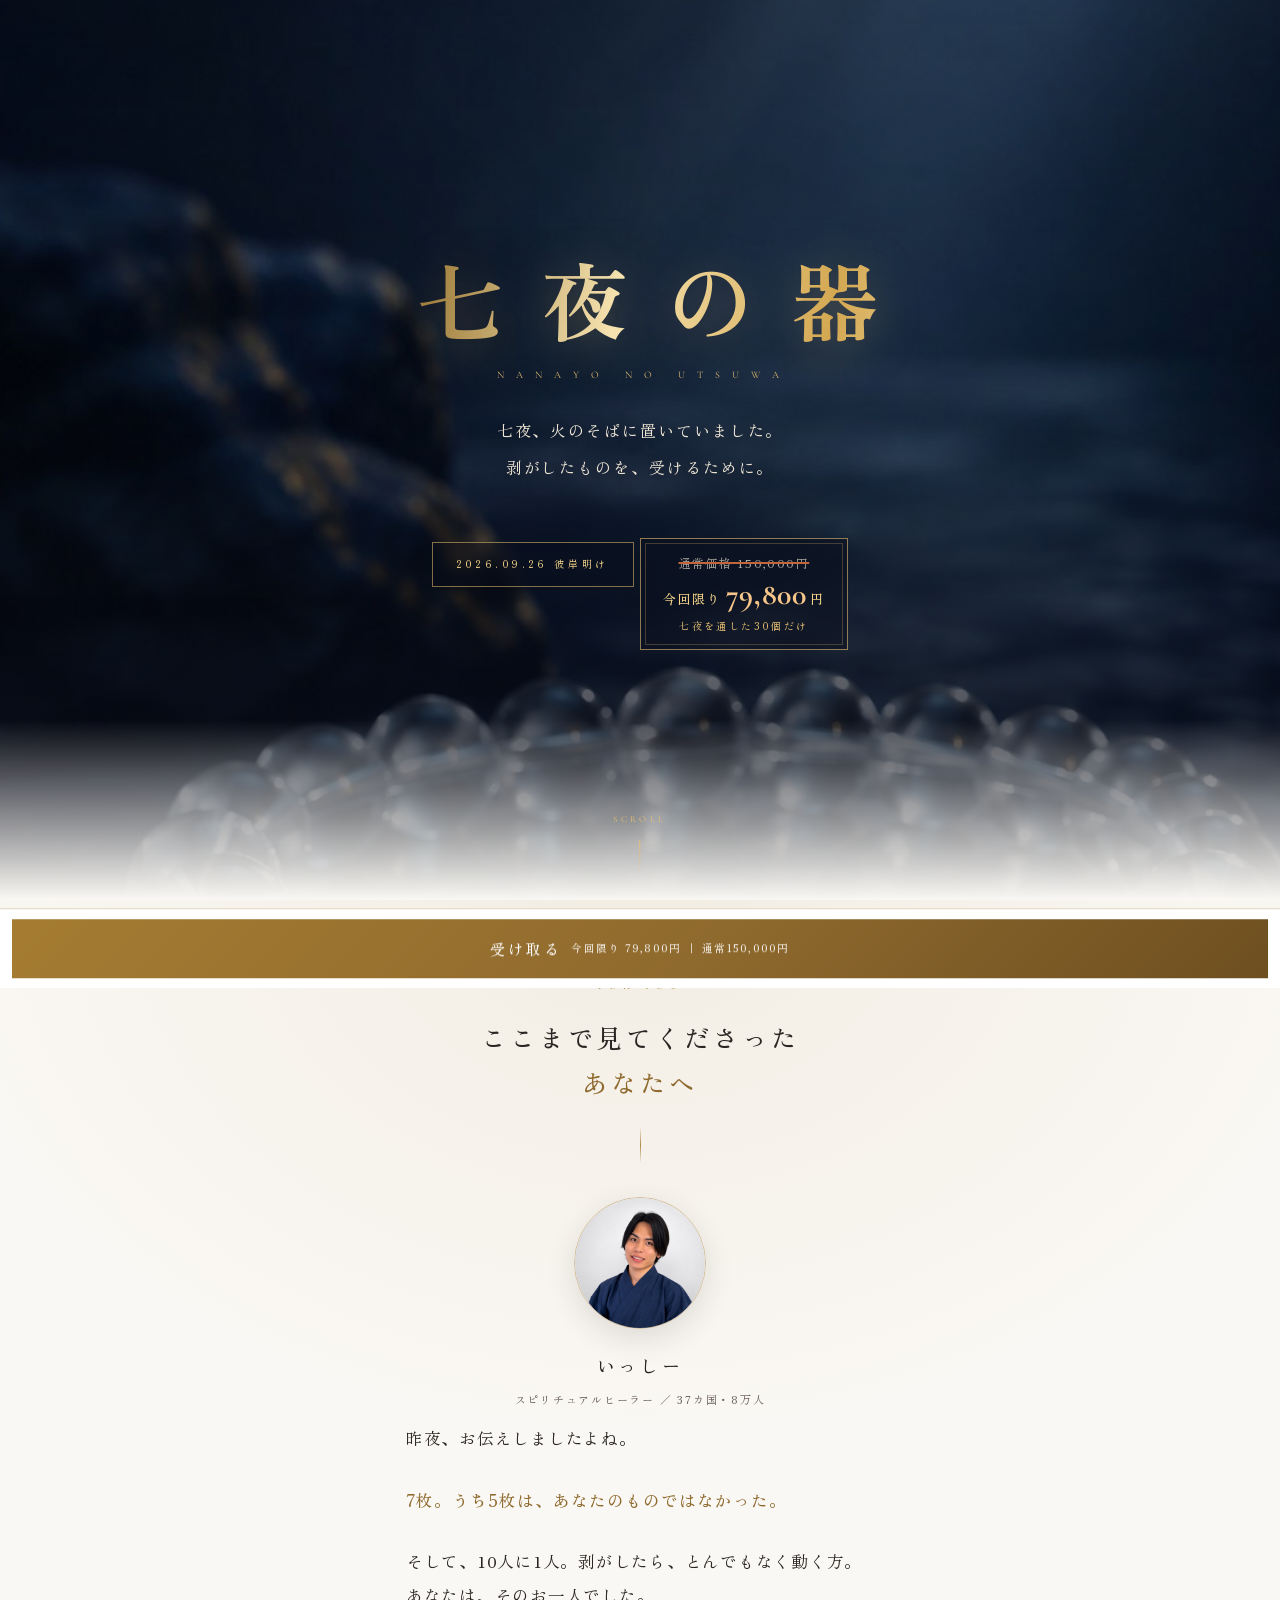
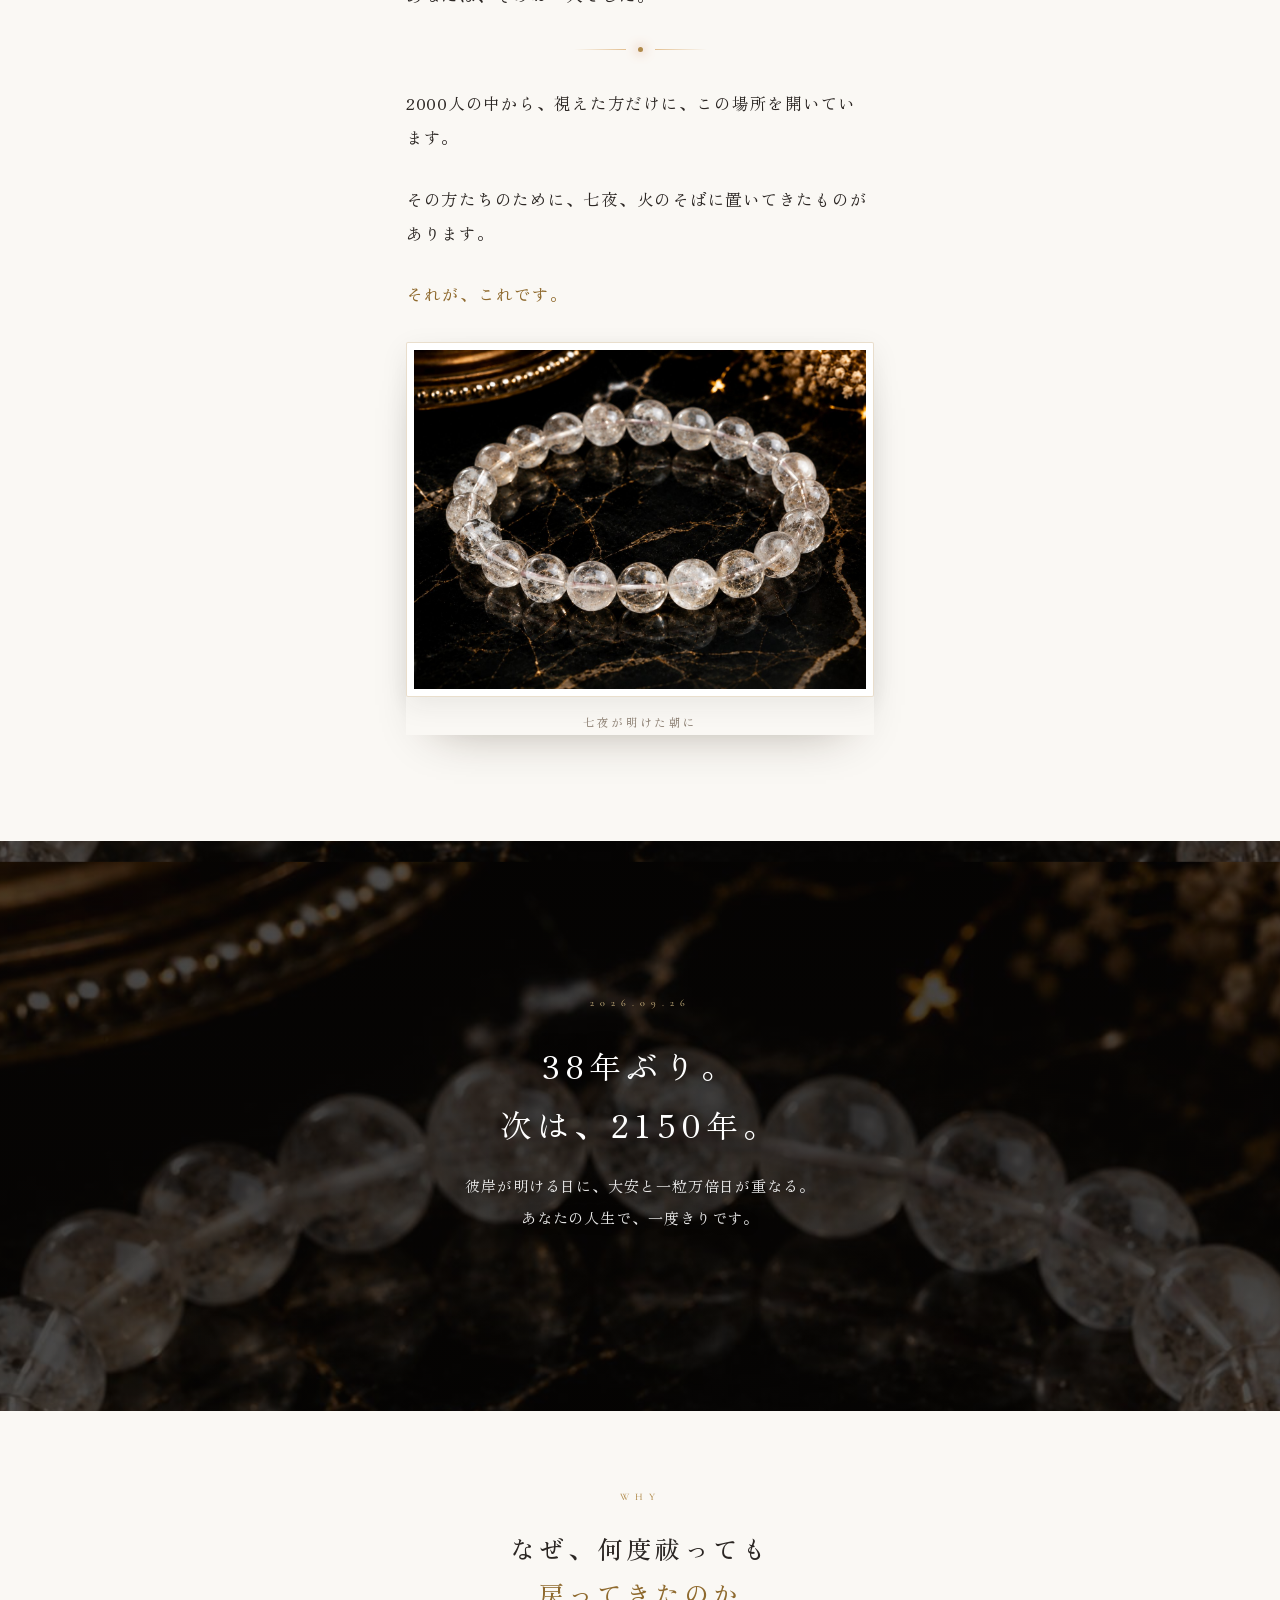
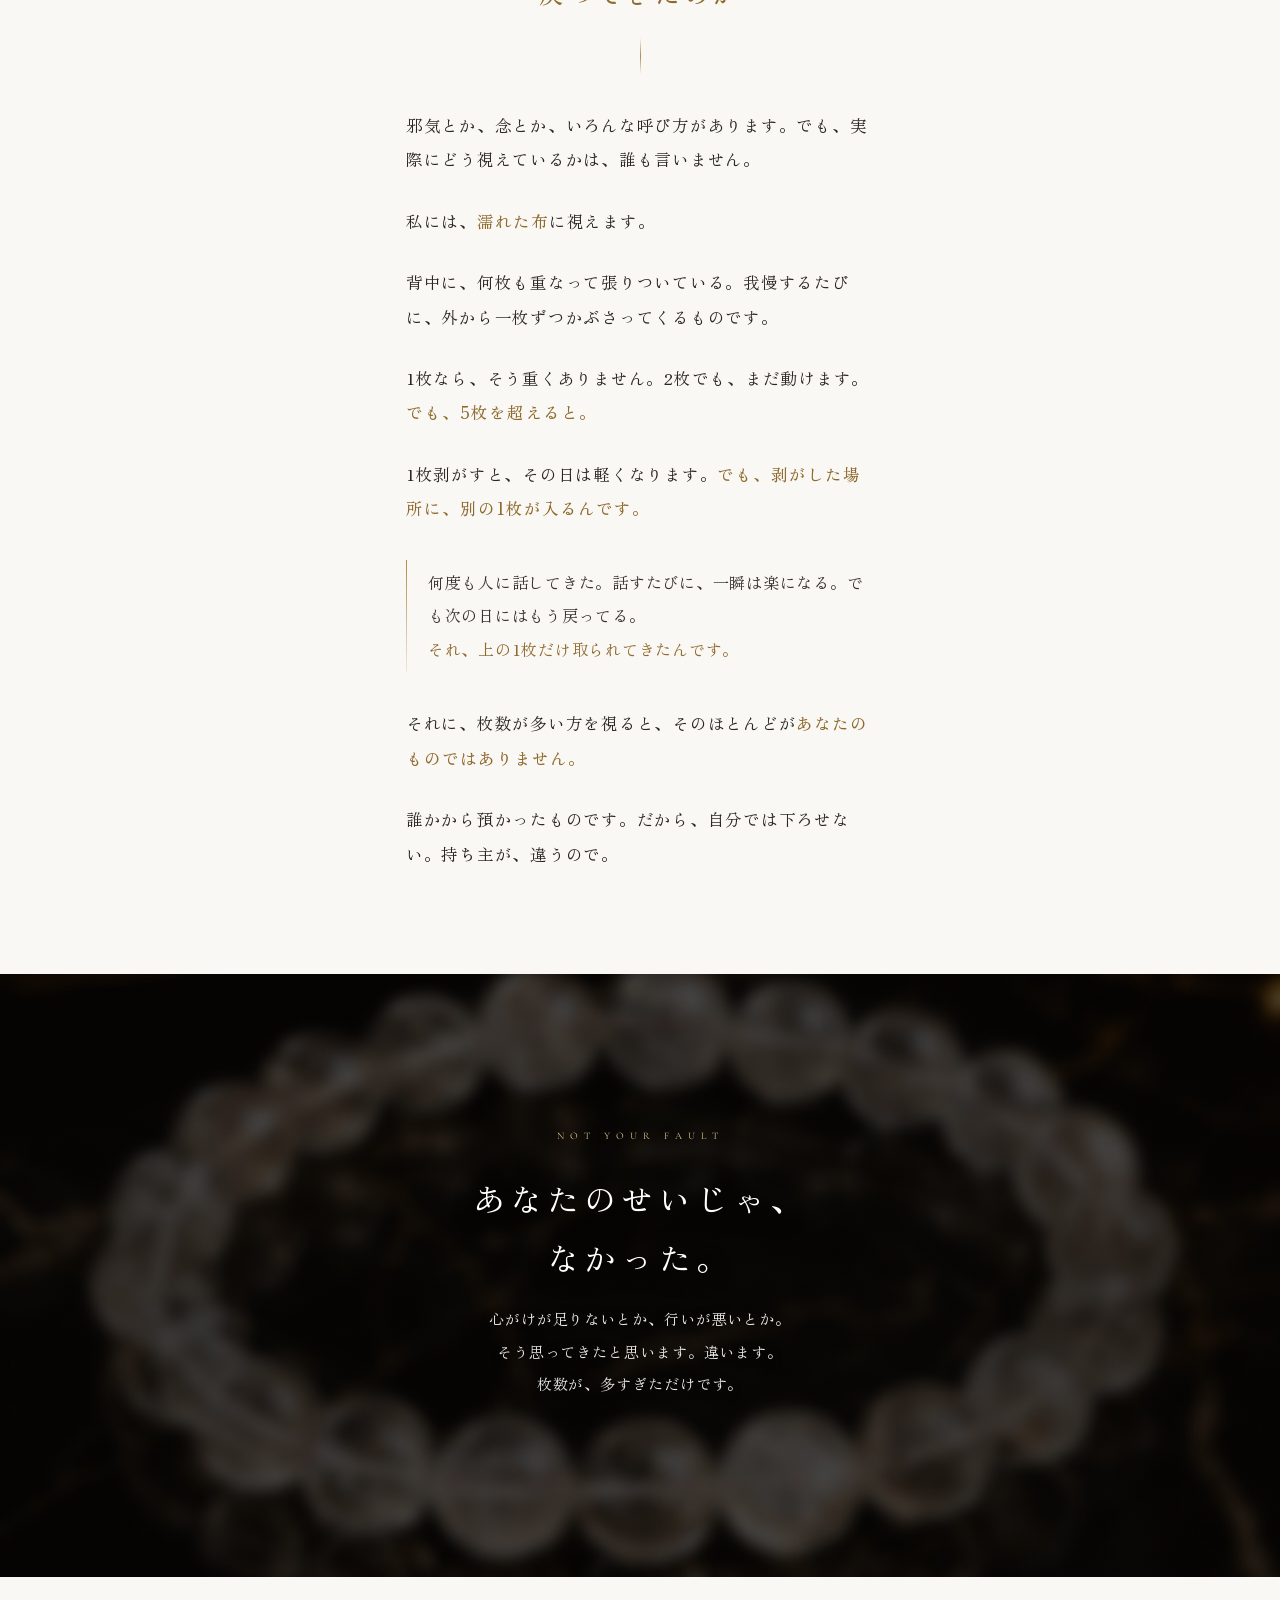
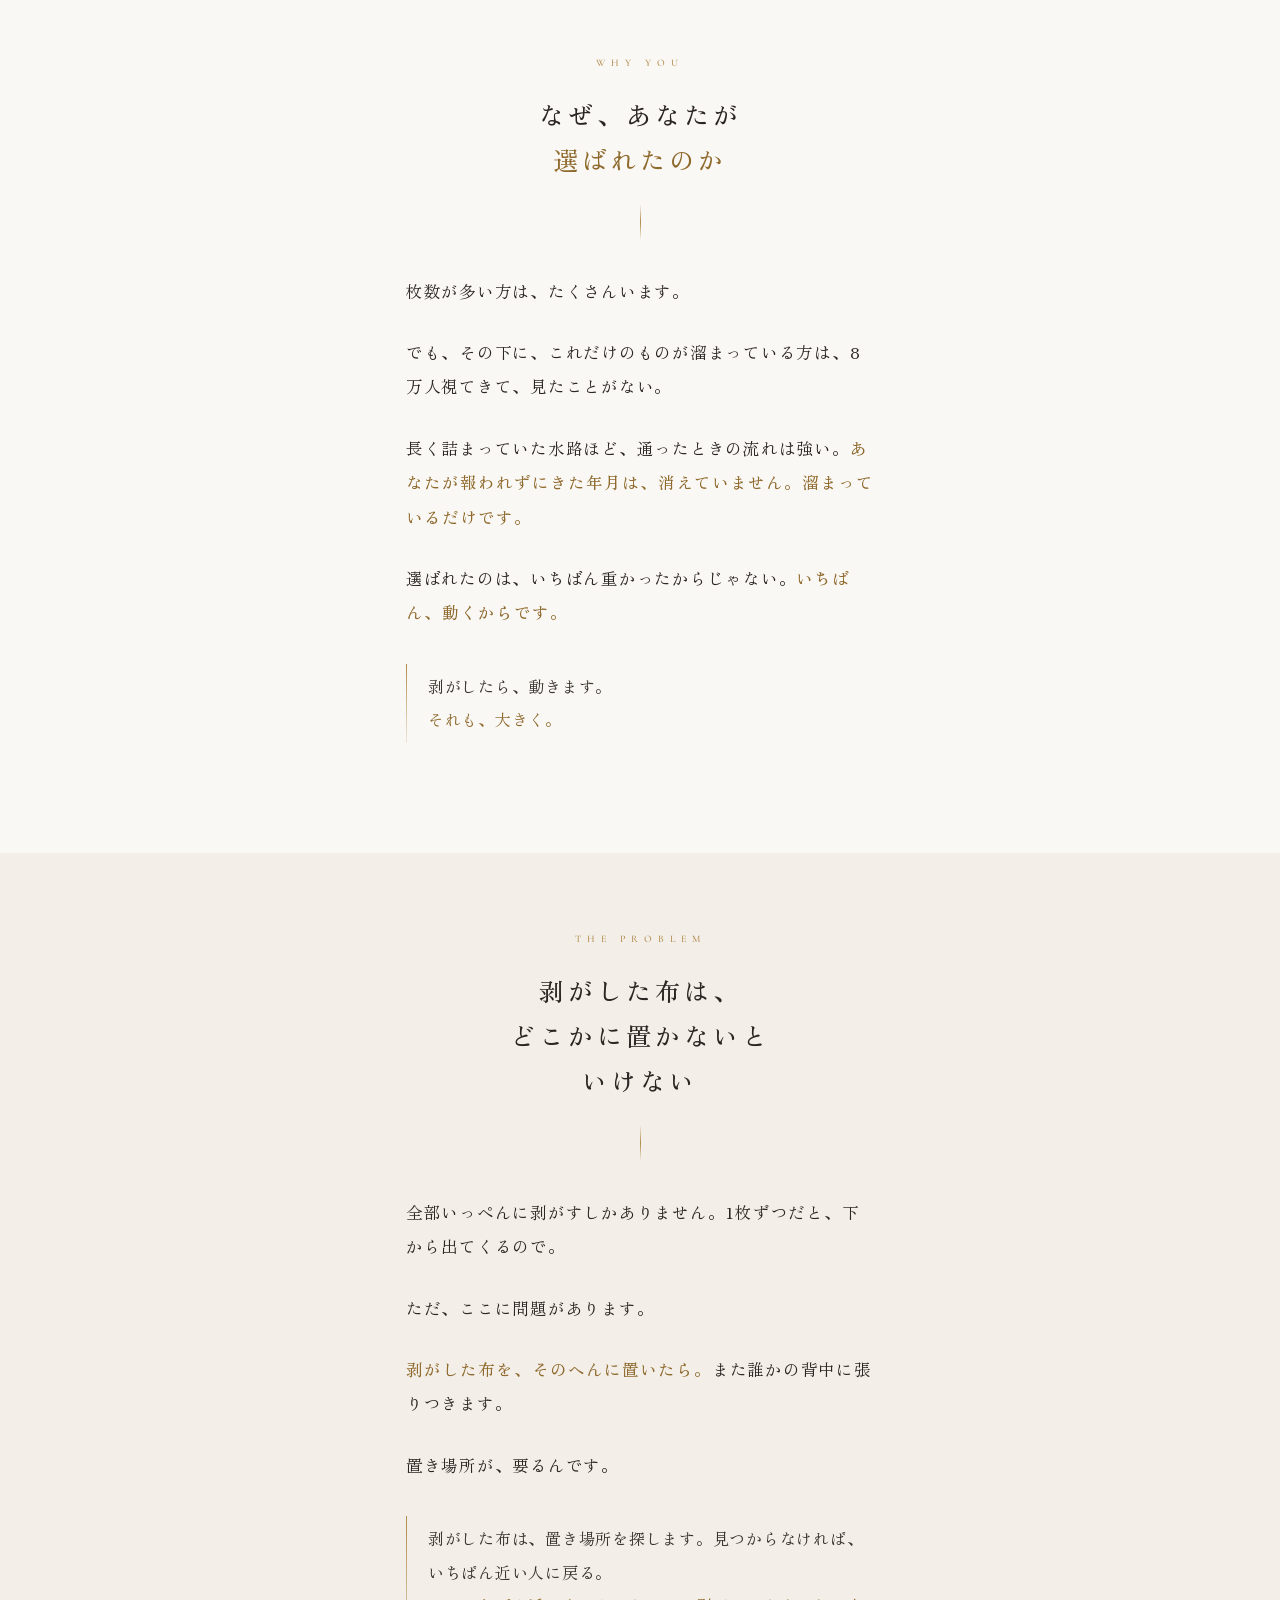
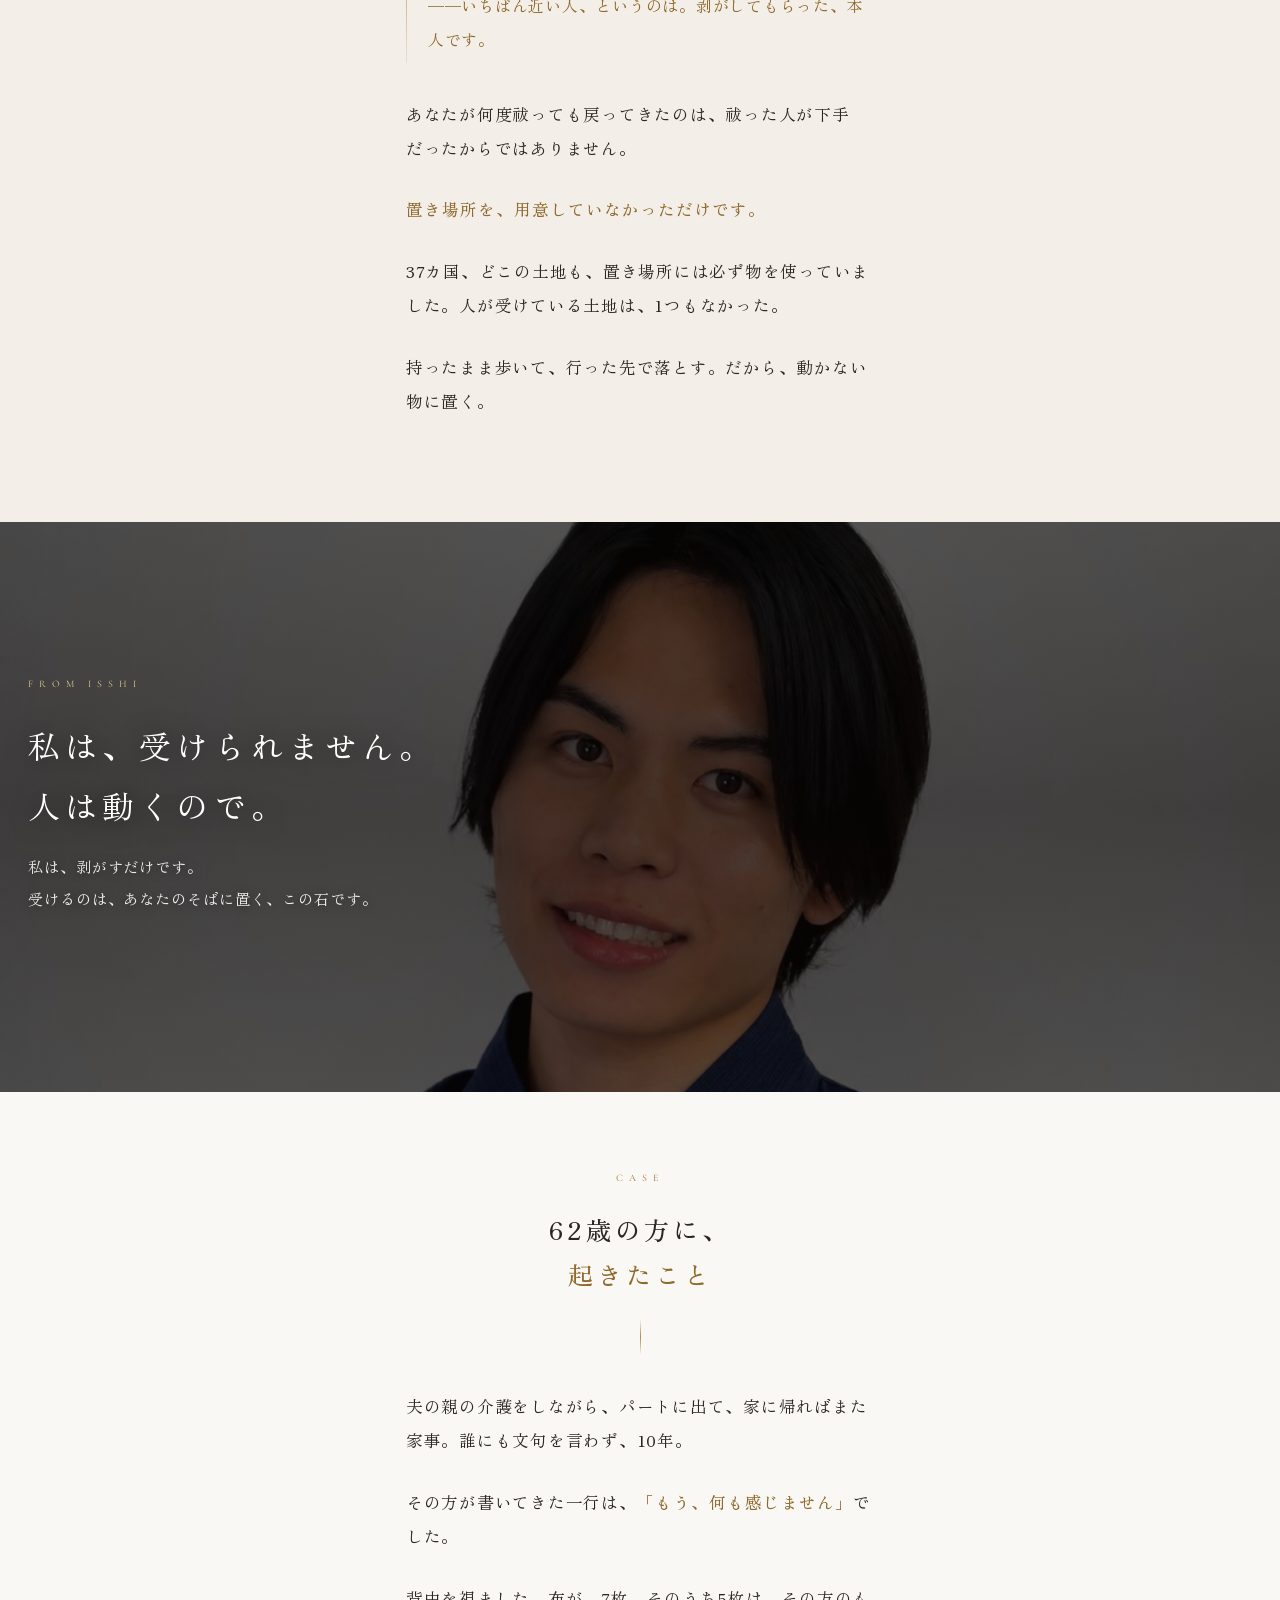
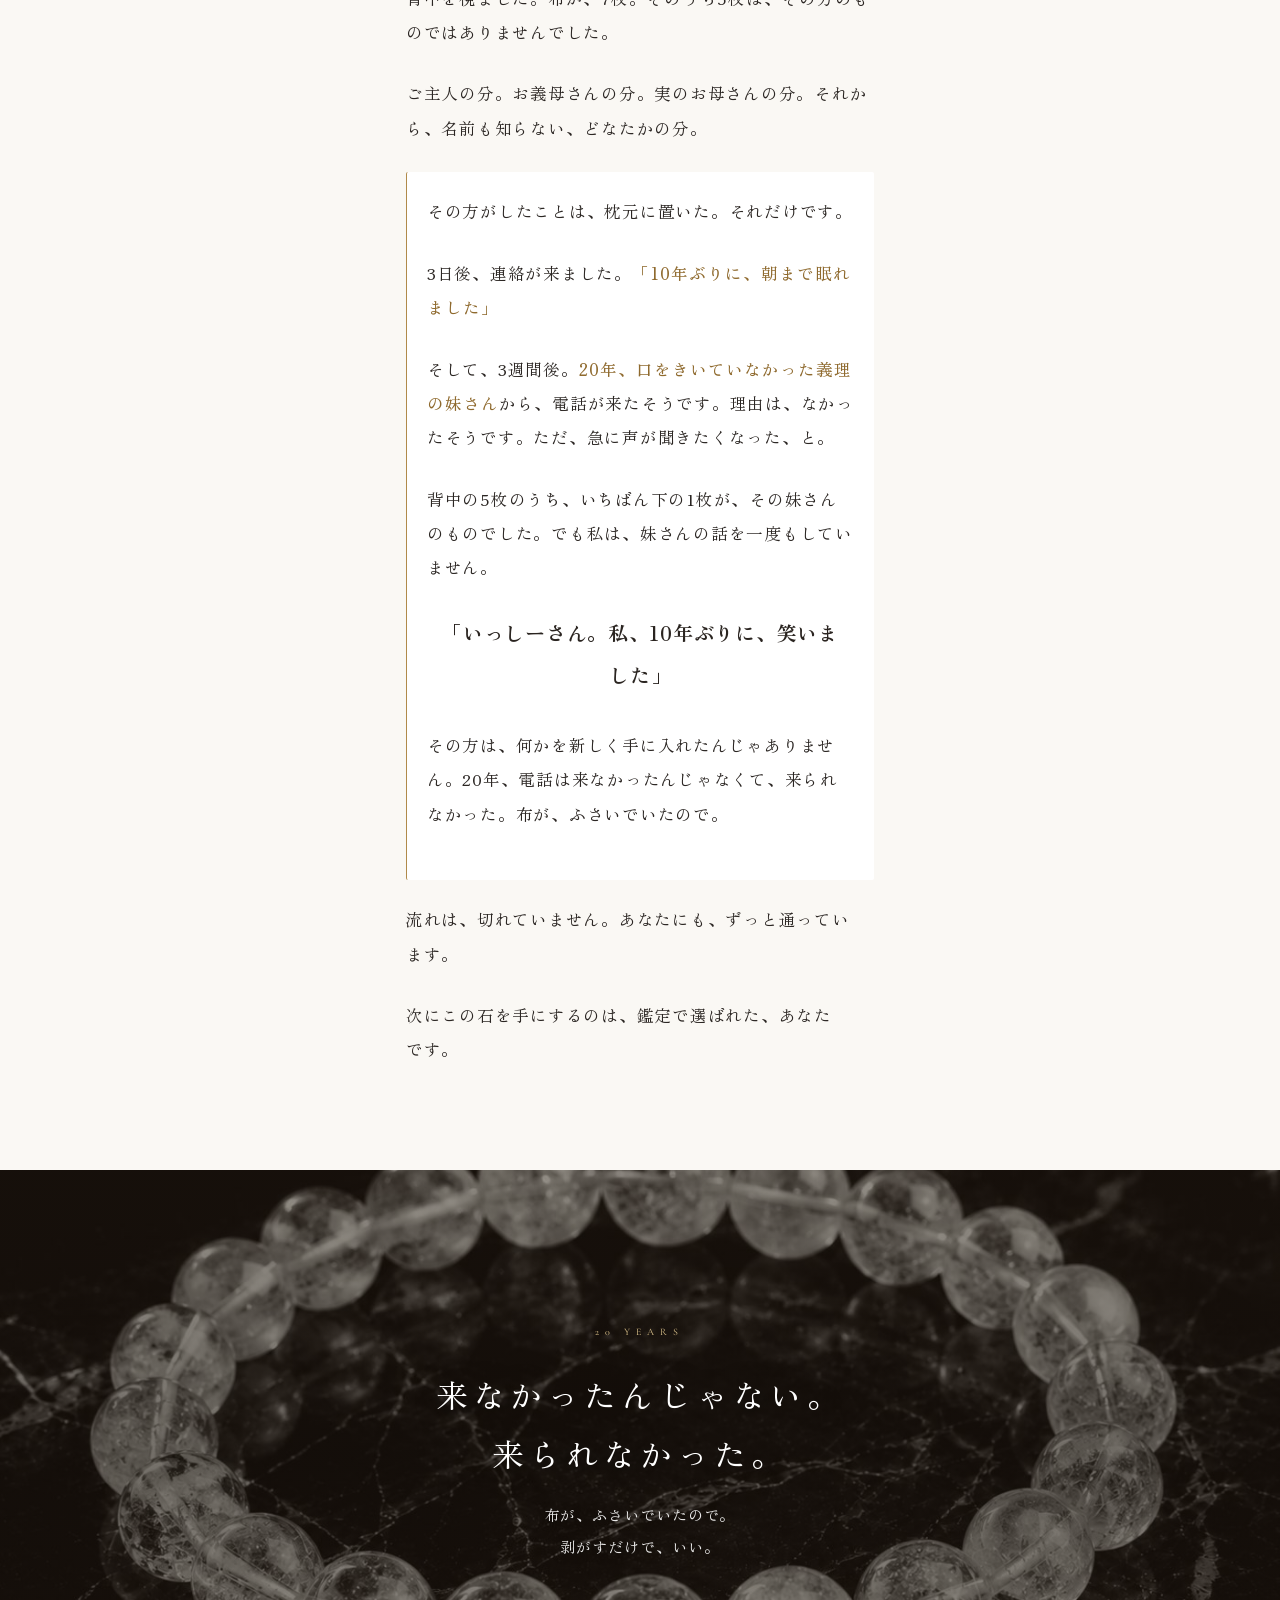
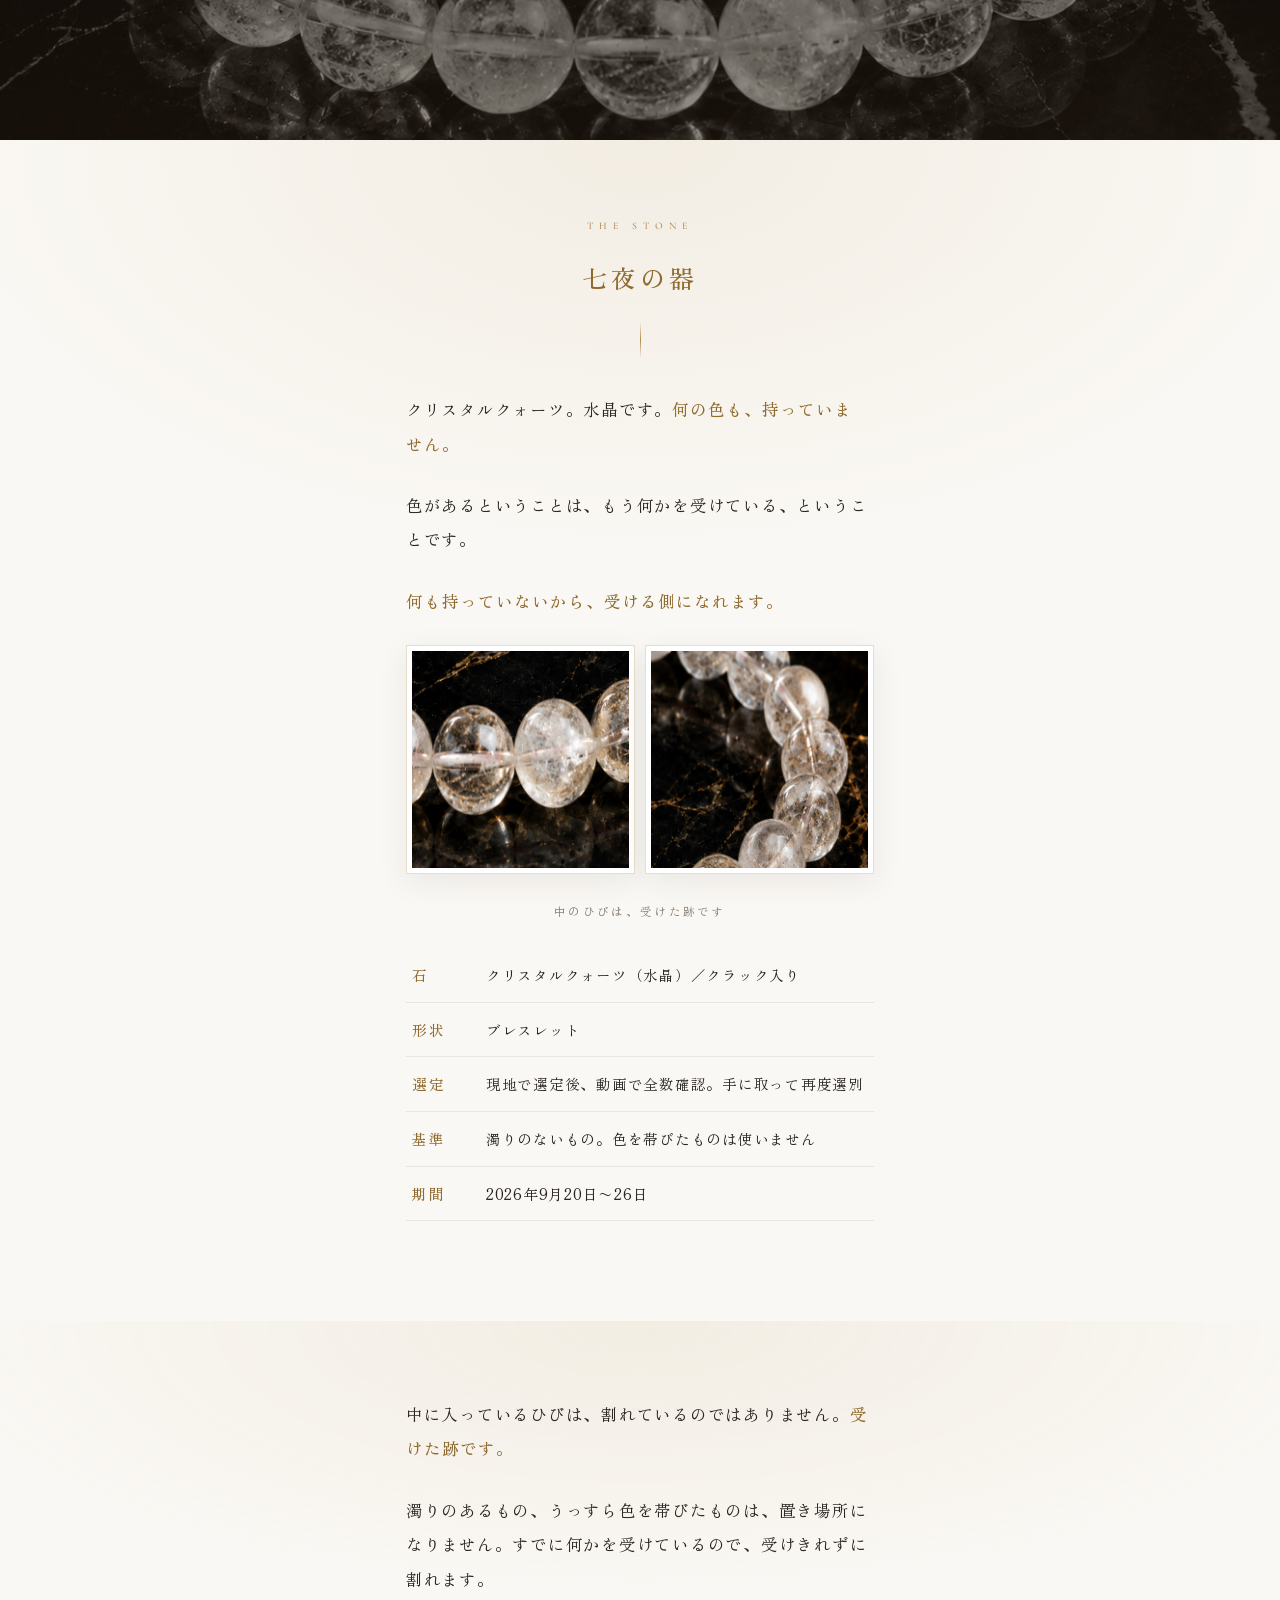
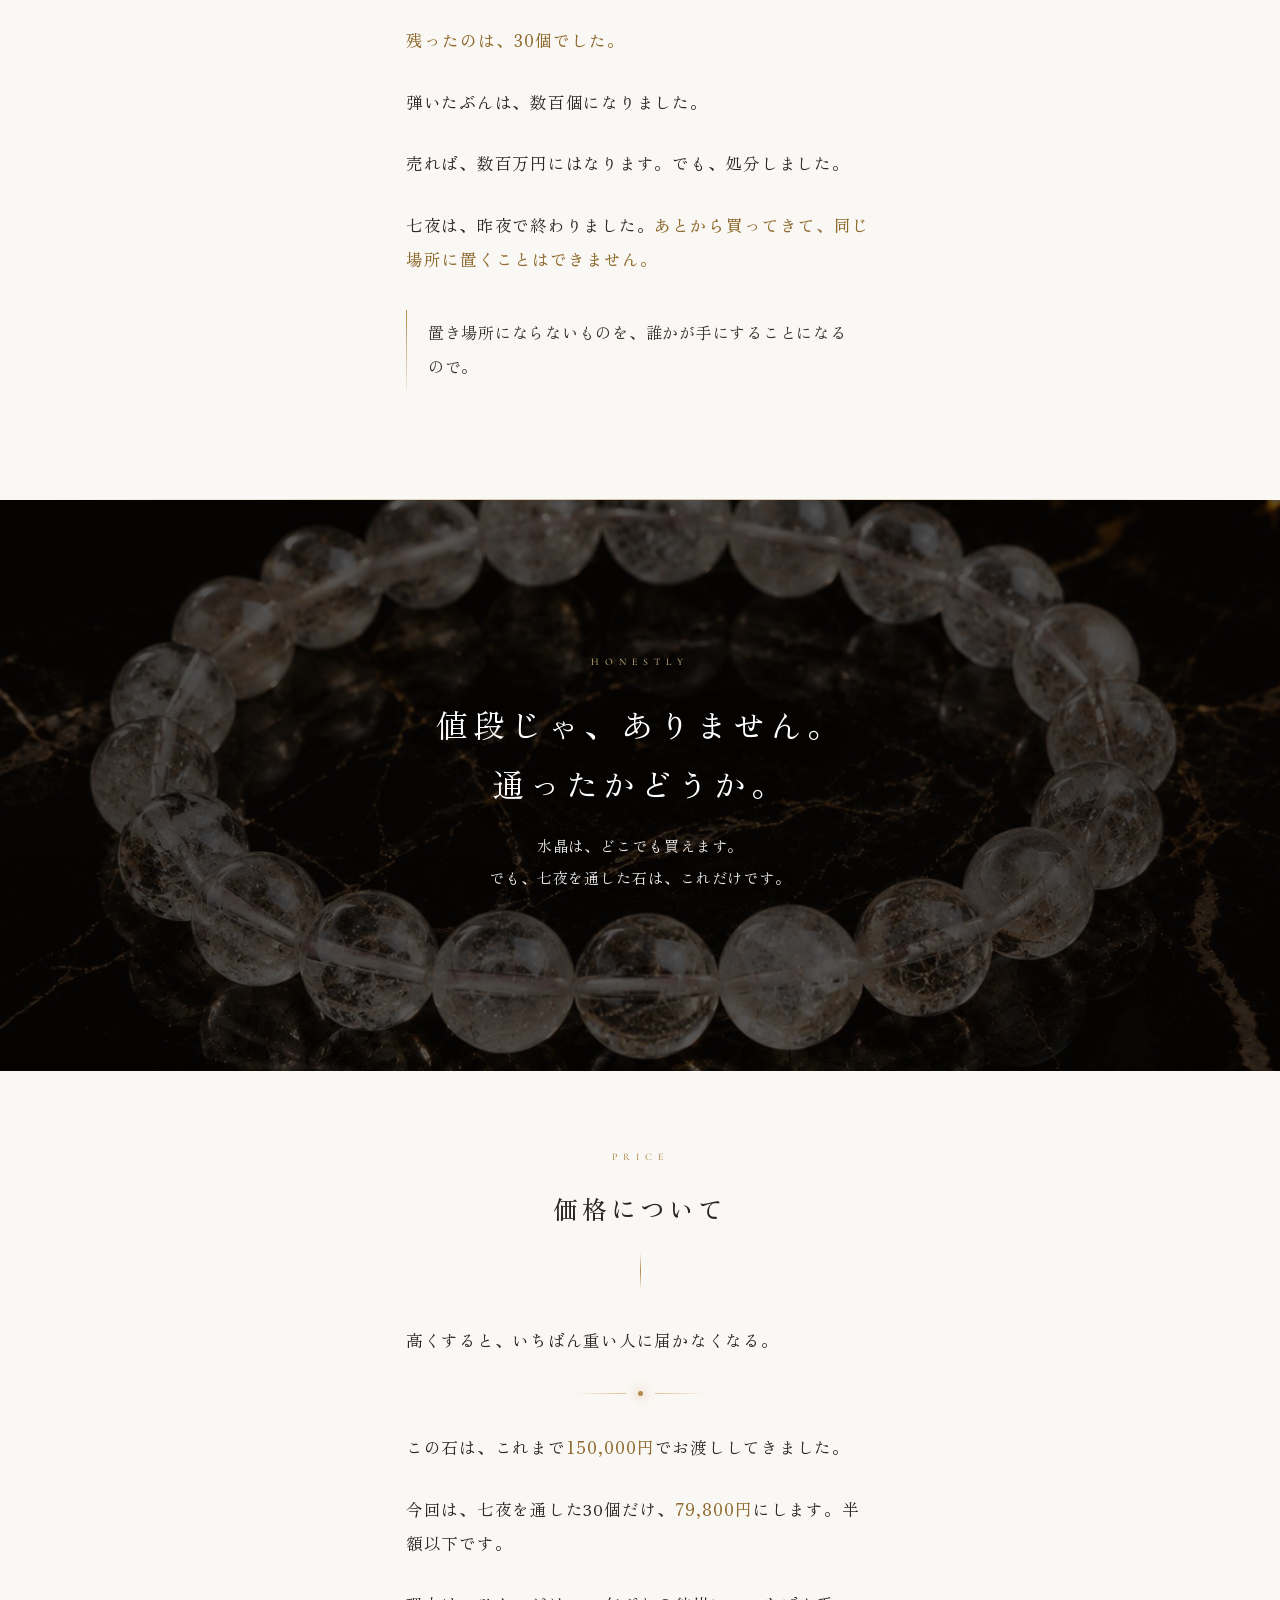
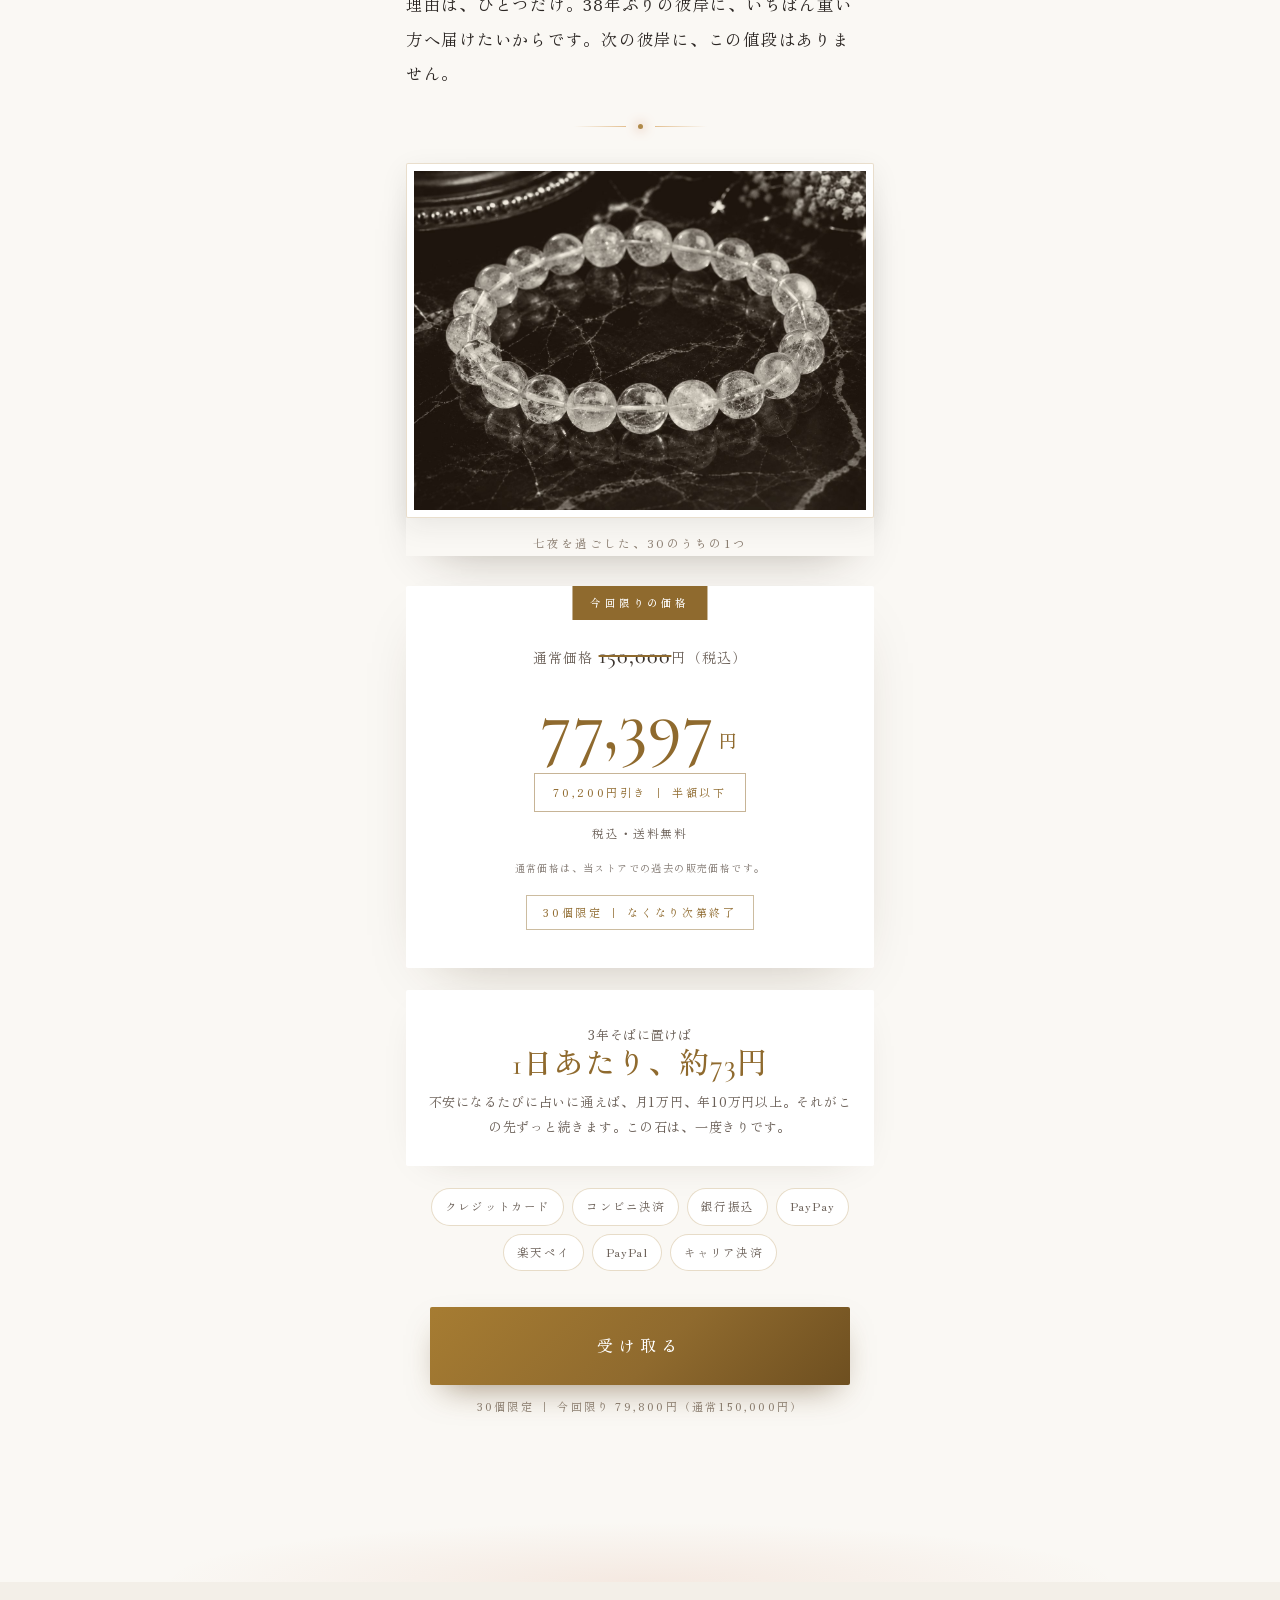
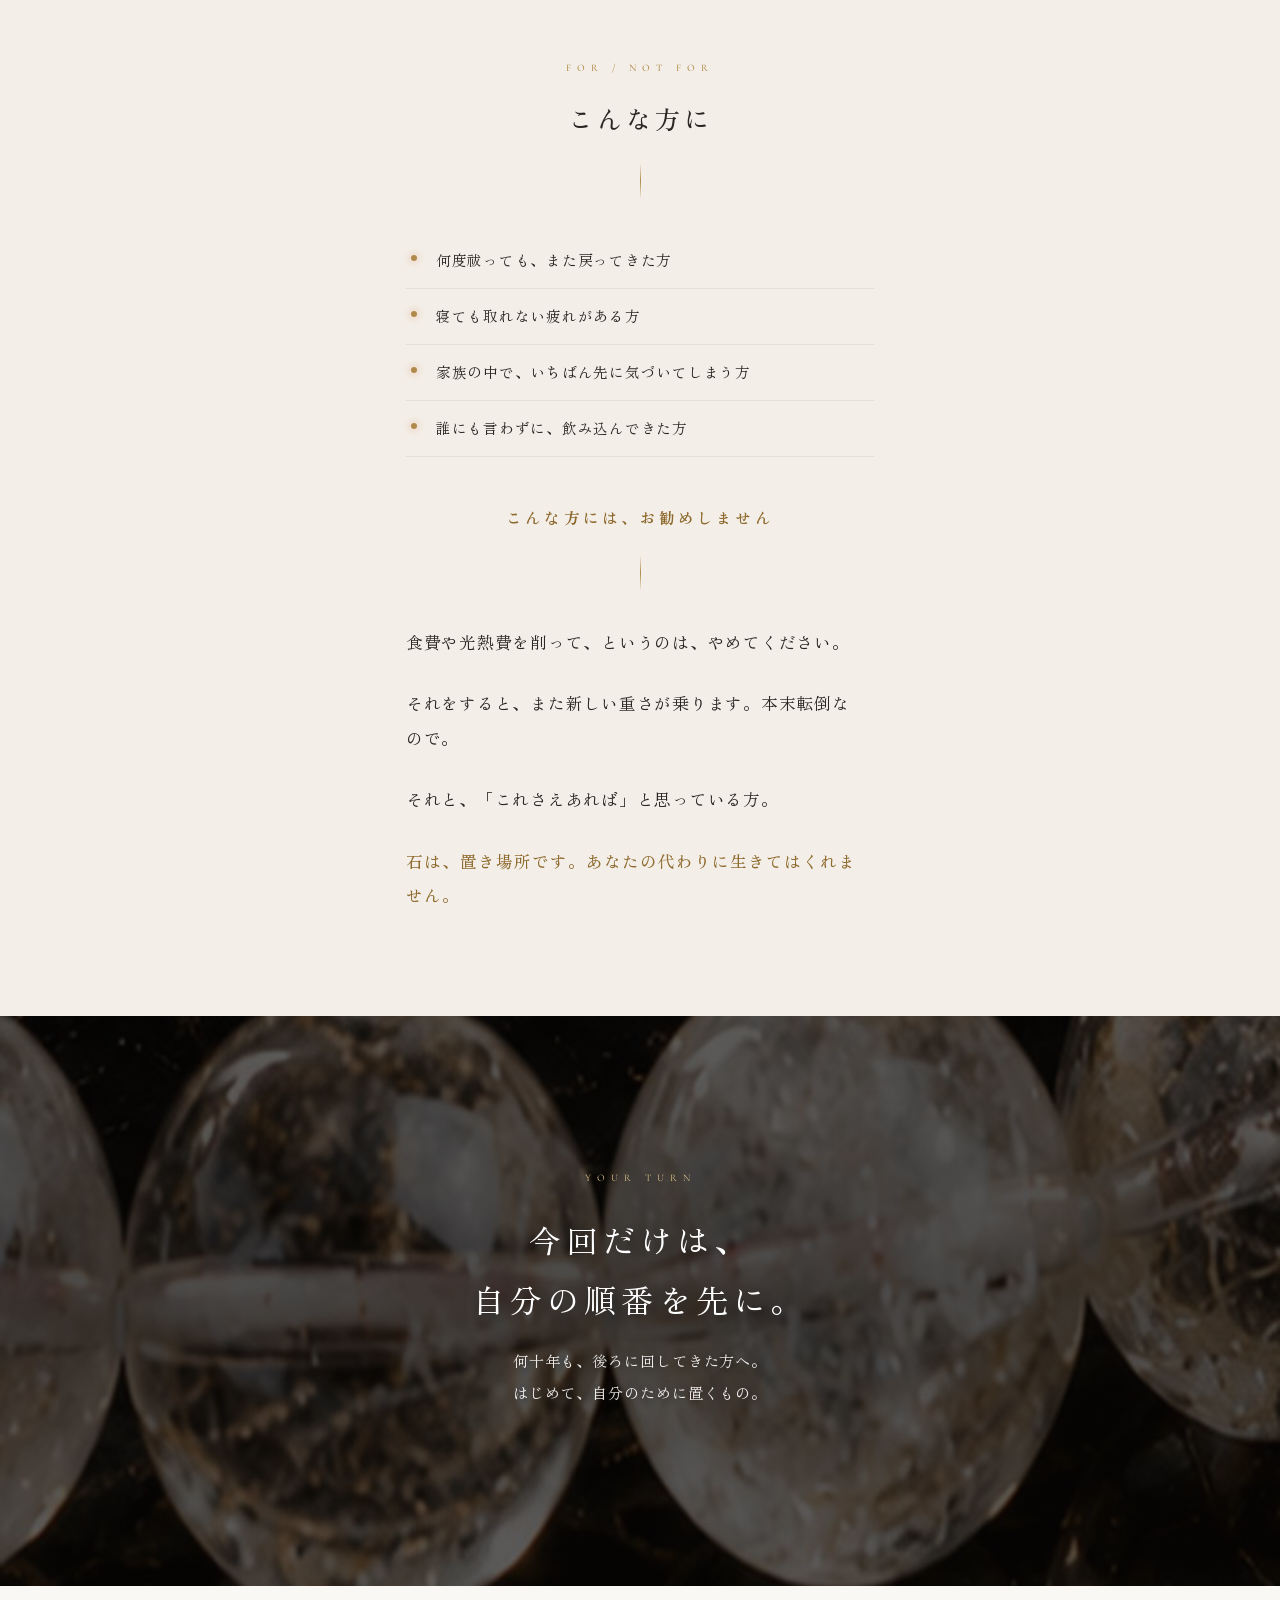
==== index.html @ 4472eac6 "Fix footer links to STORES legal and privacy pages" ====
<!doctype html>
<html lang="ja"><head>
<meta charset="utf-8">
<meta name="viewport" content="width=device-width,initial-scale=1,viewport-fit=cover">
<meta name="theme-color" content="#faf8f4">
<meta name="robots" content="noindex">
<title>七夜の器｜置き場所を、渡します</title>
<link rel="preconnect" href="https://fonts.googleapis.com"><link rel="preconnect" href="https://fonts.gstatic.com" crossorigin>
<link href="https://fonts.googleapis.com/css2?family=Zen+Old+Mincho:wght@400;500;600;700&family=Noto+Sans+JP:wght@400;500;600&family=Cormorant+Garamond:wght@400;500;600&display=swap" rel="stylesheet">
<style>

:root{
  --bk:#faf8f4;--bk2:#f3efe8;--bk3:#ebe5db;
  --tx:#2a2420;--tx2:#6b6058;
  --am:#b08a4a;--am-hi:#8f6a2e;--em:#c4643a;--deep:#5e2011;
  --pad:22px;
}
*{margin:0;padding:0;box-sizing:border-box;-webkit-tap-highlight-color:transparent}
html{scroll-behavior:smooth;-webkit-text-size-adjust:100%}
body{background:var(--bk);color:var(--tx);font-family:"Zen Old Mincho",serif;font-size:15.5px;line-height:1.95;letter-spacing:.03em;font-feature-settings:"palt" 1;-webkit-font-smoothing:antialiased;padding-bottom:88px;overflow-x:hidden}
img{max-width:100%;display:block}
p{margin-bottom:1.5em}p:last-child{margin-bottom:0}
strong{color:var(--am-hi);font-weight:600}
em{font-style:normal;color:var(--em)}
.w{max-width:560px;margin:0 auto;padding:0 var(--pad)}
.lat{font-family:"Cormorant Garamond",serif;letter-spacing:.18em}

/* 進捗バー */
.prog{position:fixed;top:0;left:0;height:2px;background:linear-gradient(90deg,var(--am),var(--em));z-index:100;width:0;transition:width .1s linear}

/* 炎グラデ */
.fire{background:linear-gradient(100deg,#f9dcae,#e0a24e 30%,#d0913f 48%,#f7ce85 62%,#e0562a 82%,#f9dcae);background-size:250% 100%;-webkit-background-clip:text;background-clip:text;color:transparent;animation:bn 8s ease-in-out infinite}
@keyframes bn{0%,100%{background-position:0 0}50%{background-position:100% 0}}

/* 出現（軽量・transformのみ） */
.r{opacity:0;transform:translate3d(0,22px,0);transition:opacity .75s cubic-bezier(.2,.9,.3,1),transform .75s cubic-bezier(.2,.9,.3,1);will-change:opacity,transform}
.r.on{opacity:1;transform:none}
.r.d1{transition-delay:.08s}.r.d2{transition-delay:.16s}.r.d3{transition-delay:.24s}
.rx{opacity:0;transform:translate3d(-22px,0,0);transition:opacity .7s cubic-bezier(.2,.9,.3,1),transform .7s cubic-bezier(.2,.9,.3,1)}
.rx.on{opacity:1;transform:none}
.up span{display:inline-block;opacity:0;transform:translate3d(0,18px,0);transition:opacity .6s cubic-bezier(.2,.9,.3,1),transform .6s cubic-bezier(.2,.9,.3,1)}
.up.on span{opacity:1;transform:none}
@media(prefers-reduced-motion:reduce){.r,.rx,.up span{opacity:1;transform:none;transition:none}*{animation:none!important}}

section{padding:64px 0;position:relative}
@media(min-width:600px){section{padding:84px 0}}
.sa{background:var(--bk)}
.sb{background:var(--bk2)}
.sc{background:radial-gradient(ellipse 80% 50% at 50% 0%,rgba(208,145,63,.10),transparent 70%),var(--bk)}

.eb{text-align:center;font-size:10px;letter-spacing:.5em;color:var(--am);margin-bottom:12px;font-family:"Cormorant Garamond",serif}
h2{font-size:22px;font-weight:700;text-align:center;letter-spacing:.1em;line-height:1.75;margin-bottom:8px}
@media(min-width:600px){h2{font-size:25px}}
.rl{width:1px;height:40px;background:linear-gradient(180deg,transparent,var(--am),transparent);margin:20px auto}
.orn{display:flex;align-items:center;gap:12px;justify-content:center;margin:28px auto}
.orn::before,.orn::after{content:"";width:52px;height:1px;background:linear-gradient(90deg,transparent,rgba(208,145,63,.55))}
.orn::after{background:linear-gradient(90deg,rgba(208,145,63,.55),transparent)}
.orn i{width:5px;height:5px;background:var(--am);border-radius:50%;box-shadow:0 0 12px var(--em)}

/* 火の粉：軽量化（8個・GPU） */
.spk{position:fixed;inset:0;pointer-events:none;z-index:1;overflow:hidden;opacity:.75}
.spk i{position:absolute;bottom:-10px;width:2.5px;height:2.5px;border-radius:50%;background:var(--am-hi);box-shadow:0 0 6px 1.5px rgba(224,86,42,.5);opacity:0;animation:up linear infinite;will-change:transform,opacity}
@keyframes up{0%{opacity:0;transform:translate3d(0,0,0) scale(.6)}15%{opacity:.9}75%{opacity:.4}100%{opacity:0;transform:translate3d(var(--dx),-102vh,0) scale(.2)}}

/* HERO */
.hero{min-height:100svh;min-height:100dvh;display:flex;flex-direction:column;justify-content:center;align-items:center;position:relative;overflow:hidden;background:radial-gradient(ellipse 110% 55% at 50% 106%,#3f1c0d,#1c1008 42%,var(--bk) 78%)}
.hero .gl{position:absolute;left:50%;bottom:-20vh;transform:translateX(-50%);width:140vw;height:52vh;background:radial-gradient(ellipse at center,rgba(224,86,42,.3),rgba(208,145,63,.09) 40%,transparent 66%);filter:blur(24px);animation:br 6s ease-in-out infinite}
@keyframes br{0%,100%{opacity:.6;transform:translateX(-50%) scale(1)}50%{opacity:1;transform:translateX(-50%) scale(1.08)}}
.hero .st{position:relative;z-index:3;text-align:center;padding:0 var(--pad)}
.hero .kj{font-size:clamp(54px,16vw,92px);font-weight:700;letter-spacing:.2em;text-indent:.2em;line-height:1.1;margin-bottom:18px}
.hero .ym{font-size:10px;letter-spacing:.55em;color:var(--am);margin-bottom:26px;font-family:"Cormorant Garamond",serif}
.hero .ld{font-size:14.5px;color:var(--tx2);letter-spacing:.1em;line-height:2.2}
.hero .bg{display:inline-block;margin-top:30px;font-size:10.5px;letter-spacing:.32em;color:var(--am-hi);border:1px solid rgba(208,145,63,.42);padding:10px 22px;background:rgba(208,145,63,.05)}
.hero .sc{position:absolute;bottom:24px;left:50%;transform:translateX(-50%);z-index:3;font-size:9px;letter-spacing:.38em;color:var(--tx2);font-family:"Cormorant Garamond",serif}
.hero .sc::after{content:"";display:block;width:1px;height:36px;background:linear-gradient(180deg,var(--am),transparent);margin:10px auto 0;animation:dr 2.2s ease-in-out infinite}
@keyframes dr{0%{transform:scaleY(0);transform-origin:top}55%{transform:scaleY(1);transform-origin:top}56%{transform-origin:bottom}100%{transform:scaleY(0);transform-origin:bottom}}

.bd{height:1px;background:linear-gradient(90deg,transparent,rgba(208,145,63,.45),transparent)}
.bw{height:88px;background:radial-gradient(ellipse 55% 100% at 50% 100%,rgba(224,86,42,.13),transparent 68%)}

/* 年表 */
.tl{position:relative;padding-left:22px;margin-top:16px}
.tl::before{content:"";position:absolute;left:5px;top:6px;bottom:6px;width:1px;background:linear-gradient(180deg,var(--am),rgba(208,145,63,.1));transform-origin:top;transform:scaleY(0);transition:transform 1.4s cubic-bezier(.2,.9,.3,1) .15s}
.tl.on::before{transform:scaleY(1)}
.tl .ti{position:relative;padding:0 0 24px 16px}
.tl .ti::before{content:"";position:absolute;left:-21px;top:11px;width:8px;height:8px;border-radius:50%;background:var(--bk);border:1.5px solid var(--am)}
.tl .ti.now::before{background:var(--em);border-color:var(--em);box-shadow:0 0 14px var(--em);animation:ps 2.2s ease-in-out infinite}
@keyframes ps{0%,100%{box-shadow:0 0 8px var(--em)}50%{box-shadow:0 0 20px var(--em)}}
.tl .dd{font-size:11.5px;color:var(--am-hi);letter-spacing:.2em;margin-bottom:2px;font-weight:600}
.tl p{font-size:13.5px;color:var(--tx2);margin-bottom:0;line-height:1.85}

blockquote{position:relative;padding:16px 0 16px 20px;margin:26px 0;font-size:15px;color:var(--tx2);line-height:2.1}
blockquote::before{content:"";position:absolute;left:0;top:0;bottom:0;width:2px;background:linear-gradient(180deg,var(--em),var(--am),transparent)}
blockquote em{color:var(--am-hi)}

.fig{margin:30px auto;max-width:290px}
.fig svg{width:100%;height:auto;overflow:visible}
.rt{stroke-dasharray:280;stroke-dashoffset:280;transition:stroke-dashoffset 1.8s ease .25s}
.on .rt{stroke-dashoffset:0}

.ph{margin:30px auto}
.phb{position:relative;background:var(--bk2);padding:7px;border:1px solid rgba(208,145,63,.25)}
.ph img{width:100%}
.ph .cap{font-size:11px;color:var(--tx2);text-align:center;letter-spacing:.14em;padding:11px 4px 0}

.sp{width:100%;border-collapse:collapse;margin:24px 0;font-size:13.5px}
.sp th{width:74px;text-align:left;color:var(--am-hi);font-weight:500;padding:13px 6px;border-bottom:1px solid rgba(236,230,220,.07);vertical-align:top;letter-spacing:.1em;font-size:12px}
.sp td{padding:13px 6px;border-bottom:1px solid rgba(236,230,220,.07);color:var(--tx2);line-height:1.8}

.pr{position:relative;border:1px solid rgba(208,145,63,.38);padding:44px 20px 36px;text-align:center;background:radial-gradient(ellipse 100% 70% at 50% 0%,rgba(224,86,42,.11),transparent 58%),var(--bk2);overflow:hidden}
.pr::before{content:"";position:absolute;top:0;left:-100%;width:100%;height:100%;background:linear-gradient(90deg,transparent,rgba(247,206,133,.09),transparent);animation:sw 5s ease-in-out infinite}
@keyframes sw{0%,74%{left:-100%}100%{left:100%}}
.pr .tg{position:absolute;top:0;left:50%;transform:translateX(-50%);background:var(--em);color:#fff;font-size:10px;letter-spacing:.26em;padding:6px 18px;white-space:nowrap}
.pr .ws{font-size:14px;color:var(--tx2);text-decoration:line-through;opacity:.7}
.pr .nw{font-size:clamp(44px,13vw,58px);font-weight:700;line-height:1.2;font-family:"Cormorant Garamond","Zen Old Mincho",serif}
.pr .nw small{font-size:18px}
.pr .mt{font-size:11.5px;color:var(--tx2);letter-spacing:.14em;margin-top:4px}
.pr .lm{display:inline-block;margin-top:16px;border:1px solid var(--em);font-size:11px;letter-spacing:.22em;padding:5px 16px;color:#f3a882}

.ul li{list-style:none;padding:14px 4px 14px 30px;position:relative;border-bottom:1px solid rgba(236,230,220,.06);font-size:14.5px;line-height:1.85}
.ul li::before{content:"";position:absolute;left:5px;top:22px;width:6px;height:6px;background:var(--am);border-radius:50%;box-shadow:0 0 8px rgba(224,86,42,.5)}

.st2{display:flex;gap:16px;margin-bottom:24px;align-items:flex-start}
.st2 .n{flex:none;width:36px;height:36px;border:1px solid var(--am);border-radius:50%;display:flex;align-items:center;justify-content:center;color:var(--am-hi);font-size:14px;background:rgba(208,145,63,.05);margin-top:2px;font-family:"Cormorant Garamond",serif}
.st2 h3{font-size:15.5px;font-weight:600;margin-bottom:3px;letter-spacing:.06em}
.st2 p{font-size:13px;color:var(--tx2);margin-bottom:0;line-height:1.85}

.py{border:1px solid rgba(208,145,63,.22);background:var(--bk2);padding:20px;font-size:12.5px;color:var(--tx2);line-height:1.95;margin-top:24px}
.py b{color:var(--am-hi);font-weight:600;display:block;letter-spacing:.2em;font-size:11px;margin-bottom:6px}

.cd{border:1px solid rgba(208,145,63,.32);background:linear-gradient(180deg,rgba(208,145,63,.06),transparent);padding:30px 20px}
.cd h3{color:var(--am-hi);font-size:15px;letter-spacing:.2em;margin-bottom:14px;text-align:center}
.cd ol{margin:0 0 16px;padding:0;counter-reset:s}
.cd ol li{list-style:none;counter-increment:s;position:relative;padding:12px 0 12px 38px;font-size:14.5px;border-bottom:1px solid rgba(236,230,220,.07)}
.cd ol li::before{content:counter(s);position:absolute;left:0;top:50%;transform:translateY(-50%);width:26px;height:26px;border:1px solid var(--am);border-radius:50%;display:flex;align-items:center;justify-content:center;color:var(--am-hi);font-size:12px;font-family:"Cormorant Garamond",serif}
.wn{font-size:12.5px;color:#e6b5a0;border-left:2px solid var(--em);padding-left:14px;margin-top:18px;line-height:1.95}

details{border-bottom:1px solid rgba(236,230,220,.07)}
summary{cursor:pointer;list-style:none;padding:19px 34px 19px 2px;font-size:14.5px;font-weight:600;position:relative;letter-spacing:.04em;line-height:1.7}
summary::-webkit-details-marker{display:none}
summary::after{content:"";position:absolute;right:8px;top:26px;width:8px;height:8px;border-right:1.5px solid var(--am);border-bottom:1.5px solid var(--am);transform:rotate(45deg);transition:transform .35s cubic-bezier(.2,.9,.3,1)}
details[open] summary::after{transform:rotate(225deg)}
.an{padding:0 2px 22px;font-size:13.5px;color:var(--tx2);line-height:2}
.an b{color:var(--am-hi);font-weight:600}

.lastc{text-align:center}
.seal{margin:28px auto 0;width:46px;height:74px;background:linear-gradient(150deg,var(--deep),#7d2b16);color:#f3e6d6;font-size:13px;display:flex;align-items:center;justify-content:center;writing-mode:vertical-rl;letter-spacing:.12em;border-radius:4px;transform:rotate(-2deg);box-shadow:inset 0 0 0 1.4px rgba(243,230,214,.8),0 3px 10px rgba(0,0,0,.55);font-weight:600}

.cta{display:block;text-align:center;background:linear-gradient(150deg,#f4c982,#d0913f 55%,#ad6a2c);color:#1c1008;font-weight:700;font-size:16px;letter-spacing:.18em;padding:20px 12px;text-decoration:none;box-shadow:0 8px 32px rgba(224,86,42,.28);margin:32px auto 10px;max-width:400px;position:relative;overflow:hidden;transition:transform .25s ease}
.cta::after{content:"";position:absolute;top:0;left:-120%;width:55%;height:100%;background:linear-gradient(90deg,transparent,rgba(255,255,255,.38),transparent);animation:sh 3.2s ease-in-out infinite}
@keyframes sh{0%,68%{left:-120%}100%{left:130%}}
.cta:active{transform:scale(.985)}
.cs{text-align:center;font-size:11px;color:var(--tx2);letter-spacing:.1em}

.bar{position:fixed;left:0;right:0;bottom:0;z-index:60;background:rgba(11,8,6,.95);backdrop-filter:blur(10px);border-top:1px solid rgba(208,145,63,.3);padding:10px 12px calc(10px + env(safe-area-inset-bottom));transform:translateY(110%);transition:transform .45s cubic-bezier(.2,.9,.3,1)}
.bar.on{transform:none}
.bar a{display:flex;align-items:center;justify-content:center;gap:9px;background:linear-gradient(150deg,#f4c982,#d0913f 55%,#ad6a2c);color:#1c1008;text-decoration:none;font-weight:700;font-size:14px;letter-spacing:.08em;padding:14px 10px}
.bar .s{font-size:10px;font-weight:500;opacity:.82}

footer{padding:42px 0 58px;text-align:center;font-size:10.5px;color:rgba(157,145,132,.5);letter-spacing:.08em;line-height:2.3}
footer a{color:rgba(157,145,132,.72)}
.lg{font-size:10.5px;color:rgba(157,145,132,.5);line-height:2;margin-top:26px;text-align:center}

.cal .mo{font-size:13px;letter-spacing:.3em;color:var(--am-hi);text-align:center;margin:36px 0 4px;position:relative}
.cal .mo::before,.cal .mo::after{content:"";position:absolute;top:50%;width:44px;height:1px;background:linear-gradient(90deg,transparent,rgba(208,145,63,.45))}
.cal .mo::before{left:0}.cal .mo::after{right:0;background:linear-gradient(90deg,rgba(208,145,63,.45),transparent)}
.cal .rw{display:flex;gap:13px;padding:16px 4px;border-bottom:1px solid rgba(236,230,220,.055);align-items:flex-start}
.cal .dt{flex:none;width:64px;font-size:14px;color:var(--am-hi);font-weight:600;letter-spacing:.02em}
.cal .bd2{flex:1}
.cal .tg2{font-size:10px;letter-spacing:.16em;color:var(--am);margin-bottom:5px}
.cal .ds{font-size:13px;color:var(--tx2);line-height:1.9}
.cal .rw.top{background:linear-gradient(90deg,rgba(224,86,42,.09),transparent 72%);border-left:2px solid var(--em);padding-left:12px}

.stn{width:100%;aspect-ratio:16/10;overflow:hidden}
.stn svg{width:100%;height:100%;display:block}
.hero-ph{background-size:cover;background-position:center 40%}
.hero-ph::before{content:"";position:absolute;inset:0;background:linear-gradient(180deg,rgba(11,8,6,.55),rgba(11,8,6,.35) 45%,rgba(11,8,6,.92))}
.ph2{display:grid;grid-template-columns:1fr 1fr;gap:10px;margin:26px auto}
.ph2 .phb{padding:5px}
.phw{margin:26px -20px}.phw img{width:100%;display:block}

body{font-size:17px;line-height:2.05}
@media(min-width:600px){body{font-size:18px}}
h2{font-size:25px}
@media(min-width:600px){h2{font-size:29px}}
.hero .kj{color:var(--tx)}
.hero .ld{font-size:16px;color:var(--tx2)}
.hero .bg{color:var(--am-hi);border-color:rgba(176,138,74,.5);background:rgba(255,255,255,.55)}
.hero-ph::before{background:linear-gradient(180deg,rgba(250,248,244,.72),rgba(250,248,244,.55) 45%,rgba(250,248,244,.96))}
.fire{background:linear-gradient(100deg,#8f6a2e,#b08a4a 40%,#c4643a 70%,#8f6a2e);-webkit-background-clip:text;background-clip:text;color:transparent}
strong{color:var(--am-hi)}
em{color:var(--em)}
blockquote{color:var(--tx)}
blockquote::before{background:linear-gradient(180deg,var(--em),var(--am),transparent)}
.phb{background:#fff;border:1px solid rgba(176,138,74,.28);box-shadow:0 8px 28px rgba(42,36,32,.08)}
.ph .cap,.cap{color:var(--tx2)}
.sp th{color:var(--am-hi)}.sp td{color:var(--tx)}.sp th,.sp td{border-bottom-color:rgba(42,36,32,.08)}
.pr{background:#fff;border-color:rgba(176,138,74,.45)}
.pr .nw{color:var(--tx)}.pr .mt{color:var(--tx2)}
.cd{background:#fff;border-color:rgba(176,138,74,.35)}
.cd ol li{border-bottom-color:rgba(42,36,32,.08)}
.ul li{border-bottom-color:rgba(42,36,32,.08)}
.st2 h3{color:var(--tx)}.st2 p{color:var(--tx2)}
.tl .ti p{color:var(--tx2)}.tl .ti::before{background:var(--bk)}
.py{background:#fff;border-color:rgba(176,138,74,.3);color:var(--tx2)}
.wn{color:#8a4a2c;border-left-color:var(--em)}
details{border-bottom-color:rgba(42,36,32,.08)}
summary{color:var(--tx)}
.an{color:var(--tx2)}
.bd{background:linear-gradient(90deg,transparent,rgba(176,138,74,.5),transparent)}
.bw{background:radial-gradient(ellipse 55% 100% at 50% 100%,rgba(196,100,58,.10),transparent 68%)}
.sc{background:radial-gradient(ellipse 80% 50% at 50% 0%,rgba(176,138,74,.10),transparent 70%),var(--bk)}
.hero{background:var(--bk2)}
.hero .gl{background:radial-gradient(ellipse at center,rgba(196,100,58,.16),rgba(176,138,74,.06) 40%,transparent 66%)}
.spk i{background:var(--am);box-shadow:0 0 6px 1.5px rgba(196,100,58,.35)}
.seal{background:linear-gradient(150deg,#7d2b16,#a8412a);color:#fff}
.cal .mo{color:var(--am-hi)}.cal .dt{color:var(--am-hi)}.cal .tg2{color:var(--am)}.cal .ds{color:var(--tx)}
.cal .rw{border-bottom-color:rgba(42,36,32,.07)}
.cal .rw.top{background:linear-gradient(90deg,rgba(196,100,58,.08),transparent 72%)}
.bar{background:#fff;border-top:1px solid rgba(176,138,74,.35)}
.bar a{color:var(--tx)}
.cta{background:linear-gradient(135deg,#8f6a2e,#c4643a);color:#fff;box-shadow:0 8px 24px rgba(196,100,58,.28)}
footer{color:var(--tx2)}
.lg{color:var(--tx2)}

.hero .sc{background:none!important;color:var(--tx2)}
.hero .ym{color:var(--am-hi);opacity:.85;font-size:11px;letter-spacing:.5em}
.hero .kj{text-shadow:0 2px 24px rgba(250,248,244,.9)}

/* フルブリード：写真の上にコピー */
.fb{position:relative;margin:0;padding:0;min-height:62vh;display:flex;align-items:center;justify-content:center;background-size:cover;background-position:center;overflow:hidden}
.fb::before{content:"";position:absolute;inset:0;background:linear-gradient(180deg,rgba(11,8,6,.25),rgba(11,8,6,.45) 50%,rgba(11,8,6,.25))}
.fb .in{position:relative;z-index:2;text-align:center;padding:64px 28px;max-width:560px}
.fb .k{font-size:11px;letter-spacing:.5em;color:#e8cf9a;margin-bottom:18px;font-family:"Cormorant Garamond",serif}
.fb h3{font-size:clamp(24px,6.4vw,34px);font-weight:700;line-height:1.7;letter-spacing:.08em;color:#fff;text-shadow:0 2px 20px rgba(0,0,0,.5);margin:0 0 16px}
.fb p{font-size:15px;line-height:2;color:rgba(255,255,255,.88);margin:0;text-shadow:0 1px 10px rgba(0,0,0,.5)}
.fb.sq{min-height:auto}
.fb.sq .in{padding:88px 28px}
@media(min-width:600px){.fb{min-height:70vh}.fb h3{font-size:36px}}
.after-box{background:#fff;border:1.5px solid var(--am);padding:28px 22px;margin:26px 0;border-radius:4px}
.after-box h3{text-align:center;color:var(--am-hi);font-size:14px;letter-spacing:.2em;margin:0 0 18px}
.after-box ol{counter-reset:a;margin:0 0 18px;padding:0}
.after-box ol li{list-style:none;counter-increment:a;position:relative;padding:12px 0 12px 44px;font-size:16px;border-bottom:1px solid rgba(42,36,32,.08)}
.after-box ol li::before{content:counter(a);position:absolute;left:0;top:50%;transform:translateY(-50%);width:30px;height:30px;border-radius:50%;background:var(--am-hi);color:#fff;display:flex;align-items:center;justify-content:center;font-size:14px;font-weight:600}
.after-box .warn{color:#8a4a2c;font-size:14px;border-left:3px solid var(--em);padding-left:12px;margin-top:14px;line-height:1.9}
.pay{display:flex;flex-wrap:wrap;gap:8px;justify-content:center;margin:16px 0}
.pay span{font-size:12px;padding:6px 12px;border:1px solid rgba(176,138,74,.4);border-radius:20px;color:var(--tx2);background:#fff}
.perday{text-align:center;margin:22px 0;padding:18px;background:#fff;border:1px solid rgba(176,138,74,.3)}
.perday b{display:block;font-size:30px;color:var(--am-hi);font-family:"Cormorant Garamond",serif;line-height:1.2}
.perday small{font-size:12px;color:var(--tx2)}
.case{background:#fff;border-left:3px solid var(--em);padding:22px 20px;margin:22px 0}
.case p{margin-bottom:1em}
.case .q{font-size:20px;font-weight:700;color:var(--tx);text-align:center;margin:18px 0}
.illust{margin:34px -22px;border:none;padding:0;background:transparent}
.illust svg{border-top:1px solid rgba(176,138,74,.3);border-bottom:1px solid rgba(176,138,74,.3)}
.illust svg{width:100%;height:auto;display:block}
.illcap{font-size:12px;color:var(--tx2);text-align:center;letter-spacing:.14em;padding:12px 6px 4px}
.flame{transform-origin:292px 262px;animation:fl 1.8s ease-in-out infinite}
@keyframes fl{0%,100%{transform:scaleY(1)}50%{transform:scaleY(1.08) translateY(-2px)}}
.cloth-move{animation:cm 4s ease-in-out infinite}
@keyframes cm{0%,100%{transform:translate(0,0)}50%{transform:translate(220px,40px) rotate(6deg);opacity:.6}}
/* みづき品質の細部 */
.after-box{border:1.5px solid var(--am);background:linear-gradient(180deg,rgba(176,138,74,.08),rgba(176,138,74,.02));padding:34px 26px;border-radius:0}
.after-box h3{font-size:16px;letter-spacing:.2em}
.after-box ol li::before{background:transparent;border:1px solid var(--am);color:var(--am-hi);width:28px;height:28px;font-size:13px;font-weight:400}
.st2 .n{width:40px;height:40px;font-size:15px;border-color:var(--am);color:var(--am-hi);background:rgba(176,138,74,.06)}
.st2 h3{font-size:16.5px;font-weight:600}
.cta{font-size:17px;letter-spacing:.2em;padding:21px 12px;border-radius:3px;max-width:420px;margin:36px auto 10px;font-weight:800}
.eb{letter-spacing:.55em;font-size:11px}
.rl{width:54px}

/* ===== 高級感・タイポ・スマホ最適化 ===== */
body{font-size:16.5px;line-height:2.15;letter-spacing:.04em;word-break:keep-all;overflow-wrap:anywhere}
@media(min-width:600px){body{font-size:17.5px}}
p{margin-bottom:1.7em}
.w{max-width:540px;padding:0 24px}
h2{font-size:24px;line-height:1.85;letter-spacing:.12em;font-weight:600}
@media(min-width:600px){h2{font-size:28px}}
.eb{font-size:10px;letter-spacing:.6em;margin-bottom:16px}
.rl{height:44px;margin:22px auto}
strong{font-weight:600;background:linear-gradient(transparent 62%,rgba(176,138,74,.22) 62%)}
blockquote{padding:20px 0 20px 22px;margin:30px 0;font-size:16px;line-height:2.1}
blockquote::before{width:1.5px}
section{padding:72px 0}
@media(min-width:600px){section{padding:96px 0}}
.hero .kj{font-size:clamp(50px,15vw,88px);letter-spacing:.22em;font-weight:600}
.hero .ld{font-size:15px;line-height:2.3;letter-spacing:.12em}
.hero .bg{font-size:10px;letter-spacing:.36em;padding:11px 24px}
.fb .in{padding:76px 28px}
.fb h3{font-size:clamp(25px,6.6vw,36px);line-height:1.75;letter-spacing:.1em;font-weight:600}
.fb p{font-size:14.5px;line-height:2.1;letter-spacing:.06em}
.fb .k{font-size:10px;letter-spacing:.6em}
/* いっしー：プロフィール */
.prof{display:flex;flex-direction:column;align-items:center;gap:18px;margin:34px auto 10px}
.prof .av{width:132px;height:132px;border-radius:50%;overflow:hidden;border:1.5px solid rgba(176,138,74,.5);box-shadow:0 10px 30px rgba(42,36,32,.12)}
.prof .av img{width:100%;height:100%;object-fit:cover;object-position:center 30%}
.prof .nm{text-align:center}
.prof .nm b{display:block;font-size:19px;letter-spacing:.2em;font-weight:600;color:var(--tx)}
.prof .nm small{display:block;font-size:11px;letter-spacing:.2em;color:var(--tx2);margin-top:4px}
/* いっしー：横長・テキスト載せ */
.fb.person{min-height:auto}
.fb.person::before{background:linear-gradient(90deg,rgba(11,8,6,.72),rgba(11,8,6,.35) 60%,rgba(11,8,6,.15))}
.fb.person .in{text-align:left;padding:76px 28px;max-width:600px;margin-right:auto}
.fb.person h3{font-size:clamp(22px,5.8vw,30px)}
/* 署名ブロック */
.sig{display:flex;align-items:center;gap:16px;justify-content:center;margin:30px auto 8px}
.sig .av{width:64px;height:64px;border-radius:50%;overflow:hidden;border:1px solid rgba(176,138,74,.5)}
.sig .av img{width:100%;height:100%;object-fit:cover;object-position:center 30%}
.sig .t{font-size:13px;letter-spacing:.14em;color:var(--tx2);line-height:1.8}
.sig .t b{display:block;font-size:16px;color:var(--tx);letter-spacing:.2em;font-weight:600}
.seal{display:none}
.cta{font-size:16.5px;letter-spacing:.24em;padding:22px 12px;font-weight:600;border-radius:2px}
.bar a{font-size:15px;letter-spacing:.18em}
.cd,.after-box,.pr,.perday,.py,.case{border-radius:2px}
.sp th{letter-spacing:.14em;font-size:11.5px}
.sp td{font-size:15px}
details summary{font-size:15.5px;padding:20px 34px 20px 2px;letter-spacing:.05em;font-weight:600}
.an{font-size:14.5px;line-height:2}

/* ===== スマホ可読性 ===== */
body{font-family:"Noto Sans JP","Hiragino Sans","Hiragino Kaku Gothic ProN",sans-serif;font-size:16px;line-height:2.0;letter-spacing:.03em;word-break:normal;overflow-wrap:break-word;font-weight:400}
h2,.hero .kj,.fb h3,.case .q,.pr .nw,.perday b{font-family:"Zen Old Mincho","Hiragino Mincho ProN",serif}
p{margin-bottom:1.5em}
.w{max-width:520px;padding:0 22px}
strong{font-weight:600;background:none;color:var(--am-hi)}
blockquote{font-family:"Zen Old Mincho",serif;font-size:15.5px}
.an,.st2 p,.tl .ti p,.sp td,.cd ol li,.after-box ol li,.ul li,.cal .ds{font-family:"Noto Sans JP","Hiragino Sans",sans-serif}
.rl{width:1px!important;height:40px!important;background:linear-gradient(180deg,transparent,var(--am),transparent)!important;margin:20px auto!important}
.illust{margin-bottom:12px}
section:has(> .w > .illust:last-child){padding-bottom:40px}

/* ===== 二重価格（実売150,000円→今回79,800円） ===== */
.hero .pb{display:inline-flex;flex-direction:column;align-items:center;gap:4px;margin-top:16px;padding:12px 22px;border:1px solid rgba(196,100,58,.5);background:rgba(255,255,255,.72);backdrop-filter:blur(6px);position:relative}
.hero .pb::before{content:"";position:absolute;inset:4px;border:1px solid rgba(176,138,74,.3);pointer-events:none}
.hero .pb s{font-size:12px;color:var(--tx2);letter-spacing:.12em;text-decoration:line-through;text-decoration-color:var(--em);text-decoration-thickness:1.5px}
.hero .pb b{font-size:13px;letter-spacing:.14em;color:var(--deep);font-weight:600;display:flex;align-items:baseline;gap:4px}
.hero .pb b em{font-style:normal;font-size:30px;line-height:1;font-family:"Cormorant Garamond","Zen Old Mincho",serif;font-weight:700;color:var(--em);letter-spacing:.02em}
.hero .pb b small{font-size:13px}
.hero .pb span{font-size:10px;letter-spacing:.24em;color:var(--am-hi)}
.pr .ws{font-size:15px;color:var(--tx2);opacity:1;text-decoration:none;letter-spacing:.08em;margin-bottom:6px}
.pr .ws b{font-weight:500;text-decoration:line-through;text-decoration-color:var(--em);text-decoration-thickness:2px;font-size:20px;color:var(--tx);font-family:"Cormorant Garamond","Zen Old Mincho",serif}
.pr .nw{color:var(--em)!important}
.pr .off{display:inline-block;margin:8px 0 6px;background:var(--em);color:#fff;font-size:11px;letter-spacing:.2em;padding:5px 14px}
.pr .nt{font-size:10px;color:var(--tx2);letter-spacing:.06em;margin-top:12px;opacity:.8}

/* ===== motion+ 2026-09-05（追加のみ・レイアウト非依存） ===== */
.r{transition:opacity .9s cubic-bezier(.2,.9,.3,1),transform .9s cubic-bezier(.2,.9,.3,1),filter .9s cubic-bezier(.2,.9,.3,1);filter:blur(4px);will-change:auto}
.r.on{filter:blur(0)}
.ph .phb img,.ph2 .phb img,.phw img{transform:scale(1.07);transition:transform 1.8s cubic-bezier(.2,.9,.3,1)}
.ph.on .phb img,.ph2.on .phb img,.phw.on img{transform:scale(1)}
.fb{background-position:center calc(50% + var(--py,0px))}
.fb .k,.fb h3,.fb p{opacity:0;transform:translateY(18px);transition:opacity 1s cubic-bezier(.2,.9,.3,1),transform 1s cubic-bezier(.2,.9,.3,1)}
.fb.on .k{opacity:1;transform:none}.fb.on h3{opacity:1;transform:none;transition-delay:.15s}.fb.on p{opacity:1;transform:none;transition-delay:.3s}
.kv{margin:0;padding:0;position:relative;overflow:hidden;background:#0b0f1c}
.kv img{display:block;width:100%;height:auto;transform:scale(1.08);clip-path:inset(10% 0 10% 0);opacity:.55;transition:transform 2s cubic-bezier(.2,.9,.3,1),clip-path 1.4s cubic-bezier(.2,.9,.3,1),opacity 1.2s}
.kv.on img{transform:none;clip-path:inset(0);opacity:1}
/* ヒーロー：月明かりの実写＋金箔タイトル */
.hero.hero-ph{background-image:none!important;background:#0b0f1c!important}
.hero .hbg{position:absolute;inset:-6%;background:url(moon_hero.jpg) center 42%/cover no-repeat;z-index:0;animation:kb 22s cubic-bezier(.2,.6,.2,1) both;transform-origin:center}
@keyframes kb{from{transform:scale(1.16)}to{transform:scale(1)}}
.hero-ph::before{background:linear-gradient(180deg,rgba(8,12,24,.28),rgba(8,12,24,.12) 42%,rgba(8,12,24,.72) 80%,var(--bk) 100%)!important;z-index:1}
.hero .gl{display:none}
.hero .hsp{position:absolute;inset:0;z-index:2;pointer-events:none;overflow:hidden}
.hero .hsp i{position:absolute;bottom:-10px;width:3px;height:3px;border-radius:50%;background:#f4dc9a;box-shadow:0 0 8px 2px rgba(244,220,154,.7);opacity:0;animation:hup linear infinite}
@keyframes hup{0%{opacity:0;transform:translate3d(0,0,0) scale(.6)}15%{opacity:.9}75%{opacity:.4}100%{opacity:0;transform:translate3d(var(--dx),-100vh,0) scale(.2)}}
.hero .kj{color:transparent!important;background:linear-gradient(100deg,#8a6420 0%,#f6e3b0 18%,#d4a852 34%,#fff4cf 50%,#c99a3f 64%,#f9e7b8 80%,#8a6420 100%)!important;background-size:260% 100%!important;-webkit-background-clip:text!important;background-clip:text!important;animation:foil 7s ease-in-out infinite;text-shadow:none!important;filter:drop-shadow(0 6px 24px rgba(232,192,114,.32));font-weight:700}
@keyframes foil{0%,100%{background-position:0 0}50%{background-position:100% 0}}
.hero .ym{color:#e8c072!important;opacity:.95!important}
.hero .ld{color:#efe7d6!important;text-shadow:0 2px 14px rgba(0,0,0,.55)}
.hero .bg{color:#f3d48a!important;border-color:rgba(232,192,114,.55)!important;background:rgba(10,14,28,.38)!important;backdrop-filter:blur(6px)}
.hero .pb{background:rgba(10,14,28,.5)!important;border-color:rgba(232,192,114,.6)!important;backdrop-filter:blur(8px)}
.hero .pb::before{border-color:rgba(232,192,114,.25)!important}
.hero .pb s{color:rgba(239,231,214,.72)!important}.hero .pb b{color:#f3d48a!important}.hero .pb b em{color:#f6c58a!important}.hero .pb span{color:#e8c072!important}
.hero .sc{color:#e8c072!important}.hero .sc::after{background:linear-gradient(180deg,#e8c072,transparent)!important}

/* 横はみ出し防止（写真ズーム演出のクリップ） */
html,body{overflow-x:hidden}
.ph .phb,.ph2 .phb,.phw,.kv,.hero{overflow:hidden}

/* ===== typography v2 2026-09-05：本文を明朝に統一・強調1色・枠線を減らす ===== */
body,.an,.st2 p,.tl .ti p,.sp td,.cd ol li,.after-box ol li,.ul li,.cal .ds,p,summary,.cs,.ph .cap,.cap,.perday small,.pay span,.wn,.q,.tl p{font-family:"Zen Old Mincho","Hiragino Mincho ProN","Yu Mincho",serif!important}
body{font-size:16.5px!important;line-height:2.08!important;letter-spacing:.055em!important;color:#2b2623!important;font-weight:400;-webkit-font-smoothing:antialiased;text-rendering:optimizeLegibility}
p{margin-bottom:1.65em!important;font-weight:400}
.w{max-width:520px!important;padding:0 26px!important}
section{padding:76px 0!important}
strong{font-weight:500!important;color:#8f6a2e!important;background:none!important;letter-spacing:.06em}
h2{font-family:"Zen Old Mincho",serif!important;font-size:25px!important;font-weight:500!important;letter-spacing:.16em!important;line-height:1.8!important;color:#2b2623!important;margin-bottom:6px!important}
h2 .fire,h2 span.fire{background:none!important;-webkit-text-fill-color:#8f6a2e;color:#8f6a2e!important;animation:none!important}
.eb{font-size:10px!important;letter-spacing:.6em!important;color:#b08a4a!important;margin-bottom:18px!important;font-weight:500}
.rl{width:1px!important;height:36px!important;margin:22px auto 34px!important;background:linear-gradient(180deg,transparent,#b08a4a,transparent)!important}
.orn{margin:34px auto!important}
blockquote{font-size:16px!important;line-height:2.1!important;color:#3a332e!important;padding:6px 0 6px 22px!important;margin:34px 0!important}
blockquote::before{width:1px!important;background:linear-gradient(180deg,#b08a4a,rgba(176,138,74,.15))!important}
blockquote em{color:#8f6a2e!important;font-style:normal}
.wn{font-size:14.5px!important;line-height:2!important;color:#5a4a3c!important;border-left:1px solid #b08a4a!important;padding-left:18px!important;margin-top:26px!important}
.cd{border:none!important;background:#fff!important;box-shadow:0 10px 40px -24px rgba(60,40,10,.25)!important;padding:34px 24px!important}
.cd h3{font-family:"Zen Old Mincho",serif!important;font-weight:500!important;letter-spacing:.18em!important;font-size:15px!important}
.cd ol li,.after-box ol li{font-size:15.5px!important;line-height:1.9!important;border-bottom:1px solid rgba(176,138,74,.18)!important}
.st2 h3{font-family:"Zen Old Mincho",serif!important;font-weight:500!important;font-size:16.5px!important;letter-spacing:.1em!important}
.st2 p{font-size:14.5px!important;line-height:1.95!important}
.st2 .n{font-family:"Cormorant Garamond",serif!important;font-weight:500!important;border-color:rgba(176,138,74,.5)!important;background:none!important}
.tl .dd{font-family:"Cormorant Garamond","Zen Old Mincho",serif!important;font-size:12.5px!important;letter-spacing:.24em!important;font-weight:500!important}
.tl .ti p{font-size:15px!important;line-height:1.95!important}
.ph{border:none!important;box-shadow:0 18px 50px -30px rgba(40,25,5,.45)!important;padding:0!important;background:none!important}
.ph .phb{border-radius:2px;overflow:hidden}
.ph .cap,.cap{font-size:11.5px!important;letter-spacing:.2em!important;color:#8a7d70!important;padding:14px 4px 0!important}
.illust{display:none!important}
.fb{min-height:56vh!important}
.fb::before{background:linear-gradient(180deg,rgba(11,8,6,.42),rgba(11,8,6,.55) 50%,rgba(11,8,6,.42))!important}
.fb .k{font-size:10px!important;letter-spacing:.6em!important;color:#e0c68e!important;margin-bottom:22px!important}
.fb h3{font-family:"Zen Old Mincho",serif!important;font-weight:400!important;font-size:clamp(24px,6.4vw,32px)!important;letter-spacing:.16em!important;line-height:1.85!important;text-shadow:0 2px 24px rgba(0,0,0,.6)!important}
.fb p{font-family:"Zen Old Mincho",serif!important;font-size:15px!important;line-height:2.15!important;letter-spacing:.06em!important;color:rgba(255,255,255,.9)!important}
.pr{border:none!important;background:#fff!important;box-shadow:0 22px 60px -34px rgba(60,40,10,.35)!important;padding:48px 22px 38px!important}
.pr .tg{font-family:"Zen Old Mincho",serif!important;font-weight:500!important;letter-spacing:.3em!important;font-size:10.5px!important;background:#8f6a2e!important}
.pr .ws{font-family:"Zen Old Mincho",serif!important;font-size:14px!important;color:#6b6058!important}
.pr .ws b{font-family:"Cormorant Garamond",serif!important;font-size:22px!important;font-weight:500!important;color:#3a332e!important;text-decoration-color:#8f6a2e!important;text-decoration-thickness:1.5px!important}
.pr .nw{font-family:"Cormorant Garamond",serif!important;font-weight:500!important;color:#8f6a2e!important;letter-spacing:.02em;font-size:clamp(56px,17vw,72px)!important;line-height:1.1!important}
.pr .nw small{font-family:"Zen Old Mincho",serif!important;font-size:18px!important;margin-left:4px}
.pr .off{background:none!important;color:#8f6a2e!important;border:1px solid rgba(143,106,46,.5)!important;font-family:"Zen Old Mincho",serif!important;letter-spacing:.24em!important;font-size:11px!important;padding:7px 18px!important}
.pr .mt,.pr .nt{font-family:"Zen Old Mincho",serif!important;letter-spacing:.14em!important}
.pr .lm{border-color:rgba(143,106,46,.45)!important;color:#8f6a2e!important;font-family:"Zen Old Mincho",serif!important;letter-spacing:.24em!important;font-size:11px!important}
.perday{border:none!important;background:#fff!important;box-shadow:0 10px 40px -26px rgba(60,40,10,.25)!important;padding:26px 20px!important}
.perday b{font-family:"Cormorant Garamond","Zen Old Mincho",serif!important;font-weight:500!important;font-size:30px!important;color:#8f6a2e!important;letter-spacing:.04em}
.perday small{font-size:13px!important;line-height:1.95!important;color:#6b6058!important;display:block;margin-top:6px}
.pay span{font-size:11.5px!important;letter-spacing:.1em!important;border-color:rgba(176,138,74,.3)!important;color:#6b6058!important;padding:6px 13px!important}
.cta{font-family:"Zen Old Mincho",serif!important;font-weight:500!important;letter-spacing:.34em!important;font-size:16px!important;background:linear-gradient(135deg,#a67c32,#8f6a2e 55%,#6e4f20)!important;color:#fff!important;border-radius:2px!important;box-shadow:0 14px 34px -14px rgba(90,60,20,.6)!important;padding:22px 12px!important}
.cs{font-size:11px!important;letter-spacing:.2em!important;color:#8a7d70!important}
.bar a{font-family:"Zen Old Mincho",serif!important;font-weight:500!important;letter-spacing:.2em!important;background:linear-gradient(135deg,#a67c32,#8f6a2e 55%,#6e4f20)!important;color:#fff!important}
.bar .s{font-size:10.5px!important;letter-spacing:.12em!important;opacity:.9!important}
summary{font-family:"Zen Old Mincho",serif!important;font-weight:500!important;font-size:15px!important;letter-spacing:.06em!important;padding:20px 34px 20px 2px!important}
.an{font-size:15px!important;line-height:2.05!important;color:#4a423b!important}
.an b{font-weight:500!important;color:#8f6a2e!important}
details{border-bottom:1px solid rgba(176,138,74,.18)!important}
.prof .nm b,.sig .t b{font-family:"Zen Old Mincho",serif!important;font-weight:500!important;letter-spacing:.2em!important;font-size:18px!important}
.prof .nm small,.sig .t{font-family:"Zen Old Mincho",serif!important;letter-spacing:.16em!important;font-size:11px!important}
.hero .ld{font-family:"Zen Old Mincho",serif!important;font-size:16px!important;letter-spacing:.12em!important;line-height:2.3!important;font-weight:400}
.hero .ym{font-size:10px!important;letter-spacing:.5em!important}
.hero .bg,.hero .pb{font-family:"Zen Old Mincho",serif!important}
.hero .pb b{font-weight:500!important}
.sp th,.sp td{font-size:14.5px!important;line-height:1.9!important}
.sp th{font-family:"Zen Old Mincho",serif!important;font-weight:500!important;color:#8f6a2e!important;letter-spacing:.14em!important}
.lg{font-size:11px!important;line-height:1.9!important;letter-spacing:.06em!important;color:#8a7d70!important}

/* typography v2.1：折り返し・句読点・図の撤去 */
body{letter-spacing:.045em!important;font-feature-settings:"palt" 1!important;line-break:strict;text-wrap:pretty;hanging-punctuation:allow-end}
p,li,blockquote,.an,.wn{text-wrap:pretty;word-break:normal;overflow-wrap:anywhere}
.fig{display:none!important}
.tl .dd{font-family:"Zen Old Mincho",serif!important;letter-spacing:.16em!important;font-size:13px!important}
.case,.cq,.q,.wn,blockquote,[class*="case"]{border-left-color:#b08a4a!important}
.case,[class*="case"]{border-left-width:1px!important}

/* typography v2.2：見出しの折り返し・注意枠の色 */
h2,h3,.fb h3{text-wrap:balance}
.after-box{border:1px solid rgba(176,138,74,.35)!important;box-shadow:0 10px 40px -26px rgba(60,40,10,.25)!important;border-radius:2px!important}
.warn{color:#5a4a3c!important;border-left:1px solid #b08a4a!important;font-size:14.5px!important;line-height:2!important;padding-left:18px!important}
.warn strong{color:#8f6a2e!important}
</style></head><body>
<div class="prog" id="pg"></div>
<div class="spk" id="sk"></div>

<header class="hero hero-ph" style="background-image:url(stone_hero_light.jpg)">
 <div class="hbg"></div><div class="hsp" id="hsp"></div>
 <div class="gl"></div>
 <div class="st">
  <div class="kj fire up">七夜の器</div>
  <div class="ym">N A N A Y O &nbsp; N O &nbsp; U T S U W A</div>
  <p class="ld r d1">七夜、火のそばに置いていました。<br>剥がしたものを、受けるために。</p>
  <div class="bg r d2">2026.09.26 彼岸明け</div>
  <div class="pb r d3"><s>通常価格 150,000円</s><b>今回限り <em>79,800</em><small>円</small></b><span>七夜を通した30個だけ</span></div>
 </div>
 <div class="sc lat">SCROLL</div>
</header>

<section class="sc"><div class="w">
 <div class="eb">FOR YOU</div>
 <h2 class="r">ここまで見てくださった<br><span class="fire">あなたへ</span></h2>
 <div class="rl"></div>
 <div class="prof r"><div class="av"><img src="isshi.jpg" alt="いっしー"></div><div class="nm"><b>いっしー</b><small>スピリチュアルヒーラー ／ 37カ国・8万人</small></div></div>
 <p class="r">昨夜、お伝えしましたよね。</p>
 <p class="r d1"><strong>7枚。うち5枚は、あなたのものではなかった。</strong></p>
 <p class="r d2">そして、10人に1人。剥がしたら、とんでもなく動く方。あなたは、そのお一人でした。</p>
 <div class="orn"><i></i></div>
 <p class="r">2000人の中から、視えた方だけに、この場所を開いています。</p>
 <p class="r d1">その方たちのために、七夜、火のそばに置いてきたものがあります。</p>
 <p class="r d2"><strong>それが、これです。</strong></p>
 <div class="ph r d3"><div class="phb"><img src="stone.jpg" alt="七夜の器"></div><div class="cap">七夜が明けた朝に</div></div>
</div></section>

<section class="fb" style="background-image:url(fb_top.jpg)"><div class="in">
 <div class="k">2026.09.26</div>
 <h3>38年ぶり。<br>次は、2150年。</h3>
 <p>彼岸が明ける日に、大安と一粒万倍日が重なる。<br>あなたの人生で、一度きりです。</p>
</div></section>

<section class="sa"><div class="w">
 <div class="eb">WHY</div>
 <h2 class="r">なぜ、何度祓っても<br><span class="fire">戻ってきたのか</span></h2>
 <div class="rl"></div>
 <p class="r">邪気とか、念とか、いろんな呼び方があります。でも、実際にどう視えているかは、誰も言いません。</p>
 <p class="r d1">私には、<strong>濡れた布</strong>に視えます。</p>
 <p class="r d1">背中に、何枚も重なって張りついている。我慢するたびに、外から一枚ずつかぶさってくるものです。</p>
 <p class="r d2">1枚なら、そう重くありません。2枚でも、まだ動けます。<strong>でも、5枚を超えると。</strong></p>
 <div class="fig" style="max-width:250px">
  <svg viewBox="0 0 260 180" fill="none">
   <path class="rt" d="M70 44 h120 v22 h-120 z" stroke="#9d9184" stroke-width="1.4" opacity=".5"/>
   <path class="rt" d="M64 68 h120 v22 h-120 z" stroke="#d0913f" stroke-width="1.4" opacity=".7"/>
   <path class="rt" d="M70 92 h120 v22 h-120 z" stroke="#e0562a" stroke-width="1.6"/>
   <path class="rt" d="M64 116 h120 v22 h-120 z" stroke="#e0562a" stroke-width="1.6"/>
   <path d="M196 40 L228 26" stroke="#9d9184" stroke-width="1" stroke-dasharray="3 3"/>
   <text x="196" y="22" fill="#9d9184" font-size="10.5">剥がした1枚</text>
   <text x="60" y="160" fill="#f7ce85" font-size="10.5">その下に、また1枚</text>
  </svg>
 </div>
 <p class="r">1枚剥がすと、その日は軽くなります。<strong>でも、剥がした場所に、別の1枚が入るんです。</strong></p>
 <blockquote class="r">何度も人に話してきた。話すたびに、一瞬は楽になる。でも次の日にはもう戻ってる。<br><em>それ、上の1枚だけ取られてきたんです。</em></blockquote>
 <p class="r d3">それに、枚数が多い方を視ると、そのほとんどが<strong>あなたのものではありません。</strong></p>
 <p class="r d3">誰かから預かったものです。だから、自分では下ろせない。持ち主が、違うので。</p>
</div></section>

<section class="fb" style="background-image:url(fb_blur.jpg)"><div class="in">
 <div class="k">NOT YOUR FAULT</div>
 <h3>あなたのせいじゃ、<br>なかった。</h3>
 <p>心がけが足りないとか、行いが悪いとか。<br>そう思ってきたと思います。違います。<br>枚数が、多すぎただけです。</p>
</div></section>

<section class="sa"><div class="w">
 <div class="eb">WHY YOU</div>
 <h2 class="r">なぜ、あなたが<br><span class="fire">選ばれたのか</span></h2>
 <div class="rl"></div>
 <p class="r">枚数が多い方は、たくさんいます。</p>
 <p class="r d1">でも、その下に、これだけのものが溜まっている方は、8万人視てきて、見たことがない。</p>
 <p class="r d2">長く詰まっていた水路ほど、通ったときの流れは強い。<strong>あなたが報われずにきた年月は、消えていません。溜まっているだけです。</strong></p>
 <p class="r d3">選ばれたのは、いちばん重かったからじゃない。<strong>いちばん、動くからです。</strong></p>
 <blockquote class="r">剥がしたら、動きます。<br><em>それも、大きく。</em></blockquote>
</div></section>

<section class="sb"><div class="w">
 <div class="eb">THE PROBLEM</div>
 <h2 class="r">剥がした布は、<br>どこかに置かないと<br>いけない</h2>
 <div class="rl"></div>
 <p class="r">全部いっぺんに剥がすしかありません。1枚ずつだと、下から出てくるので。</p>
 <p class="r d1">ただ、ここに問題があります。</p>
 <p class="r d2"><strong>剥がした布を、そのへんに置いたら。</strong>また誰かの背中に張りつきます。</p>
 <p class="r d3">置き場所が、要るんです。</p>
 <blockquote class="r">剥がした布は、置き場所を探します。見つからなければ、いちばん近い人に戻る。<br><em>——いちばん近い人、というのは。剥がしてもらった、本人です。</em></blockquote>
 <div class="illust r">
<svg viewBox="0 0 584 320" xmlns="http://www.w3.org/2000/svg">
 <defs>
  <linearGradient id="cbg" x1="0" y1="0" x2="0" y2="1"><stop offset="0" stop-color="#f3efe8"/><stop offset="1" stop-color="#e6dfd3"/></linearGradient>
  <radialGradient id="cst" cx="40%" cy="35%" r="60%"><stop offset="0" stop-color="#fff"/><stop offset=".6" stop-color="#e8e2d8"/><stop offset="1" stop-color="#b8ae9f"/></radialGradient>
 </defs>
 <rect width="584" height="320" fill="url(#cbg)"/>
 <path d="M120 300 C120 200 150 150 200 150 C250 150 280 200 280 300Z" fill="#c9bfb2"/>
 <ellipse cx="200" cy="130" rx="34" ry="40" fill="#d6cdc0"/>
 <g opacity=".95">
  <rect x="140" y="170" width="120" height="26" rx="6" fill="#9a9086" transform="rotate(-3 200 183)"/>
  <rect x="146" y="196" width="120" height="26" rx="6" fill="#857b71" transform="rotate(2 206 209)"/>
  <rect x="138" y="222" width="120" height="26" rx="6" fill="#6f665c" transform="rotate(-2 198 235)"/>
 </g>
 <g class="cloth-move">
  <rect x="150" y="146" width="120" height="26" rx="6" fill="#b0a69a" transform="rotate(-8 210 159)"/>
 </g>
 <path class="rt" d="M300 170 C340 150 380 150 420 170" stroke="#b08a4a" stroke-width="1.4" fill="none" stroke-dasharray="4 4"/>
 <path d="M414 164 l8 6 l-9 3" stroke="#b08a4a" stroke-width="1.4" fill="none"/>
 <g transform="translate(470 210)">
  <circle cx="0" cy="0" r="14" fill="url(#cst)" stroke="#c9bfb2" stroke-width="1"/>
  <circle cx="28" cy="6" r="14" fill="url(#cst)" stroke="#c9bfb2" stroke-width="1"/>
  <circle cx="14" cy="28" r="14" fill="url(#cst)" stroke="#c9bfb2" stroke-width="1"/>
  <circle cx="42" cy="32" r="14" fill="url(#cst)" stroke="#c9bfb2" stroke-width="1"/>
 </g>
 <ellipse cx="490" cy="270" rx="60" ry="8" fill="#b8ae9f" opacity=".35"/>
</svg>
<div class="illcap">剥がした布は、動かない物に移す。</div>
</div>
 <p class="r">あなたが何度祓っても戻ってきたのは、祓った人が下手だったからではありません。</p>
 <p class="r d1"><strong>置き場所を、用意していなかっただけです。</strong></p>
 <p class="r d2">37カ国、どこの土地も、置き場所には必ず物を使っていました。人が受けている土地は、1つもなかった。</p>
 
 <p class="r d3">持ったまま歩いて、行った先で落とす。だから、動かない物に置く。</p>
</div></section>

<section class="fb person" style="background-image:url(fb_isshi.jpg)"><div class="in">
 <div class="k">FROM ISSHI</div>
 <h3>私は、受けられません。<br>人は動くので。</h3>
 <p>私は、剥がすだけです。<br>受けるのは、あなたのそばに置く、この石です。</p>
</div></section>

<section class="sa"><div class="w">
 <div class="eb">CASE</div>
 <h2 class="r">62歳の方に、<br><span class="fire">起きたこと</span></h2>
 <div class="rl"></div>
 <p class="r">夫の親の介護をしながら、パートに出て、家に帰ればまた家事。誰にも文句を言わず、10年。</p>
 <p class="r d1">その方が書いてきた一行は、<strong>「もう、何も感じません」</strong>でした。</p>
 <p class="r d2">背中を視ました。布が、7枚。そのうち5枚は、その方のものではありませんでした。</p>
 <p class="r d2">ご主人の分。お義母さんの分。実のお母さんの分。それから、名前も知らない、どなたかの分。</p>
 <div class="case r">
  <p>その方がしたことは、枕元に置いた。それだけです。</p>
  <p>3日後、連絡が来ました。<strong>「10年ぶりに、朝まで眠れました」</strong></p>
  <p>そして、3週間後。<strong>20年、口をきいていなかった義理の妹さん</strong>から、電話が来たそうです。理由は、なかったそうです。ただ、急に声が聞きたくなった、と。</p>
  <p>背中の5枚のうち、いちばん下の1枚が、その妹さんのものでした。でも私は、妹さんの話を一度もしていません。</p>
  <p class="q">「いっしーさん。私、10年ぶりに、笑いました」</p>
  <p>その方は、何かを新しく手に入れたんじゃありません。20年、電話は来なかったんじゃなくて、来られなかった。布が、ふさいでいたので。</p>
 </div>
 <p class="r">流れは、切れていません。あなたにも、ずっと通っています。</p>
 <p class="r d1">次にこの石を手にするのは、鑑定で選ばれた、あなたです。</p>
</div></section>

<section class="fb" style="background-image:url(stone_sepia.jpg)"><div class="in">
 <div class="k">20 YEARS</div>
 <h3>来なかったんじゃない。<br>来られなかった。</h3>
 <p>布が、ふさいでいたので。<br>剥がすだけで、いい。</p>
</div></section>
<section class="sc"><div class="w">
 <div class="eb">THE STONE</div>
 <h2 class="r"><span class="fire">七夜の器</span></h2>
 <div class="rl"></div>
 <p class="r">クリスタルクォーツ。水晶です。<strong>何の色も、持っていません。</strong></p>
 <p class="r d1">色があるということは、もう何かを受けている、ということです。</p>
 <p class="r d2"><strong>何も持っていないから、受ける側になれます。</strong></p>
 <div class="ph2 r"><div class="phb"><img src="stone_close.jpg" alt="クラック"></div><div class="phb"><img src="stone_right.jpg" alt="七夜の器"></div></div><div class="cap" style="text-align:center;font-size:11px;color:var(--tx2);letter-spacing:.14em;margin-top:-14px">中のひびは、受けた跡です</div>
 <table class="sp r">
  <tr><th>石</th><td>クリスタルクォーツ（水晶）／クラック入り</td></tr>
  <tr><th>形状</th><td>ブレスレット</td></tr>
  <tr><th>選定</th><td>現地で選定後、動画で全数確認。手に取って再度選別</td></tr>
  <tr><th>基準</th><td>濁りのないもの。色を帯びたものは使いません</td></tr>
  <tr><th>期間</th><td>2026年9月20日〜26日</td></tr>
 </table>
 <div class="illust r">
<svg viewBox="0 0 584 320" xmlns="http://www.w3.org/2000/svg">
 <defs>
  <linearGradient id="isky" x1="0" y1="0" x2="0" y2="1"><stop offset="0" stop-color="#1a120c"/><stop offset="1" stop-color="#3a2415"/></linearGradient>
  <radialGradient id="ifire" cx="50%" cy="100%" r="55%"><stop offset="0" stop-color="#f7ce85" stop-opacity=".95"/><stop offset=".35" stop-color="#e0562a" stop-opacity=".55"/><stop offset="1" stop-color="#e0562a" stop-opacity="0"/></radialGradient>
  <radialGradient id="istone" cx="40%" cy="35%" r="60%"><stop offset="0" stop-color="#fff" stop-opacity=".95"/><stop offset=".6" stop-color="#e8e2d8" stop-opacity=".5"/><stop offset="1" stop-color="#9d9184" stop-opacity=".2"/></radialGradient>
 </defs>
 <rect width="584" height="320" fill="url(#isky)"/>
 <ellipse cx="292" cy="300" rx="260" ry="60" fill="url(#ifire)"/>
 <g class="flame">
  <path d="M292 262 C270 236 268 214 292 190 C316 214 314 236 292 262Z" fill="#e0562a" opacity=".85"/>
  <path d="M292 254 C280 238 280 224 292 208 C304 224 304 238 292 254Z" fill="#f7ce85" opacity=".9"/>
 </g>
 <g opacity=".85"><rect x="150" y="254" width="72" height="44" rx="2" fill="#f3efe8" transform="rotate(-6 186 276)"/><rect x="164" y="258" width="72" height="44" rx="2" fill="#ebe5db" transform="rotate(3 200 280)"/></g>
 <g transform="translate(372 262)">
  <circle cx="0" cy="0" r="11" fill="url(#istone)" stroke="#ece6dc" stroke-width=".8"/>
  <circle cx="22" cy="4" r="11" fill="url(#istone)" stroke="#ece6dc" stroke-width=".8"/>
  <circle cx="44" cy="0" r="11" fill="url(#istone)" stroke="#ece6dc" stroke-width=".8"/>
  <circle cx="11" cy="20" r="11" fill="url(#istone)" stroke="#ece6dc" stroke-width=".8"/>
  <circle cx="33" cy="22" r="11" fill="url(#istone)" stroke="#ece6dc" stroke-width=".8"/>
 </g>
 <g fill="#f7ce85" opacity=".7"><circle cx="230" cy="120" r="1.2"/><circle cx="350" cy="90" r="1"/><circle cx="410" cy="150" r="1.4"/><circle cx="180" cy="170" r=".9"/><circle cx="300" cy="60" r="1.1"/></g>
</svg>
<div class="illcap">七夜、2000の一行を燃やした火のそばに。</div>
</div>
</div></section>
<section class="sc"><div class="w">
 <p class="r d1">中に入っているひびは、割れているのではありません。<strong>受けた跡です。</strong></p>
 <p class="r d1">濁りのあるもの、うっすら色を帯びたものは、置き場所になりません。すでに何かを受けているので、受けきれずに割れます。</p>
 <p class="r d2"><strong>残ったのは、30個でした。</strong></p>
 <p class="r">弾いたぶんは、数百個になりました。</p>
 <p class="r d1">売れば、数百万円にはなります。でも、処分しました。</p>
 <p class="r d2">七夜は、昨夜で終わりました。<strong>あとから買ってきて、同じ場所に置くことはできません。</strong></p>
 <blockquote class="r">置き場所にならないものを、誰かが手にすることになるので。<br><em></em></blockquote>
</div></section>

<div class="bd"></div>

<section class="fb" style="background-image:url(fb_dark.jpg)"><div class="in">
 <div class="k">HONESTLY</div>
 <h3>値段じゃ、ありません。<br>通ったかどうか。</h3>
 <p>水晶は、どこでも買えます。<br>でも、七夜を通した石は、これだけです。</p>
</div></section>

<section class="sa"><div class="w">
 <div class="eb">PRICE</div>
 <h2 class="r">価格について</h2>
 <div class="rl"></div>
 <p class="r d1">高くすると、いちばん重い人に届かなくなる。</p>
 <div class="orn"><i></i></div>
 <p class="r">この石は、これまで<strong>150,000円</strong>でお渡ししてきました。</p>
 <p class="r d1">今回は、七夜を通した30個だけ、<strong>79,800円</strong>にします。半額以下です。</p>
 <p class="r d2">理由は、ひとつだけ。38年ぶりの彼岸に、いちばん重い方へ届けたいからです。次の彼岸に、この値段はありません。</p>
 <div class="orn"><i></i></div>
 <div class="ph r"><div class="phb"><img src="stone_sepia.jpg" alt="七夜の器"></div><div class="cap">七夜を過ごした、30のうちの1つ</div></div>
 <div class="pr r">
  <div class="tg">今回限りの価格</div>
  <div class="ws">通常価格 <b>150,000</b>円（税込）</div>
  <div class="nw">79,800<small>円</small></div>
  <div class="off">70,200円引き ｜ 半額以下</div>
  <div class="mt">税込・送料無料</div>
  <div class="nt">通常価格は、当ストアでの過去の販売価格です。</div>
  <div class="lm">30個限定 ｜ なくなり次第終了</div>
 </div>
 <div class="perday r"><small>3年そばに置けば</small><b>1日あたり、約73円</b><small>不安になるたびに占いに通えば、月1万円、年10万円以上。それがこの先ずっと続きます。この石は、一度きりです。</small></div>
 <div class="pay r"><span>クレジットカード</span><span>コンビニ決済</span><span>銀行振込</span><span>PayPay</span><span>楽天ペイ</span><span>PayPal</span><span>キャリア決済</span></div>
 <a class="cta" href="https://pmsdqb4c2p0emj0yagvc.stores.jp/items/6a978231ebcaaf1a2f7be50d">受け取る</a>
 <div class="cs">30個限定 ｜ 今回限り 79,800円（通常150,000円）</div>
</div></section>

<div class="bw"></div>

<section class="sb"><div class="w">
 <div class="eb">FOR / NOT FOR</div>
 <h2 class="r">こんな方に</h2>
 <div class="rl"></div>
 <ul class="ul">
  <li class="rx">何度祓っても、また戻ってきた方</li>
  <li class="rx">寝ても取れない疲れがある方</li>
  <li class="rx">家族の中で、いちばん先に気づいてしまう方</li>
  <li class="rx">誰にも言わずに、飲み込んできた方</li>
 </ul>
 <h3 class="r" style="margin-top:44px;font-size:15.5px;color:var(--am-hi);letter-spacing:.2em;text-align:center">こんな方には、お勧めしません</h3>
 <div class="rl"></div>
 <p class="r">食費や光熱費を削って、というのは、やめてください。</p>
 <p class="r d1">それをすると、また新しい重さが乗ります。本末転倒なので。</p>
 <p class="r d2">それと、「これさえあれば」と思っている方。</p>
 <p class="r d3"><strong>石は、置き場所です。あなたの代わりに生きてはくれません。</strong></p>
</div></section>

<section class="fb" style="background-image:url(fb_close.jpg)"><div class="in">
 <div class="k">YOUR TURN</div>
 <h3>今回だけは、<br>自分の順番を先に。</h3>
 <p>何十年も、後ろに回してきた方へ。<br>はじめて、自分のために置くもの。</p>
</div></section>
<section class="sa"><div class="w">
 <div class="eb">FLOW</div>
 <h2 class="r">お迎えの流れ</h2>
 <div class="rl"></div>
 <p class="r" style="text-align:center;font-size:14px;color:var(--tx2)">お迎えは、公式ストア（STORES）にて承ります。手順は4つだけです。</p>
 <div class="st2 rx"><div class="n lat">1</div><div><h3>「カートに入れる」を押す</h3><p>下のボタンから公式ストアへ進み、カートに入れてください。</p></div></div>
 <div class="st2 rx"><div class="n lat">2</div><div><h3>購入方法を選ぶ</h3><p>ゲスト購入でも、会員登録して購入でも、どちらでも大丈夫です。</p></div></div>
 <div class="st2 rx"><div class="n lat">3</div><div><h3>お支払い方法を選ぶ</h3><p>クレジットカード・コンビニ決済・銀行振込など、お選びいただけます。</p></div></div>
 <div class="st2 rx"><div class="n lat">4</div><div><h3>注文完了 → LINEへスクリーンショット</h3><p>ご注文確定後、購入画面のスクリーンショットをLINEへお送りください。確認でき次第、一つずつ仕上げて、1ヶ月ほどでお届けします。</p></div></div>
</div></section>

<section class="sb"><div class="w">
 <div class="eb">AFTER PURCHASE</div>
 <h2 class="r">ご購入後に、必ず<br>お願いしたいこと</h2>
 <div class="rl"></div>
 <div class="after-box r">
  <h3>下記2点を、いっしーのLINEへ</h3>
  <ol>
   <li>お名前（決済されたときのお名前）</li>
   <li>決済後、メールに届く<b>購入画面のスクリーンショット</b></li>
  </ol>
  <p style="font-size:15px;margin-bottom:0">お送りいただいたスクリーンショットで、あなたのご購入を確認し、<strong>あなたの一行を結んで</strong>、仕上げに入ります。</p>
  <p class="warn">スクリーンショットの確認が取れない場合、ご購入の確認ができず、<b>発送のお手続きに進めません</b>。必ずお送りください。</p>
 </div>
</div></section>

<div class="bd"></div>

<section class="sb"><div class="w">
 <div class="eb">AFTER</div>
 <h2 class="r">届いたら、<br>これだけしてください</h2>
 <div class="rl"></div>
 <div class="ph r"><div class="phb"><img src="stone_corner.jpg" alt="置き場所"></div><div class="cap">枕元でも、玄関でも</div></div>
 <div class="cd r">
  <h3>最初の夜に</h3>
  <ol><li>箱から出して、手のひらにのせる</li><li>置く場所を決める（枕元でも、玄関でも）</li><li>そのまま、眠る</li></ol>
  <p style="font-size:13.5px;color:var(--tx2);margin-bottom:0">それだけです。頑張って何かをする必要は、ありません。</p>
  <div class="orn"><i></i></div>
 </div>
</div></section>

<section class="fb" style="background-image:url(fb_bottom.jpg)"><div class="in">
 <div class="k">AFTER</div>
 <h3>置いた人から、<br>動きます。</h3>
 <p>3日後に、眠れるようになった方。<br>3週間後に、20年止まっていたものが動いた方。<br>何が起きるかは、私にも選べません。</p>
</div></section>

<section class="sa"><div class="w">
 <div class="eb">Q &amp; A</div>
 <h2 class="r">よくあるご質問</h2>
 <div class="rl"></div>
 <details><summary>返品・交換はできますか？</summary><div class="an">申し訳ありません。この石は一つずつ、お迎えになる方を視て仕上げている1点ものです。そのため、<b>お客様のご都合による返品・交換はお受けできません</b>。だからこそ、迷いがあるうちは、無理に手にしないでください。万が一、お届けの際の破損など明らかな不備があった場合は、商品到着後7日以内にLINEでご連絡ください。</div></details>
 <details><summary>いつ届きますか？</summary><div class="an">ご注文確定後、<b>1ヶ月ほど</b>でお届けします。一つずつ仕上げるため、まとめて発送ができません。発送が完了しましたら、LINEでお知らせします。</div></details>
 <details><summary>分割払いはできますか？</summary><div class="an">当ストアでは分割払いに対応しておりません。クレジットカードでお支払いいただいた場合、お持ちのカード会社の「あとから分割」サービスをご利用いただけることがあります。詳しくはお使いのカード会社にお問い合わせください。</div></details>
 <details><summary>銀行振込について教えてください</summary><div class="an">対応しております。ご注文後、STORESからお送りするメール内に振込先情報が記載されますので、そちらにお振込みください。振込手数料はお客様ご負担となります。</div></details>
 <details><summary>写真と実物が違うことはありますか？</summary><div class="an">天然石のため、色、模様、クラックの入り方が一点ずつ異なります。<b>中のひびは、割れではなく受けた跡です。</b>掲載している商品画像は参考画像で、ご利用の画面により実物の色と異なって見えることがあります。</div></details>
 <details><summary>必ず運が良くなりますか？</summary><div class="an">正直に、お答えします。効果のあらわれ方には<b>個人差があり、何かを保証するものではありません</b>。急に何かが変わるものでもありません。ただ、ひとつ言えるのは、変わっていった方はみなさん、「そばに置いて、何もしなかった」方たちだった、ということです。</div></details>
 <details><summary>30個売り切れたあと、再販はありますか？</summary><div class="an">ありません。七夜を通した石は、七夜が終わった今、もう作れません。あとから同じ場所に置くこともできません。</div></details>
</div></section>

<div class="bw"></div>

<section class="sb lastc"><div class="w">
 <h2 class="r"><span class="fire">最後に</span></h2>
 <div class="rl"></div>
 <p class="r">あなたは、今まで何も間違っていません。</p>
 <p class="r d1">盛り塩も、神社も、占いも。全部、正しかった。上の1枚は、ちゃんと剥がれていた。</p>
 <p class="r d2">ただ、下に何枚あるかを、誰も見なかった。置き場所を、誰も用意しなかった。それだけです。</p>
 <p class="r d3"><strong>あなたのせいじゃなかった。</strong>私は、それを言いに来ました。</p>
 <div class="orn"><i></i></div>
 <div class="orn"><i></i></div>
 <p class="r">もし今、「こんなに高いものを、私なんかが」と胸がざわついているなら。</p>
 <p class="r d1">それは、いちばん下の1枚が、まだ張りついている音です。5人分を背負ってきた方ほど、自分のためにお金を使うことに、いちばん抵抗があります。</p>
 <p class="r d2">でも、あなたは視えた方です。<strong>剥がしたら、大きく動く方です。</strong></p>
 <p class="r d3"><strong>迷っている、その気持ちごと。</strong>連れて、いきましょう。</p>
 <div class="phw r"><img src="stone_sepia.jpg" alt="七夜の器"></div>
 <div class="sig r"><div class="av"><img src="isshi.jpg" alt="いっしー"></div><div class="t"><b>いっしー</b>スピリチュアルヒーラー</div></div>
 <div class="seal">いっしー</div>
 <a class="cta" href="https://pmsdqb4c2p0emj0yagvc.stores.jp/items/6a978231ebcaaf1a2f7be50d">受け取る</a>
 <div class="cs">30個限定 ｜ なくなり次第終了</div>
 <div class="lg">効果のあらわれ方には個人差があり、何かを保証するものではありません。<br>医療行為ではありません。体調に不安のある方は、専門機関にご相談ください。</div>
</div></section>

<footer><div class="w">スピリチュアルヒーラー いっしー<br>
<a href="https://pmsdqb4c2p0emj0yagvc.stores.jp/tokushoho">特定商取引法に基づく表記</a> ｜ <a href="https://pmsdqb4c2p0emj0yagvc.stores.jp/privacy_policy">プライバシーポリシー</a></div></footer>
<div class="bar"><a href="https://pmsdqb4c2p0emj0yagvc.stores.jp/items/6a978231ebcaaf1a2f7be50d">受け取る<span class="s">今回限り 79,800円 ｜ 通常150,000円</span></a></div>

<script>
(function(){
 var k=document.getElementById('sk');
 if(k&&!matchMedia('(prefers-reduced-motion:reduce)').matches){
  var n=window.innerWidth<600?8:14;
  for(var i=0;i<n;i++){var s=document.createElement('i');
   s.style.left=(Math.random()*100)+'%';
   s.style.setProperty('--dx',(Math.random()*70-35)+'px');
   s.style.animationDuration=(9+Math.random()*8)+'s';
   s.style.animationDelay=(-Math.random()*16)+'s';
   k.appendChild(s)}}
 var pg=document.getElementById('pg'),bar=document.querySelector('.bar'),h=document.querySelector('.hero'),tk=false;
 function tick(){
  var st=window.scrollY,dh=document.body.scrollHeight-innerHeight;
  if(pg)pg.style.width=(dh>0?st/dh*100:0)+'%';
  if(bar&&h)bar.classList.toggle('on',st>h.offsetHeight*.65);
  tk=false}
 addEventListener('scroll',function(){if(!tk){requestAnimationFrame(tick);tk=true}},{passive:true});
 tick();
 var io=new IntersectionObserver(function(es){es.forEach(function(e){if(e.isIntersecting){e.target.classList.add('on');io.unobserve(e.target)}})},{threshold:.1,rootMargin:'0px 0px -8% 0px'});
 document.querySelectorAll('.r,.rx,.tl,.up,.fig').forEach(function(el){io.observe(el)});
 document.querySelectorAll('.up').forEach(function(el){
  var t=el.textContent;el.textContent='';
  [].forEach.call(t,function(c,i){var s=document.createElement('span');s.textContent=c;s.style.transitionDelay=(i*.05)+'s';el.appendChild(s)})});
})();
</script>
<script>
(function(){
 var rm=matchMedia('(prefers-reduced-motion:reduce)').matches;
 var hs=document.getElementById('hsp');
 if(hs&&!rm){for(var i=0;i<12;i++){var s=document.createElement('i');s.style.left=(Math.random()*100)+'%';s.style.setProperty('--dx',(Math.random()*60-30)+'px');s.style.animationDuration=(9+Math.random()*8)+'s';s.style.animationDelay=(-Math.random()*16)+'s';hs.appendChild(s)}}
 var io=new IntersectionObserver(function(es){es.forEach(function(e){if(e.isIntersecting){e.target.classList.add('on');io.unobserve(e.target)}})},{threshold:.12});
 document.querySelectorAll('.fb,.kv').forEach(function(el){io.observe(el)});
 var fbs=[].slice.call(document.querySelectorAll('.fb')),t=false;
 function px(){fbs.forEach(function(el){var r=el.getBoundingClientRect();if(r.bottom<0||r.top>innerHeight)return;var p=(r.top+r.height/2-innerHeight/2)/innerHeight;el.style.setProperty('--py',(p*-44).toFixed(1)+'px')});t=false}
 var rest=[].slice.call(document.querySelectorAll('.r,.rx,.tl,.up,.fig,.fb,.kv'));
 function fs(){var vh=innerHeight*0.96;rest=rest.filter(function(el){if(el.classList.contains('on'))return false;var r=el.getBoundingClientRect();if(r.top<vh&&r.height>0){el.classList.add('on');return false}return true})}
 function onscroll(){if(!t){requestAnimationFrame(function(){px();fs()});t=true}}
 addEventListener('scroll',onscroll,{passive:true});addEventListener('resize',onscroll);px();fs();setTimeout(fs,1200);
 var nw=document.querySelector('.pr .nw');
 if(nw&&!rm&&nw.firstChild&&nw.firstChild.nodeType===3){var io2=new IntersectionObserver(function(es){if(es[0].isIntersecting){io2.disconnect();var st=null;nw.firstChild.nodeValue='0';function step(ts){if(!st)st=ts;var k=Math.min(1,(ts-st)/1500);k=1-Math.pow(1-k,3);nw.firstChild.nodeValue=Math.round(79800*k).toLocaleString();if(k<1)requestAnimationFrame(step)}requestAnimationFrame(step)}},{threshold:.5});io2.observe(nw)}
})();
</script>
</body></html>
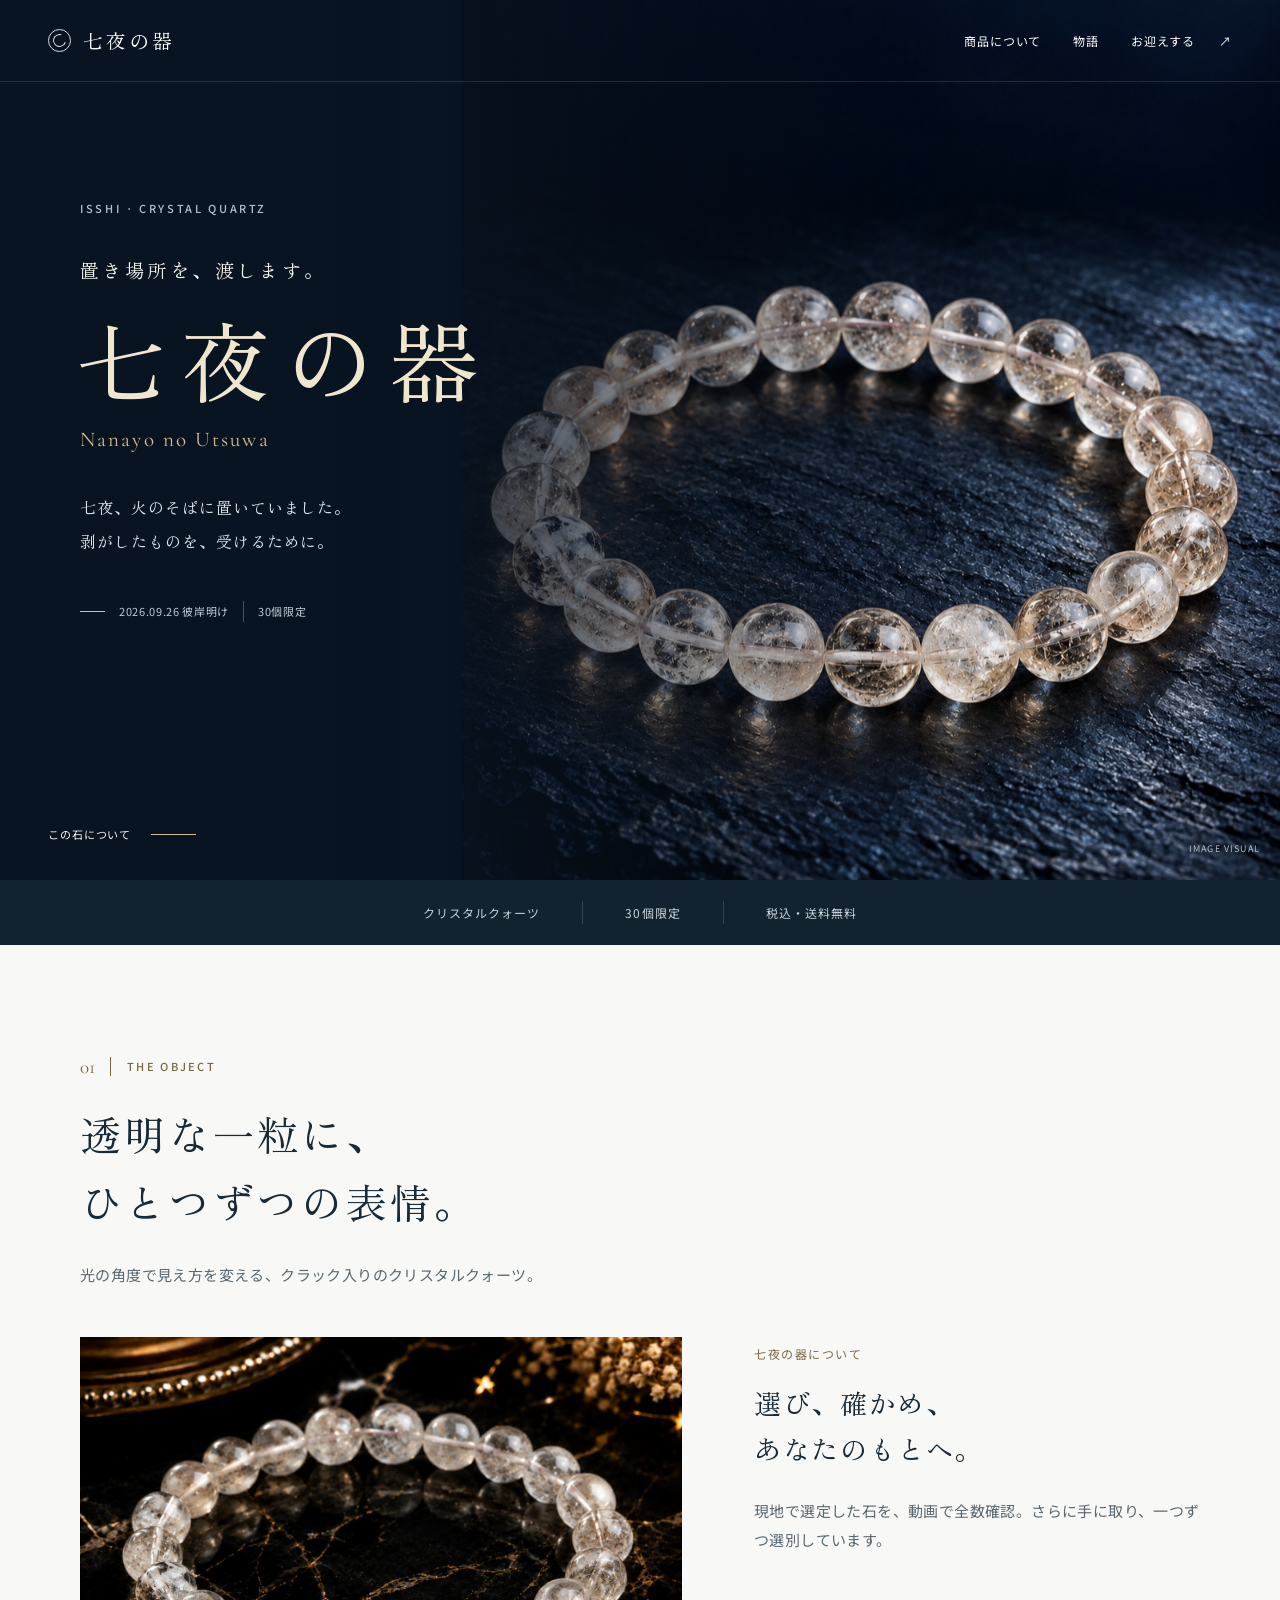
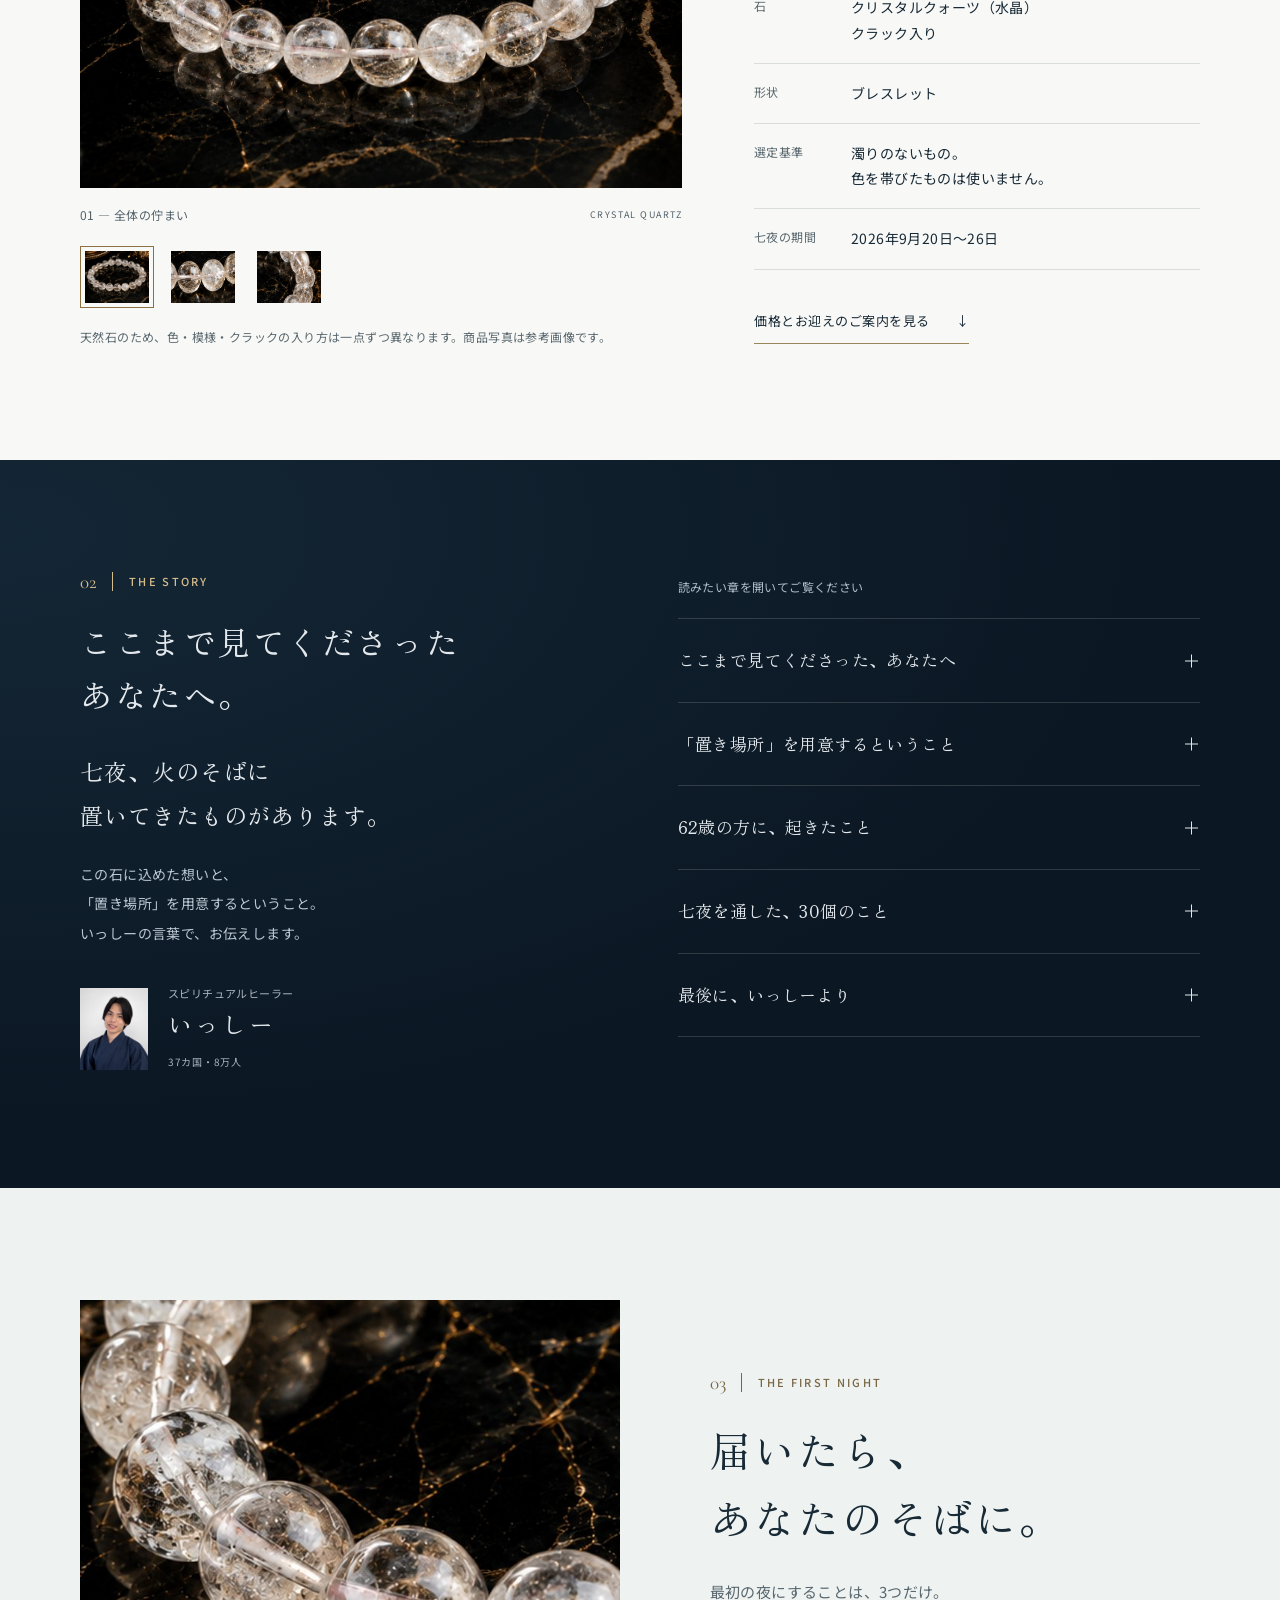
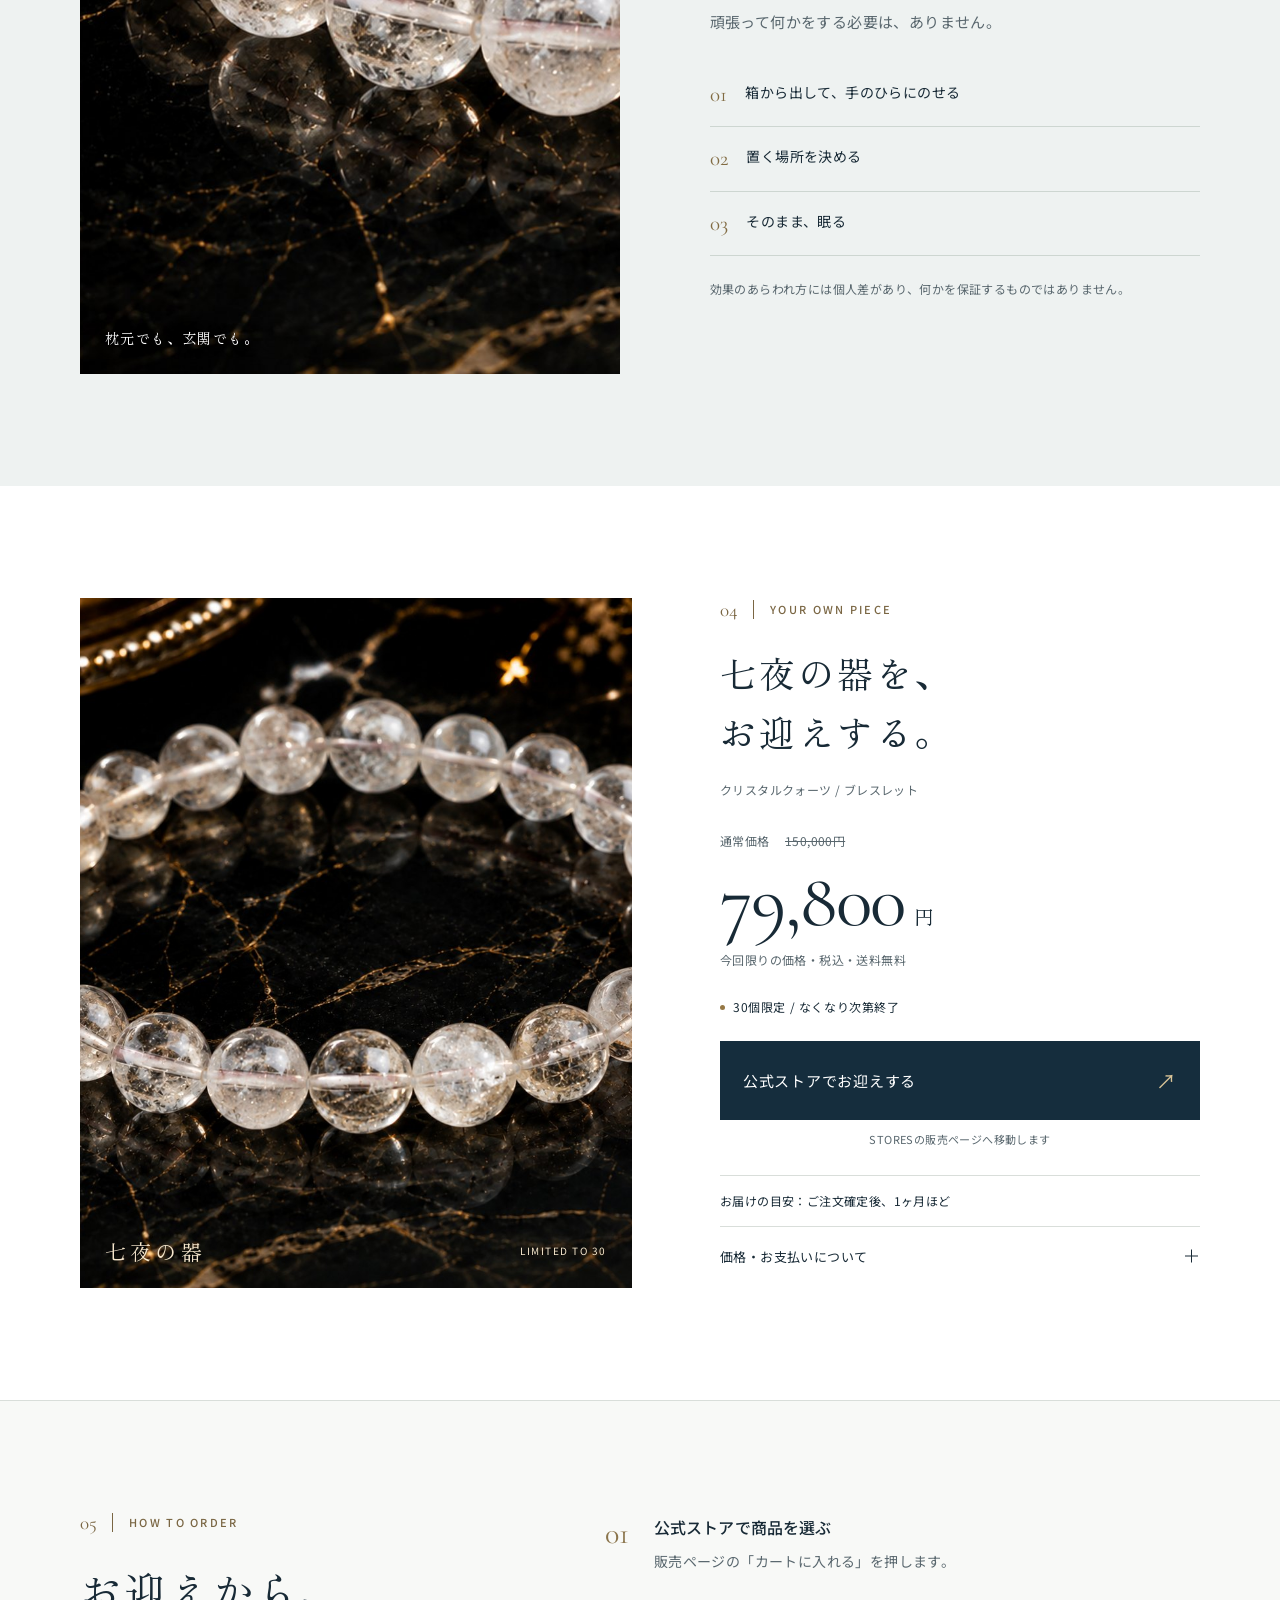
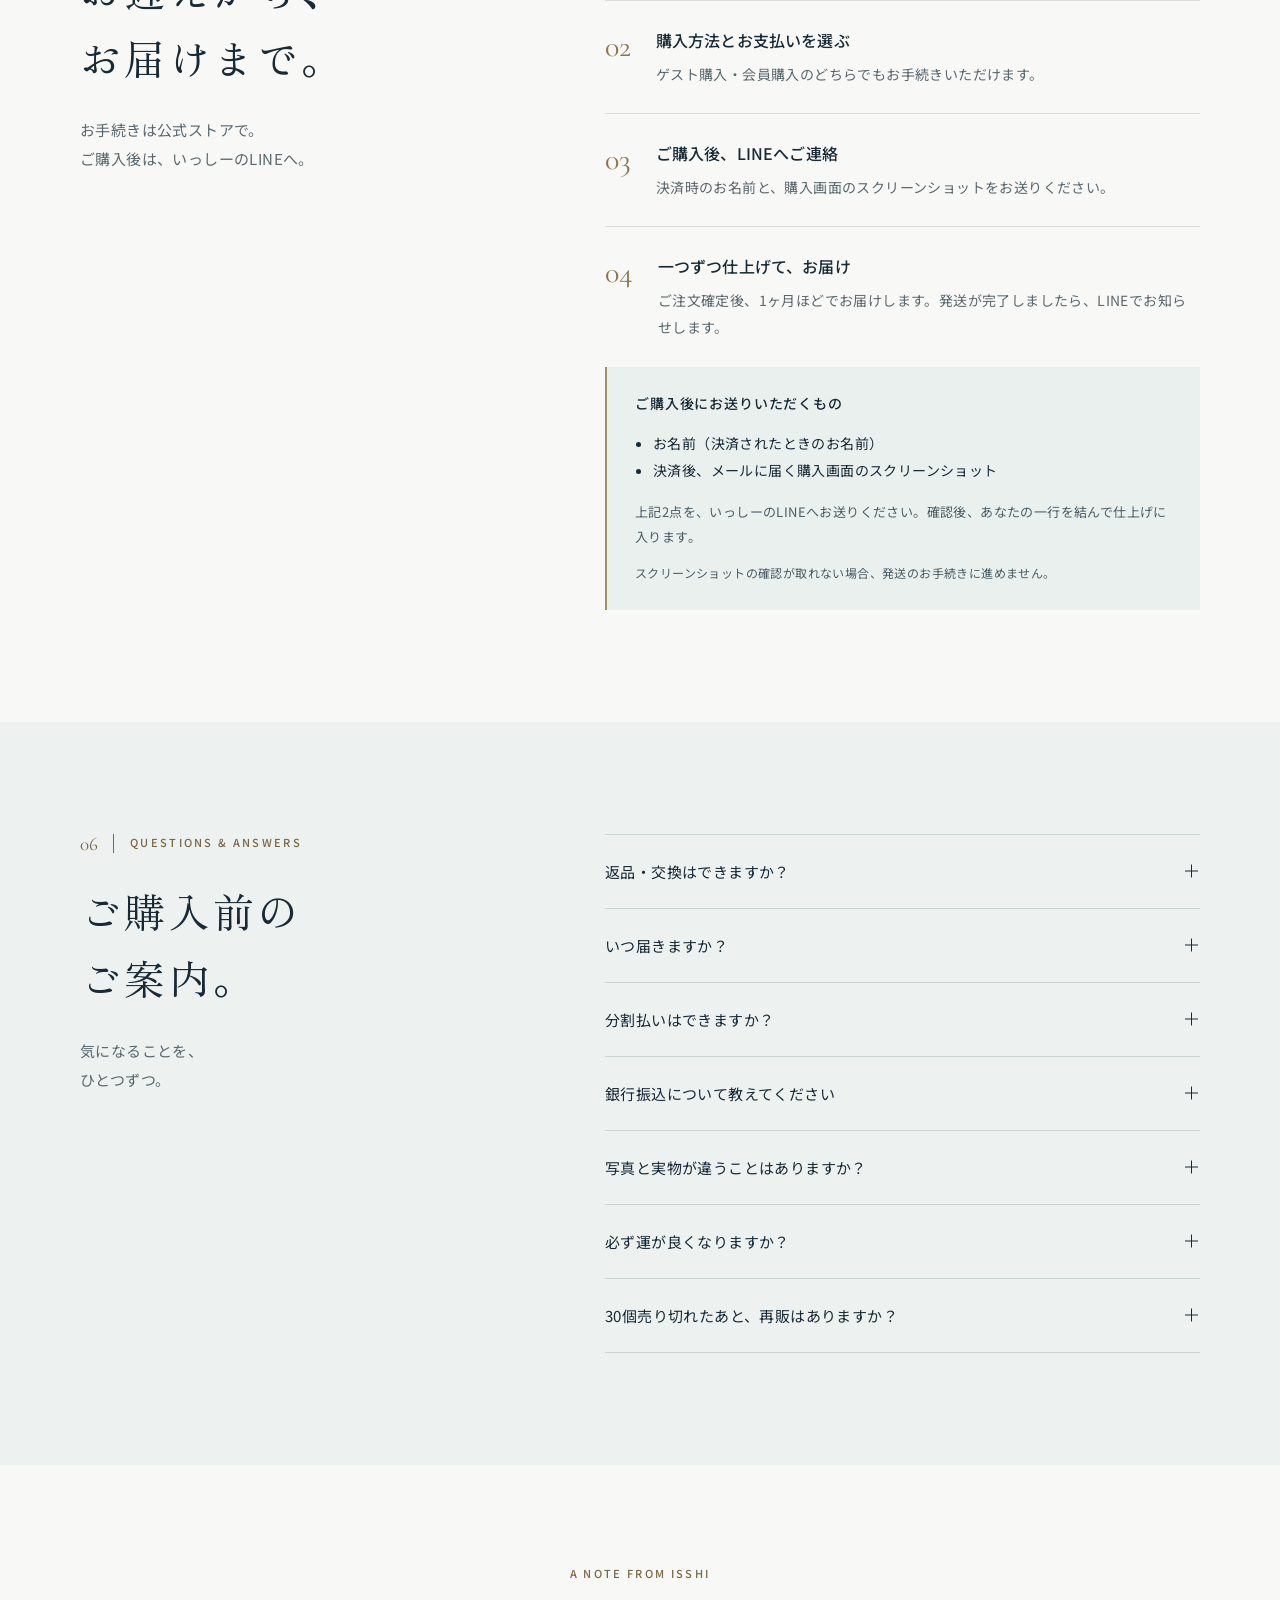
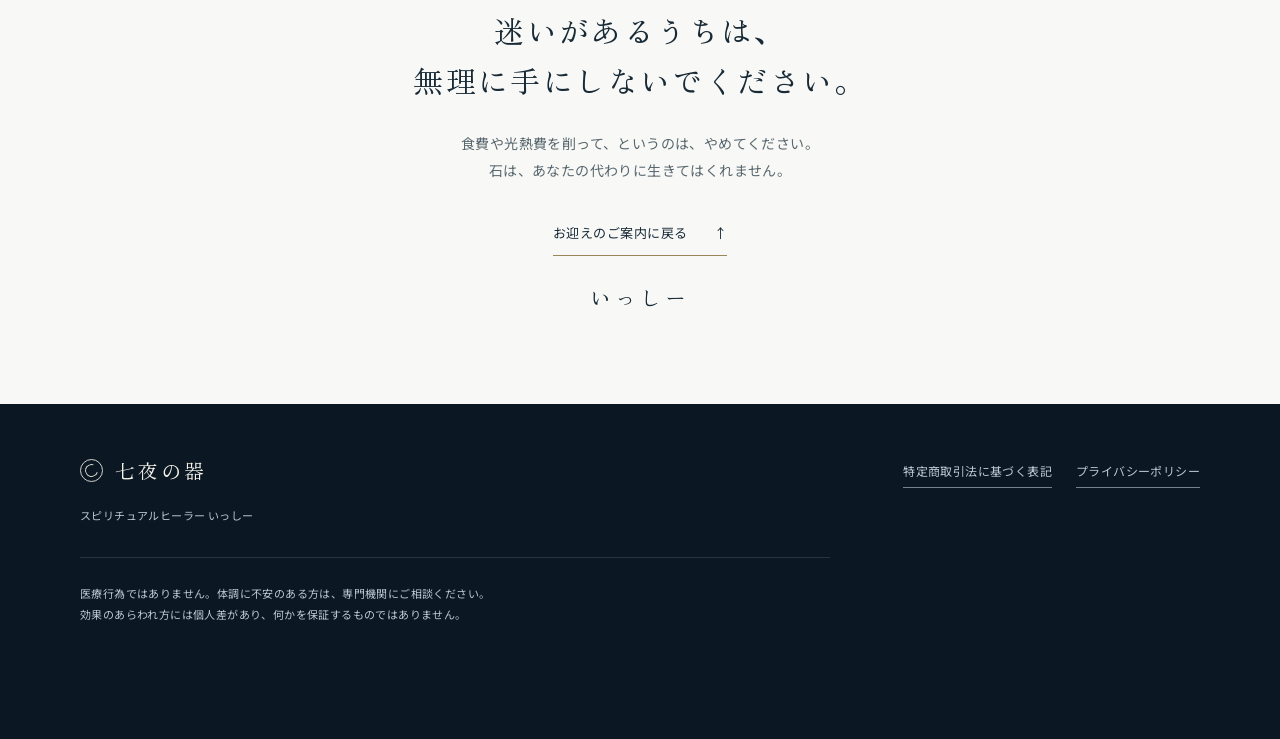
==== commit a150c684: "Redesign crystal LP with mobile editorial layout and restrained motion" ====
--- a/index.html
+++ b/index.html
@@ -1,853 +1,150 @@
 <!doctype html>
-<html lang="ja"><head>
+<html lang="ja">
+<head>
 <meta charset="utf-8">
 <meta name="viewport" content="width=device-width,initial-scale=1,viewport-fit=cover">
-<meta name="theme-color" content="#faf8f4">
+<meta name="theme-color" content="#0b1723">
 <meta name="robots" content="noindex">
+<meta name="description" content="七夜の器。クリスタルクォーツのブレスレットを、いっしーからあなたへ。商品の特徴、お迎えの流れ、ご購入前のご案内をご覧いただけます。">
 <title>七夜の器｜置き場所を、渡します</title>
-<link rel="preconnect" href="https://fonts.googleapis.com"><link rel="preconnect" href="https://fonts.gstatic.com" crossorigin>
-<link href="https://fonts.googleapis.com/css2?family=Zen+Old+Mincho:wght@400;500;600;700&family=Noto+Sans+JP:wght@400;500;600&family=Cormorant+Garamond:wght@400;500;600&display=swap" rel="stylesheet">
-<style>
-
-:root{
-  --bk:#faf8f4;--bk2:#f3efe8;--bk3:#ebe5db;
-  --tx:#2a2420;--tx2:#6b6058;
-  --am:#b08a4a;--am-hi:#8f6a2e;--em:#c4643a;--deep:#5e2011;
-  --pad:22px;
-}
-*{margin:0;padding:0;box-sizing:border-box;-webkit-tap-highlight-color:transparent}
-html{scroll-behavior:smooth;-webkit-text-size-adjust:100%}
-body{background:var(--bk);color:var(--tx);font-family:"Zen Old Mincho",serif;font-size:15.5px;line-height:1.95;letter-spacing:.03em;font-feature-settings:"palt" 1;-webkit-font-smoothing:antialiased;padding-bottom:88px;overflow-x:hidden}
-img{max-width:100%;display:block}
-p{margin-bottom:1.5em}p:last-child{margin-bottom:0}
-strong{color:var(--am-hi);font-weight:600}
-em{font-style:normal;color:var(--em)}
-.w{max-width:560px;margin:0 auto;padding:0 var(--pad)}
-.lat{font-family:"Cormorant Garamond",serif;letter-spacing:.18em}
-
-/* 進捗バー */
-.prog{position:fixed;top:0;left:0;height:2px;background:linear-gradient(90deg,var(--am),var(--em));z-index:100;width:0;transition:width .1s linear}
-
-/* 炎グラデ */
-.fire{background:linear-gradient(100deg,#f9dcae,#e0a24e 30%,#d0913f 48%,#f7ce85 62%,#e0562a 82%,#f9dcae);background-size:250% 100%;-webkit-background-clip:text;background-clip:text;color:transparent;animation:bn 8s ease-in-out infinite}
-@keyframes bn{0%,100%{background-position:0 0}50%{background-position:100% 0}}
-
-/* 出現（軽量・transformのみ） */
-.r{opacity:0;transform:translate3d(0,22px,0);transition:opacity .75s cubic-bezier(.2,.9,.3,1),transform .75s cubic-bezier(.2,.9,.3,1);will-change:opacity,transform}
-.r.on{opacity:1;transform:none}
-.r.d1{transition-delay:.08s}.r.d2{transition-delay:.16s}.r.d3{transition-delay:.24s}
-.rx{opacity:0;transform:translate3d(-22px,0,0);transition:opacity .7s cubic-bezier(.2,.9,.3,1),transform .7s cubic-bezier(.2,.9,.3,1)}
-.rx.on{opacity:1;transform:none}
-.up span{display:inline-block;opacity:0;transform:translate3d(0,18px,0);transition:opacity .6s cubic-bezier(.2,.9,.3,1),transform .6s cubic-bezier(.2,.9,.3,1)}
-.up.on span{opacity:1;transform:none}
-@media(prefers-reduced-motion:reduce){.r,.rx,.up span{opacity:1;transform:none;transition:none}*{animation:none!important}}
-
-section{padding:64px 0;position:relative}
-@media(min-width:600px){section{padding:84px 0}}
-.sa{background:var(--bk)}
-.sb{background:var(--bk2)}
-.sc{background:radial-gradient(ellipse 80% 50% at 50% 0%,rgba(208,145,63,.10),transparent 70%),var(--bk)}
-
-.eb{text-align:center;font-size:10px;letter-spacing:.5em;color:var(--am);margin-bottom:12px;font-family:"Cormorant Garamond",serif}
-h2{font-size:22px;font-weight:700;text-align:center;letter-spacing:.1em;line-height:1.75;margin-bottom:8px}
-@media(min-width:600px){h2{font-size:25px}}
-.rl{width:1px;height:40px;background:linear-gradient(180deg,transparent,var(--am),transparent);margin:20px auto}
-.orn{display:flex;align-items:center;gap:12px;justify-content:center;margin:28px auto}
-.orn::before,.orn::after{content:"";width:52px;height:1px;background:linear-gradient(90deg,transparent,rgba(208,145,63,.55))}
-.orn::after{background:linear-gradient(90deg,rgba(208,145,63,.55),transparent)}
-.orn i{width:5px;height:5px;background:var(--am);border-radius:50%;box-shadow:0 0 12px var(--em)}
-
-/* 火の粉：軽量化（8個・GPU） */
-.spk{position:fixed;inset:0;pointer-events:none;z-index:1;overflow:hidden;opacity:.75}
-.spk i{position:absolute;bottom:-10px;width:2.5px;height:2.5px;border-radius:50%;background:var(--am-hi);box-shadow:0 0 6px 1.5px rgba(224,86,42,.5);opacity:0;animation:up linear infinite;will-change:transform,opacity}
-@keyframes up{0%{opacity:0;transform:translate3d(0,0,0) scale(.6)}15%{opacity:.9}75%{opacity:.4}100%{opacity:0;transform:translate3d(var(--dx),-102vh,0) scale(.2)}}
-
-/* HERO */
-.hero{min-height:100svh;min-height:100dvh;display:flex;flex-direction:column;justify-content:center;align-items:center;position:relative;overflow:hidden;background:radial-gradient(ellipse 110% 55% at 50% 106%,#3f1c0d,#1c1008 42%,var(--bk) 78%)}
-.hero .gl{position:absolute;left:50%;bottom:-20vh;transform:translateX(-50%);width:140vw;height:52vh;background:radial-gradient(ellipse at center,rgba(224,86,42,.3),rgba(208,145,63,.09) 40%,transparent 66%);filter:blur(24px);animation:br 6s ease-in-out infinite}
-@keyframes br{0%,100%{opacity:.6;transform:translateX(-50%) scale(1)}50%{opacity:1;transform:translateX(-50%) scale(1.08)}}
-.hero .st{position:relative;z-index:3;text-align:center;padding:0 var(--pad)}
-.hero .kj{font-size:clamp(54px,16vw,92px);font-weight:700;letter-spacing:.2em;text-indent:.2em;line-height:1.1;margin-bottom:18px}
-.hero .ym{font-size:10px;letter-spacing:.55em;color:var(--am);margin-bottom:26px;font-family:"Cormorant Garamond",serif}
-.hero .ld{font-size:14.5px;color:var(--tx2);letter-spacing:.1em;line-height:2.2}
-.hero .bg{display:inline-block;margin-top:30px;font-size:10.5px;letter-spacing:.32em;color:var(--am-hi);border:1px solid rgba(208,145,63,.42);padding:10px 22px;background:rgba(208,145,63,.05)}
-.hero .sc{position:absolute;bottom:24px;left:50%;transform:translateX(-50%);z-index:3;font-size:9px;letter-spacing:.38em;color:var(--tx2);font-family:"Cormorant Garamond",serif}
-.hero .sc::after{content:"";display:block;width:1px;height:36px;background:linear-gradient(180deg,var(--am),transparent);margin:10px auto 0;animation:dr 2.2s ease-in-out infinite}
-@keyframes dr{0%{transform:scaleY(0);transform-origin:top}55%{transform:scaleY(1);transform-origin:top}56%{transform-origin:bottom}100%{transform:scaleY(0);transform-origin:bottom}}
-
-.bd{height:1px;background:linear-gradient(90deg,transparent,rgba(208,145,63,.45),transparent)}
-.bw{height:88px;background:radial-gradient(ellipse 55% 100% at 50% 100%,rgba(224,86,42,.13),transparent 68%)}
-
-/* 年表 */
-.tl{position:relative;padding-left:22px;margin-top:16px}
-.tl::before{content:"";position:absolute;left:5px;top:6px;bottom:6px;width:1px;background:linear-gradient(180deg,var(--am),rgba(208,145,63,.1));transform-origin:top;transform:scaleY(0);transition:transform 1.4s cubic-bezier(.2,.9,.3,1) .15s}
-.tl.on::before{transform:scaleY(1)}
-.tl .ti{position:relative;padding:0 0 24px 16px}
-.tl .ti::before{content:"";position:absolute;left:-21px;top:11px;width:8px;height:8px;border-radius:50%;background:var(--bk);border:1.5px solid var(--am)}
-.tl .ti.now::before{background:var(--em);border-color:var(--em);box-shadow:0 0 14px var(--em);animation:ps 2.2s ease-in-out infinite}
-@keyframes ps{0%,100%{box-shadow:0 0 8px var(--em)}50%{box-shadow:0 0 20px var(--em)}}
-.tl .dd{font-size:11.5px;color:var(--am-hi);letter-spacing:.2em;margin-bottom:2px;font-weight:600}
-.tl p{font-size:13.5px;color:var(--tx2);margin-bottom:0;line-height:1.85}
-
-blockquote{position:relative;padding:16px 0 16px 20px;margin:26px 0;font-size:15px;color:var(--tx2);line-height:2.1}
-blockquote::before{content:"";position:absolute;left:0;top:0;bottom:0;width:2px;background:linear-gradient(180deg,var(--em),var(--am),transparent)}
-blockquote em{color:var(--am-hi)}
-
-.fig{margin:30px auto;max-width:290px}
-.fig svg{width:100%;height:auto;overflow:visible}
-.rt{stroke-dasharray:280;stroke-dashoffset:280;transition:stroke-dashoffset 1.8s ease .25s}
-.on .rt{stroke-dashoffset:0}
-
-.ph{margin:30px auto}
-.phb{position:relative;background:var(--bk2);padding:7px;border:1px solid rgba(208,145,63,.25)}
-.ph img{width:100%}
-.ph .cap{font-size:11px;color:var(--tx2);text-align:center;letter-spacing:.14em;padding:11px 4px 0}
-
-.sp{width:100%;border-collapse:collapse;margin:24px 0;font-size:13.5px}
-.sp th{width:74px;text-align:left;color:var(--am-hi);font-weight:500;padding:13px 6px;border-bottom:1px solid rgba(236,230,220,.07);vertical-align:top;letter-spacing:.1em;font-size:12px}
-.sp td{padding:13px 6px;border-bottom:1px solid rgba(236,230,220,.07);color:var(--tx2);line-height:1.8}
-
-.pr{position:relative;border:1px solid rgba(208,145,63,.38);padding:44px 20px 36px;text-align:center;background:radial-gradient(ellipse 100% 70% at 50% 0%,rgba(224,86,42,.11),transparent 58%),var(--bk2);overflow:hidden}
-.pr::before{content:"";position:absolute;top:0;left:-100%;width:100%;height:100%;background:linear-gradient(90deg,transparent,rgba(247,206,133,.09),transparent);animation:sw 5s ease-in-out infinite}
-@keyframes sw{0%,74%{left:-100%}100%{left:100%}}
-.pr .tg{position:absolute;top:0;left:50%;transform:translateX(-50%);background:var(--em);color:#fff;font-size:10px;letter-spacing:.26em;padding:6px 18px;white-space:nowrap}
-.pr .ws{font-size:14px;color:var(--tx2);text-decoration:line-through;opacity:.7}
-.pr .nw{font-size:clamp(44px,13vw,58px);font-weight:700;line-height:1.2;font-family:"Cormorant Garamond","Zen Old Mincho",serif}
-.pr .nw small{font-size:18px}
-.pr .mt{font-size:11.5px;color:var(--tx2);letter-spacing:.14em;margin-top:4px}
-.pr .lm{display:inline-block;margin-top:16px;border:1px solid var(--em);font-size:11px;letter-spacing:.22em;padding:5px 16px;color:#f3a882}
-
-.ul li{list-style:none;padding:14px 4px 14px 30px;position:relative;border-bottom:1px solid rgba(236,230,220,.06);font-size:14.5px;line-height:1.85}
-.ul li::before{content:"";position:absolute;left:5px;top:22px;width:6px;height:6px;background:var(--am);border-radius:50%;box-shadow:0 0 8px rgba(224,86,42,.5)}
-
-.st2{display:flex;gap:16px;margin-bottom:24px;align-items:flex-start}
-.st2 .n{flex:none;width:36px;height:36px;border:1px solid var(--am);border-radius:50%;display:flex;align-items:center;justify-content:center;color:var(--am-hi);font-size:14px;background:rgba(208,145,63,.05);margin-top:2px;font-family:"Cormorant Garamond",serif}
-.st2 h3{font-size:15.5px;font-weight:600;margin-bottom:3px;letter-spacing:.06em}
-.st2 p{font-size:13px;color:var(--tx2);margin-bottom:0;line-height:1.85}
-
-.py{border:1px solid rgba(208,145,63,.22);background:var(--bk2);padding:20px;font-size:12.5px;color:var(--tx2);line-height:1.95;margin-top:24px}
-.py b{color:var(--am-hi);font-weight:600;display:block;letter-spacing:.2em;font-size:11px;margin-bottom:6px}
-
-.cd{border:1px solid rgba(208,145,63,.32);background:linear-gradient(180deg,rgba(208,145,63,.06),transparent);padding:30px 20px}
-.cd h3{color:var(--am-hi);font-size:15px;letter-spacing:.2em;margin-bottom:14px;text-align:center}
-.cd ol{margin:0 0 16px;padding:0;counter-reset:s}
-.cd ol li{list-style:none;counter-increment:s;position:relative;padding:12px 0 12px 38px;font-size:14.5px;border-bottom:1px solid rgba(236,230,220,.07)}
-.cd ol li::before{content:counter(s);position:absolute;left:0;top:50%;transform:translateY(-50%);width:26px;height:26px;border:1px solid var(--am);border-radius:50%;display:flex;align-items:center;justify-content:center;color:var(--am-hi);font-size:12px;font-family:"Cormorant Garamond",serif}
-.wn{font-size:12.5px;color:#e6b5a0;border-left:2px solid var(--em);padding-left:14px;margin-top:18px;line-height:1.95}
-
-details{border-bottom:1px solid rgba(236,230,220,.07)}
-summary{cursor:pointer;list-style:none;padding:19px 34px 19px 2px;font-size:14.5px;font-weight:600;position:relative;letter-spacing:.04em;line-height:1.7}
-summary::-webkit-details-marker{display:none}
-summary::after{content:"";position:absolute;right:8px;top:26px;width:8px;height:8px;border-right:1.5px solid var(--am);border-bottom:1.5px solid var(--am);transform:rotate(45deg);transition:transform .35s cubic-bezier(.2,.9,.3,1)}
-details[open] summary::after{transform:rotate(225deg)}
-.an{padding:0 2px 22px;font-size:13.5px;color:var(--tx2);line-height:2}
-.an b{color:var(--am-hi);font-weight:600}
-
-.lastc{text-align:center}
-.seal{margin:28px auto 0;width:46px;height:74px;background:linear-gradient(150deg,var(--deep),#7d2b16);color:#f3e6d6;font-size:13px;display:flex;align-items:center;justify-content:center;writing-mode:vertical-rl;letter-spacing:.12em;border-radius:4px;transform:rotate(-2deg);box-shadow:inset 0 0 0 1.4px rgba(243,230,214,.8),0 3px 10px rgba(0,0,0,.55);font-weight:600}
-
-.cta{display:block;text-align:center;background:linear-gradient(150deg,#f4c982,#d0913f 55%,#ad6a2c);color:#1c1008;font-weight:700;font-size:16px;letter-spacing:.18em;padding:20px 12px;text-decoration:none;box-shadow:0 8px 32px rgba(224,86,42,.28);margin:32px auto 10px;max-width:400px;position:relative;overflow:hidden;transition:transform .25s ease}
-.cta::after{content:"";position:absolute;top:0;left:-120%;width:55%;height:100%;background:linear-gradient(90deg,transparent,rgba(255,255,255,.38),transparent);animation:sh 3.2s ease-in-out infinite}
-@keyframes sh{0%,68%{left:-120%}100%{left:130%}}
-.cta:active{transform:scale(.985)}
-.cs{text-align:center;font-size:11px;color:var(--tx2);letter-spacing:.1em}
-
-.bar{position:fixed;left:0;right:0;bottom:0;z-index:60;background:rgba(11,8,6,.95);backdrop-filter:blur(10px);border-top:1px solid rgba(208,145,63,.3);padding:10px 12px calc(10px + env(safe-area-inset-bottom));transform:translateY(110%);transition:transform .45s cubic-bezier(.2,.9,.3,1)}
-.bar.on{transform:none}
-.bar a{display:flex;align-items:center;justify-content:center;gap:9px;background:linear-gradient(150deg,#f4c982,#d0913f 55%,#ad6a2c);color:#1c1008;text-decoration:none;font-weight:700;font-size:14px;letter-spacing:.08em;padding:14px 10px}
-.bar .s{font-size:10px;font-weight:500;opacity:.82}
-
-footer{padding:42px 0 58px;text-align:center;font-size:10.5px;color:rgba(157,145,132,.5);letter-spacing:.08em;line-height:2.3}
-footer a{color:rgba(157,145,132,.72)}
-.lg{font-size:10.5px;color:rgba(157,145,132,.5);line-height:2;margin-top:26px;text-align:center}
-
-.cal .mo{font-size:13px;letter-spacing:.3em;color:var(--am-hi);text-align:center;margin:36px 0 4px;position:relative}
-.cal .mo::before,.cal .mo::after{content:"";position:absolute;top:50%;width:44px;height:1px;background:linear-gradient(90deg,transparent,rgba(208,145,63,.45))}
-.cal .mo::before{left:0}.cal .mo::after{right:0;background:linear-gradient(90deg,rgba(208,145,63,.45),transparent)}
-.cal .rw{display:flex;gap:13px;padding:16px 4px;border-bottom:1px solid rgba(236,230,220,.055);align-items:flex-start}
-.cal .dt{flex:none;width:64px;font-size:14px;color:var(--am-hi);font-weight:600;letter-spacing:.02em}
-.cal .bd2{flex:1}
-.cal .tg2{font-size:10px;letter-spacing:.16em;color:var(--am);margin-bottom:5px}
-.cal .ds{font-size:13px;color:var(--tx2);line-height:1.9}
-.cal .rw.top{background:linear-gradient(90deg,rgba(224,86,42,.09),transparent 72%);border-left:2px solid var(--em);padding-left:12px}
-
-.stn{width:100%;aspect-ratio:16/10;overflow:hidden}
-.stn svg{width:100%;height:100%;display:block}
-.hero-ph{background-size:cover;background-position:center 40%}
-.hero-ph::before{content:"";position:absolute;inset:0;background:linear-gradient(180deg,rgba(11,8,6,.55),rgba(11,8,6,.35) 45%,rgba(11,8,6,.92))}
-.ph2{display:grid;grid-template-columns:1fr 1fr;gap:10px;margin:26px auto}
-.ph2 .phb{padding:5px}
-.phw{margin:26px -20px}.phw img{width:100%;display:block}
-
-body{font-size:17px;line-height:2.05}
-@media(min-width:600px){body{font-size:18px}}
-h2{font-size:25px}
-@media(min-width:600px){h2{font-size:29px}}
-.hero .kj{color:var(--tx)}
-.hero .ld{font-size:16px;color:var(--tx2)}
-.hero .bg{color:var(--am-hi);border-color:rgba(176,138,74,.5);background:rgba(255,255,255,.55)}
-.hero-ph::before{background:linear-gradient(180deg,rgba(250,248,244,.72),rgba(250,248,244,.55) 45%,rgba(250,248,244,.96))}
-.fire{background:linear-gradient(100deg,#8f6a2e,#b08a4a 40%,#c4643a 70%,#8f6a2e);-webkit-background-clip:text;background-clip:text;color:transparent}
-strong{color:var(--am-hi)}
-em{color:var(--em)}
-blockquote{color:var(--tx)}
-blockquote::before{background:linear-gradient(180deg,var(--em),var(--am),transparent)}
-.phb{background:#fff;border:1px solid rgba(176,138,74,.28);box-shadow:0 8px 28px rgba(42,36,32,.08)}
-.ph .cap,.cap{color:var(--tx2)}
-.sp th{color:var(--am-hi)}.sp td{color:var(--tx)}.sp th,.sp td{border-bottom-color:rgba(42,36,32,.08)}
-.pr{background:#fff;border-color:rgba(176,138,74,.45)}
-.pr .nw{color:var(--tx)}.pr .mt{color:var(--tx2)}
-.cd{background:#fff;border-color:rgba(176,138,74,.35)}
-.cd ol li{border-bottom-color:rgba(42,36,32,.08)}
-.ul li{border-bottom-color:rgba(42,36,32,.08)}
-.st2 h3{color:var(--tx)}.st2 p{color:var(--tx2)}
-.tl .ti p{color:var(--tx2)}.tl .ti::before{background:var(--bk)}
-.py{background:#fff;border-color:rgba(176,138,74,.3);color:var(--tx2)}
-.wn{color:#8a4a2c;border-left-color:var(--em)}
-details{border-bottom-color:rgba(42,36,32,.08)}
-summary{color:var(--tx)}
-.an{color:var(--tx2)}
-.bd{background:linear-gradient(90deg,transparent,rgba(176,138,74,.5),transparent)}
-.bw{background:radial-gradient(ellipse 55% 100% at 50% 100%,rgba(196,100,58,.10),transparent 68%)}
-.sc{background:radial-gradient(ellipse 80% 50% at 50% 0%,rgba(176,138,74,.10),transparent 70%),var(--bk)}
-.hero{background:var(--bk2)}
-.hero .gl{background:radial-gradient(ellipse at center,rgba(196,100,58,.16),rgba(176,138,74,.06) 40%,transparent 66%)}
-.spk i{background:var(--am);box-shadow:0 0 6px 1.5px rgba(196,100,58,.35)}
-.seal{background:linear-gradient(150deg,#7d2b16,#a8412a);color:#fff}
-.cal .mo{color:var(--am-hi)}.cal .dt{color:var(--am-hi)}.cal .tg2{color:var(--am)}.cal .ds{color:var(--tx)}
-.cal .rw{border-bottom-color:rgba(42,36,32,.07)}
-.cal .rw.top{background:linear-gradient(90deg,rgba(196,100,58,.08),transparent 72%)}
-.bar{background:#fff;border-top:1px solid rgba(176,138,74,.35)}
-.bar a{color:var(--tx)}
-.cta{background:linear-gradient(135deg,#8f6a2e,#c4643a);color:#fff;box-shadow:0 8px 24px rgba(196,100,58,.28)}
-footer{color:var(--tx2)}
-.lg{color:var(--tx2)}
-
-.hero .sc{background:none!important;color:var(--tx2)}
-.hero .ym{color:var(--am-hi);opacity:.85;font-size:11px;letter-spacing:.5em}
-.hero .kj{text-shadow:0 2px 24px rgba(250,248,244,.9)}
-
-/* フルブリード：写真の上にコピー */
-.fb{position:relative;margin:0;padding:0;min-height:62vh;display:flex;align-items:center;justify-content:center;background-size:cover;background-position:center;overflow:hidden}
-.fb::before{content:"";position:absolute;inset:0;background:linear-gradient(180deg,rgba(11,8,6,.25),rgba(11,8,6,.45) 50%,rgba(11,8,6,.25))}
-.fb .in{position:relative;z-index:2;text-align:center;padding:64px 28px;max-width:560px}
-.fb .k{font-size:11px;letter-spacing:.5em;color:#e8cf9a;margin-bottom:18px;font-family:"Cormorant Garamond",serif}
-.fb h3{font-size:clamp(24px,6.4vw,34px);font-weight:700;line-height:1.7;letter-spacing:.08em;color:#fff;text-shadow:0 2px 20px rgba(0,0,0,.5);margin:0 0 16px}
-.fb p{font-size:15px;line-height:2;color:rgba(255,255,255,.88);margin:0;text-shadow:0 1px 10px rgba(0,0,0,.5)}
-.fb.sq{min-height:auto}
-.fb.sq .in{padding:88px 28px}
-@media(min-width:600px){.fb{min-height:70vh}.fb h3{font-size:36px}}
-.after-box{background:#fff;border:1.5px solid var(--am);padding:28px 22px;margin:26px 0;border-radius:4px}
-.after-box h3{text-align:center;color:var(--am-hi);font-size:14px;letter-spacing:.2em;margin:0 0 18px}
-.after-box ol{counter-reset:a;margin:0 0 18px;padding:0}
-.after-box ol li{list-style:none;counter-increment:a;position:relative;padding:12px 0 12px 44px;font-size:16px;border-bottom:1px solid rgba(42,36,32,.08)}
-.after-box ol li::before{content:counter(a);position:absolute;left:0;top:50%;transform:translateY(-50%);width:30px;height:30px;border-radius:50%;background:var(--am-hi);color:#fff;display:flex;align-items:center;justify-content:center;font-size:14px;font-weight:600}
-.after-box .warn{color:#8a4a2c;font-size:14px;border-left:3px solid var(--em);padding-left:12px;margin-top:14px;line-height:1.9}
-.pay{display:flex;flex-wrap:wrap;gap:8px;justify-content:center;margin:16px 0}
-.pay span{font-size:12px;padding:6px 12px;border:1px solid rgba(176,138,74,.4);border-radius:20px;color:var(--tx2);background:#fff}
-.perday{text-align:center;margin:22px 0;padding:18px;background:#fff;border:1px solid rgba(176,138,74,.3)}
-.perday b{display:block;font-size:30px;color:var(--am-hi);font-family:"Cormorant Garamond",serif;line-height:1.2}
-.perday small{font-size:12px;color:var(--tx2)}
-.case{background:#fff;border-left:3px solid var(--em);padding:22px 20px;margin:22px 0}
-.case p{margin-bottom:1em}
-.case .q{font-size:20px;font-weight:700;color:var(--tx);text-align:center;margin:18px 0}
-.illust{margin:34px -22px;border:none;padding:0;background:transparent}
-.illust svg{border-top:1px solid rgba(176,138,74,.3);border-bottom:1px solid rgba(176,138,74,.3)}
-.illust svg{width:100%;height:auto;display:block}
-.illcap{font-size:12px;color:var(--tx2);text-align:center;letter-spacing:.14em;padding:12px 6px 4px}
-.flame{transform-origin:292px 262px;animation:fl 1.8s ease-in-out infinite}
-@keyframes fl{0%,100%{transform:scaleY(1)}50%{transform:scaleY(1.08) translateY(-2px)}}
-.cloth-move{animation:cm 4s ease-in-out infinite}
-@keyframes cm{0%,100%{transform:translate(0,0)}50%{transform:translate(220px,40px) rotate(6deg);opacity:.6}}
-/* みづき品質の細部 */
-.after-box{border:1.5px solid var(--am);background:linear-gradient(180deg,rgba(176,138,74,.08),rgba(176,138,74,.02));padding:34px 26px;border-radius:0}
-.after-box h3{font-size:16px;letter-spacing:.2em}
-.after-box ol li::before{background:transparent;border:1px solid var(--am);color:var(--am-hi);width:28px;height:28px;font-size:13px;font-weight:400}
-.st2 .n{width:40px;height:40px;font-size:15px;border-color:var(--am);color:var(--am-hi);background:rgba(176,138,74,.06)}
-.st2 h3{font-size:16.5px;font-weight:600}
-.cta{font-size:17px;letter-spacing:.2em;padding:21px 12px;border-radius:3px;max-width:420px;margin:36px auto 10px;font-weight:800}
-.eb{letter-spacing:.55em;font-size:11px}
-.rl{width:54px}
-
-/* ===== 高級感・タイポ・スマホ最適化 ===== */
-body{font-size:16.5px;line-height:2.15;letter-spacing:.04em;word-break:keep-all;overflow-wrap:anywhere}
-@media(min-width:600px){body{font-size:17.5px}}
-p{margin-bottom:1.7em}
-.w{max-width:540px;padding:0 24px}
-h2{font-size:24px;line-height:1.85;letter-spacing:.12em;font-weight:600}
-@media(min-width:600px){h2{font-size:28px}}
-.eb{font-size:10px;letter-spacing:.6em;margin-bottom:16px}
-.rl{height:44px;margin:22px auto}
-strong{font-weight:600;background:linear-gradient(transparent 62%,rgba(176,138,74,.22) 62%)}
-blockquote{padding:20px 0 20px 22px;margin:30px 0;font-size:16px;line-height:2.1}
-blockquote::before{width:1.5px}
-section{padding:72px 0}
-@media(min-width:600px){section{padding:96px 0}}
-.hero .kj{font-size:clamp(50px,15vw,88px);letter-spacing:.22em;font-weight:600}
-.hero .ld{font-size:15px;line-height:2.3;letter-spacing:.12em}
-.hero .bg{font-size:10px;letter-spacing:.36em;padding:11px 24px}
-.fb .in{padding:76px 28px}
-.fb h3{font-size:clamp(25px,6.6vw,36px);line-height:1.75;letter-spacing:.1em;font-weight:600}
-.fb p{font-size:14.5px;line-height:2.1;letter-spacing:.06em}
-.fb .k{font-size:10px;letter-spacing:.6em}
-/* いっしー：プロフィール */
-.prof{display:flex;flex-direction:column;align-items:center;gap:18px;margin:34px auto 10px}
-.prof .av{width:132px;height:132px;border-radius:50%;overflow:hidden;border:1.5px solid rgba(176,138,74,.5);box-shadow:0 10px 30px rgba(42,36,32,.12)}
-.prof .av img{width:100%;height:100%;object-fit:cover;object-position:center 30%}
-.prof .nm{text-align:center}
-.prof .nm b{display:block;font-size:19px;letter-spacing:.2em;font-weight:600;color:var(--tx)}
-.prof .nm small{display:block;font-size:11px;letter-spacing:.2em;color:var(--tx2);margin-top:4px}
-/* いっしー：横長・テキスト載せ */
-.fb.person{min-height:auto}
-.fb.person::before{background:linear-gradient(90deg,rgba(11,8,6,.72),rgba(11,8,6,.35) 60%,rgba(11,8,6,.15))}
-.fb.person .in{text-align:left;padding:76px 28px;max-width:600px;margin-right:auto}
-.fb.person h3{font-size:clamp(22px,5.8vw,30px)}
-/* 署名ブロック */
-.sig{display:flex;align-items:center;gap:16px;justify-content:center;margin:30px auto 8px}
-.sig .av{width:64px;height:64px;border-radius:50%;overflow:hidden;border:1px solid rgba(176,138,74,.5)}
-.sig .av img{width:100%;height:100%;object-fit:cover;object-position:center 30%}
-.sig .t{font-size:13px;letter-spacing:.14em;color:var(--tx2);line-height:1.8}
-.sig .t b{display:block;font-size:16px;color:var(--tx);letter-spacing:.2em;font-weight:600}
-.seal{display:none}
-.cta{font-size:16.5px;letter-spacing:.24em;padding:22px 12px;font-weight:600;border-radius:2px}
-.bar a{font-size:15px;letter-spacing:.18em}
-.cd,.after-box,.pr,.perday,.py,.case{border-radius:2px}
-.sp th{letter-spacing:.14em;font-size:11.5px}
-.sp td{font-size:15px}
-details summary{font-size:15.5px;padding:20px 34px 20px 2px;letter-spacing:.05em;font-weight:600}
-.an{font-size:14.5px;line-height:2}
-
-/* ===== スマホ可読性 ===== */
-body{font-family:"Noto Sans JP","Hiragino Sans","Hiragino Kaku Gothic ProN",sans-serif;font-size:16px;line-height:2.0;letter-spacing:.03em;word-break:normal;overflow-wrap:break-word;font-weight:400}
-h2,.hero .kj,.fb h3,.case .q,.pr .nw,.perday b{font-family:"Zen Old Mincho","Hiragino Mincho ProN",serif}
-p{margin-bottom:1.5em}
-.w{max-width:520px;padding:0 22px}
-strong{font-weight:600;background:none;color:var(--am-hi)}
-blockquote{font-family:"Zen Old Mincho",serif;font-size:15.5px}
-.an,.st2 p,.tl .ti p,.sp td,.cd ol li,.after-box ol li,.ul li,.cal .ds{font-family:"Noto Sans JP","Hiragino Sans",sans-serif}
-.rl{width:1px!important;height:40px!important;background:linear-gradient(180deg,transparent,var(--am),transparent)!important;margin:20px auto!important}
-.illust{margin-bottom:12px}
-section:has(> .w > .illust:last-child){padding-bottom:40px}
-
-/* ===== 二重価格（実売150,000円→今回79,800円） ===== */
-.hero .pb{display:inline-flex;flex-direction:column;align-items:center;gap:4px;margin-top:16px;padding:12px 22px;border:1px solid rgba(196,100,58,.5);background:rgba(255,255,255,.72);backdrop-filter:blur(6px);position:relative}
-.hero .pb::before{content:"";position:absolute;inset:4px;border:1px solid rgba(176,138,74,.3);pointer-events:none}
-.hero .pb s{font-size:12px;color:var(--tx2);letter-spacing:.12em;text-decoration:line-through;text-decoration-color:var(--em);text-decoration-thickness:1.5px}
-.hero .pb b{font-size:13px;letter-spacing:.14em;color:var(--deep);font-weight:600;display:flex;align-items:baseline;gap:4px}
-.hero .pb b em{font-style:normal;font-size:30px;line-height:1;font-family:"Cormorant Garamond","Zen Old Mincho",serif;font-weight:700;color:var(--em);letter-spacing:.02em}
-.hero .pb b small{font-size:13px}
-.hero .pb span{font-size:10px;letter-spacing:.24em;color:var(--am-hi)}
-.pr .ws{font-size:15px;color:var(--tx2);opacity:1;text-decoration:none;letter-spacing:.08em;margin-bottom:6px}
-.pr .ws b{font-weight:500;text-decoration:line-through;text-decoration-color:var(--em);text-decoration-thickness:2px;font-size:20px;color:var(--tx);font-family:"Cormorant Garamond","Zen Old Mincho",serif}
-.pr .nw{color:var(--em)!important}
-.pr .off{display:inline-block;margin:8px 0 6px;background:var(--em);color:#fff;font-size:11px;letter-spacing:.2em;padding:5px 14px}
-.pr .nt{font-size:10px;color:var(--tx2);letter-spacing:.06em;margin-top:12px;opacity:.8}
-
-/* ===== motion+ 2026-09-05（追加のみ・レイアウト非依存） ===== */
-.r{transition:opacity .9s cubic-bezier(.2,.9,.3,1),transform .9s cubic-bezier(.2,.9,.3,1),filter .9s cubic-bezier(.2,.9,.3,1);filter:blur(4px);will-change:auto}
-.r.on{filter:blur(0)}
-.ph .phb img,.ph2 .phb img,.phw img{transform:scale(1.07);transition:transform 1.8s cubic-bezier(.2,.9,.3,1)}
-.ph.on .phb img,.ph2.on .phb img,.phw.on img{transform:scale(1)}
-.fb{background-position:center calc(50% + var(--py,0px))}
-.fb .k,.fb h3,.fb p{opacity:0;transform:translateY(18px);transition:opacity 1s cubic-bezier(.2,.9,.3,1),transform 1s cubic-bezier(.2,.9,.3,1)}
-.fb.on .k{opacity:1;transform:none}.fb.on h3{opacity:1;transform:none;transition-delay:.15s}.fb.on p{opacity:1;transform:none;transition-delay:.3s}
-.kv{margin:0;padding:0;position:relative;overflow:hidden;background:#0b0f1c}
-.kv img{display:block;width:100%;height:auto;transform:scale(1.08);clip-path:inset(10% 0 10% 0);opacity:.55;transition:transform 2s cubic-bezier(.2,.9,.3,1),clip-path 1.4s cubic-bezier(.2,.9,.3,1),opacity 1.2s}
-.kv.on img{transform:none;clip-path:inset(0);opacity:1}
-/* ヒーロー：月明かりの実写＋金箔タイトル */
-.hero.hero-ph{background-image:none!important;background:#0b0f1c!important}
-.hero .hbg{position:absolute;inset:-6%;background:url(moon_hero.jpg) center 42%/cover no-repeat;z-index:0;animation:kb 22s cubic-bezier(.2,.6,.2,1) both;transform-origin:center}
-@keyframes kb{from{transform:scale(1.16)}to{transform:scale(1)}}
-.hero-ph::before{background:linear-gradient(180deg,rgba(8,12,24,.28),rgba(8,12,24,.12) 42%,rgba(8,12,24,.72) 80%,var(--bk) 100%)!important;z-index:1}
-.hero .gl{display:none}
-.hero .hsp{position:absolute;inset:0;z-index:2;pointer-events:none;overflow:hidden}
-.hero .hsp i{position:absolute;bottom:-10px;width:3px;height:3px;border-radius:50%;background:#f4dc9a;box-shadow:0 0 8px 2px rgba(244,220,154,.7);opacity:0;animation:hup linear infinite}
-@keyframes hup{0%{opacity:0;transform:translate3d(0,0,0) scale(.6)}15%{opacity:.9}75%{opacity:.4}100%{opacity:0;transform:translate3d(var(--dx),-100vh,0) scale(.2)}}
-.hero .kj{color:transparent!important;background:linear-gradient(100deg,#8a6420 0%,#f6e3b0 18%,#d4a852 34%,#fff4cf 50%,#c99a3f 64%,#f9e7b8 80%,#8a6420 100%)!important;background-size:260% 100%!important;-webkit-background-clip:text!important;background-clip:text!important;animation:foil 7s ease-in-out infinite;text-shadow:none!important;filter:drop-shadow(0 6px 24px rgba(232,192,114,.32));font-weight:700}
-@keyframes foil{0%,100%{background-position:0 0}50%{background-position:100% 0}}
-.hero .ym{color:#e8c072!important;opacity:.95!important}
-.hero .ld{color:#efe7d6!important;text-shadow:0 2px 14px rgba(0,0,0,.55)}
-.hero .bg{color:#f3d48a!important;border-color:rgba(232,192,114,.55)!important;background:rgba(10,14,28,.38)!important;backdrop-filter:blur(6px)}
-.hero .pb{background:rgba(10,14,28,.5)!important;border-color:rgba(232,192,114,.6)!important;backdrop-filter:blur(8px)}
-.hero .pb::before{border-color:rgba(232,192,114,.25)!important}
-.hero .pb s{color:rgba(239,231,214,.72)!important}.hero .pb b{color:#f3d48a!important}.hero .pb b em{color:#f6c58a!important}.hero .pb span{color:#e8c072!important}
-.hero .sc{color:#e8c072!important}.hero .sc::after{background:linear-gradient(180deg,#e8c072,transparent)!important}
-
-/* 横はみ出し防止（写真ズーム演出のクリップ） */
-html,body{overflow-x:hidden}
-.ph .phb,.ph2 .phb,.phw,.kv,.hero{overflow:hidden}
-
-/* ===== typography v2 2026-09-05：本文を明朝に統一・強調1色・枠線を減らす ===== */
-body,.an,.st2 p,.tl .ti p,.sp td,.cd ol li,.after-box ol li,.ul li,.cal .ds,p,summary,.cs,.ph .cap,.cap,.perday small,.pay span,.wn,.q,.tl p{font-family:"Zen Old Mincho","Hiragino Mincho ProN","Yu Mincho",serif!important}
-body{font-size:16.5px!important;line-height:2.08!important;letter-spacing:.055em!important;color:#2b2623!important;font-weight:400;-webkit-font-smoothing:antialiased;text-rendering:optimizeLegibility}
-p{margin-bottom:1.65em!important;font-weight:400}
-.w{max-width:520px!important;padding:0 26px!important}
-section{padding:76px 0!important}
-strong{font-weight:500!important;color:#8f6a2e!important;background:none!important;letter-spacing:.06em}
-h2{font-family:"Zen Old Mincho",serif!important;font-size:25px!important;font-weight:500!important;letter-spacing:.16em!important;line-height:1.8!important;color:#2b2623!important;margin-bottom:6px!important}
-h2 .fire,h2 span.fire{background:none!important;-webkit-text-fill-color:#8f6a2e;color:#8f6a2e!important;animation:none!important}
-.eb{font-size:10px!important;letter-spacing:.6em!important;color:#b08a4a!important;margin-bottom:18px!important;font-weight:500}
-.rl{width:1px!important;height:36px!important;margin:22px auto 34px!important;background:linear-gradient(180deg,transparent,#b08a4a,transparent)!important}
-.orn{margin:34px auto!important}
-blockquote{font-size:16px!important;line-height:2.1!important;color:#3a332e!important;padding:6px 0 6px 22px!important;margin:34px 0!important}
-blockquote::before{width:1px!important;background:linear-gradient(180deg,#b08a4a,rgba(176,138,74,.15))!important}
-blockquote em{color:#8f6a2e!important;font-style:normal}
-.wn{font-size:14.5px!important;line-height:2!important;color:#5a4a3c!important;border-left:1px solid #b08a4a!important;padding-left:18px!important;margin-top:26px!important}
-.cd{border:none!important;background:#fff!important;box-shadow:0 10px 40px -24px rgba(60,40,10,.25)!important;padding:34px 24px!important}
-.cd h3{font-family:"Zen Old Mincho",serif!important;font-weight:500!important;letter-spacing:.18em!important;font-size:15px!important}
-.cd ol li,.after-box ol li{font-size:15.5px!important;line-height:1.9!important;border-bottom:1px solid rgba(176,138,74,.18)!important}
-.st2 h3{font-family:"Zen Old Mincho",serif!important;font-weight:500!important;font-size:16.5px!important;letter-spacing:.1em!important}
-.st2 p{font-size:14.5px!important;line-height:1.95!important}
-.st2 .n{font-family:"Cormorant Garamond",serif!important;font-weight:500!important;border-color:rgba(176,138,74,.5)!important;background:none!important}
-.tl .dd{font-family:"Cormorant Garamond","Zen Old Mincho",serif!important;font-size:12.5px!important;letter-spacing:.24em!important;font-weight:500!important}
-.tl .ti p{font-size:15px!important;line-height:1.95!important}
-.ph{border:none!important;box-shadow:0 18px 50px -30px rgba(40,25,5,.45)!important;padding:0!important;background:none!important}
-.ph .phb{border-radius:2px;overflow:hidden}
-.ph .cap,.cap{font-size:11.5px!important;letter-spacing:.2em!important;color:#8a7d70!important;padding:14px 4px 0!important}
-.illust{display:none!important}
-.fb{min-height:56vh!important}
-.fb::before{background:linear-gradient(180deg,rgba(11,8,6,.42),rgba(11,8,6,.55) 50%,rgba(11,8,6,.42))!important}
-.fb .k{font-size:10px!important;letter-spacing:.6em!important;color:#e0c68e!important;margin-bottom:22px!important}
-.fb h3{font-family:"Zen Old Mincho",serif!important;font-weight:400!important;font-size:clamp(24px,6.4vw,32px)!important;letter-spacing:.16em!important;line-height:1.85!important;text-shadow:0 2px 24px rgba(0,0,0,.6)!important}
-.fb p{font-family:"Zen Old Mincho",serif!important;font-size:15px!important;line-height:2.15!important;letter-spacing:.06em!important;color:rgba(255,255,255,.9)!important}
-.pr{border:none!important;background:#fff!important;box-shadow:0 22px 60px -34px rgba(60,40,10,.35)!important;padding:48px 22px 38px!important}
-.pr .tg{font-family:"Zen Old Mincho",serif!important;font-weight:500!important;letter-spacing:.3em!important;font-size:10.5px!important;background:#8f6a2e!important}
-.pr .ws{font-family:"Zen Old Mincho",serif!important;font-size:14px!important;color:#6b6058!important}
-.pr .ws b{font-family:"Cormorant Garamond",serif!important;font-size:22px!important;font-weight:500!important;color:#3a332e!important;text-decoration-color:#8f6a2e!important;text-decoration-thickness:1.5px!important}
-.pr .nw{font-family:"Cormorant Garamond",serif!important;font-weight:500!important;color:#8f6a2e!important;letter-spacing:.02em;font-size:clamp(56px,17vw,72px)!important;line-height:1.1!important}
-.pr .nw small{font-family:"Zen Old Mincho",serif!important;font-size:18px!important;margin-left:4px}
-.pr .off{background:none!important;color:#8f6a2e!important;border:1px solid rgba(143,106,46,.5)!important;font-family:"Zen Old Mincho",serif!important;letter-spacing:.24em!important;font-size:11px!important;padding:7px 18px!important}
-.pr .mt,.pr .nt{font-family:"Zen Old Mincho",serif!important;letter-spacing:.14em!important}
-.pr .lm{border-color:rgba(143,106,46,.45)!important;color:#8f6a2e!important;font-family:"Zen Old Mincho",serif!important;letter-spacing:.24em!important;font-size:11px!important}
-.perday{border:none!important;background:#fff!important;box-shadow:0 10px 40px -26px rgba(60,40,10,.25)!important;padding:26px 20px!important}
-.perday b{font-family:"Cormorant Garamond","Zen Old Mincho",serif!important;font-weight:500!important;font-size:30px!important;color:#8f6a2e!important;letter-spacing:.04em}
-.perday small{font-size:13px!important;line-height:1.95!important;color:#6b6058!important;display:block;margin-top:6px}
-.pay span{font-size:11.5px!important;letter-spacing:.1em!important;border-color:rgba(176,138,74,.3)!important;color:#6b6058!important;padding:6px 13px!important}
-.cta{font-family:"Zen Old Mincho",serif!important;font-weight:500!important;letter-spacing:.34em!important;font-size:16px!important;background:linear-gradient(135deg,#a67c32,#8f6a2e 55%,#6e4f20)!important;color:#fff!important;border-radius:2px!important;box-shadow:0 14px 34px -14px rgba(90,60,20,.6)!important;padding:22px 12px!important}
-.cs{font-size:11px!important;letter-spacing:.2em!important;color:#8a7d70!important}
-.bar a{font-family:"Zen Old Mincho",serif!important;font-weight:500!important;letter-spacing:.2em!important;background:linear-gradient(135deg,#a67c32,#8f6a2e 55%,#6e4f20)!important;color:#fff!important}
-.bar .s{font-size:10.5px!important;letter-spacing:.12em!important;opacity:.9!important}
-summary{font-family:"Zen Old Mincho",serif!important;font-weight:500!important;font-size:15px!important;letter-spacing:.06em!important;padding:20px 34px 20px 2px!important}
-.an{font-size:15px!important;line-height:2.05!important;color:#4a423b!important}
-.an b{font-weight:500!important;color:#8f6a2e!important}
-details{border-bottom:1px solid rgba(176,138,74,.18)!important}
-.prof .nm b,.sig .t b{font-family:"Zen Old Mincho",serif!important;font-weight:500!important;letter-spacing:.2em!important;font-size:18px!important}
-.prof .nm small,.sig .t{font-family:"Zen Old Mincho",serif!important;letter-spacing:.16em!important;font-size:11px!important}
-.hero .ld{font-family:"Zen Old Mincho",serif!important;font-size:16px!important;letter-spacing:.12em!important;line-height:2.3!important;font-weight:400}
-.hero .ym{font-size:10px!important;letter-spacing:.5em!important}
-.hero .bg,.hero .pb{font-family:"Zen Old Mincho",serif!important}
-.hero .pb b{font-weight:500!important}
-.sp th,.sp td{font-size:14.5px!important;line-height:1.9!important}
-.sp th{font-family:"Zen Old Mincho",serif!important;font-weight:500!important;color:#8f6a2e!important;letter-spacing:.14em!important}
-.lg{font-size:11px!important;line-height:1.9!important;letter-spacing:.06em!important;color:#8a7d70!important}
-
-/* typography v2.1：折り返し・句読点・図の撤去 */
-body{letter-spacing:.045em!important;font-feature-settings:"palt" 1!important;line-break:strict;text-wrap:pretty;hanging-punctuation:allow-end}
-p,li,blockquote,.an,.wn{text-wrap:pretty;word-break:normal;overflow-wrap:anywhere}
-.fig{display:none!important}
-.tl .dd{font-family:"Zen Old Mincho",serif!important;letter-spacing:.16em!important;font-size:13px!important}
-.case,.cq,.q,.wn,blockquote,[class*="case"]{border-left-color:#b08a4a!important}
-.case,[class*="case"]{border-left-width:1px!important}
-
-/* typography v2.2：見出しの折り返し・注意枠の色 */
-h2,h3,.fb h3{text-wrap:balance}
-.after-box{border:1px solid rgba(176,138,74,.35)!important;box-shadow:0 10px 40px -26px rgba(60,40,10,.25)!important;border-radius:2px!important}
-.warn{color:#5a4a3c!important;border-left:1px solid #b08a4a!important;font-size:14.5px!important;line-height:2!important;padding-left:18px!important}
-.warn strong{color:#8f6a2e!important}
-</style></head><body>
-<div class="prog" id="pg"></div>
-<div class="spk" id="sk"></div>
-
-<header class="hero hero-ph" style="background-image:url(stone_hero_light.jpg)">
- <div class="hbg"></div><div class="hsp" id="hsp"></div>
- <div class="gl"></div>
- <div class="st">
-  <div class="kj fire up">七夜の器</div>
-  <div class="ym">N A N A Y O &nbsp; N O &nbsp; U T S U W A</div>
-  <p class="ld r d1">七夜、火のそばに置いていました。<br>剥がしたものを、受けるために。</p>
-  <div class="bg r d2">2026.09.26 彼岸明け</div>
-  <div class="pb r d3"><s>通常価格 150,000円</s><b>今回限り <em>79,800</em><small>円</small></b><span>七夜を通した30個だけ</span></div>
+<link rel="preconnect" href="https://fonts.googleapis.com">
+<link rel="preconnect" href="https://fonts.gstatic.com" crossorigin>
+<link href="https://fonts.googleapis.com/css2?family=Zen+Old+Mincho:wght@400;500;600&family=Noto+Sans+JP:wght@400;500;600&family=Cormorant+Garamond:wght@400;500&display=swap" rel="stylesheet">
+<link rel="preload" as="image" href="assets/premium/hero-editorial.jpg" fetchpriority="high">
+<link rel="stylesheet" href="assets/premium/style.css">
+<script src="assets/premium/site.js" defer></script>
+</head>
+<body>
+<a class="skip-link" href="#main">本文へ移動</a>
+<div class="reading-progress" aria-hidden="true"></div>
+<header class="site-header">
+ <a class="wordmark" href="#top" aria-label="七夜の器 トップへ"><span class="brand-ring" aria-hidden="true"></span>七夜の器</a>
+ <nav aria-label="ページ内ナビゲーション"><a href="#stone">商品について</a><a href="#story" class="nav-story">物語</a><a href="#order">お迎えする<span aria-hidden="true">↗</span></a></nav>
+</header>
+<main id="main">
+<section class="hero" id="top" aria-labelledby="hero-title">
+ <div class="hero-image"><img src="assets/premium/hero-editorial.jpg" alt="深い紺の背景に光を受ける、クラック水晶のブレスレット" width="1024" height="1536" fetchpriority="high"></div>
+ <div class="hero-content">
+  <p class="eyebrow">ISSHI · CRYSTAL QUARTZ</p>
+  <p class="hero-intro">置き場所を、渡します。</p>
+  <h1 id="hero-title">七夜の器</h1>
+  <p class="hero-roman" lang="en">Nanayo no Utsuwa</p>
+  <p class="hero-copy">七夜、火のそばに置いていました。<br>剥がしたものを、受けるために。</p>
+  <div class="hero-edition"><span class="edition-line"></span>2026.09.26 彼岸明け<span>30個限定</span></div>
  </div>
- <div class="sc lat">SCROLL</div>
-</header>
-
-<section class="sc"><div class="w">
- <div class="eb">FOR YOU</div>
- <h2 class="r">ここまで見てくださった<br><span class="fire">あなたへ</span></h2>
- <div class="rl"></div>
- <div class="prof r"><div class="av"><img src="isshi.jpg" alt="いっしー"></div><div class="nm"><b>いっしー</b><small>スピリチュアルヒーラー ／ 37カ国・8万人</small></div></div>
- <p class="r">昨夜、お伝えしましたよね。</p>
- <p class="r d1"><strong>7枚。うち5枚は、あなたのものではなかった。</strong></p>
- <p class="r d2">そして、10人に1人。剥がしたら、とんでもなく動く方。あなたは、そのお一人でした。</p>
- <div class="orn"><i></i></div>
- <p class="r">2000人の中から、視えた方だけに、この場所を開いています。</p>
- <p class="r d1">その方たちのために、七夜、火のそばに置いてきたものがあります。</p>
- <p class="r d2"><strong>それが、これです。</strong></p>
- <div class="ph r d3"><div class="phb"><img src="stone.jpg" alt="七夜の器"></div><div class="cap">七夜が明けた朝に</div></div>
-</div></section>
-
-<section class="fb" style="background-image:url(fb_top.jpg)"><div class="in">
- <div class="k">2026.09.26</div>
- <h3>38年ぶり。<br>次は、2150年。</h3>
- <p>彼岸が明ける日に、大安と一粒万倍日が重なる。<br>あなたの人生で、一度きりです。</p>
-</div></section>
-
-<section class="sa"><div class="w">
- <div class="eb">WHY</div>
- <h2 class="r">なぜ、何度祓っても<br><span class="fire">戻ってきたのか</span></h2>
- <div class="rl"></div>
- <p class="r">邪気とか、念とか、いろんな呼び方があります。でも、実際にどう視えているかは、誰も言いません。</p>
- <p class="r d1">私には、<strong>濡れた布</strong>に視えます。</p>
- <p class="r d1">背中に、何枚も重なって張りついている。我慢するたびに、外から一枚ずつかぶさってくるものです。</p>
- <p class="r d2">1枚なら、そう重くありません。2枚でも、まだ動けます。<strong>でも、5枚を超えると。</strong></p>
- <div class="fig" style="max-width:250px">
-  <svg viewBox="0 0 260 180" fill="none">
-   <path class="rt" d="M70 44 h120 v22 h-120 z" stroke="#9d9184" stroke-width="1.4" opacity=".5"/>
-   <path class="rt" d="M64 68 h120 v22 h-120 z" stroke="#d0913f" stroke-width="1.4" opacity=".7"/>
-   <path class="rt" d="M70 92 h120 v22 h-120 z" stroke="#e0562a" stroke-width="1.6"/>
-   <path class="rt" d="M64 116 h120 v22 h-120 z" stroke="#e0562a" stroke-width="1.6"/>
-   <path d="M196 40 L228 26" stroke="#9d9184" stroke-width="1" stroke-dasharray="3 3"/>
-   <text x="196" y="22" fill="#9d9184" font-size="10.5">剥がした1枚</text>
-   <text x="60" y="160" fill="#f7ce85" font-size="10.5">その下に、また1枚</text>
-  </svg>
+ <a class="hero-scroll" href="#stone"><span>この石について</span><span class="scroll-line" aria-hidden="true"></span></a>
+ <span class="hero-caption">IMAGE VISUAL</span>
+</section>
+<div class="essentials" aria-label="商品の概要"><span>クリスタルクォーツ</span><span>30個限定</span><span>税込・送料無料</span></div>
+<section class="product section" id="stone" aria-labelledby="stone-title">
+ <div class="container">
+  <div class="section-heading reveal"><p class="eyebrow"><span>01</span> THE OBJECT</p><h2 id="stone-title">透明な一粒に、<br>ひとつずつの表情。</h2><p class="section-lead">光の角度で見え方を変える、<br class="mobile-only">クラック入りのクリスタルクォーツ。</p></div>
+  <div class="product-layout">
+   <div class="gallery reveal">
+    <div class="gallery-main"><img id="gallery-image" src="assets/images/stone.jpg" alt="七夜の器の全体像" width="1400" height="1050" loading="lazy" decoding="async"></div>
+    <div class="gallery-bottom"><p id="gallery-caption" aria-live="polite">01 — 全体の佇まい</p><span>CRYSTAL QUARTZ</span></div>
+    <div class="gallery-thumbs" role="group" aria-label="商品写真を切り替える">
+     <button type="button" class="selected" aria-pressed="true" data-image="assets/images/stone.jpg" data-caption="01 — 全体の佇まい" data-alt="七夜の器の全体像" aria-label="写真1：全体の佇まい"><img src="assets/images/stone.jpg" alt="" width="1400" height="1050" loading="lazy"></button>
+     <button type="button" aria-pressed="false" data-image="assets/images/stone_close.jpg" data-caption="02 — 一粒の表情" data-alt="透明な水晶の内部に見えるクラック" aria-label="写真2：一粒の表情"><img src="assets/images/stone_close.jpg" alt="" loading="lazy"></button>
+     <button type="button" aria-pressed="false" data-image="assets/images/stone_right.jpg" data-caption="03 — 光を受ける側面" data-alt="光を受けるブレスレットの側面" aria-label="写真3：光を受ける側面"><img src="assets/images/stone_right.jpg" alt="" loading="lazy"></button>
+    </div>
+    <p class="note">天然石のため、色・模様・クラックの入り方は一点ずつ異なります。商品写真は参考画像です。</p>
+   </div>
+   <div class="product-description reveal">
+    <p class="small-label">七夜の器について</p><h3>選び、確かめ、<br>あなたのもとへ。</h3>
+    <p>現地で選定した石を、動画で全数確認。さらに手に取り、一つずつ選別しています。</p>
+    <dl class="specs"><div><dt>石</dt><dd>クリスタルクォーツ（水晶）<br>クラック入り</dd></div><div><dt>形状</dt><dd>ブレスレット</dd></div><div><dt>選定基準</dt><dd>濁りのないもの。<br>色を帯びたものは使いません。</dd></div><div><dt>七夜の期間</dt><dd>2026年9月20日〜26日</dd></div></dl>
+    <a class="text-link" href="#order">価格とお迎えのご案内を見る <span aria-hidden="true">↓</span></a>
+   </div>
+  </div>
  </div>
- <p class="r">1枚剥がすと、その日は軽くなります。<strong>でも、剥がした場所に、別の1枚が入るんです。</strong></p>
- <blockquote class="r">何度も人に話してきた。話すたびに、一瞬は楽になる。でも次の日にはもう戻ってる。<br><em>それ、上の1枚だけ取られてきたんです。</em></blockquote>
- <p class="r d3">それに、枚数が多い方を視ると、そのほとんどが<strong>あなたのものではありません。</strong></p>
- <p class="r d3">誰かから預かったものです。だから、自分では下ろせない。持ち主が、違うので。</p>
-</div></section>
-
-<section class="fb" style="background-image:url(fb_blur.jpg)"><div class="in">
- <div class="k">NOT YOUR FAULT</div>
- <h3>あなたのせいじゃ、<br>なかった。</h3>
- <p>心がけが足りないとか、行いが悪いとか。<br>そう思ってきたと思います。違います。<br>枚数が、多すぎただけです。</p>
-</div></section>
-
-<section class="sa"><div class="w">
- <div class="eb">WHY YOU</div>
- <h2 class="r">なぜ、あなたが<br><span class="fire">選ばれたのか</span></h2>
- <div class="rl"></div>
- <p class="r">枚数が多い方は、たくさんいます。</p>
- <p class="r d1">でも、その下に、これだけのものが溜まっている方は、8万人視てきて、見たことがない。</p>
- <p class="r d2">長く詰まっていた水路ほど、通ったときの流れは強い。<strong>あなたが報われずにきた年月は、消えていません。溜まっているだけです。</strong></p>
- <p class="r d3">選ばれたのは、いちばん重かったからじゃない。<strong>いちばん、動くからです。</strong></p>
- <blockquote class="r">剥がしたら、動きます。<br><em>それも、大きく。</em></blockquote>
-</div></section>
-
-<section class="sb"><div class="w">
- <div class="eb">THE PROBLEM</div>
- <h2 class="r">剥がした布は、<br>どこかに置かないと<br>いけない</h2>
- <div class="rl"></div>
- <p class="r">全部いっぺんに剥がすしかありません。1枚ずつだと、下から出てくるので。</p>
- <p class="r d1">ただ、ここに問題があります。</p>
- <p class="r d2"><strong>剥がした布を、そのへんに置いたら。</strong>また誰かの背中に張りつきます。</p>
- <p class="r d3">置き場所が、要るんです。</p>
- <blockquote class="r">剥がした布は、置き場所を探します。見つからなければ、いちばん近い人に戻る。<br><em>——いちばん近い人、というのは。剥がしてもらった、本人です。</em></blockquote>
- <div class="illust r">
-<svg viewBox="0 0 584 320" xmlns="http://www.w3.org/2000/svg">
- <defs>
-  <linearGradient id="cbg" x1="0" y1="0" x2="0" y2="1"><stop offset="0" stop-color="#f3efe8"/><stop offset="1" stop-color="#e6dfd3"/></linearGradient>
-  <radialGradient id="cst" cx="40%" cy="35%" r="60%"><stop offset="0" stop-color="#fff"/><stop offset=".6" stop-color="#e8e2d8"/><stop offset="1" stop-color="#b8ae9f"/></radialGradient>
- </defs>
- <rect width="584" height="320" fill="url(#cbg)"/>
- <path d="M120 300 C120 200 150 150 200 150 C250 150 280 200 280 300Z" fill="#c9bfb2"/>
- <ellipse cx="200" cy="130" rx="34" ry="40" fill="#d6cdc0"/>
- <g opacity=".95">
-  <rect x="140" y="170" width="120" height="26" rx="6" fill="#9a9086" transform="rotate(-3 200 183)"/>
-  <rect x="146" y="196" width="120" height="26" rx="6" fill="#857b71" transform="rotate(2 206 209)"/>
-  <rect x="138" y="222" width="120" height="26" rx="6" fill="#6f665c" transform="rotate(-2 198 235)"/>
- </g>
- <g class="cloth-move">
-  <rect x="150" y="146" width="120" height="26" rx="6" fill="#b0a69a" transform="rotate(-8 210 159)"/>
- </g>
- <path class="rt" d="M300 170 C340 150 380 150 420 170" stroke="#b08a4a" stroke-width="1.4" fill="none" stroke-dasharray="4 4"/>
- <path d="M414 164 l8 6 l-9 3" stroke="#b08a4a" stroke-width="1.4" fill="none"/>
- <g transform="translate(470 210)">
-  <circle cx="0" cy="0" r="14" fill="url(#cst)" stroke="#c9bfb2" stroke-width="1"/>
-  <circle cx="28" cy="6" r="14" fill="url(#cst)" stroke="#c9bfb2" stroke-width="1"/>
-  <circle cx="14" cy="28" r="14" fill="url(#cst)" stroke="#c9bfb2" stroke-width="1"/>
-  <circle cx="42" cy="32" r="14" fill="url(#cst)" stroke="#c9bfb2" stroke-width="1"/>
- </g>
- <ellipse cx="490" cy="270" rx="60" ry="8" fill="#b8ae9f" opacity=".35"/>
-</svg>
-<div class="illcap">剥がした布は、動かない物に移す。</div>
-</div>
- <p class="r">あなたが何度祓っても戻ってきたのは、祓った人が下手だったからではありません。</p>
- <p class="r d1"><strong>置き場所を、用意していなかっただけです。</strong></p>
- <p class="r d2">37カ国、どこの土地も、置き場所には必ず物を使っていました。人が受けている土地は、1つもなかった。</p>
- 
- <p class="r d3">持ったまま歩いて、行った先で落とす。だから、動かない物に置く。</p>
-</div></section>
-
-<section class="fb person" style="background-image:url(fb_isshi.jpg)"><div class="in">
- <div class="k">FROM ISSHI</div>
- <h3>私は、受けられません。<br>人は動くので。</h3>
- <p>私は、剥がすだけです。<br>受けるのは、あなたのそばに置く、この石です。</p>
-</div></section>
-
-<section class="sa"><div class="w">
- <div class="eb">CASE</div>
- <h2 class="r">62歳の方に、<br><span class="fire">起きたこと</span></h2>
- <div class="rl"></div>
- <p class="r">夫の親の介護をしながら、パートに出て、家に帰ればまた家事。誰にも文句を言わず、10年。</p>
- <p class="r d1">その方が書いてきた一行は、<strong>「もう、何も感じません」</strong>でした。</p>
- <p class="r d2">背中を視ました。布が、7枚。そのうち5枚は、その方のものではありませんでした。</p>
- <p class="r d2">ご主人の分。お義母さんの分。実のお母さんの分。それから、名前も知らない、どなたかの分。</p>
- <div class="case r">
-  <p>その方がしたことは、枕元に置いた。それだけです。</p>
-  <p>3日後、連絡が来ました。<strong>「10年ぶりに、朝まで眠れました」</strong></p>
-  <p>そして、3週間後。<strong>20年、口をきいていなかった義理の妹さん</strong>から、電話が来たそうです。理由は、なかったそうです。ただ、急に声が聞きたくなった、と。</p>
-  <p>背中の5枚のうち、いちばん下の1枚が、その妹さんのものでした。でも私は、妹さんの話を一度もしていません。</p>
-  <p class="q">「いっしーさん。私、10年ぶりに、笑いました」</p>
-  <p>その方は、何かを新しく手に入れたんじゃありません。20年、電話は来なかったんじゃなくて、来られなかった。布が、ふさいでいたので。</p>
+</section>
+<section class="story section" id="story" aria-labelledby="story-title">
+ <div class="container story-layout">
+  <div class="story-intro reveal"><p class="eyebrow"><span>02</span> THE STORY</p><h2 id="story-title">ここまで見てくださった<br>あなたへ。</h2><p class="story-lead">七夜、火のそばに<br>置いてきたものがあります。</p><p>この石に込めた想いと、<br>「置き場所」を用意するということ。<br>いっしーの言葉で、お伝えします。</p><div class="signature"><img src="assets/images/isshi.jpg" alt="いっしー" width="120" height="120" loading="lazy"><div><span>スピリチュアルヒーラー</span><strong>いっしー</strong><small>37カ国・8万人</small></div></div></div>
+  <div class="story-reading reveal"><p class="reading-label">読みたい章を開いてご覧ください</p><details class="story-chapter"><summary>ここまで見てくださった、あなたへ<span class="plus" aria-hidden="true"></span></summary><div class="chapter-body"><p>昨夜、お伝えしましたよね。</p>
+<p><strong>7枚。うち5枚は、あなたのものではなかった。</strong></p>
+<p>そして、10人に1人。剥がしたら、とんでもなく動く方。あなたは、そのお一人でした。</p>
+<p>2000人の中から、視えた方だけに、この場所を開いています。</p>
+<p>その方たちのために、七夜、火のそばに置いてきたものがあります。</p>
+<p><strong>それが、これです。</strong></p></div></details>
+<details class="story-chapter"><summary>「置き場所」を用意するということ<span class="plus" aria-hidden="true"></span></summary><div class="chapter-body"><h4>なぜ、何度祓っても戻ってきたのか</h4><p>邪気とか、念とか、いろんな呼び方があります。でも、実際にどう視えているかは、誰も言いません。</p>
+<p>私には、<strong>濡れた布</strong>に視えます。</p>
+<p>背中に、何枚も重なって張りついている。我慢するたびに、外から一枚ずつかぶさってくるものです。</p>
+<p>1枚なら、そう重くありません。2枚でも、まだ動けます。<strong>でも、5枚を超えると。</strong></p>
+<p>1枚剥がすと、その日は軽くなります。<strong>でも、剥がした場所に、別の1枚が入るんです。</strong></p>
+<p>それに、枚数が多い方を視ると、そのほとんどが<strong>あなたのものではありません。</strong></p>
+<p>誰かから預かったものです。だから、自分では下ろせない。持ち主が、違うので。</p><h4>なぜ、あなたが選ばれたのか</h4><p>枚数が多い方は、たくさんいます。</p>
+<p>でも、その下に、これだけのものが溜まっている方は、8万人視てきて、見たことがない。</p>
+<p>長く詰まっていた水路ほど、通ったときの流れは強い。<strong>あなたが報われずにきた年月は、消えていません。溜まっているだけです。</strong></p>
+<p>選ばれたのは、いちばん重かったからじゃない。<strong>いちばん、動くからです。</strong></p><h4>剥がした布は、どこかに置かないといけない</h4><p>全部いっぺんに剥がすしかありません。1枚ずつだと、下から出てくるので。</p>
+<p>ただ、ここに問題があります。</p>
+<p><strong>剥がした布を、そのへんに置いたら。</strong>また誰かの背中に張りつきます。</p>
+<p>置き場所が、要るんです。</p>
+<p>あなたが何度祓っても戻ってきたのは、祓った人が下手だったからではありません。</p>
+<p><strong>置き場所を、用意していなかっただけです。</strong></p>
+<p>37カ国、どこの土地も、置き場所には必ず物を使っていました。人が受けている土地は、1つもなかった。</p>
+<p>持ったまま歩いて、行った先で落とす。だから、動かない物に置く。</p></div></details>
+<details class="story-chapter"><summary>62歳の方に、起きたこと<span class="plus" aria-hidden="true"></span></summary><div class="chapter-body"><p>夫の親の介護をしながら、パートに出て、家に帰ればまた家事。誰にも文句を言わず、10年。</p>
+<p>その方が書いてきた一行は、<strong>「もう、何も感じません」</strong>でした。</p>
+<p>背中を視ました。布が、7枚。そのうち5枚は、その方のものではありませんでした。</p>
+<p>ご主人の分。お義母さんの分。実のお母さんの分。それから、名前も知らない、どなたかの分。</p>
+<p>その方がしたことは、枕元に置いた。それだけです。</p>
+<p>3日後、連絡が来ました。<strong>「10年ぶりに、朝まで眠れました」</strong></p>
+<p>そして、3週間後。<strong>20年、口をきいていなかった義理の妹さん</strong>から、電話が来たそうです。理由は、なかったそうです。ただ、急に声が聞きたくなった、と。</p>
+<p>背中の5枚のうち、いちばん下の1枚が、その妹さんのものでした。でも私は、妹さんの話を一度もしていません。</p>
+<p>「いっしーさん。私、10年ぶりに、笑いました」</p>
+<p>その方は、何かを新しく手に入れたんじゃありません。20年、電話は来なかったんじゃなくて、来られなかった。布が、ふさいでいたので。</p>
+<p>流れは、切れていません。あなたにも、ずっと通っています。</p>
+<p>次にこの石を手にするのは、鑑定で選ばれた、あなたです。</p><p class="note">個人の体験であり、同様の結果を保証するものではありません。</p></div></details>
+<details class="story-chapter"><summary>七夜を通した、30個のこと<span class="plus" aria-hidden="true"></span></summary><div class="chapter-body"><h4>38年ぶり。次は、2150年。</h4><p>彼岸が明ける日に、大安と一粒万倍日が重なる。<br>あなたの人生で、一度きりです。</p><p>中に入っているひびは、割れているのではありません。<strong>受けた跡です。</strong></p>
+<p>濁りのあるもの、うっすら色を帯びたものは、置き場所になりません。すでに何かを受けているので、受けきれずに割れます。</p>
+<p><strong>残ったのは、30個でした。</strong></p>
+<p>弾いたぶんは、数百個になりました。</p>
+<p>売れば、数百万円にはなります。でも、処分しました。</p>
+<p>七夜は、昨夜で終わりました。<strong>あとから買ってきて、同じ場所に置くことはできません。</strong></p><p>水晶は、どこでも買えます。<br>でも、七夜を通した石は、これだけです。</p></div></details>
+<details class="story-chapter"><summary>最後に、いっしーより<span class="plus" aria-hidden="true"></span></summary><div class="chapter-body"><p>あなたは、今まで何も間違っていません。</p>
+<p>盛り塩も、神社も、占いも。全部、正しかった。上の1枚は、ちゃんと剥がれていた。</p>
+<p>ただ、下に何枚あるかを、誰も見なかった。置き場所を、誰も用意しなかった。それだけです。</p>
+<p><strong>あなたのせいじゃなかった。</strong>私は、それを言いに来ました。</p>
+<p>もし今、「こんなに高いものを、私なんかが」と胸がざわついているなら。</p>
+<p>それは、いちばん下の1枚が、まだ張りついている音です。5人分を背負ってきた方ほど、自分のためにお金を使うことに、いちばん抵抗があります。</p>
+<p>でも、あなたは視えた方です。<strong>剥がしたら、大きく動く方です。</strong></p>
+<p><strong>迷っている、その気持ちごと。</strong>連れて、いきましょう。</p></div></details></div>
  </div>
- <p class="r">流れは、切れていません。あなたにも、ずっと通っています。</p>
- <p class="r d1">次にこの石を手にするのは、鑑定で選ばれた、あなたです。</p>
-</div></section>
-
-<section class="fb" style="background-image:url(stone_sepia.jpg)"><div class="in">
- <div class="k">20 YEARS</div>
- <h3>来なかったんじゃない。<br>来られなかった。</h3>
- <p>布が、ふさいでいたので。<br>剥がすだけで、いい。</p>
-</div></section>
-<section class="sc"><div class="w">
- <div class="eb">THE STONE</div>
- <h2 class="r"><span class="fire">七夜の器</span></h2>
- <div class="rl"></div>
- <p class="r">クリスタルクォーツ。水晶です。<strong>何の色も、持っていません。</strong></p>
- <p class="r d1">色があるということは、もう何かを受けている、ということです。</p>
- <p class="r d2"><strong>何も持っていないから、受ける側になれます。</strong></p>
- <div class="ph2 r"><div class="phb"><img src="stone_close.jpg" alt="クラック"></div><div class="phb"><img src="stone_right.jpg" alt="七夜の器"></div></div><div class="cap" style="text-align:center;font-size:11px;color:var(--tx2);letter-spacing:.14em;margin-top:-14px">中のひびは、受けた跡です</div>
- <table class="sp r">
-  <tr><th>石</th><td>クリスタルクォーツ（水晶）／クラック入り</td></tr>
-  <tr><th>形状</th><td>ブレスレット</td></tr>
-  <tr><th>選定</th><td>現地で選定後、動画で全数確認。手に取って再度選別</td></tr>
-  <tr><th>基準</th><td>濁りのないもの。色を帯びたものは使いません</td></tr>
-  <tr><th>期間</th><td>2026年9月20日〜26日</td></tr>
- </table>
- <div class="illust r">
-<svg viewBox="0 0 584 320" xmlns="http://www.w3.org/2000/svg">
- <defs>
-  <linearGradient id="isky" x1="0" y1="0" x2="0" y2="1"><stop offset="0" stop-color="#1a120c"/><stop offset="1" stop-color="#3a2415"/></linearGradient>
-  <radialGradient id="ifire" cx="50%" cy="100%" r="55%"><stop offset="0" stop-color="#f7ce85" stop-opacity=".95"/><stop offset=".35" stop-color="#e0562a" stop-opacity=".55"/><stop offset="1" stop-color="#e0562a" stop-opacity="0"/></radialGradient>
-  <radialGradient id="istone" cx="40%" cy="35%" r="60%"><stop offset="0" stop-color="#fff" stop-opacity=".95"/><stop offset=".6" stop-color="#e8e2d8" stop-opacity=".5"/><stop offset="1" stop-color="#9d9184" stop-opacity=".2"/></radialGradient>
- </defs>
- <rect width="584" height="320" fill="url(#isky)"/>
- <ellipse cx="292" cy="300" rx="260" ry="60" fill="url(#ifire)"/>
- <g class="flame">
-  <path d="M292 262 C270 236 268 214 292 190 C316 214 314 236 292 262Z" fill="#e0562a" opacity=".85"/>
-  <path d="M292 254 C280 238 280 224 292 208 C304 224 304 238 292 254Z" fill="#f7ce85" opacity=".9"/>
- </g>
- <g opacity=".85"><rect x="150" y="254" width="72" height="44" rx="2" fill="#f3efe8" transform="rotate(-6 186 276)"/><rect x="164" y="258" width="72" height="44" rx="2" fill="#ebe5db" transform="rotate(3 200 280)"/></g>
- <g transform="translate(372 262)">
-  <circle cx="0" cy="0" r="11" fill="url(#istone)" stroke="#ece6dc" stroke-width=".8"/>
-  <circle cx="22" cy="4" r="11" fill="url(#istone)" stroke="#ece6dc" stroke-width=".8"/>
-  <circle cx="44" cy="0" r="11" fill="url(#istone)" stroke="#ece6dc" stroke-width=".8"/>
-  <circle cx="11" cy="20" r="11" fill="url(#istone)" stroke="#ece6dc" stroke-width=".8"/>
-  <circle cx="33" cy="22" r="11" fill="url(#istone)" stroke="#ece6dc" stroke-width=".8"/>
- </g>
- <g fill="#f7ce85" opacity=".7"><circle cx="230" cy="120" r="1.2"/><circle cx="350" cy="90" r="1"/><circle cx="410" cy="150" r="1.4"/><circle cx="180" cy="170" r=".9"/><circle cx="300" cy="60" r="1.1"/></g>
-</svg>
-<div class="illcap">七夜、2000の一行を燃やした火のそばに。</div>
-</div>
-</div></section>
-<section class="sc"><div class="w">
- <p class="r d1">中に入っているひびは、割れているのではありません。<strong>受けた跡です。</strong></p>
- <p class="r d1">濁りのあるもの、うっすら色を帯びたものは、置き場所になりません。すでに何かを受けているので、受けきれずに割れます。</p>
- <p class="r d2"><strong>残ったのは、30個でした。</strong></p>
- <p class="r">弾いたぶんは、数百個になりました。</p>
- <p class="r d1">売れば、数百万円にはなります。でも、処分しました。</p>
- <p class="r d2">七夜は、昨夜で終わりました。<strong>あとから買ってきて、同じ場所に置くことはできません。</strong></p>
- <blockquote class="r">置き場所にならないものを、誰かが手にすることになるので。<br><em></em></blockquote>
-</div></section>
-
-<div class="bd"></div>
-
-<section class="fb" style="background-image:url(fb_dark.jpg)"><div class="in">
- <div class="k">HONESTLY</div>
- <h3>値段じゃ、ありません。<br>通ったかどうか。</h3>
- <p>水晶は、どこでも買えます。<br>でも、七夜を通した石は、これだけです。</p>
-</div></section>
-
-<section class="sa"><div class="w">
- <div class="eb">PRICE</div>
- <h2 class="r">価格について</h2>
- <div class="rl"></div>
- <p class="r d1">高くすると、いちばん重い人に届かなくなる。</p>
- <div class="orn"><i></i></div>
- <p class="r">この石は、これまで<strong>150,000円</strong>でお渡ししてきました。</p>
- <p class="r d1">今回は、七夜を通した30個だけ、<strong>79,800円</strong>にします。半額以下です。</p>
- <p class="r d2">理由は、ひとつだけ。38年ぶりの彼岸に、いちばん重い方へ届けたいからです。次の彼岸に、この値段はありません。</p>
- <div class="orn"><i></i></div>
- <div class="ph r"><div class="phb"><img src="stone_sepia.jpg" alt="七夜の器"></div><div class="cap">七夜を過ごした、30のうちの1つ</div></div>
- <div class="pr r">
-  <div class="tg">今回限りの価格</div>
-  <div class="ws">通常価格 <b>150,000</b>円（税込）</div>
-  <div class="nw">79,800<small>円</small></div>
-  <div class="off">70,200円引き ｜ 半額以下</div>
-  <div class="mt">税込・送料無料</div>
-  <div class="nt">通常価格は、当ストアでの過去の販売価格です。</div>
-  <div class="lm">30個限定 ｜ なくなり次第終了</div>
+</section>
+<section class="ritual section" aria-labelledby="ritual-title">
+ <div class="container ritual-layout">
+  <figure class="ritual-photo reveal"><img src="assets/images/stone_corner.jpg" alt="静かな場所に置いた七夜の器" width="1000" height="800" loading="lazy" decoding="async"><figcaption>枕元でも、玄関でも。</figcaption></figure>
+  <div class="ritual-content reveal"><p class="eyebrow"><span>03</span> THE FIRST NIGHT</p><h2 id="ritual-title">届いたら、<br>あなたのそばに。</h2><p>最初の夜にすることは、3つだけ。<br>頑張って何かをする必要は、ありません。</p><ol class="ritual-steps"><li><span>01</span>箱から出して、手のひらにのせる</li><li><span>02</span>置く場所を決める</li><li><span>03</span>そのまま、眠る</li></ol><p class="note">効果のあらわれ方には個人差があり、何かを保証するものではありません。</p></div>
  </div>
- <div class="perday r"><small>3年そばに置けば</small><b>1日あたり、約73円</b><small>不安になるたびに占いに通えば、月1万円、年10万円以上。それがこの先ずっと続きます。この石は、一度きりです。</small></div>
- <div class="pay r"><span>クレジットカード</span><span>コンビニ決済</span><span>銀行振込</span><span>PayPay</span><span>楽天ペイ</span><span>PayPal</span><span>キャリア決済</span></div>
- <a class="cta" href="https://pmsdqb4c2p0emj0yagvc.stores.jp/items/6a978231ebcaaf1a2f7be50d">受け取る</a>
- <div class="cs">30個限定 ｜ 今回限り 79,800円（通常150,000円）</div>
-</div></section>
-
-<div class="bw"></div>
-
-<section class="sb"><div class="w">
- <div class="eb">FOR / NOT FOR</div>
- <h2 class="r">こんな方に</h2>
- <div class="rl"></div>
- <ul class="ul">
-  <li class="rx">何度祓っても、また戻ってきた方</li>
-  <li class="rx">寝ても取れない疲れがある方</li>
-  <li class="rx">家族の中で、いちばん先に気づいてしまう方</li>
-  <li class="rx">誰にも言わずに、飲み込んできた方</li>
- </ul>
- <h3 class="r" style="margin-top:44px;font-size:15.5px;color:var(--am-hi);letter-spacing:.2em;text-align:center">こんな方には、お勧めしません</h3>
- <div class="rl"></div>
- <p class="r">食費や光熱費を削って、というのは、やめてください。</p>
- <p class="r d1">それをすると、また新しい重さが乗ります。本末転倒なので。</p>
- <p class="r d2">それと、「これさえあれば」と思っている方。</p>
- <p class="r d3"><strong>石は、置き場所です。あなたの代わりに生きてはくれません。</strong></p>
-</div></section>
-
-<section class="fb" style="background-image:url(fb_close.jpg)"><div class="in">
- <div class="k">YOUR TURN</div>
- <h3>今回だけは、<br>自分の順番を先に。</h3>
- <p>何十年も、後ろに回してきた方へ。<br>はじめて、自分のために置くもの。</p>
-</div></section>
-<section class="sa"><div class="w">
- <div class="eb">FLOW</div>
- <h2 class="r">お迎えの流れ</h2>
- <div class="rl"></div>
- <p class="r" style="text-align:center;font-size:14px;color:var(--tx2)">お迎えは、公式ストア（STORES）にて承ります。手順は4つだけです。</p>
- <div class="st2 rx"><div class="n lat">1</div><div><h3>「カートに入れる」を押す</h3><p>下のボタンから公式ストアへ進み、カートに入れてください。</p></div></div>
- <div class="st2 rx"><div class="n lat">2</div><div><h3>購入方法を選ぶ</h3><p>ゲスト購入でも、会員登録して購入でも、どちらでも大丈夫です。</p></div></div>
- <div class="st2 rx"><div class="n lat">3</div><div><h3>お支払い方法を選ぶ</h3><p>クレジットカード・コンビニ決済・銀行振込など、お選びいただけます。</p></div></div>
- <div class="st2 rx"><div class="n lat">4</div><div><h3>注文完了 → LINEへスクリーンショット</h3><p>ご注文確定後、購入画面のスクリーンショットをLINEへお送りください。確認でき次第、一つずつ仕上げて、1ヶ月ほどでお届けします。</p></div></div>
-</div></section>
-
-<section class="sb"><div class="w">
- <div class="eb">AFTER PURCHASE</div>
- <h2 class="r">ご購入後に、必ず<br>お願いしたいこと</h2>
- <div class="rl"></div>
- <div class="after-box r">
-  <h3>下記2点を、いっしーのLINEへ</h3>
-  <ol>
-   <li>お名前（決済されたときのお名前）</li>
-   <li>決済後、メールに届く<b>購入画面のスクリーンショット</b></li>
-  </ol>
-  <p style="font-size:15px;margin-bottom:0">お送りいただいたスクリーンショットで、あなたのご購入を確認し、<strong>あなたの一行を結んで</strong>、仕上げに入ります。</p>
-  <p class="warn">スクリーンショットの確認が取れない場合、ご購入の確認ができず、<b>発送のお手続きに進めません</b>。必ずお送りください。</p>
+</section>
+<section class="offer section" id="order" aria-labelledby="order-title">
+ <div class="container offer-layout">
+  <div class="offer-visual reveal"><img src="assets/images/stone.jpg" alt="七夜の器 クリスタルクォーツのブレスレット" width="1400" height="1050" loading="lazy" decoding="async"><div class="offer-visual-caption"><span>七夜の器</span><span>LIMITED TO 30</span></div></div>
+  <div class="offer-details reveal"><p class="eyebrow"><span>04</span> YOUR OWN PIECE</p><h2 id="order-title">七夜の器を、<br>お迎えする。</h2><p class="offer-type">クリスタルクォーツ / ブレスレット</p><p class="normal-price">通常価格 <s>150,000円</s></p><div class="price"><span>79,800</span><small>円</small></div><p class="price-note">今回限りの価格・税込・送料無料</p><p class="availability"><span aria-hidden="true"></span>30個限定 / なくなり次第終了</p><a class="button primary" href="https://pmsdqb4c2p0emj0yagvc.stores.jp/items/6a978231ebcaaf1a2f7be50d">公式ストアでお迎えする <span aria-hidden="true">↗</span></a><p class="secure-note">STORESの販売ページへ移動します</p><p class="delivery-note">お届けの目安：ご注文確定後、1ヶ月ほど</p>
+  <details class="offer-more"><summary>価格・お支払いについて<span class="plus" aria-hidden="true"></span></summary><div class="an"><p>通常価格は、当ストアでの過去の販売価格です。今回は79,800円でご案内しています。</p><p>クレジットカード、コンビニ決済、銀行振込、PayPay、楽天ペイ、PayPal、キャリア決済に対応しています。詳しくは販売ページでご確認ください。</p><p>銀行振込の振込手数料はお客様のご負担となります。</p></div></details>
+  </div>
  </div>
-</div></section>
-
-<div class="bd"></div>
-
-<section class="sb"><div class="w">
- <div class="eb">AFTER</div>
- <h2 class="r">届いたら、<br>これだけしてください</h2>
- <div class="rl"></div>
- <div class="ph r"><div class="phb"><img src="stone_corner.jpg" alt="置き場所"></div><div class="cap">枕元でも、玄関でも</div></div>
- <div class="cd r">
-  <h3>最初の夜に</h3>
-  <ol><li>箱から出して、手のひらにのせる</li><li>置く場所を決める（枕元でも、玄関でも）</li><li>そのまま、眠る</li></ol>
-  <p style="font-size:13.5px;color:var(--tx2);margin-bottom:0">それだけです。頑張って何かをする必要は、ありません。</p>
-  <div class="orn"><i></i></div>
+</section>
+<section class="guide section" id="guide" aria-labelledby="guide-title">
+ <div class="container guide-layout">
+  <div class="reveal"><p class="eyebrow"><span>05</span> HOW TO ORDER</p><h2 id="guide-title">お迎えから、<br>お届けまで。</h2><p class="section-lead">お手続きは公式ストアで。<br>ご購入後は、いっしーのLINEへ。</p></div>
+  <div class="reveal"><ol class="order-steps"><li><span class="step-number">01</span><div><h3>公式ストアで商品を選ぶ</h3><p>販売ページの「カートに入れる」を押します。</p></div></li><li><span class="step-number">02</span><div><h3>購入方法とお支払いを選ぶ</h3><p>ゲスト購入・会員購入のどちらでもお手続きいただけます。</p></div></li><li><span class="step-number">03</span><div><h3>ご購入後、LINEへご連絡</h3><p>決済時のお名前と、購入画面のスクリーンショットをお送りください。</p></div></li><li><span class="step-number">04</span><div><h3>一つずつ仕上げて、お届け</h3><p>ご注文確定後、1ヶ月ほどでお届けします。発送が完了しましたら、LINEでお知らせします。</p></div></li></ol>
+  <div class="purchase-notice"><h3>ご購入後にお送りいただくもの</h3><ul><li>お名前（決済されたときのお名前）</li><li>決済後、メールに届く購入画面のスクリーンショット</li></ul><p>上記2点を、いっしーのLINEへお送りください。確認後、あなたの一行を結んで仕上げに入ります。</p><p class="note">スクリーンショットの確認が取れない場合、発送のお手続きに進めません。</p></div>
+  </div>
  </div>
-</div></section>
-
-<section class="fb" style="background-image:url(fb_bottom.jpg)"><div class="in">
- <div class="k">AFTER</div>
- <h3>置いた人から、<br>動きます。</h3>
- <p>3日後に、眠れるようになった方。<br>3週間後に、20年止まっていたものが動いた方。<br>何が起きるかは、私にも選べません。</p>
-</div></section>
-
-<section class="sa"><div class="w">
- <div class="eb">Q &amp; A</div>
- <h2 class="r">よくあるご質問</h2>
- <div class="rl"></div>
- <details><summary>返品・交換はできますか？</summary><div class="an">申し訳ありません。この石は一つずつ、お迎えになる方を視て仕上げている1点ものです。そのため、<b>お客様のご都合による返品・交換はお受けできません</b>。だからこそ、迷いがあるうちは、無理に手にしないでください。万が一、お届けの際の破損など明らかな不備があった場合は、商品到着後7日以内にLINEでご連絡ください。</div></details>
- <details><summary>いつ届きますか？</summary><div class="an">ご注文確定後、<b>1ヶ月ほど</b>でお届けします。一つずつ仕上げるため、まとめて発送ができません。発送が完了しましたら、LINEでお知らせします。</div></details>
- <details><summary>分割払いはできますか？</summary><div class="an">当ストアでは分割払いに対応しておりません。クレジットカードでお支払いいただいた場合、お持ちのカード会社の「あとから分割」サービスをご利用いただけることがあります。詳しくはお使いのカード会社にお問い合わせください。</div></details>
- <details><summary>銀行振込について教えてください</summary><div class="an">対応しております。ご注文後、STORESからお送りするメール内に振込先情報が記載されますので、そちらにお振込みください。振込手数料はお客様ご負担となります。</div></details>
- <details><summary>写真と実物が違うことはありますか？</summary><div class="an">天然石のため、色、模様、クラックの入り方が一点ずつ異なります。<b>中のひびは、割れではなく受けた跡です。</b>掲載している商品画像は参考画像で、ご利用の画面により実物の色と異なって見えることがあります。</div></details>
- <details><summary>必ず運が良くなりますか？</summary><div class="an">正直に、お答えします。効果のあらわれ方には<b>個人差があり、何かを保証するものではありません</b>。急に何かが変わるものでもありません。ただ、ひとつ言えるのは、変わっていった方はみなさん、「そばに置いて、何もしなかった」方たちだった、ということです。</div></details>
- <details><summary>30個売り切れたあと、再販はありますか？</summary><div class="an">ありません。七夜を通した石は、七夜が終わった今、もう作れません。あとから同じ場所に置くこともできません。</div></details>
-</div></section>
-
-<div class="bw"></div>
-
-<section class="sb lastc"><div class="w">
- <h2 class="r"><span class="fire">最後に</span></h2>
- <div class="rl"></div>
- <p class="r">あなたは、今まで何も間違っていません。</p>
- <p class="r d1">盛り塩も、神社も、占いも。全部、正しかった。上の1枚は、ちゃんと剥がれていた。</p>
- <p class="r d2">ただ、下に何枚あるかを、誰も見なかった。置き場所を、誰も用意しなかった。それだけです。</p>
- <p class="r d3"><strong>あなたのせいじゃなかった。</strong>私は、それを言いに来ました。</p>
- <div class="orn"><i></i></div>
- <div class="orn"><i></i></div>
- <p class="r">もし今、「こんなに高いものを、私なんかが」と胸がざわついているなら。</p>
- <p class="r d1">それは、いちばん下の1枚が、まだ張りついている音です。5人分を背負ってきた方ほど、自分のためにお金を使うことに、いちばん抵抗があります。</p>
- <p class="r d2">でも、あなたは視えた方です。<strong>剥がしたら、大きく動く方です。</strong></p>
- <p class="r d3"><strong>迷っている、その気持ちごと。</strong>連れて、いきましょう。</p>
- <div class="phw r"><img src="stone_sepia.jpg" alt="七夜の器"></div>
- <div class="sig r"><div class="av"><img src="isshi.jpg" alt="いっしー"></div><div class="t"><b>いっしー</b>スピリチュアルヒーラー</div></div>
- <div class="seal">いっしー</div>
- <a class="cta" href="https://pmsdqb4c2p0emj0yagvc.stores.jp/items/6a978231ebcaaf1a2f7be50d">受け取る</a>
- <div class="cs">30個限定 ｜ なくなり次第終了</div>
- <div class="lg">効果のあらわれ方には個人差があり、何かを保証するものではありません。<br>医療行為ではありません。体調に不安のある方は、専門機関にご相談ください。</div>
-</div></section>
-
-<footer><div class="w">スピリチュアルヒーラー いっしー<br>
-<a href="https://pmsdqb4c2p0emj0yagvc.stores.jp/tokushoho">特定商取引法に基づく表記</a> ｜ <a href="https://pmsdqb4c2p0emj0yagvc.stores.jp/privacy_policy">プライバシーポリシー</a></div></footer>
-<div class="bar"><a href="https://pmsdqb4c2p0emj0yagvc.stores.jp/items/6a978231ebcaaf1a2f7be50d">受け取る<span class="s">今回限り 79,800円 ｜ 通常150,000円</span></a></div>
-
-<script>
-(function(){
- var k=document.getElementById('sk');
- if(k&&!matchMedia('(prefers-reduced-motion:reduce)').matches){
-  var n=window.innerWidth<600?8:14;
-  for(var i=0;i<n;i++){var s=document.createElement('i');
-   s.style.left=(Math.random()*100)+'%';
-   s.style.setProperty('--dx',(Math.random()*70-35)+'px');
-   s.style.animationDuration=(9+Math.random()*8)+'s';
-   s.style.animationDelay=(-Math.random()*16)+'s';
-   k.appendChild(s)}}
- var pg=document.getElementById('pg'),bar=document.querySelector('.bar'),h=document.querySelector('.hero'),tk=false;
- function tick(){
-  var st=window.scrollY,dh=document.body.scrollHeight-innerHeight;
-  if(pg)pg.style.width=(dh>0?st/dh*100:0)+'%';
-  if(bar&&h)bar.classList.toggle('on',st>h.offsetHeight*.65);
-  tk=false}
- addEventListener('scroll',function(){if(!tk){requestAnimationFrame(tick);tk=true}},{passive:true});
- tick();
- var io=new IntersectionObserver(function(es){es.forEach(function(e){if(e.isIntersecting){e.target.classList.add('on');io.unobserve(e.target)}})},{threshold:.1,rootMargin:'0px 0px -8% 0px'});
- document.querySelectorAll('.r,.rx,.tl,.up,.fig').forEach(function(el){io.observe(el)});
- document.querySelectorAll('.up').forEach(function(el){
-  var t=el.textContent;el.textContent='';
-  [].forEach.call(t,function(c,i){var s=document.createElement('span');s.textContent=c;s.style.transitionDelay=(i*.05)+'s';el.appendChild(s)})});
-})();
-</script>
-<script>
-(function(){
- var rm=matchMedia('(prefers-reduced-motion:reduce)').matches;
- var hs=document.getElementById('hsp');
- if(hs&&!rm){for(var i=0;i<12;i++){var s=document.createElement('i');s.style.left=(Math.random()*100)+'%';s.style.setProperty('--dx',(Math.random()*60-30)+'px');s.style.animationDuration=(9+Math.random()*8)+'s';s.style.animationDelay=(-Math.random()*16)+'s';hs.appendChild(s)}}
- var io=new IntersectionObserver(function(es){es.forEach(function(e){if(e.isIntersecting){e.target.classList.add('on');io.unobserve(e.target)}})},{threshold:.12});
- document.querySelectorAll('.fb,.kv').forEach(function(el){io.observe(el)});
- var fbs=[].slice.call(document.querySelectorAll('.fb')),t=false;
- function px(){fbs.forEach(function(el){var r=el.getBoundingClientRect();if(r.bottom<0||r.top>innerHeight)return;var p=(r.top+r.height/2-innerHeight/2)/innerHeight;el.style.setProperty('--py',(p*-44).toFixed(1)+'px')});t=false}
- var rest=[].slice.call(document.querySelectorAll('.r,.rx,.tl,.up,.fig,.fb,.kv'));
- function fs(){var vh=innerHeight*0.96;rest=rest.filter(function(el){if(el.classList.contains('on'))return false;var r=el.getBoundingClientRect();if(r.top<vh&&r.height>0){el.classList.add('on');return false}return true})}
- function onscroll(){if(!t){requestAnimationFrame(function(){px();fs()});t=true}}
- addEventListener('scroll',onscroll,{passive:true});addEventListener('resize',onscroll);px();fs();setTimeout(fs,1200);
- var nw=document.querySelector('.pr .nw');
- if(nw&&!rm&&nw.firstChild&&nw.firstChild.nodeType===3){var io2=new IntersectionObserver(function(es){if(es[0].isIntersecting){io2.disconnect();var st=null;nw.firstChild.nodeValue='0';function step(ts){if(!st)st=ts;var k=Math.min(1,(ts-st)/1500);k=1-Math.pow(1-k,3);nw.firstChild.nodeValue=Math.round(79800*k).toLocaleString();if(k<1)requestAnimationFrame(step)}requestAnimationFrame(step)}},{threshold:.5});io2.observe(nw)}
-})();
-</script>
+</section>
+<section class="faq section" id="faq" aria-labelledby="faq-title"><div class="container faq-layout"><div class="reveal"><p class="eyebrow"><span>06</span> QUESTIONS & ANSWERS</p><h2 id="faq-title">ご購入前の<br>ご案内。</h2><p class="section-lead">気になることを、<br>ひとつずつ。</p></div><div class="faq-list reveal"><details><summary>返品・交換はできますか？<span class="plus" aria-hidden="true"></span></summary><div class="an">申し訳ありません。この石は一つずつ、お迎えになる方を視て仕上げている1点ものです。そのため、<b>お客様のご都合による返品・交換はお受けできません</b>。だからこそ、迷いがあるうちは、無理に手にしないでください。万が一、お届けの際の破損など明らかな不備があった場合は、商品到着後7日以内にLINEでご連絡ください。</div></details>
+ <details><summary>いつ届きますか？<span class="plus" aria-hidden="true"></span></summary><div class="an">ご注文確定後、<b>1ヶ月ほど</b>でお届けします。一つずつ仕上げるため、まとめて発送ができません。発送が完了しましたら、LINEでお知らせします。</div></details>
+ <details><summary>分割払いはできますか？<span class="plus" aria-hidden="true"></span></summary><div class="an">当ストアでは分割払いに対応しておりません。クレジットカードでお支払いいただいた場合、お持ちのカード会社の「あとから分割」サービスをご利用いただけることがあります。詳しくはお使いのカード会社にお問い合わせください。</div></details>
+ <details><summary>銀行振込について教えてください<span class="plus" aria-hidden="true"></span></summary><div class="an">対応しております。ご注文後、STORESからお送りするメール内に振込先情報が記載されますので、そちらにお振込みください。振込手数料はお客様ご負担となります。</div></details>
+ <details><summary>写真と実物が違うことはありますか？<span class="plus" aria-hidden="true"></span></summary><div class="an">天然石のため、色、模様、クラックの入り方が一点ずつ異なります。<b>中のひびは、割れではなく受けた跡です。</b>掲載している商品画像は参考画像で、ご利用の画面により実物の色と異なって見えることがあります。</div></details>
+ <details><summary>必ず運が良くなりますか？<span class="plus" aria-hidden="true"></span></summary><div class="an">正直に、お答えします。効果のあらわれ方には<b>個人差があり、何かを保証するものではありません</b>。急に何かが変わるものでもありません。ただ、ひとつ言えるのは、変わっていった方はみなさん、「そばに置いて、何もしなかった」方たちだった、ということです。</div></details>
+ <details><summary>30個売り切れたあと、再販はありますか？<span class="plus" aria-hidden="true"></span></summary><div class="an">ありません。七夜を通した石は、七夜が終わった今、もう作れません。あとから同じ場所に置くこともできません。</div></details>
+</div></div></section>
+<section class="closing section"><div class="container reveal"><p class="eyebrow">A NOTE FROM ISSHI</p><h2>迷いがあるうちは、<br>無理に手にしないでください。</h2><p>食費や光熱費を削って、というのは、やめてください。<br class="desktop-only">石は、あなたの代わりに生きてはくれません。</p><a class="text-link" href="#order">お迎えのご案内に戻る <span aria-hidden="true">↑</span></a><p class="closing-name">いっしー</p></div></section>
+</main>
+<footer><div class="container footer-inner"><div><a class="wordmark" href="#top"><span class="brand-ring" aria-hidden="true"></span>七夜の器</a><p>スピリチュアルヒーラー いっしー</p></div><div class="footer-links"><a href="https://pmsdqb4c2p0emj0yagvc.stores.jp/tokushoho">特定商取引法に基づく表記</a><a href="https://pmsdqb4c2p0emj0yagvc.stores.jp/privacy_policy">プライバシーポリシー</a></div><p class="disclaimer">医療行為ではありません。体調に不安のある方は、専門機関にご相談ください。<br>効果のあらわれ方には個人差があり、何かを保証するものではありません。</p></div></footer>
+<div class="purchase-bar" aria-label="購入のご案内" hidden><div class="bar-price"><span>七夜の器</span><strong>79,800<small>円（税込）</small></strong></div><a href="https://pmsdqb4c2p0emj0yagvc.stores.jp/items/6a978231ebcaaf1a2f7be50d">お迎えする<span aria-hidden="true">↗</span></a></div>
 </body></html>
--- a/assets/premium/style.css
+++ b/assets/premium/style.css
@@ -0,0 +1,20 @@
+:root{--ink:#182a36;--muted:#59676e;--navy:#0b1723;--paper:#f8f9f7;--line:#d9deda;--gold:#a38a5d;--gold-light:#d5bd8c;--serif:"Zen Old Mincho","Yu Mincho",serif;--sans:"Noto Sans JP",sans-serif;--latin:"Cormorant Garamond",serif}
+*,*::before,*::after{box-sizing:border-box}html{scroll-behavior:smooth;scroll-padding-top:90px;-webkit-text-size-adjust:100%}body{margin:0;background:var(--paper);color:var(--ink);font:400 16px/1.95 var(--sans);letter-spacing:.025em}a{color:inherit;text-decoration:none}button{font:inherit}img{display:block;max-width:100%;height:auto}p,h1,h2,h3,h4,figure,dl,dd{margin:0}p+p{margin-top:1.2em}button,a,summary{-webkit-tap-highlight-color:transparent}button,a,summary:focus{touch-action:manipulation}a:focus-visible,button:focus-visible,summary:focus-visible{outline:2px solid #b28639;outline-offset:5px}::selection{background:#d7c5a0;color:#101f2b}[hidden]{display:none!important}
+.container{width:min(1120px,calc(100% - 96px));margin-inline:auto}.section{padding:112px 0}.eyebrow{font:500 11px/1.6 var(--sans);letter-spacing:.21em;color:#7a6643;display:flex;align-items:center;gap:16px;margin-bottom:24px}.eyebrow>span{font:400 19px/1 var(--latin);padding-right:15px;border-right:1px solid currentColor;letter-spacing:0}h1,h2,h3,h4{font-family:var(--serif);font-weight:400}h2{font-size:clamp(30px,3.2vw,43px);line-height:1.65;letter-spacing:.08em;text-wrap:balance}h3{font-size:27px;line-height:1.7;letter-spacing:.06em}strong,b{font-weight:500}em{font-style:normal}section[id]{scroll-margin-top:0}.section-lead{font-size:15px;color:var(--muted);line-height:1.95;margin-top:24px}.small-label{font-size:12px;letter-spacing:.13em;color:#7b6745;margin-bottom:15px}.note{font-size:12px;line-height:1.85;color:var(--muted)}.mobile-only{display:none}.skip-link{position:fixed;top:8px;left:8px;transform:translateY(-150%);z-index:200;background:white;padding:8px 20px}.skip-link:focus{transform:none}.reading-progress{position:fixed;top:0;left:0;right:0;height:2px;background:var(--gold-light);transform:scaleX(0);transform-origin:left;z-index:110}
+.site-header{height:82px;padding:0 48px;position:absolute;inset:0 0 auto;z-index:30;display:flex;align-items:center;justify-content:space-between;color:#fff;border-bottom:1px solid #ffffff20}.wordmark{display:inline-flex;align-items:center;gap:12px;font:400 20px/1.2 var(--serif);letter-spacing:.15em;white-space:nowrap}.brand-ring{width:23px;height:23px;border:1px solid currentColor;border-radius:50%;position:relative;display:inline-block;opacity:.85}.brand-ring::after{content:"";position:absolute;inset:4px;border:1px solid currentColor;border-radius:50%;border-right-color:transparent;transform:rotate(-28deg)}.site-header nav{display:flex;align-items:center;gap:32px;font-size:12px;letter-spacing:.07em}.site-header nav a{padding:12px 0;transition:color .2s}.site-header nav a:hover{color:var(--gold-light)}.site-header nav a:last-child{display:flex;gap:24px;align-items:center}
+.hero{position:relative;min-height:760px;height:min(880px,100svh);overflow:hidden;background:#091422;color:#f7f7f2;isolation:isolate}.hero-image{position:absolute;inset:0 0 0 36%;z-index:-2;overflow:hidden}.hero-image img{width:100%;height:100%;object-fit:cover;object-position:center 70%;animation:hero-settle 2.8s cubic-bezier(.22,1,.36,1) both}.hero::after{content:"";position:absolute;inset:0;background:linear-gradient(90deg,#091422 5%,#091422e8 31%,#09142218 70%,transparent);z-index:-1;pointer-events:none}.hero-content{width:min(1120px,calc(100% - 96px));margin:auto;padding-top:200px;position:relative}.hero .eyebrow{color:#b4c1cd;letter-spacing:.24em;margin-bottom:36px}.hero-intro{font:400 19px/1.7 var(--serif);letter-spacing:.18em;margin-bottom:14px}.hero h1{font-size:clamp(64px,7vw,100px);letter-spacing:.16em;line-height:1.3;margin-left:-.04em;color:#f0e6ce}.hero-roman{font:400 21px/1.5 var(--latin);letter-spacing:.1em;color:var(--gold-light);margin:8px 0 34px}.hero-copy{font:400 16px/2.15 var(--serif);letter-spacing:.06em;color:#dee4e9}.hero-edition{display:flex;align-items:center;gap:14px;margin-top:42px;font-size:11px;letter-spacing:.06em;color:#bec9d2}.hero-edition>span:last-child{border-left:1px solid #a0adba65;padding-left:14px}.edition-line{width:25px;height:1px;background:var(--gold-light)}.hero-scroll{position:absolute;bottom:35px;left:48px;display:flex;align-items:center;gap:20px;font-size:11px;letter-spacing:.08em}.scroll-line{width:45px;height:1px;background:#ffffff42;position:relative;overflow:hidden}.scroll-line::after{content:"";position:absolute;inset:0;background:var(--gold-light);animation:scroll-hint 3s ease-in-out infinite}.hero-caption{position:absolute;right:20px;bottom:22px;font-size:9px;letter-spacing:.13em;color:#b3bdc8}.hero-content>*{animation:intro-in 1s both}.hero h1{animation-delay:.08s}.hero-roman{animation-delay:.16s}.hero-copy{animation-delay:.24s}.hero-edition{animation-delay:.32s}
+.essentials{display:flex;justify-content:center;gap:0;background:#12222e;color:#c9d2d8;padding:21px 24px;font-size:12px;letter-spacing:.09em}.essentials span{padding:0 42px;border-right:1px solid #ffffff25}.essentials span:last-child{border:0}.section-heading{margin-bottom:48px}.product-layout{display:grid;grid-template-columns:1.35fr 1fr;gap:72px;align-items:start}.gallery-main{overflow:hidden;background:#12202b;aspect-ratio:4/3}.gallery-main img{width:100%;height:100%;object-fit:cover;transition:opacity .22s,transform .6s}.gallery-main img.changing{opacity:.25}.gallery-bottom{display:flex;justify-content:space-between;align-items:center;gap:10px;padding:15px 0;color:#526069;font-size:12px}.gallery-bottom>span{font-size:9px;letter-spacing:.16em}.gallery-thumbs{display:flex;gap:12px;margin:4px 0 18px}.gallery-thumbs button{border:1px solid transparent;padding:4px;background:none;cursor:pointer;width:74px;height:62px;transition:border-color .2s}.gallery-thumbs button.selected{border-color:#8d7142}.gallery-thumbs img{width:100%;height:100%;object-fit:cover}.product-description{padding-top:5px}.product-description>p:not(.small-label){font-size:15px;color:var(--muted);margin-top:24px}.specs{margin:24px 0 28px}.specs>div{display:grid;grid-template-columns:85px 1fr;gap:12px;border-bottom:1px solid var(--line);padding:17px 0;font-size:14px;line-height:1.8}.specs dt{font-size:12px;color:var(--muted)}.text-link{display:inline-flex;align-items:center;gap:26px;border-bottom:1px solid #9a865b;padding:10px 0;font-size:13px;letter-spacing:.04em}.text-link span{transition:transform .2s}.text-link:hover span{transform:translateY(3px)}
+.story{background:var(--navy);color:#e3e8ec;position:relative;overflow:hidden}.story::before{content:"";position:absolute;inset:0;background:radial-gradient(ellipse at 0 10%,#23405460,transparent 65%);pointer-events:none}.story-layout{display:grid;grid-template-columns:1fr 1.05fr;gap:100px;position:relative}.story .eyebrow{color:var(--gold-light)}.story h2{font-size:32px}.story-lead{font:400 23px/1.9 var(--serif);letter-spacing:.04em;margin-top:30px}.story-intro>p:not(.eyebrow):not(.story-lead){font-size:14px;line-height:2.1;color:#bac7d1;margin-top:22px}.signature{display:flex;align-items:center;gap:20px;margin-top:35px}.signature img{width:68px;height:82px;object-fit:cover;object-position:center 25%;filter:saturate(.7)}.signature span{display:block;font-size:11px;color:#a9b7c2}.signature strong{display:block;font:400 24px/1.5 var(--serif);letter-spacing:.12em;margin:2px 0}.signature small{font-size:10px;color:#a9b7c2;letter-spacing:.07em}.reading-label{font-size:12px;color:#afbeca;margin:3px 0 20px}.story-chapter{border-top:1px solid #ffffff25}.story-chapter:last-child{border-bottom:1px solid #ffffff25}.story summary{font-family:var(--serif);font-size:17px;padding:26px 38px 26px 0;line-height:1.8}.chapter-body{font-size:15px;line-height:2.1;color:#ced7dd;padding:0 0 26px}.chapter-body p+p{margin-top:1.3em}.chapter-body strong,.chapter-body em{color:#ebd6ae}.chapter-body h4{font-size:21px;color:#f3e5ca;margin:32px 0 18px;line-height:1.8}.chapter-body h4:first-child{margin-top:0}.chapter-body .note{color:#b4c0c9;margin-top:20px}
+.ritual{background:#eef2f1}.ritual-layout{display:grid;grid-template-columns:1.1fr 1fr;align-items:center;gap:90px}.ritual-photo{position:relative}.ritual-photo img{width:100%;aspect-ratio:4/5;object-fit:cover}.ritual-photo figcaption{font:400 14px/1.6 var(--serif);letter-spacing:.1em;position:absolute;bottom:25px;left:25px;color:white;text-shadow:0 1px 12px #000}.ritual-content>p:not(.eyebrow):not(.note){margin-top:26px;font-size:15px;color:var(--muted)}.ritual-steps{list-style:none;margin:27px 0 22px;padding:0}.ritual-steps li{display:flex;gap:18px;border-bottom:1px solid #cdd6d1;padding:16px 0;font-size:14px}.ritual-steps span{font:400 21px/1.5 var(--latin);color:#816b42}.offer{background:#fff}.offer-layout{display:grid;grid-template-columns:1.15fr 1fr;gap:88px;align-items:center}.offer-visual{position:relative;overflow:hidden;background:#0b1011}.offer-visual>img{width:100%;aspect-ratio:4/5;object-fit:cover}.offer-visual-caption{position:absolute;left:25px;right:25px;bottom:22px;display:flex;justify-content:space-between;align-items:center;color:#f5e6cc}.offer-visual-caption span:first-child{font:400 21px var(--serif);letter-spacing:.2em}.offer-visual-caption span:last-child{font-size:10px;letter-spacing:.15em}.offer h2{font-size:36px}.offer-type{font-size:12px;color:var(--muted);margin-top:16px}.normal-price{font-size:12px;color:var(--muted);margin-top:28px}.normal-price s{margin-left:12px;text-decoration-thickness:1px}.price{display:flex;align-items:baseline;gap:9px;line-height:1.15;margin-top:5px}.price>span{font:400 76px/1.15 var(--latin);letter-spacing:-.02em}.price>small{font-family:var(--serif);font-size:20px}.price-note{font-size:12px;color:var(--muted);margin-top:3px}.availability{display:flex;align-items:center;gap:8px;font-size:12px;margin-top:24px;letter-spacing:.05em}.availability>span{width:5px;height:5px;border-radius:50%;background:#967845}.button{display:flex;align-items:center;justify-content:space-between;width:100%;padding:20px 23px;min-height:62px;font-size:15px;letter-spacing:.05em;transition:background .25s,transform .25s;position:relative;overflow:hidden}.primary{background:#152d3d;color:#fff;margin-top:22px}.primary:hover{background:#23475d;transform:translateY(-2px)}.primary>span{font-size:20px;color:#d9c498}.secure-note{font-size:11px;text-align:center;color:var(--muted);margin-top:9px}.delivery-note{font-size:12px;margin-top:25px;padding:13px 0;border-top:1px solid var(--line);border-bottom:1px solid var(--line)}.offer-more summary{font-size:13px;padding:18px 30px 18px 0}.offer-more .an{font-size:13px;padding-bottom:15px}
+.guide{border-top:1px solid var(--line)}.guide-layout,.faq-layout{display:grid;grid-template-columns:1fr 1.4fr;gap:100px}.order-steps{padding:0;margin:0;list-style:none}.order-steps>li{display:flex;gap:24px;padding:0 0 25px;margin-bottom:25px;border-bottom:1px solid var(--line)}.order-steps>li:last-child{margin-bottom:0;border:0}.step-number{font:400 30px/1.4 var(--latin);color:#8a744b}.order-steps h3{font:500 16px/1.8 var(--sans);letter-spacing:.01em}.order-steps p{font-size:14px;color:var(--muted);margin-top:6px}.purchase-notice{background:#eaf0ee;padding:25px 28px;border-left:2px solid #a28c66}.purchase-notice h3{font:500 14px/1.7 var(--sans)}.purchase-notice ul{font-size:14px;line-height:1.9;padding-left:18px;margin:15px 0}.purchase-notice p{font-size:13px;color:#4b5d65}.purchase-notice .note{font-size:12px;margin-top:13px}.faq{background:#edf1f0}.faq-list>details{border-bottom:1px solid #cbd5d1}.faq-list>details:first-child{border-top:1px solid #cbd5d1}summary{position:relative;cursor:pointer;list-style:none;padding:23px 35px 23px 0;line-height:1.8;font-size:15px}summary::-webkit-details-marker{display:none}.plus{position:absolute;right:2px;top:50%;width:13px;height:13px;transform:translateY(-50%)}.plus::before,.plus::after{content:"";position:absolute;background:currentColor;left:0;top:6px;width:13px;height:1px;transition:transform .25s}.plus::after{transform:rotate(90deg)}details[open]>summary .plus::after{transform:rotate(0)}.an{font-size:14px;color:#4d5e67;line-height:2;padding:0 0 25px}.an b{color:var(--ink);font-weight:500}details[open]>.an,details[open]>.chapter-body{animation:answer-in .25s ease-out}.closing{text-align:center;padding:100px 0 90px}.closing .eyebrow{justify-content:center}.closing h2{font-size:30px}.closing p:not(.eyebrow):not(.closing-name){font-size:14px;color:var(--muted);margin:25px auto;max-width:620px}.closing-name{font:400 21px/1.5 var(--serif);letter-spacing:.2em;margin-top:26px}footer{background:var(--navy);color:#bcc8d0;padding:55px 0 115px}.footer-inner{display:grid;grid-template-columns:1fr 1fr;gap:30px}.footer-inner>.disclaimer{grid-column:1/-1;font-size:11px;line-height:1.9;max-width:750px;border-top:1px solid #ffffff20;padding-top:25px}.footer-inner .wordmark{color:#f4f3ea}.footer-inner>div>p{font-size:11px;margin-top:14px}.footer-links{display:flex;align-items:flex-start;justify-content:end;flex-wrap:wrap;gap:15px 24px;font-size:12px}.footer-links a{border-bottom:1px solid #76818a;padding-bottom:5px}
+.purchase-bar{position:fixed;bottom:16px;left:50%;z-index:60;transform:translate(-50%,130%);width:440px;max-width:calc(100% - 32px);background:#fffffffa;border:1px solid #dfe4e4;box-shadow:0 8px 35px #08192924;padding:10px 12px 10px 20px;display:flex;align-items:center;justify-content:space-between;gap:20px;transition:transform .4s cubic-bezier(.22,1,.36,1);border-radius:2px;backdrop-filter:blur(12px)}.purchase-bar.visible{transform:translate(-50%,0)}.bar-price>span{display:block;font:400 11px/1.4 var(--serif);letter-spacing:.06em}.bar-price strong{display:block;font:400 27px/1.1 var(--latin);margin-top:2px;white-space:nowrap}.bar-price small{font:400 9px/1.2 var(--sans);margin-left:4px}.purchase-bar>a{display:flex;align-items:center;justify-content:space-between;gap:25px;background:#152d3d;color:#fff;font-size:13px;padding:14px 20px;min-height:48px;flex:1;max-width:200px}.purchase-bar>a>span{color:var(--gold-light)}
+@keyframes hero-settle{from{transform:scale(1.06)}to{transform:scale(1)}}@keyframes intro-in{from{opacity:0;transform:translateY(12px)}to{opacity:1;transform:translateY(0)}}@keyframes scroll-hint{0%{transform:translateX(-110%)}65%,100%{transform:translateX(110%)}}@keyframes answer-in{from{opacity:.2}to{opacity:1}}.motion-ready .reveal{opacity:0;transform:translateY(22px);transition:opacity .7s ease,transform .9s cubic-bezier(.2,.8,.2,1)}.motion-ready .reveal.in-view{opacity:1;transform:none}
+@media(min-width:1500px){.hero-image{left:42%}.hero-content{padding-top:215px}}
+@media(max-width:900px){.container{width:calc(100% - 56px)}.section{padding:82px 0}.product-layout,.offer-layout{gap:40px}.story-layout,.ritual-layout,.guide-layout,.faq-layout{gap:45px}.hero-content{width:calc(100% - 64px)}.site-header{padding:0 32px}.hero h1{font-size:76px}.story h2{font-size:27px}.story summary{font-size:15px}}
+@media(max-width:640px){html{scroll-padding-top:28px}.container{width:calc(100% - 48px)}.section{padding:68px 0}.eyebrow{font-size:10px;letter-spacing:.19em;gap:12px;margin-bottom:20px}.eyebrow>span{font-size:17px;padding-right:12px}h2{font-size:29px;line-height:1.65;letter-spacing:.07em}h3{font-size:25px}.section-lead{font-size:14px;margin-top:18px}.mobile-only{display:initial}.desktop-only{display:none}.site-header{height:65px;padding:0 23px}.wordmark{font-size:17px;gap:9px;letter-spacing:.1em}.brand-ring{width:20px;height:20px}.site-header nav{gap:18px;font-size:10px;letter-spacing:.025em}.site-header nav a:last-child{gap:8px}.nav-story{display:none}.hero{height:calc(100svh - 10px);min-height:670px;max-height:830px}.hero-image{inset:0}.hero-image img{object-position:center center}.hero::after{background:linear-gradient(180deg,#09142218,transparent 55%,#09142200 75%,#091422b0)}.hero-content{width:calc(100% - 48px);padding-top:106px;text-align:center}.hero .eyebrow{justify-content:center;font-size:9px;letter-spacing:.22em;margin-bottom:20px;color:#b5c4d0}.hero-intro{font-size:15px;letter-spacing:.14em;margin-bottom:9px}.hero h1{font-size:60px;letter-spacing:.13em;line-height:1.3;margin:0 0 0 .13em}.hero-roman{font-size:18px;letter-spacing:.12em;margin:8px 0 23px}.hero-copy{font-size:14px;line-height:2.05;letter-spacing:.03em}.hero-edition{justify-content:center;font-size:10px;gap:10px;margin-top:23px}.hero-edition>span:last-child{padding-left:10px}.edition-line{width:18px}.hero-scroll{bottom:30px;left:24px;font-size:10px;gap:13px}.hero-caption{font-size:8px;bottom:31px;right:23px}.essentials{padding:18px 8px;font-size:10px;letter-spacing:.015em}.essentials span{padding:0 17px}.section-heading{margin-bottom:30px}.product-layout,.story-layout,.ritual-layout,.offer-layout,.guide-layout,.faq-layout{display:grid;grid-template-columns:1fr;gap:36px}.gallery{margin:0 -24px}.gallery-main{aspect-ratio:1.15}.gallery-bottom,.gallery-thumbs,.gallery>.note{margin-left:24px;margin-right:24px}.gallery-bottom{font-size:11px;padding:14px 0}.gallery-bottom>span{font-size:8px}.gallery-thumbs{margin-top:0;margin-bottom:15px;gap:10px}.gallery-thumbs button{width:72px;height:58px}.gallery>.note{font-size:11px;max-width:360px}.product-description{padding-top:0}.product-description h3{font-size:26px}.product-description>p:not(.small-label){font-size:14px;margin-top:20px}.specs>div{font-size:14px;padding:15px 0;grid-template-columns:76px 1fr;gap:10px}.specs{margin:20px 0}.text-link{font-size:12px;gap:22px}.story h2{font-size:28px}.story-lead{font-size:22px;margin-top:26px}.story-intro>p:not(.eyebrow):not(.story-lead){font-size:14px;margin-top:18px}.signature{margin-top:26px}.signature img{width:61px;height:75px}.signature strong{font-size:22px}.reading-label{font-size:11px;margin:0 0 13px}.story summary{font-size:15px;padding:22px 28px 22px 0}.chapter-body{font-size:14px;line-height:2.05}.chapter-body h4{font-size:19px}.ritual-layout{gap:32px}.ritual-photo{order:2;margin:0 -24px}.ritual-photo img{aspect-ratio:1.4;max-height:350px;object-position:center}.ritual-content>p:not(.eyebrow):not(.note){font-size:14px;margin-top:20px}.ritual-steps{margin-top:20px}.ritual-steps li{font-size:13px;gap:16px;padding:14px 0}.ritual{padding-bottom:0}.offer-visual{margin:0 -24px;max-height:370px;order:2}.offer-visual>img{aspect-ratio:1.15}.offer-visual-caption{bottom:23px;left:24px;right:24px}.offer{padding-bottom:0}.offer-details{max-width:430px;width:100%;margin:auto}.offer h2{font-size:31px}.price>span{font-size:77px}.normal-price{margin-top:24px}.button{padding:19px 21px;font-size:14px;min-height:62px}.delivery-note{font-size:12px;margin-top:23px}.offer-layout{gap:30px}.guide-layout,.faq-layout{gap:30px}.order-steps>li{gap:19px;margin-bottom:21px;padding-bottom:21px}.order-steps h3{font-size:15px}.order-steps p{font-size:13px;line-height:1.95}.step-number{font-size:28px}.purchase-notice{padding:23px 20px}.purchase-notice h3{font-size:13px}.purchase-notice ul{font-size:13px}.purchase-notice p{font-size:12px}.purchase-notice .note{font-size:11px}.faq summary{font-size:14px;padding:21px 29px 21px 0}.faq .an{font-size:13px}.closing{padding:65px 0}.closing h2{font-size:25px;line-height:1.8}.closing p:not(.eyebrow):not(.closing-name){font-size:13px;line-height:2.1}.closing-name{font-size:20px}.footer-inner{grid-template-columns:1fr;gap:28px}.footer-links{justify-content:start;flex-direction:column;gap:14px;font-size:12px}.footer-inner>.disclaimer{font-size:10px;padding-top:23px}footer{padding:43px 0 122px}.purchase-bar{bottom:0;left:0;transform:translateY(130%);width:100%;max-width:none;border-radius:0;padding:10px 17px calc(10px + env(safe-area-inset-bottom));border-width:1px 0 0;gap:16px}.purchase-bar.visible{transform:translateY(0)}.bar-price>span{font-size:10px}.bar-price strong{font-size:27px}.bar-price small{font-size:9px}.purchase-bar>a{font-size:13px;max-width:190px;min-height:47px;padding:13px 18px;gap:22px}}
+@media(max-width:360px){.site-header{padding-inline:18px}.site-header nav{gap:13px}.hero-content{padding-top:100px}.hero h1{font-size:55px}.hero-copy{font-size:13px}.hero-edition{font-size:9px}.essentials span{padding:0 12px}.container{width:calc(100% - 40px)}.gallery,.ritual-photo,.offer-visual{margin-inline:-20px}.gallery-bottom,.gallery-thumbs,.gallery>.note{margin-inline:20px}.purchase-bar{padding-inline:12px;gap:12px}.bar-price strong{font-size:25px}}
+@media(prefers-reduced-motion:reduce){html{scroll-behavior:auto}*,*::before,*::after{animation:none!important;transition:none!important}.motion-ready .reveal{opacity:1;transform:none}.hero-image img{transform:none}.scroll-line::after{transform:none}}
+/* Keep the whole bracelet in frame on narrow screens. */
+@media(max-width:640px){.hero{min-height:760px}.hero-image img{position:absolute;bottom:0;width:100%;height:auto;object-fit:contain;object-position:center;animation:none}.hero::after{background:linear-gradient(180deg,transparent 55%,#09142200 75%,#09142280)}.hero-edition{color:#d2dbe2}}
+@media(max-width:640px){.hero-image img{mask-image:linear-gradient(to bottom,transparent 0%,#000 27%);animation:hero-settle 3s cubic-bezier(.22,1,.36,1) both}}
+@media(prefers-reduced-motion:reduce){.hero-image img{animation:none!important}}
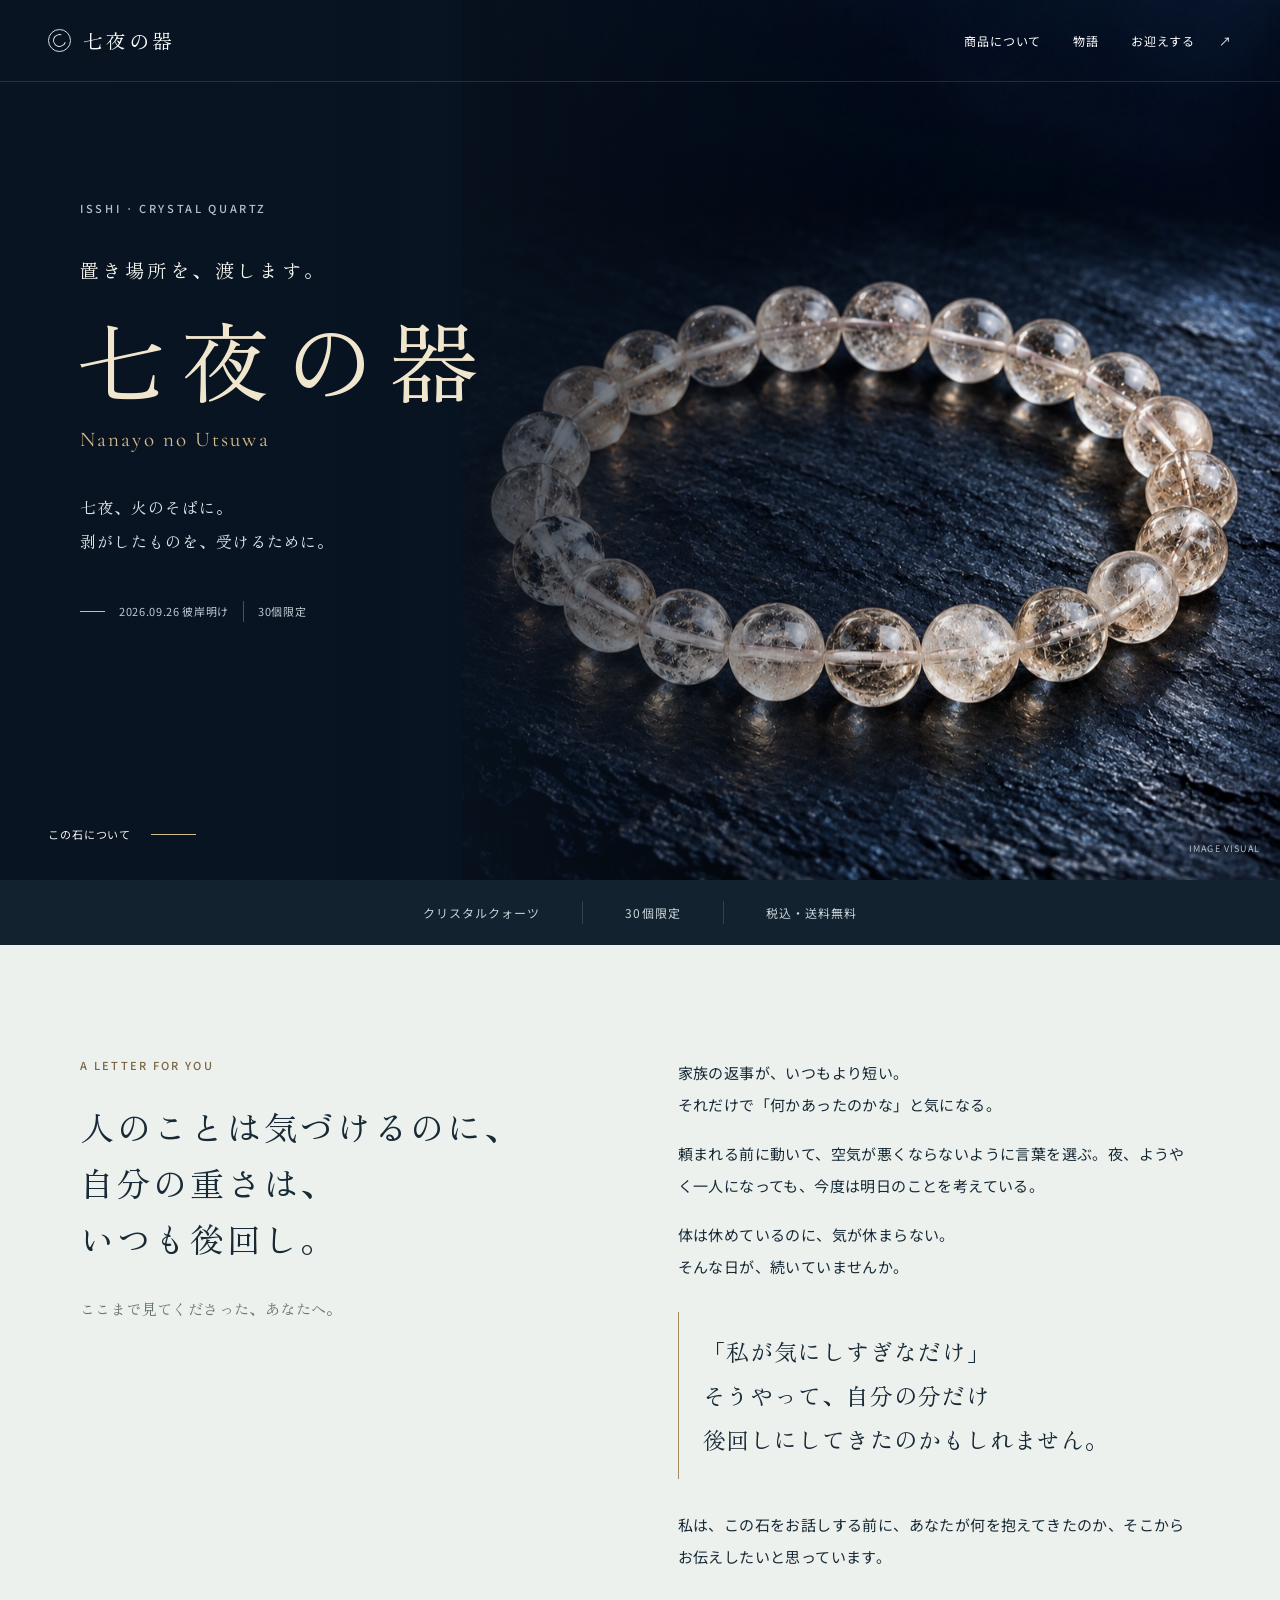
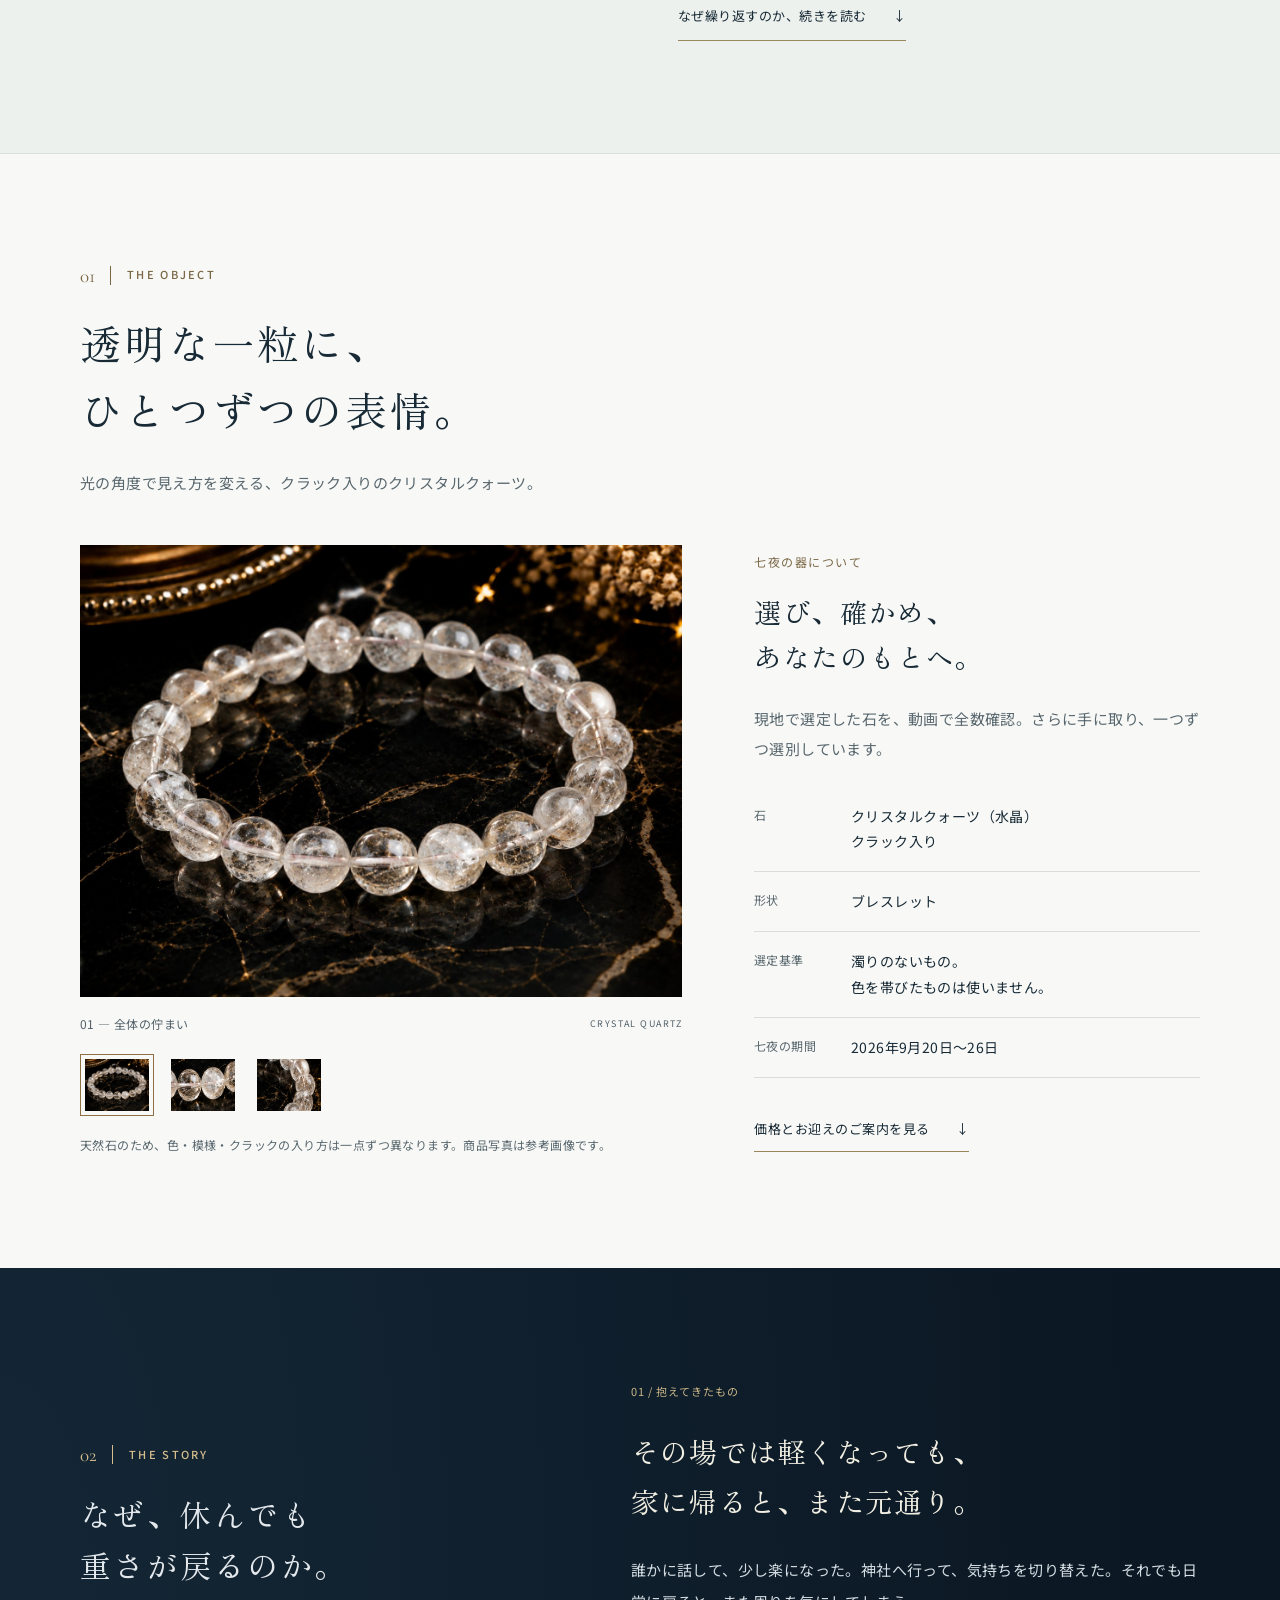
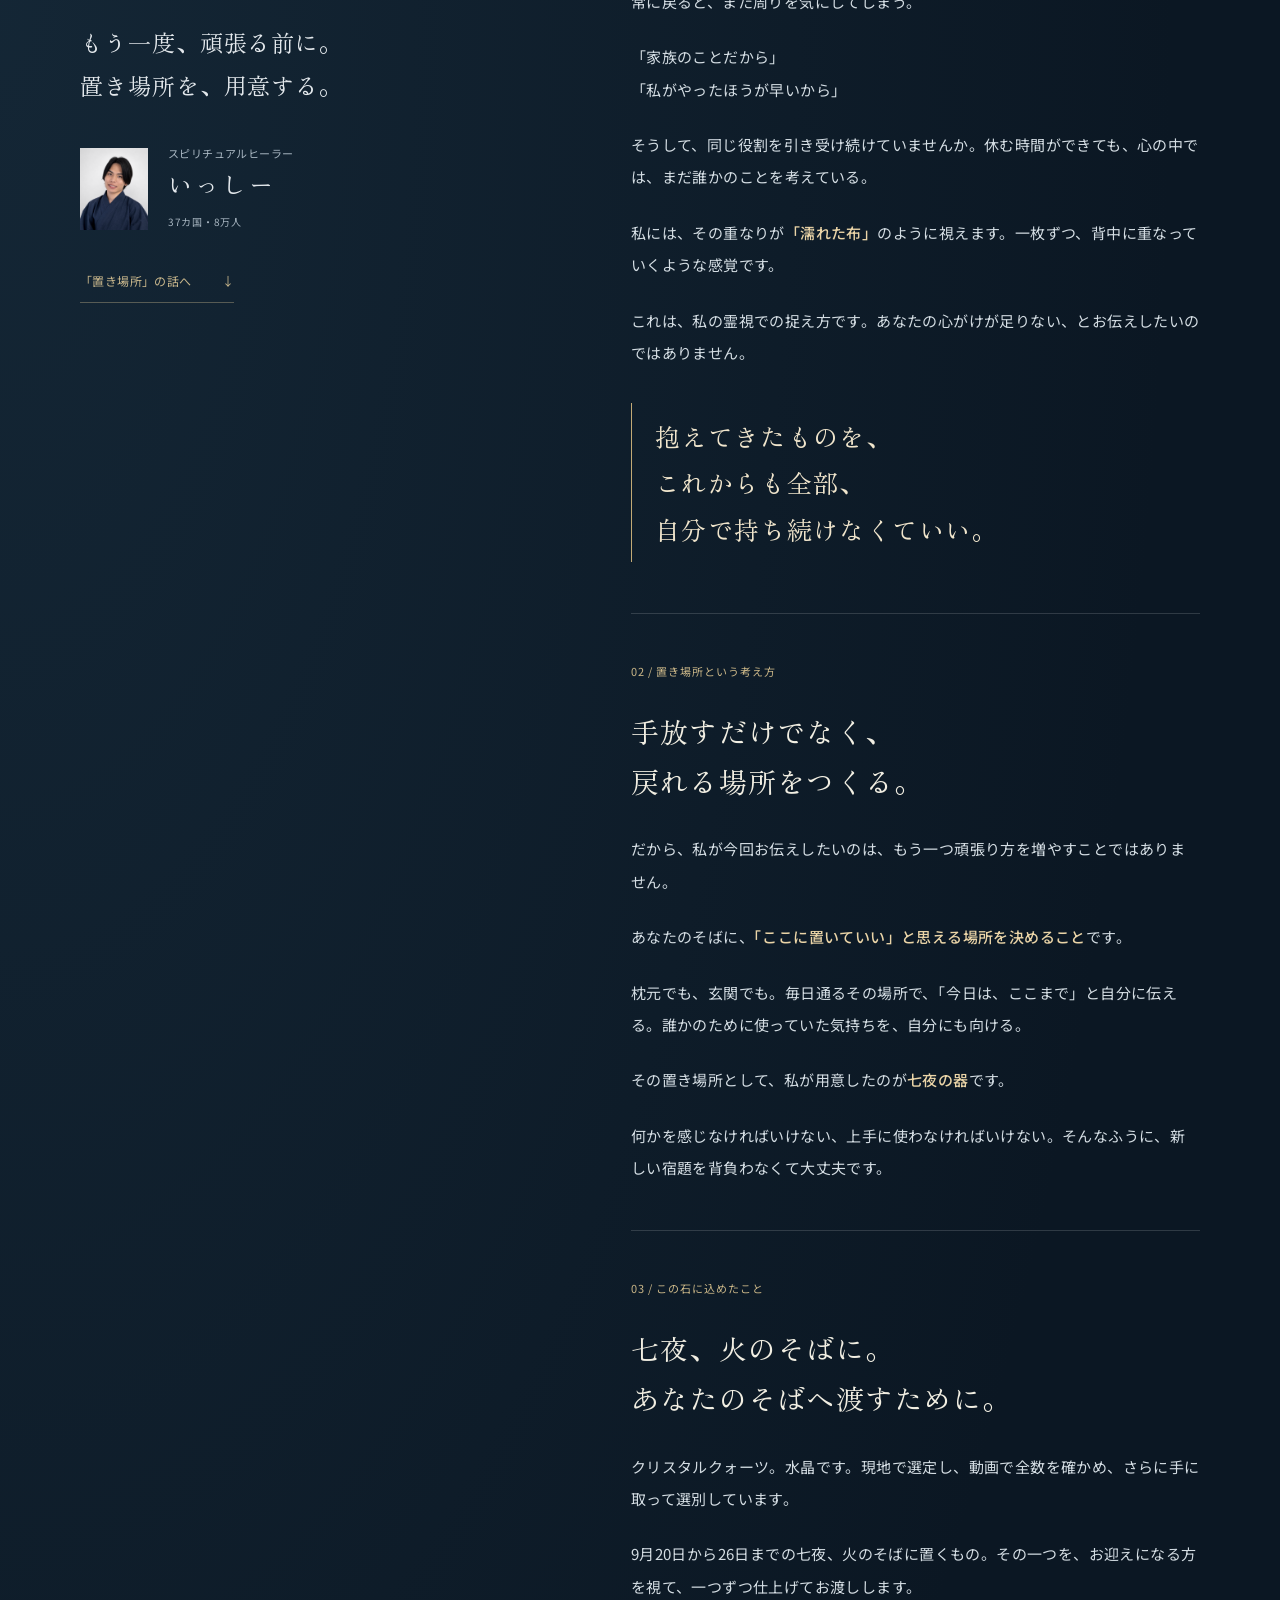
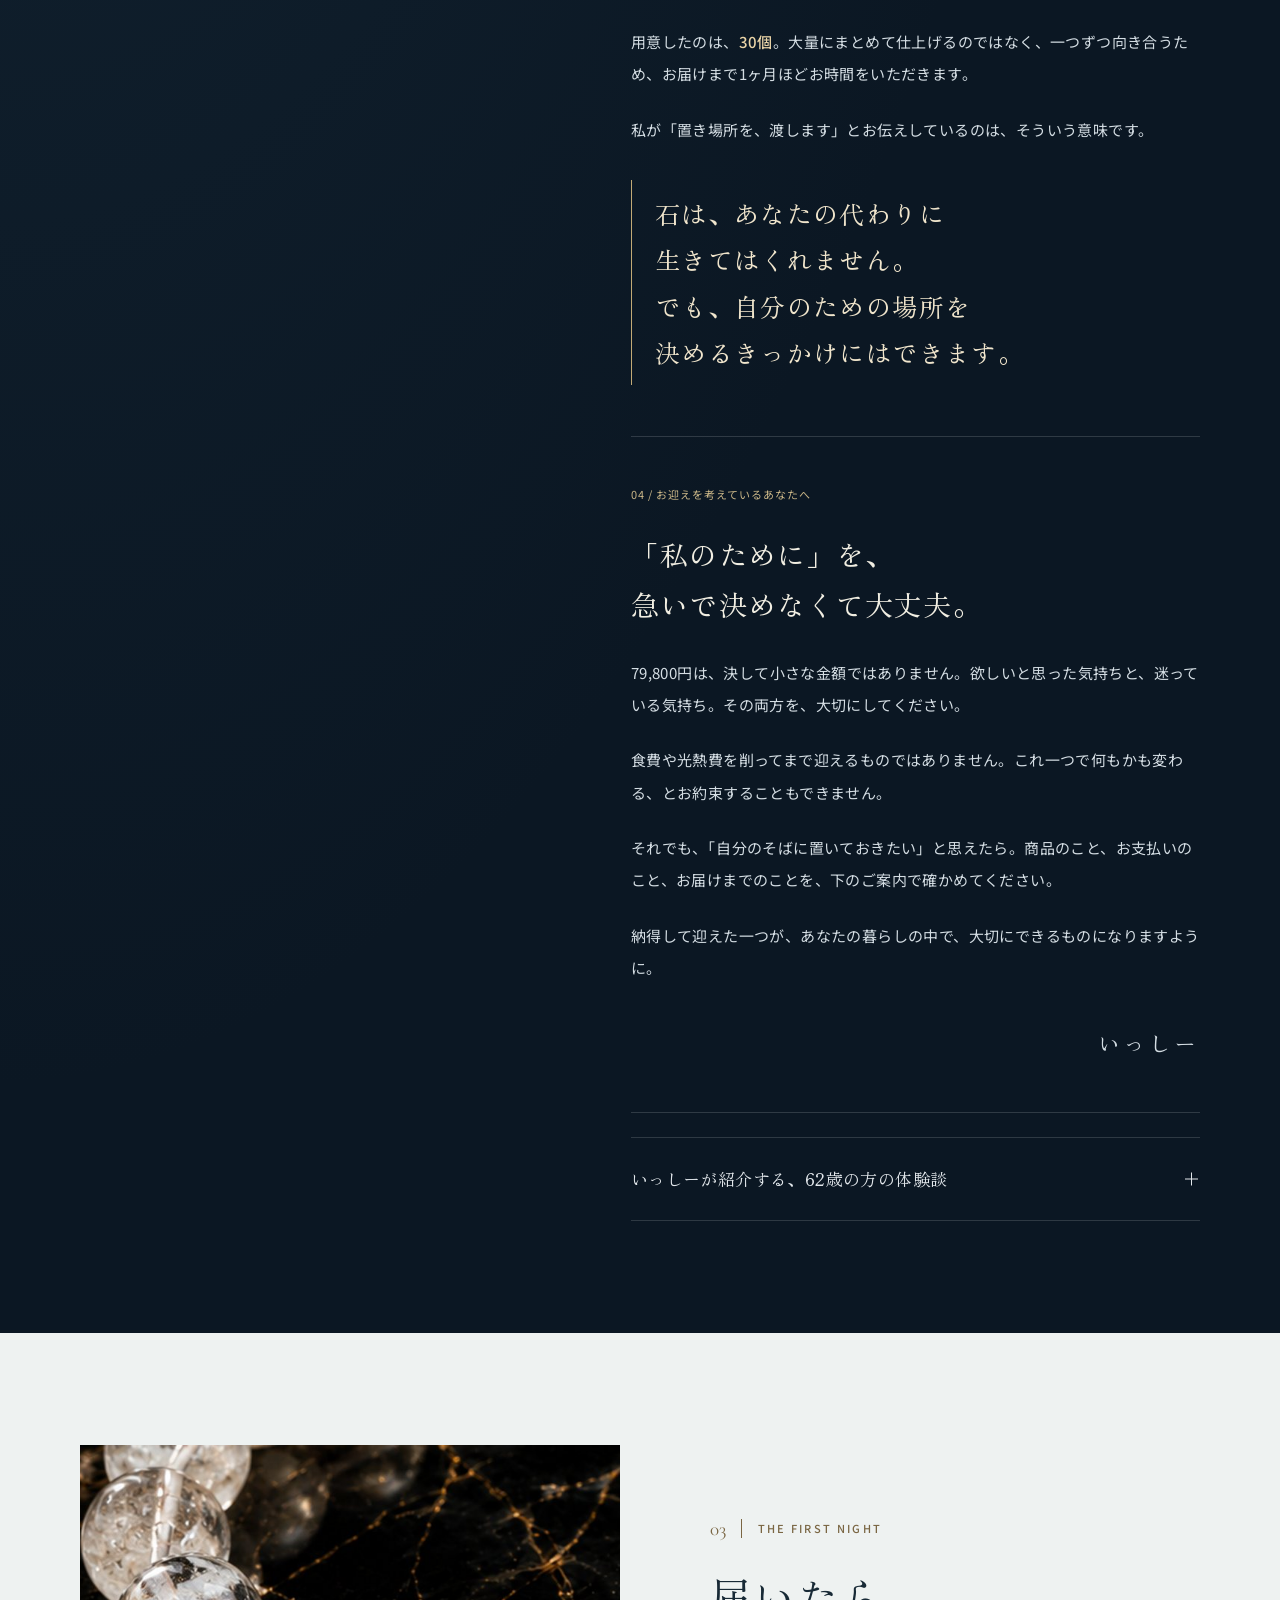
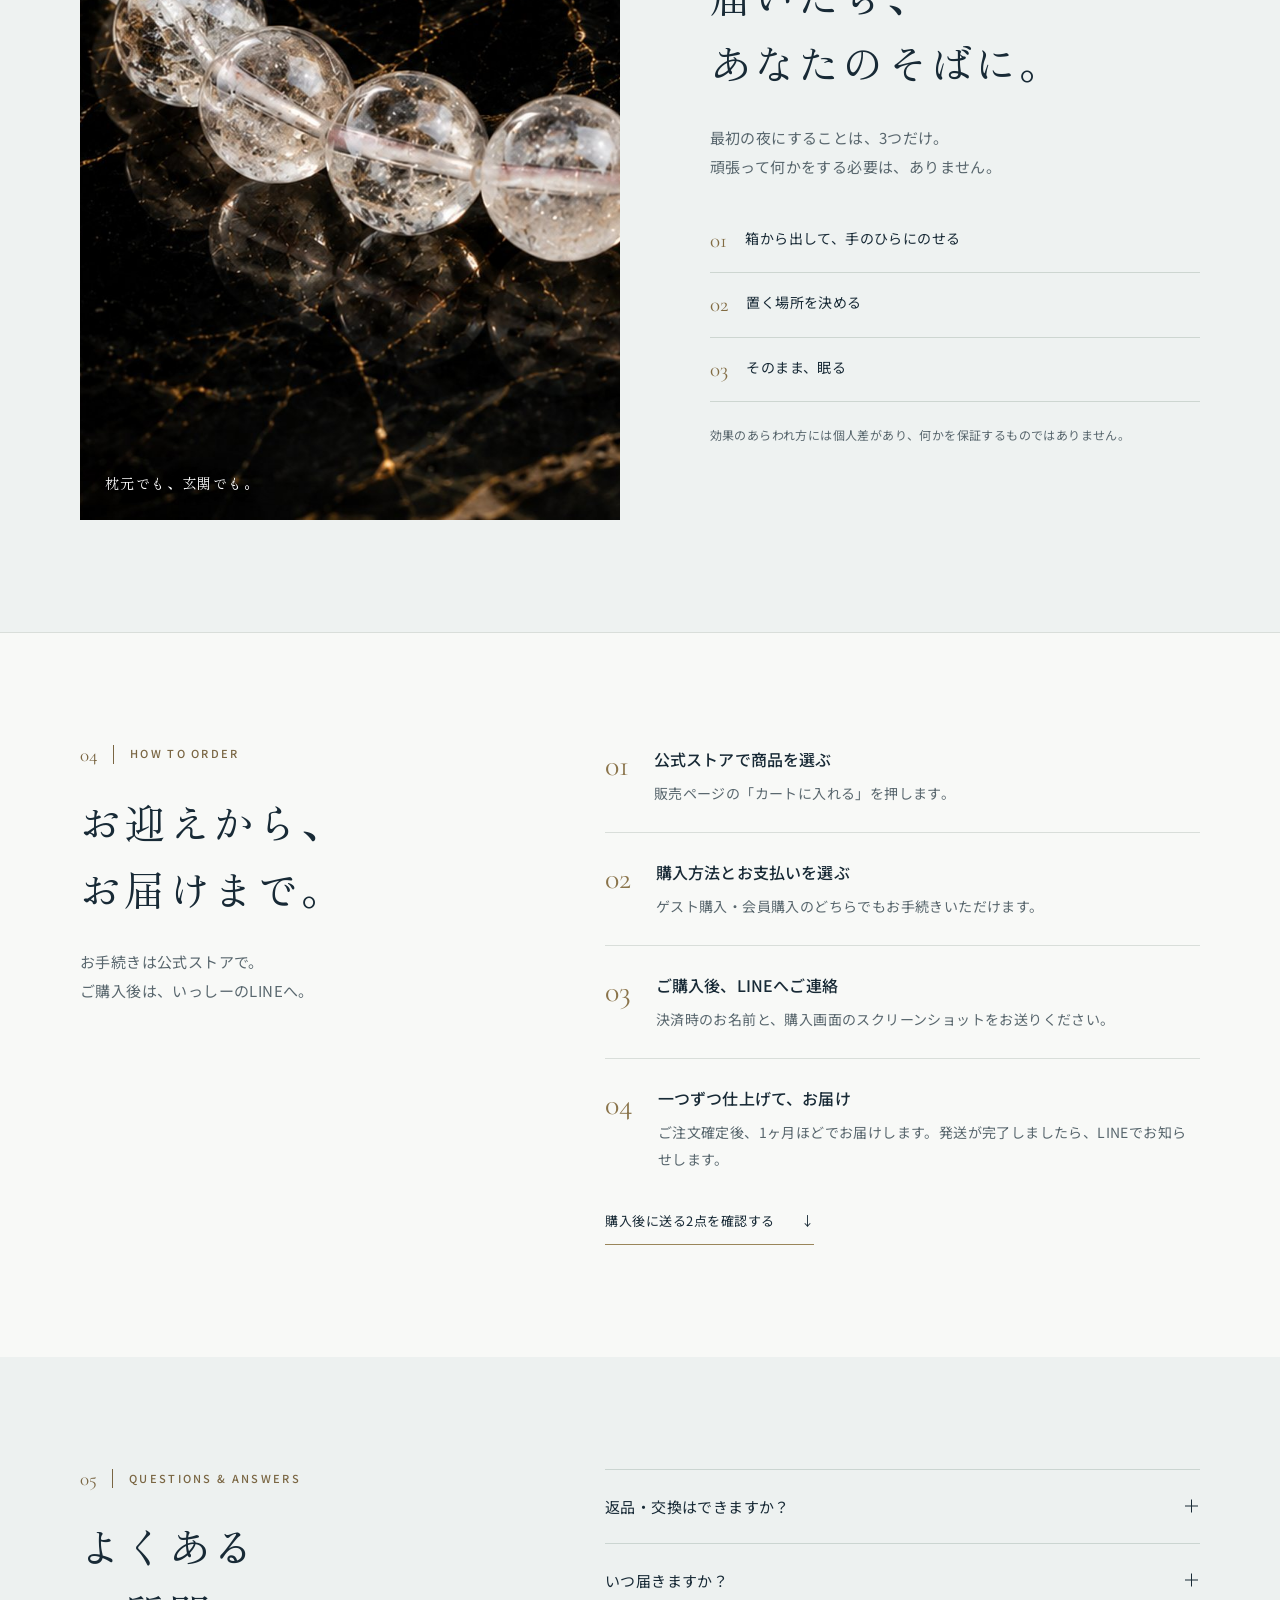
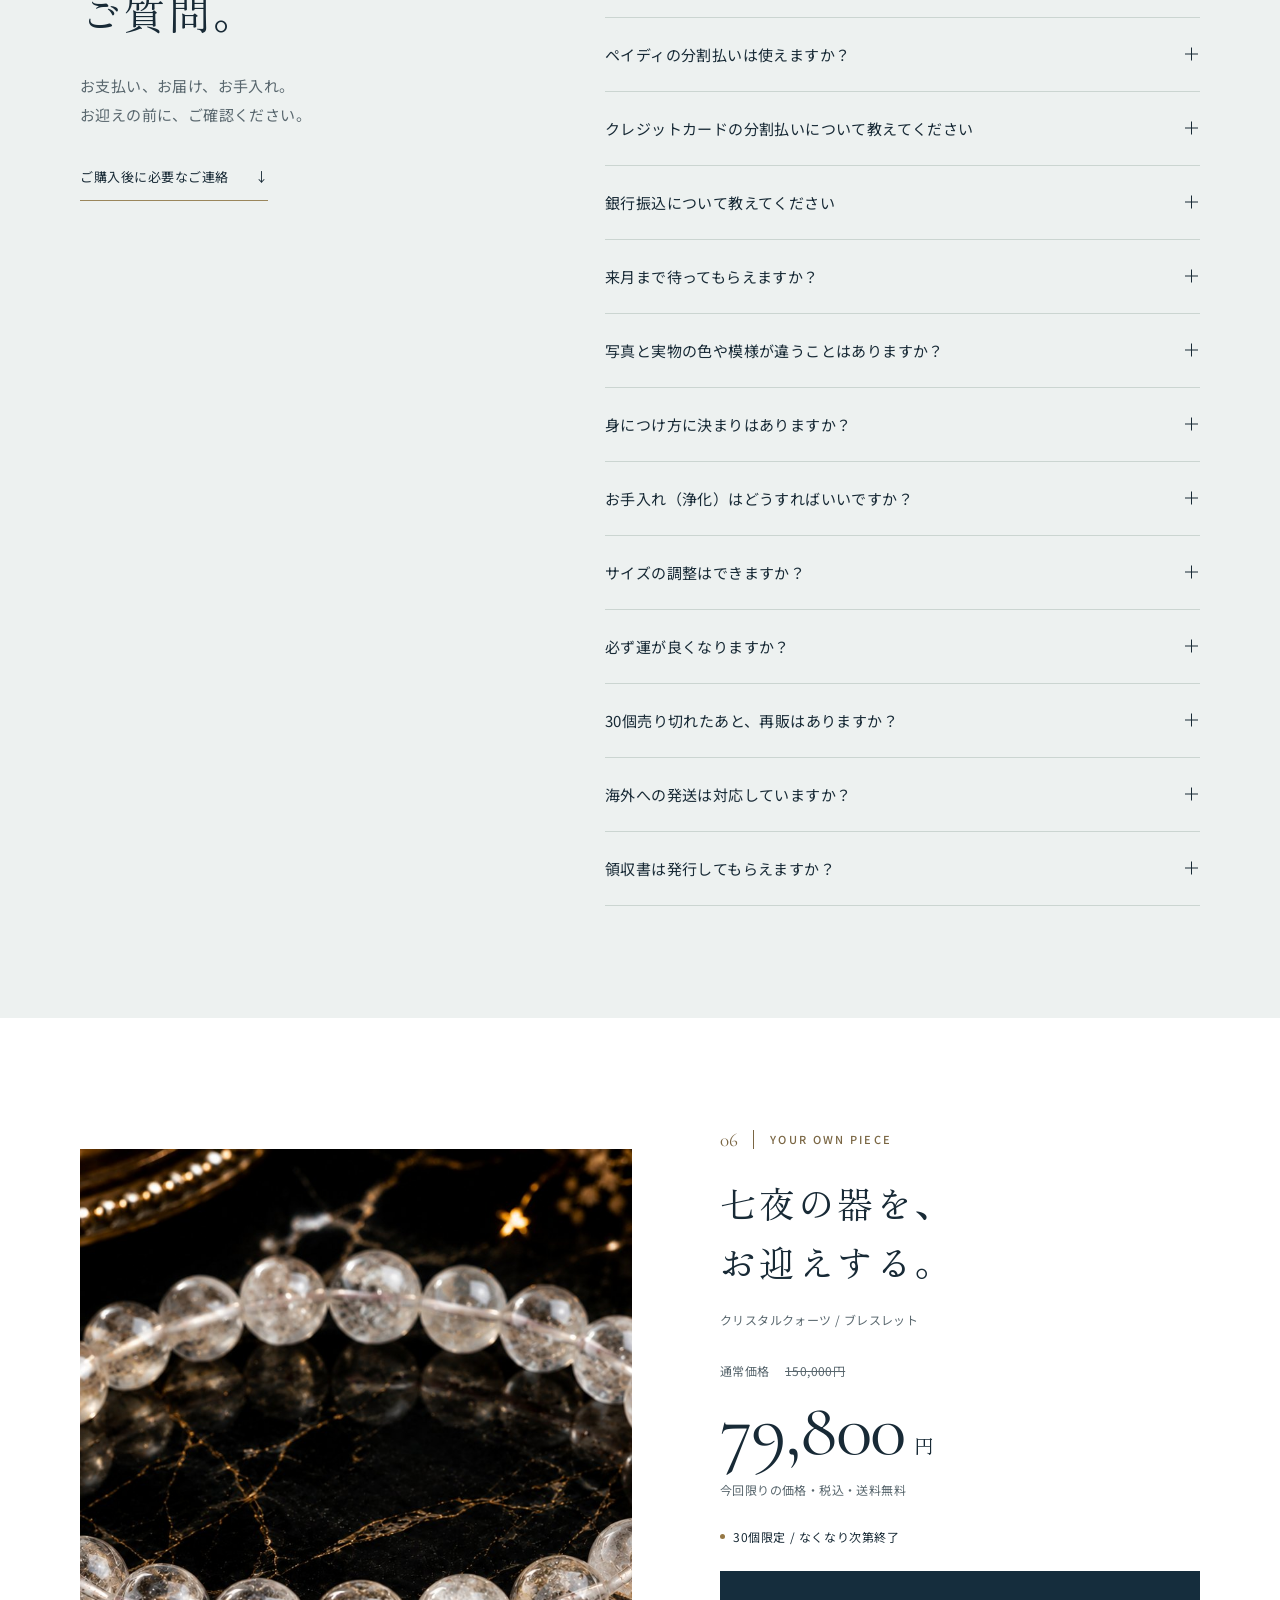
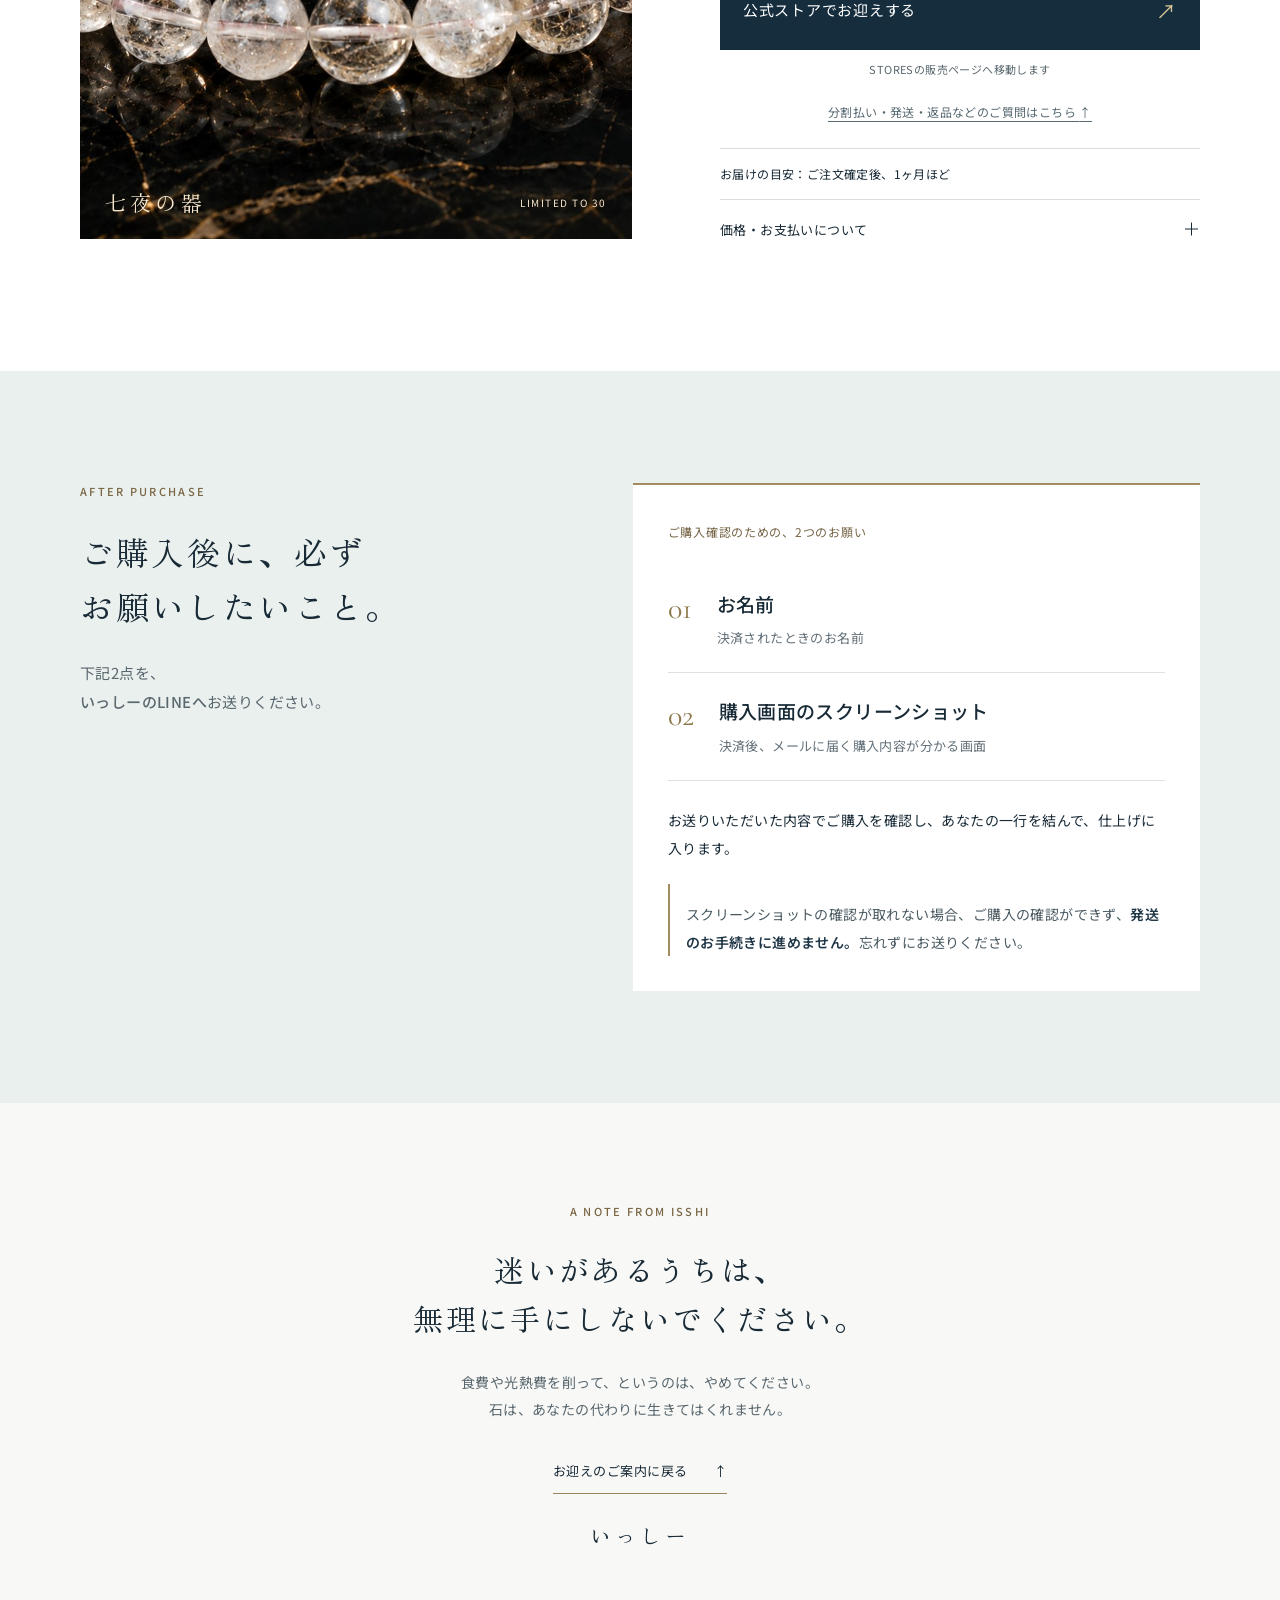
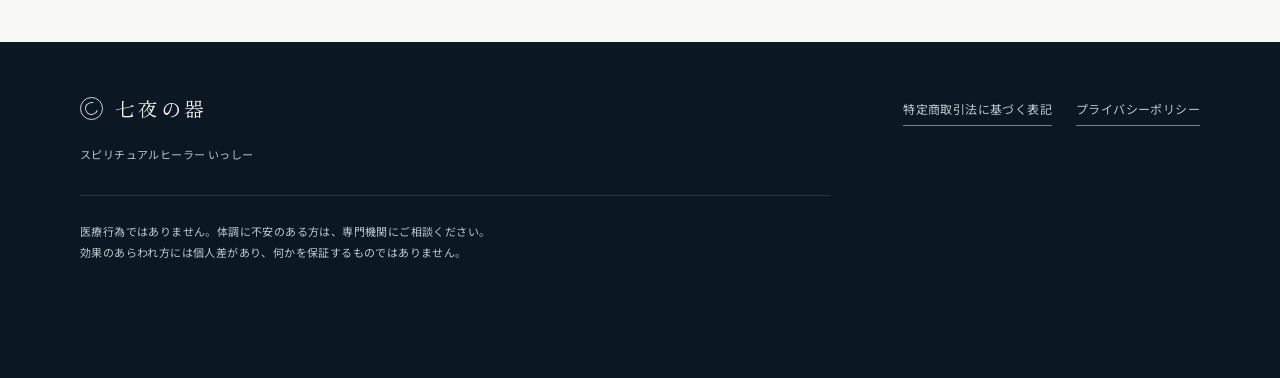
==== commit 8c132f62: "Expand mobile sales letter, purchase FAQ and LINE follow-up guidance" ====
--- a/index.html
+++ b/index.html
@@ -19,7 +19,7 @@
 <div class="reading-progress" aria-hidden="true"></div>
 <header class="site-header">
  <a class="wordmark" href="#top" aria-label="七夜の器 トップへ"><span class="brand-ring" aria-hidden="true"></span>七夜の器</a>
- <nav aria-label="ページ内ナビゲーション"><a href="#stone">商品について</a><a href="#story" class="nav-story">物語</a><a href="#order">お迎えする<span aria-hidden="true">↗</span></a></nav>
+ <nav aria-label="ページ内ナビゲーション"><a href="#stone">商品について</a><a href="#story" class="nav-story">物語</a><a href="#faq" class="nav-faq">ご質問</a><a href="#order">お迎えする<span aria-hidden="true">↗</span></a></nav>
 </header>
 <main id="main">
 <section class="hero" id="top" aria-labelledby="hero-title">
@@ -29,13 +29,19 @@
   <p class="hero-intro">置き場所を、渡します。</p>
   <h1 id="hero-title">七夜の器</h1>
   <p class="hero-roman" lang="en">Nanayo no Utsuwa</p>
-  <p class="hero-copy">七夜、火のそばに置いていました。<br>剥がしたものを、受けるために。</p>
+  <p class="hero-copy">七夜、火のそばに。<br>剥がしたものを、受けるために。</p>
   <div class="hero-edition"><span class="edition-line"></span>2026.09.26 彼岸明け<span>30個限定</span></div>
  </div>
  <a class="hero-scroll" href="#stone"><span>この石について</span><span class="scroll-line" aria-hidden="true"></span></a>
  <span class="hero-caption">IMAGE VISUAL</span>
 </section>
 <div class="essentials" aria-label="商品の概要"><span>クリスタルクォーツ</span><span>30個限定</span><span>税込・送料無料</span></div>
+<section class="letter-opening section" id="your-state" aria-labelledby="state-title">
+ <div class="container letter-opening-layout">
+  <div class="reveal"><p class="eyebrow">A LETTER FOR YOU</p><h2 id="state-title">人のことは気づけるのに、<br>自分の重さは、<br>いつも後回し。</h2><p class="letter-aside">ここまで見てくださった、あなたへ。</p></div>
+  <div class="letter-copy reveal"><p>家族の返事が、いつもより短い。<br>それだけで「何かあったのかな」と気になる。</p><p>頼まれる前に動いて、空気が悪くならないように言葉を選ぶ。夜、ようやく一人になっても、今度は明日のことを考えている。</p><p>体は休めているのに、気が休まらない。<br>そんな日が、続いていませんか。</p><blockquote>「私が気にしすぎなだけ」<br>そうやって、自分の分だけ<br>後回しにしてきたのかもしれません。</blockquote><p>私は、この石をお話しする前に、あなたが何を抱えてきたのか、そこからお伝えしたいと思っています。</p><a class="text-link" href="#story">なぜ繰り返すのか、続きを読む <span aria-hidden="true">↓</span></a></div>
+ </div>
+</section>
 <section class="product section" id="stone" aria-labelledby="stone-title">
  <div class="container">
   <div class="section-heading reveal"><p class="eyebrow"><span>01</span> THE OBJECT</p><h2 id="stone-title">透明な一粒に、<br>ひとつずつの表情。</h2><p class="section-lead">光の角度で見え方を変える、<br class="mobile-only">クラック入りのクリスタルクォーツ。</p></div>
@@ -59,33 +65,15 @@
   </div>
  </div>
 </section>
-<section class="story section" id="story" aria-labelledby="story-title">
+<section class="story section sales-letter" id="story" aria-labelledby="story-title">
  <div class="container story-layout">
-  <div class="story-intro reveal"><p class="eyebrow"><span>02</span> THE STORY</p><h2 id="story-title">ここまで見てくださった<br>あなたへ。</h2><p class="story-lead">七夜、火のそばに<br>置いてきたものがあります。</p><p>この石に込めた想いと、<br>「置き場所」を用意するということ。<br>いっしーの言葉で、お伝えします。</p><div class="signature"><img src="assets/images/isshi.jpg" alt="いっしー" width="120" height="120" loading="lazy"><div><span>スピリチュアルヒーラー</span><strong>いっしー</strong><small>37カ国・8万人</small></div></div></div>
-  <div class="story-reading reveal"><p class="reading-label">読みたい章を開いてご覧ください</p><details class="story-chapter"><summary>ここまで見てくださった、あなたへ<span class="plus" aria-hidden="true"></span></summary><div class="chapter-body"><p>昨夜、お伝えしましたよね。</p>
-<p><strong>7枚。うち5枚は、あなたのものではなかった。</strong></p>
-<p>そして、10人に1人。剥がしたら、とんでもなく動く方。あなたは、そのお一人でした。</p>
-<p>2000人の中から、視えた方だけに、この場所を開いています。</p>
-<p>その方たちのために、七夜、火のそばに置いてきたものがあります。</p>
-<p><strong>それが、これです。</strong></p></div></details>
-<details class="story-chapter"><summary>「置き場所」を用意するということ<span class="plus" aria-hidden="true"></span></summary><div class="chapter-body"><h4>なぜ、何度祓っても戻ってきたのか</h4><p>邪気とか、念とか、いろんな呼び方があります。でも、実際にどう視えているかは、誰も言いません。</p>
-<p>私には、<strong>濡れた布</strong>に視えます。</p>
-<p>背中に、何枚も重なって張りついている。我慢するたびに、外から一枚ずつかぶさってくるものです。</p>
-<p>1枚なら、そう重くありません。2枚でも、まだ動けます。<strong>でも、5枚を超えると。</strong></p>
-<p>1枚剥がすと、その日は軽くなります。<strong>でも、剥がした場所に、別の1枚が入るんです。</strong></p>
-<p>それに、枚数が多い方を視ると、そのほとんどが<strong>あなたのものではありません。</strong></p>
-<p>誰かから預かったものです。だから、自分では下ろせない。持ち主が、違うので。</p><h4>なぜ、あなたが選ばれたのか</h4><p>枚数が多い方は、たくさんいます。</p>
-<p>でも、その下に、これだけのものが溜まっている方は、8万人視てきて、見たことがない。</p>
-<p>長く詰まっていた水路ほど、通ったときの流れは強い。<strong>あなたが報われずにきた年月は、消えていません。溜まっているだけです。</strong></p>
-<p>選ばれたのは、いちばん重かったからじゃない。<strong>いちばん、動くからです。</strong></p><h4>剥がした布は、どこかに置かないといけない</h4><p>全部いっぺんに剥がすしかありません。1枚ずつだと、下から出てくるので。</p>
-<p>ただ、ここに問題があります。</p>
-<p><strong>剥がした布を、そのへんに置いたら。</strong>また誰かの背中に張りつきます。</p>
-<p>置き場所が、要るんです。</p>
-<p>あなたが何度祓っても戻ってきたのは、祓った人が下手だったからではありません。</p>
-<p><strong>置き場所を、用意していなかっただけです。</strong></p>
-<p>37カ国、どこの土地も、置き場所には必ず物を使っていました。人が受けている土地は、1つもなかった。</p>
-<p>持ったまま歩いて、行った先で落とす。だから、動かない物に置く。</p></div></details>
-<details class="story-chapter"><summary>62歳の方に、起きたこと<span class="plus" aria-hidden="true"></span></summary><div class="chapter-body"><p>夫の親の介護をしながら、パートに出て、家に帰ればまた家事。誰にも文句を言わず、10年。</p>
+  <div class="story-intro reveal"><p class="eyebrow"><span>02</span> THE STORY</p><h2 id="story-title">なぜ、休んでも<br>重さが戻るのか。</h2><p class="story-lead">もう一度、頑張る前に。<br>置き場所を、用意する。</p><div class="signature"><img src="assets/images/isshi.jpg" alt="いっしー" width="120" height="120" loading="lazy"><div><span>スピリチュアルヒーラー</span><strong>いっしー</strong><small>37カ国・8万人</small></div></div><a class="letter-index" href="#the-place">「置き場所」の話へ <span aria-hidden="true">↓</span></a></div>
+  <div class="letter-body">
+   <article class="letter-chapter reveal"><p class="chapter-number">01 / 抱えてきたもの</p><h3>その場では軽くなっても、<br>家に帰ると、また元通り。</h3><p>誰かに話して、少し楽になった。神社へ行って、気持ちを切り替えた。それでも日常に戻ると、また周りを気にしてしまう。</p><p>「家族のことだから」<br>「私がやったほうが早いから」</p><p>そうして、同じ役割を引き受け続けていませんか。休む時間ができても、心の中では、まだ誰かのことを考えている。</p><p>私には、その重なりが<strong>「濡れた布」</strong>のように視えます。一枚ずつ、背中に重なっていくような感覚です。</p><p>これは、私の霊視での捉え方です。あなたの心がけが足りない、とお伝えしたいのではありません。</p><blockquote>抱えてきたものを、<br>これからも全部、<br>自分で持ち続けなくていい。</blockquote></article>
+   <article class="letter-chapter reveal" id="the-place"><p class="chapter-number">02 / 置き場所という考え方</p><h3>手放すだけでなく、<br>戻れる場所をつくる。</h3><p>だから、私が今回お伝えしたいのは、もう一つ頑張り方を増やすことではありません。</p><p>あなたのそばに、<strong>「ここに置いていい」と思える場所を決めること</strong>です。</p><p>枕元でも、玄関でも。毎日通るその場所で、「今日は、ここまで」と自分に伝える。誰かのために使っていた気持ちを、自分にも向ける。</p><p>その置き場所として、私が用意したのが<strong>七夜の器</strong>です。</p><p>何かを感じなければいけない、上手に使わなければいけない。そんなふうに、新しい宿題を背負わなくて大丈夫です。</p></article>
+   <article class="letter-chapter reveal"><p class="chapter-number">03 / この石に込めたこと</p><h3>七夜、火のそばに。<br>あなたのそばへ渡すために。</h3><p>クリスタルクォーツ。水晶です。現地で選定し、動画で全数を確かめ、さらに手に取って選別しています。</p><p>9月20日から26日までの七夜、火のそばに置くもの。その一つを、お迎えになる方を視て、一つずつ仕上げてお渡しします。</p><p>用意したのは、<strong>30個</strong>。大量にまとめて仕上げるのではなく、一つずつ向き合うため、お届けまで1ヶ月ほどお時間をいただきます。</p><p>私が「置き場所を、渡します」とお伝えしているのは、そういう意味です。</p><blockquote>石は、あなたの代わりに<br>生きてはくれません。<br>でも、自分のための場所を<br>決めるきっかけにはできます。</blockquote></article>
+   <article class="letter-chapter reveal"><p class="chapter-number">04 / お迎えを考えているあなたへ</p><h3>「私のために」を、<br>急いで決めなくて大丈夫。</h3><p>79,800円は、決して小さな金額ではありません。欲しいと思った気持ちと、迷っている気持ち。その両方を、大切にしてください。</p><p>食費や光熱費を削ってまで迎えるものではありません。これ一つで何もかも変わる、とお約束することもできません。</p><p>それでも、「自分のそばに置いておきたい」と思えたら。商品のこと、お支払いのこと、お届けまでのことを、下のご案内で確かめてください。</p><p>納得して迎えた一つが、あなたの暮らしの中で、大切にできるものになりますように。</p><p class="letter-sign">いっしー</p></article>
+   <div class="letter-experience reveal"><details class="story-chapter"><summary>いっしーが紹介する、62歳の方の体験談<span class="plus" aria-hidden="true"></span></summary><div class="chapter-body"><p>夫の親の介護をしながら、パートに出て、家に帰ればまた家事。誰にも文句を言わず、10年。</p>
 <p>その方が書いてきた一行は、<strong>「もう、何も感じません」</strong>でした。</p>
 <p>背中を視ました。布が、7枚。そのうち5枚は、その方のものではありませんでした。</p>
 <p>ご主人の分。お義母さんの分。実のお母さんの分。それから、名前も知らない、どなたかの分。</p>
@@ -96,21 +84,8 @@
 <p>「いっしーさん。私、10年ぶりに、笑いました」</p>
 <p>その方は、何かを新しく手に入れたんじゃありません。20年、電話は来なかったんじゃなくて、来られなかった。布が、ふさいでいたので。</p>
 <p>流れは、切れていません。あなたにも、ずっと通っています。</p>
-<p>次にこの石を手にするのは、鑑定で選ばれた、あなたです。</p><p class="note">個人の体験であり、同様の結果を保証するものではありません。</p></div></details>
-<details class="story-chapter"><summary>七夜を通した、30個のこと<span class="plus" aria-hidden="true"></span></summary><div class="chapter-body"><h4>38年ぶり。次は、2150年。</h4><p>彼岸が明ける日に、大安と一粒万倍日が重なる。<br>あなたの人生で、一度きりです。</p><p>中に入っているひびは、割れているのではありません。<strong>受けた跡です。</strong></p>
-<p>濁りのあるもの、うっすら色を帯びたものは、置き場所になりません。すでに何かを受けているので、受けきれずに割れます。</p>
-<p><strong>残ったのは、30個でした。</strong></p>
-<p>弾いたぶんは、数百個になりました。</p>
-<p>売れば、数百万円にはなります。でも、処分しました。</p>
-<p>七夜は、昨夜で終わりました。<strong>あとから買ってきて、同じ場所に置くことはできません。</strong></p><p>水晶は、どこでも買えます。<br>でも、七夜を通した石は、これだけです。</p></div></details>
-<details class="story-chapter"><summary>最後に、いっしーより<span class="plus" aria-hidden="true"></span></summary><div class="chapter-body"><p>あなたは、今まで何も間違っていません。</p>
-<p>盛り塩も、神社も、占いも。全部、正しかった。上の1枚は、ちゃんと剥がれていた。</p>
-<p>ただ、下に何枚あるかを、誰も見なかった。置き場所を、誰も用意しなかった。それだけです。</p>
-<p><strong>あなたのせいじゃなかった。</strong>私は、それを言いに来ました。</p>
-<p>もし今、「こんなに高いものを、私なんかが」と胸がざわついているなら。</p>
-<p>それは、いちばん下の1枚が、まだ張りついている音です。5人分を背負ってきた方ほど、自分のためにお金を使うことに、いちばん抵抗があります。</p>
-<p>でも、あなたは視えた方です。<strong>剥がしたら、大きく動く方です。</strong></p>
-<p><strong>迷っている、その気持ちごと。</strong>連れて、いきましょう。</p></div></details></div>
+<p>次にこの石を手にするのは、鑑定で選ばれた、あなたです。</p><p class="note">個人の体験であり、同様の結果を保証するものではありません。</p></div></details></div>
+  </div>
  </div>
 </section>
 <section class="ritual section" aria-labelledby="ritual-title">
@@ -119,30 +94,38 @@
   <div class="ritual-content reveal"><p class="eyebrow"><span>03</span> THE FIRST NIGHT</p><h2 id="ritual-title">届いたら、<br>あなたのそばに。</h2><p>最初の夜にすることは、3つだけ。<br>頑張って何かをする必要は、ありません。</p><ol class="ritual-steps"><li><span>01</span>箱から出して、手のひらにのせる</li><li><span>02</span>置く場所を決める</li><li><span>03</span>そのまま、眠る</li></ol><p class="note">効果のあらわれ方には個人差があり、何かを保証するものではありません。</p></div>
  </div>
 </section>
+
+<section class="guide section" id="guide" aria-labelledby="guide-title">
+ <div class="container guide-layout">
+  <div class="reveal"><p class="eyebrow"><span>04</span> HOW TO ORDER</p><h2 id="guide-title">お迎えから、<br>お届けまで。</h2><p class="section-lead">お手続きは公式ストアで。<br>ご購入後は、いっしーのLINEへ。</p></div>
+  <div class="reveal"><ol class="order-steps"><li><span class="step-number">01</span><div><h3>公式ストアで商品を選ぶ</h3><p>販売ページの「カートに入れる」を押します。</p></div></li><li><span class="step-number">02</span><div><h3>購入方法とお支払いを選ぶ</h3><p>ゲスト購入・会員購入のどちらでもお手続きいただけます。</p></div></li><li><span class="step-number">03</span><div><h3>ご購入後、LINEへご連絡</h3><p>決済時のお名前と、購入画面のスクリーンショットをお送りください。</p></div></li><li><span class="step-number">04</span><div><h3>一つずつ仕上げて、お届け</h3><p>ご注文確定後、1ヶ月ほどでお届けします。発送が完了しましたら、LINEでお知らせします。</p></div></li></ol>
+  <a class="text-link" href="#after-purchase">購入後に送る2点を確認する <span aria-hidden="true">↓</span></a>
+  </div>
+ </div>
+</section>
+<section class="faq section" id="faq" aria-labelledby="faq-title"><div class="container faq-layout"><div class="reveal"><p class="eyebrow"><span>05</span> QUESTIONS &amp; ANSWERS</p><h2 id="faq-title">よくある<br>ご質問。</h2><p class="section-lead">お支払い、お届け、お手入れ。<br>お迎えの前に、ご確認ください。</p><a class="text-link" href="#after-purchase">ご購入後に必要なご連絡 <span aria-hidden="true">↓</span></a></div><div class="faq-list"><details><summary>返品・交換はできますか？<span class="plus" aria-hidden="true"></span></summary><div class="an"><p>この石は一つずつ、お迎えになる方を視て仕上げている1点ものです。そのため、<strong>お客様のご都合による返品・交換はお受けできません。</strong></p><p>迷いがあるうちは、無理に手にしないでください。納得してお迎えいただければと思っています。</p><p>お届けの際の破損など、明らかな不備があった場合は、<strong>商品到着後7日以内に、いっしーのLINEへ</strong>ご連絡ください。</p></div></details>
+<details><summary>いつ届きますか？<span class="plus" aria-hidden="true"></span></summary><div class="an"><p>ご注文確定後、<strong>1ヶ月ほど</strong>でお届けします。一つずつ仕上げるため、お時間をいただいています。</p><p>ご購入後は、決済時のお名前と購入画面のスクリーンショットを、いっしーのLINEへお送りください。確認が取れない場合、発送のお手続きに進めません。</p><p>発送が完了しましたら、LINEでお知らせします。</p></div></details>
+<details><summary>ペイディの分割払いは使えますか？<span class="plus" aria-hidden="true"></span></summary><div class="an"><p><strong>STORESネットショップでは、ペイディの3回・6回・12回の分割あと払いはご利用いただけません。</strong></p><p>分割払いをご希望の場合は、クレジットカードでお支払いいただき、ご自身でカード会社の「あとから分割」などのサービスをお手続きください。</p><p>変更できるかどうかは、カード会社やご契約によって異なります。ご購入前に、次の「クレジットカードの分割払い」のご案内をご確認ください。</p></div></details>
+<details><summary>クレジットカードの分割払いについて教えてください<span class="plus" aria-hidden="true"></span></summary><div class="an"><p>分割払いをご希望の方は、<strong>ご購入前に、お持ちのカードで「あとから分割」が利用できるか</strong>をカード会社へご確認ください。</p><p>利用できる場合は、クレジットカードでお支払い後、カード会社のアプリ・会員サイト等から、ご自身で変更のお手続きをお願いいたします。当ストアから変更することはできません。</p><p>利用可否・分割回数・手数料・お申し込み期限は、カード会社やご契約によって異なります。</p></div></details>
+<details><summary>銀行振込について教えてください<span class="plus" aria-hidden="true"></span></summary><div class="an"><p>銀行振込でのお支払いに対応しています。振込先はSTORESの口座です。</p><p>ご注文後、STORESからお送りするメールに記載された振込先・お支払い期限をご確認のうえ、お振込みください。</p><p>振込手数料はお客様のご負担となります。</p></div></details>
+<details><summary>来月まで待ってもらえますか？<span class="plus" aria-hidden="true"></span></summary><div class="an"><p>本商品は30個限定のため、<strong>翌月までのお取り置き・在庫の確保は承っておりません。</strong></p><p>在庫がなくなり次第、販売終了となります。ご購入されるタイミングで、公式ストアの在庫状況をご確認ください。</p></div></details>
+<details><summary>写真と実物の色や模様が違うことはありますか？<span class="plus" aria-hidden="true"></span></summary><div class="an"><p>天然石のため、色・模様・クラックの入り方は一点ずつ異なります。</p><p>掲載している商品写真は参考画像です。メインビジュアルはイメージ画像となります。ご利用の画面や環境により、実物の色と異なって見えることがあります。</p><p>到着時の破損など、明らかな不備については「返品・交換」のご案内をご確認ください。</p></div></details>
+<details><summary>身につけ方に決まりはありますか？<span class="plus" aria-hidden="true"></span></summary><div class="an"><p>ブレスレットとして身につけても、枕元や玄関などに置いても構いません。つけていないと意味がない、ということはありません。</p><p>あなたが落ち着ける場所を決めて、そこに置いてください。持ち歩いた日は、決めた場所へ戻してあげてください。</p></div></details>
+<details><summary>お手入れ（浄化）はどうすればいいですか？<span class="plus" aria-hidden="true"></span></summary><div class="an"><p>七夜の器は、こちらで浄化を済ませてお届けします。<strong>追加の浄化や、塩・お香を使うことは必要ありません。</strong></p><p>汚れが気になるときは、乾いた柔らかい布で拭いてください。長時間の水濡れや、直射日光に長時間さらすことは避けてください。</p></div></details>
+<details><summary>サイズの調整はできますか？<span class="plus" aria-hidden="true"></span></summary><div class="an"><p>申し訳ありません。<strong>サイズのご調整は承っておりません。</strong></p><p>手首に合うか気になる場合は、ご購入前にいっしーのLINEへお問い合わせください。身につけず、枕元や玄関に置いてお使いいただくこともできます。</p></div></details>
+<details><summary>必ず運が良くなりますか？<span class="plus" aria-hidden="true"></span></summary><div class="an"><p><strong>効果のあらわれ方には個人差があり、何かを保証するものではありません。</strong></p><p>医療行為ではありません。体調に不安がある場合は、専門機関へご相談ください。ご自身の暮らしを大切にしながら、お迎えをお考えください。</p></div></details>
+<details><summary>30個売り切れたあと、再販はありますか？<span class="plus" aria-hidden="true"></span></summary><div class="an"><p>今回ご案内している七夜の器は、<strong>再販の予定はありません。</strong></p><p>30個の在庫がなくなり次第、販売終了となります。</p></div></details>
+<details><summary>海外への発送は対応していますか？<span class="plus" aria-hidden="true"></span></summary><div class="an"><p>申し訳ございません。<strong>国内発送のみ</strong>の対応となっており、海外への発送には対応しておりません。</p></div></details>
+<details><summary>領収書は発行してもらえますか？<span class="plus" aria-hidden="true"></span></summary><div class="an"><p>申し訳ございません。<strong>当ストアでは領収書の発行に対応しておりません。</strong></p><p>ご購入の記録として、STORESからの注文確認メールを保管してください。銀行振込をご利用の場合は、振込控えもあわせて保管をお願いいたします。</p></div></details></div></div></section>
 <section class="offer section" id="order" aria-labelledby="order-title">
  <div class="container offer-layout">
   <div class="offer-visual reveal"><img src="assets/images/stone.jpg" alt="七夜の器 クリスタルクォーツのブレスレット" width="1400" height="1050" loading="lazy" decoding="async"><div class="offer-visual-caption"><span>七夜の器</span><span>LIMITED TO 30</span></div></div>
-  <div class="offer-details reveal"><p class="eyebrow"><span>04</span> YOUR OWN PIECE</p><h2 id="order-title">七夜の器を、<br>お迎えする。</h2><p class="offer-type">クリスタルクォーツ / ブレスレット</p><p class="normal-price">通常価格 <s>150,000円</s></p><div class="price"><span>79,800</span><small>円</small></div><p class="price-note">今回限りの価格・税込・送料無料</p><p class="availability"><span aria-hidden="true"></span>30個限定 / なくなり次第終了</p><a class="button primary" href="https://pmsdqb4c2p0emj0yagvc.stores.jp/items/6a978231ebcaaf1a2f7be50d">公式ストアでお迎えする <span aria-hidden="true">↗</span></a><p class="secure-note">STORESの販売ページへ移動します</p><p class="delivery-note">お届けの目安：ご注文確定後、1ヶ月ほど</p>
-  <details class="offer-more"><summary>価格・お支払いについて<span class="plus" aria-hidden="true"></span></summary><div class="an"><p>通常価格は、当ストアでの過去の販売価格です。今回は79,800円でご案内しています。</p><p>クレジットカード、コンビニ決済、銀行振込、PayPay、楽天ペイ、PayPal、キャリア決済に対応しています。詳しくは販売ページでご確認ください。</p><p>銀行振込の振込手数料はお客様のご負担となります。</p></div></details>
+  <div class="offer-details reveal"><p class="eyebrow"><span>06</span> YOUR OWN PIECE</p><h2 id="order-title">七夜の器を、<br>お迎えする。</h2><p class="offer-type">クリスタルクォーツ / ブレスレット</p><p class="normal-price">通常価格 <s>150,000円</s></p><div class="price"><span>79,800</span><small>円</small></div><p class="price-note">今回限りの価格・税込・送料無料</p><p class="availability"><span aria-hidden="true"></span>30個限定 / なくなり次第終了</p><a class="button primary" href="https://pmsdqb4c2p0emj0yagvc.stores.jp/items/6a978231ebcaaf1a2f7be50d">公式ストアでお迎えする <span aria-hidden="true">↗</span></a><p class="secure-note">STORESの販売ページへ移動します</p><a class="order-faq-link" href="#faq">分割払い・発送・返品などのご質問はこちら <span aria-hidden="true">↑</span></a><p class="delivery-note">お届けの目安：ご注文確定後、1ヶ月ほど</p>
+  <details class="offer-more"><summary>価格・お支払いについて<span class="plus" aria-hidden="true"></span></summary><div class="an"><p>通常価格は、当ストアでの過去の販売価格です。今回は79,800円でご案内しています。</p><p>クレジットカード、コンビニ決済、銀行振込、PayPay、楽天ペイ、PayPal、キャリア決済に対応しています。詳しくは販売ページでご確認ください。</p><p>銀行振込の振込手数料はお客様のご負担となります。</p><p>ペイディの分割払いはご利用いただけません。分割払いをご希望の方は、カード会社の「あとから分割」の利用可否を購入前にご確認いただき、クレジットカードでお支払い後、ご自身で変更のお手続きをお願いいたします。</p></div></details>
   </div>
  </div>
 </section>
-<section class="guide section" id="guide" aria-labelledby="guide-title">
- <div class="container guide-layout">
-  <div class="reveal"><p class="eyebrow"><span>05</span> HOW TO ORDER</p><h2 id="guide-title">お迎えから、<br>お届けまで。</h2><p class="section-lead">お手続きは公式ストアで。<br>ご購入後は、いっしーのLINEへ。</p></div>
-  <div class="reveal"><ol class="order-steps"><li><span class="step-number">01</span><div><h3>公式ストアで商品を選ぶ</h3><p>販売ページの「カートに入れる」を押します。</p></div></li><li><span class="step-number">02</span><div><h3>購入方法とお支払いを選ぶ</h3><p>ゲスト購入・会員購入のどちらでもお手続きいただけます。</p></div></li><li><span class="step-number">03</span><div><h3>ご購入後、LINEへご連絡</h3><p>決済時のお名前と、購入画面のスクリーンショットをお送りください。</p></div></li><li><span class="step-number">04</span><div><h3>一つずつ仕上げて、お届け</h3><p>ご注文確定後、1ヶ月ほどでお届けします。発送が完了しましたら、LINEでお知らせします。</p></div></li></ol>
-  <div class="purchase-notice"><h3>ご購入後にお送りいただくもの</h3><ul><li>お名前（決済されたときのお名前）</li><li>決済後、メールに届く購入画面のスクリーンショット</li></ul><p>上記2点を、いっしーのLINEへお送りください。確認後、あなたの一行を結んで仕上げに入ります。</p><p class="note">スクリーンショットの確認が取れない場合、発送のお手続きに進めません。</p></div>
-  </div>
- </div>
-</section>
-<section class="faq section" id="faq" aria-labelledby="faq-title"><div class="container faq-layout"><div class="reveal"><p class="eyebrow"><span>06</span> QUESTIONS & ANSWERS</p><h2 id="faq-title">ご購入前の<br>ご案内。</h2><p class="section-lead">気になることを、<br>ひとつずつ。</p></div><div class="faq-list reveal"><details><summary>返品・交換はできますか？<span class="plus" aria-hidden="true"></span></summary><div class="an">申し訳ありません。この石は一つずつ、お迎えになる方を視て仕上げている1点ものです。そのため、<b>お客様のご都合による返品・交換はお受けできません</b>。だからこそ、迷いがあるうちは、無理に手にしないでください。万が一、お届けの際の破損など明らかな不備があった場合は、商品到着後7日以内にLINEでご連絡ください。</div></details>
- <details><summary>いつ届きますか？<span class="plus" aria-hidden="true"></span></summary><div class="an">ご注文確定後、<b>1ヶ月ほど</b>でお届けします。一つずつ仕上げるため、まとめて発送ができません。発送が完了しましたら、LINEでお知らせします。</div></details>
- <details><summary>分割払いはできますか？<span class="plus" aria-hidden="true"></span></summary><div class="an">当ストアでは分割払いに対応しておりません。クレジットカードでお支払いいただいた場合、お持ちのカード会社の「あとから分割」サービスをご利用いただけることがあります。詳しくはお使いのカード会社にお問い合わせください。</div></details>
- <details><summary>銀行振込について教えてください<span class="plus" aria-hidden="true"></span></summary><div class="an">対応しております。ご注文後、STORESからお送りするメール内に振込先情報が記載されますので、そちらにお振込みください。振込手数料はお客様ご負担となります。</div></details>
- <details><summary>写真と実物が違うことはありますか？<span class="plus" aria-hidden="true"></span></summary><div class="an">天然石のため、色、模様、クラックの入り方が一点ずつ異なります。<b>中のひびは、割れではなく受けた跡です。</b>掲載している商品画像は参考画像で、ご利用の画面により実物の色と異なって見えることがあります。</div></details>
- <details><summary>必ず運が良くなりますか？<span class="plus" aria-hidden="true"></span></summary><div class="an">正直に、お答えします。効果のあらわれ方には<b>個人差があり、何かを保証するものではありません</b>。急に何かが変わるものでもありません。ただ、ひとつ言えるのは、変わっていった方はみなさん、「そばに置いて、何もしなかった」方たちだった、ということです。</div></details>
- <details><summary>30個売り切れたあと、再販はありますか？<span class="plus" aria-hidden="true"></span></summary><div class="an">ありません。七夜を通した石は、七夜が終わった今、もう作れません。あとから同じ場所に置くこともできません。</div></details>
-</div></div></section>
+<section class="after-purchase section" id="after-purchase" aria-labelledby="after-title"><div class="container after-layout"><div class="reveal"><p class="eyebrow">AFTER PURCHASE</p><h2 id="after-title">ご購入後に、必ず<br>お願いしたいこと。</h2><p class="section-lead">下記2点を、<br><strong>いっしーのLINEへ</strong>お送りください。</p></div><div class="after-card reveal"><p class="after-card-label">ご購入確認のための、2つのお願い</p><ol class="after-items"><li><span class="after-number">01</span><div><h3>お名前</h3><p>決済されたときのお名前</p></div></li><li><span class="after-number">02</span><div><h3>購入画面の<br class="mobile-only">スクリーンショット</h3><p>決済後、メールに届く購入内容が分かる画面</p></div></li></ol><p>お送りいただいた内容でご購入を確認し、あなたの一行を結んで、仕上げに入ります。</p><p class="after-warning">スクリーンショットの確認が取れない場合、ご購入の確認ができず、<strong>発送のお手続きに進めません。</strong>忘れずにお送りください。</p></div></div></section>
 <section class="closing section"><div class="container reveal"><p class="eyebrow">A NOTE FROM ISSHI</p><h2>迷いがあるうちは、<br>無理に手にしないでください。</h2><p>食費や光熱費を削って、というのは、やめてください。<br class="desktop-only">石は、あなたの代わりに生きてはくれません。</p><a class="text-link" href="#order">お迎えのご案内に戻る <span aria-hidden="true">↑</span></a><p class="closing-name">いっしー</p></div></section>
 </main>
 <footer><div class="container footer-inner"><div><a class="wordmark" href="#top"><span class="brand-ring" aria-hidden="true"></span>七夜の器</a><p>スピリチュアルヒーラー いっしー</p></div><div class="footer-links"><a href="https://pmsdqb4c2p0emj0yagvc.stores.jp/tokushoho">特定商取引法に基づく表記</a><a href="https://pmsdqb4c2p0emj0yagvc.stores.jp/privacy_policy">プライバシーポリシー</a></div><p class="disclaimer">医療行為ではありません。体調に不安のある方は、専門機関にご相談ください。<br>効果のあらわれ方には個人差があり、何かを保証するものではありません。</p></div></footer>
--- a/assets/premium/style.css
+++ b/assets/premium/style.css
@@ -18,3 +18,7 @@
 @media(max-width:640px){.hero{min-height:760px}.hero-image img{position:absolute;bottom:0;width:100%;height:auto;object-fit:contain;object-position:center;animation:none}.hero::after{background:linear-gradient(180deg,transparent 55%,#09142200 75%,#09142280)}.hero-edition{color:#d2dbe2}}
 @media(max-width:640px){.hero-image img{mask-image:linear-gradient(to bottom,transparent 0%,#000 27%);animation:hero-settle 3s cubic-bezier(.22,1,.36,1) both}}
 @media(prefers-reduced-motion:reduce){.hero-image img{animation:none!important}}
+/* Sales letter: readable chapters, with essential reasons visible by default. */
+.letter-opening{background:#edf1ee;border-bottom:1px solid #d9dfda}.letter-opening-layout{display:grid;grid-template-columns:1fr 1.05fr;gap:100px}.letter-opening h2{font-size:34px}.letter-aside{font:400 15px/1.9 var(--serif);color:#68776e;margin-top:28px}.letter-copy{font-size:15px;line-height:2.1}.letter-copy blockquote{font:400 23px/1.9 var(--serif);letter-spacing:.04em;margin:30px 0;padding:18px 0 18px 24px;border-left:1px solid #a38a5d}.letter-copy .text-link{margin-top:20px}.sales-letter .story-layout{align-items:start;gap:85px;grid-template-columns:.9fr 1.1fr}.sales-letter .story-intro{position:sticky;top:65px}.sales-letter .story-intro h2{font-size:31px}.letter-index{display:inline-flex;gap:30px;font-size:12px;color:#c9b78c;border-bottom:1px solid #c9b78c60;padding-bottom:10px;margin-top:33px}.letter-body{min-width:0}.letter-chapter{padding-bottom:46px;margin-bottom:46px;border-bottom:1px solid #ffffff26;font-size:15px;line-height:2.15;color:#d4dde3}.letter-chapter:last-of-type{margin-bottom:24px}.chapter-number{font-size:11px;color:#cbb788;letter-spacing:.09em;margin-bottom:22px}.letter-chapter h3{font-size:28px;line-height:1.8;letter-spacing:.045em;color:#f1eee2;margin-bottom:27px}.letter-chapter p+p{margin-top:1.55em}.letter-chapter strong{color:#ead4a7;font-weight:500}.letter-chapter blockquote{font:400 25px/1.85 var(--serif);letter-spacing:.055em;border-left:1px solid #c2aa76;padding:10px 0 10px 23px;margin:34px 0 5px;color:#f0e5cc}.letter-sign{font-family:var(--serif);font-size:22px;text-align:right;letter-spacing:.16em}.letter-experience .story-chapter{border-bottom:1px solid #ffffff25}.after-purchase{background:#eaf0ee}.after-layout{display:grid;grid-template-columns:1fr 1.2fr;gap:80px;align-items:start}.after-layout h2{font-size:33px}.after-card{background:#fff;padding:35px;border-top:2px solid #a28b60}.after-card-label{font-size:12px;color:#766445;letter-spacing:.06em}.after-items{list-style:none;margin:22px 0 25px;padding:0}.after-items li{display:flex;gap:24px;padding:22px 0;border-bottom:1px solid #dce2dd}.after-number{font:400 30px/1.4 var(--latin);color:#8d784b}.after-items h3{font:500 19px/1.65 var(--sans);letter-spacing:.02em}.after-items p{font-size:13px;color:#637079;margin-top:6px}.after-card>p:not(.after-card-label){font-size:14px;line-height:2}.after-warning{padding:16px 0 0 16px;border-left:2px solid #a28b60;color:#4a5a62;margin-top:22px}.after-warning strong{font-weight:600;color:#203747}.order-faq-link{display:block;font-size:12px;color:#566871;text-align:center;margin-top:20px;text-decoration:underline;text-underline-offset:4px}.faq .text-link{margin-top:25px}.faq-list{min-width:0}.faq-list .an p+p{margin-top:1em}.faq-list .an strong{font-weight:600;color:#233d4d}.nav-faq{display:none}
+@media(max-width:900px){.letter-opening-layout,.sales-letter .story-layout,.after-layout{gap:40px}.letter-opening h2{font-size:28px}.sales-letter .story-intro h2{font-size:27px}.letter-chapter h3{font-size:25px}.after-layout h2{font-size:29px}}
+@media(max-width:640px){.letter-opening-layout,.sales-letter .story-layout,.after-layout{grid-template-columns:1fr;gap:30px}.letter-opening h2{font-size:27px;line-height:1.8}.letter-aside{font-size:13px;margin-top:21px}.letter-copy{font-size:14px;line-height:2.1}.letter-copy blockquote{font-size:21px;padding-left:19px;margin:28px 0}.sales-letter .story-intro{position:static}.sales-letter .story-intro h2{font-size:27px}.sales-letter .story-layout{gap:43px}.letter-chapter{font-size:14px;line-height:2.15;margin-bottom:34px;padding-bottom:34px}.letter-chapter h3{font-size:25px;margin-bottom:23px}.letter-chapter blockquote{font-size:23px;padding-left:18px;margin-top:29px}.chapter-number{font-size:10px;margin-bottom:17px}.letter-index{font-size:12px;margin-top:24px}.after-layout h2{font-size:28px}.after-card{padding:27px 21px}.after-card-label{font-size:11px}.after-items{margin:17px 0 23px}.after-items li{gap:16px;padding:18px 0}.after-items h3{font-size:17px}.after-items p{font-size:12px}.after-number{font-size:27px}.after-card>p:not(.after-card-label){font-size:13px}.after-warning{padding:10px 0 10px 14px}.order-faq-link{font-size:11px}.nav-faq{display:inline}.site-header nav{gap:14px}.site-header nav a:last-child{gap:5px}.site-header nav a:first-child{display:none}}
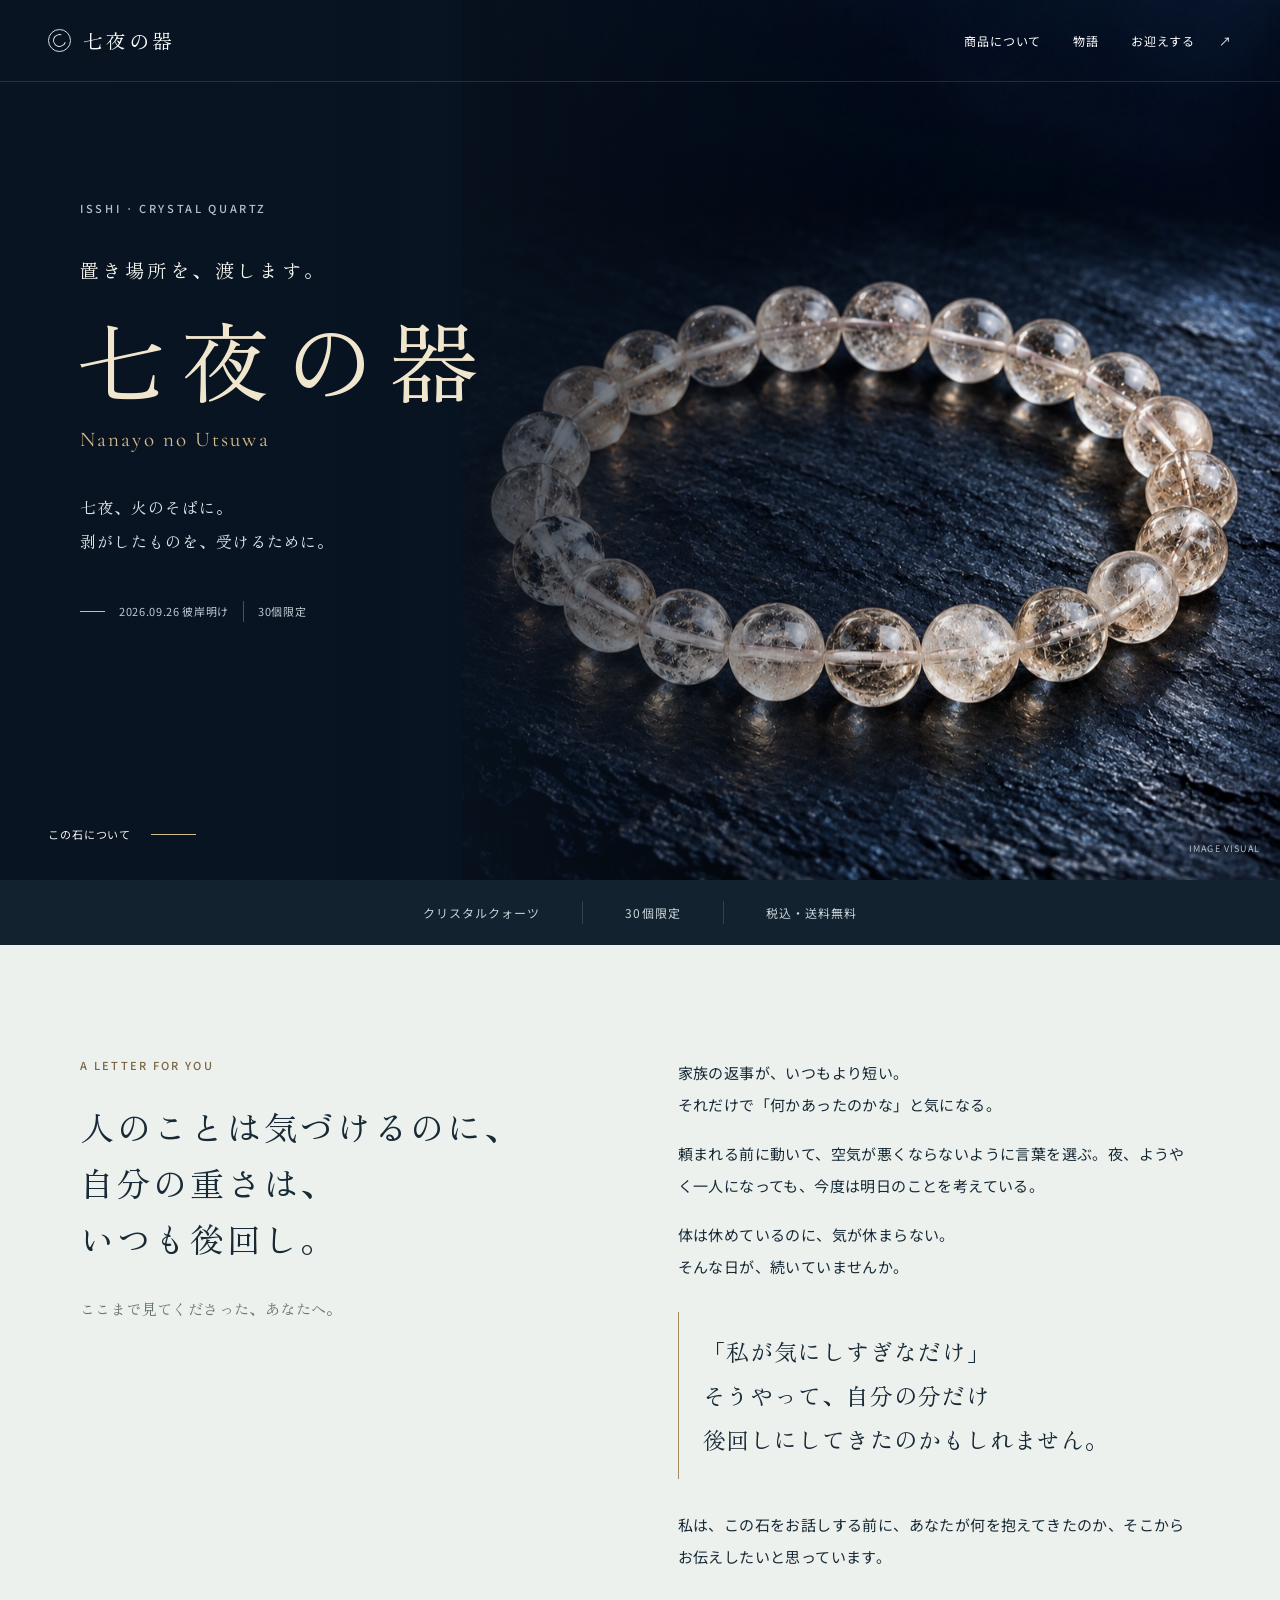
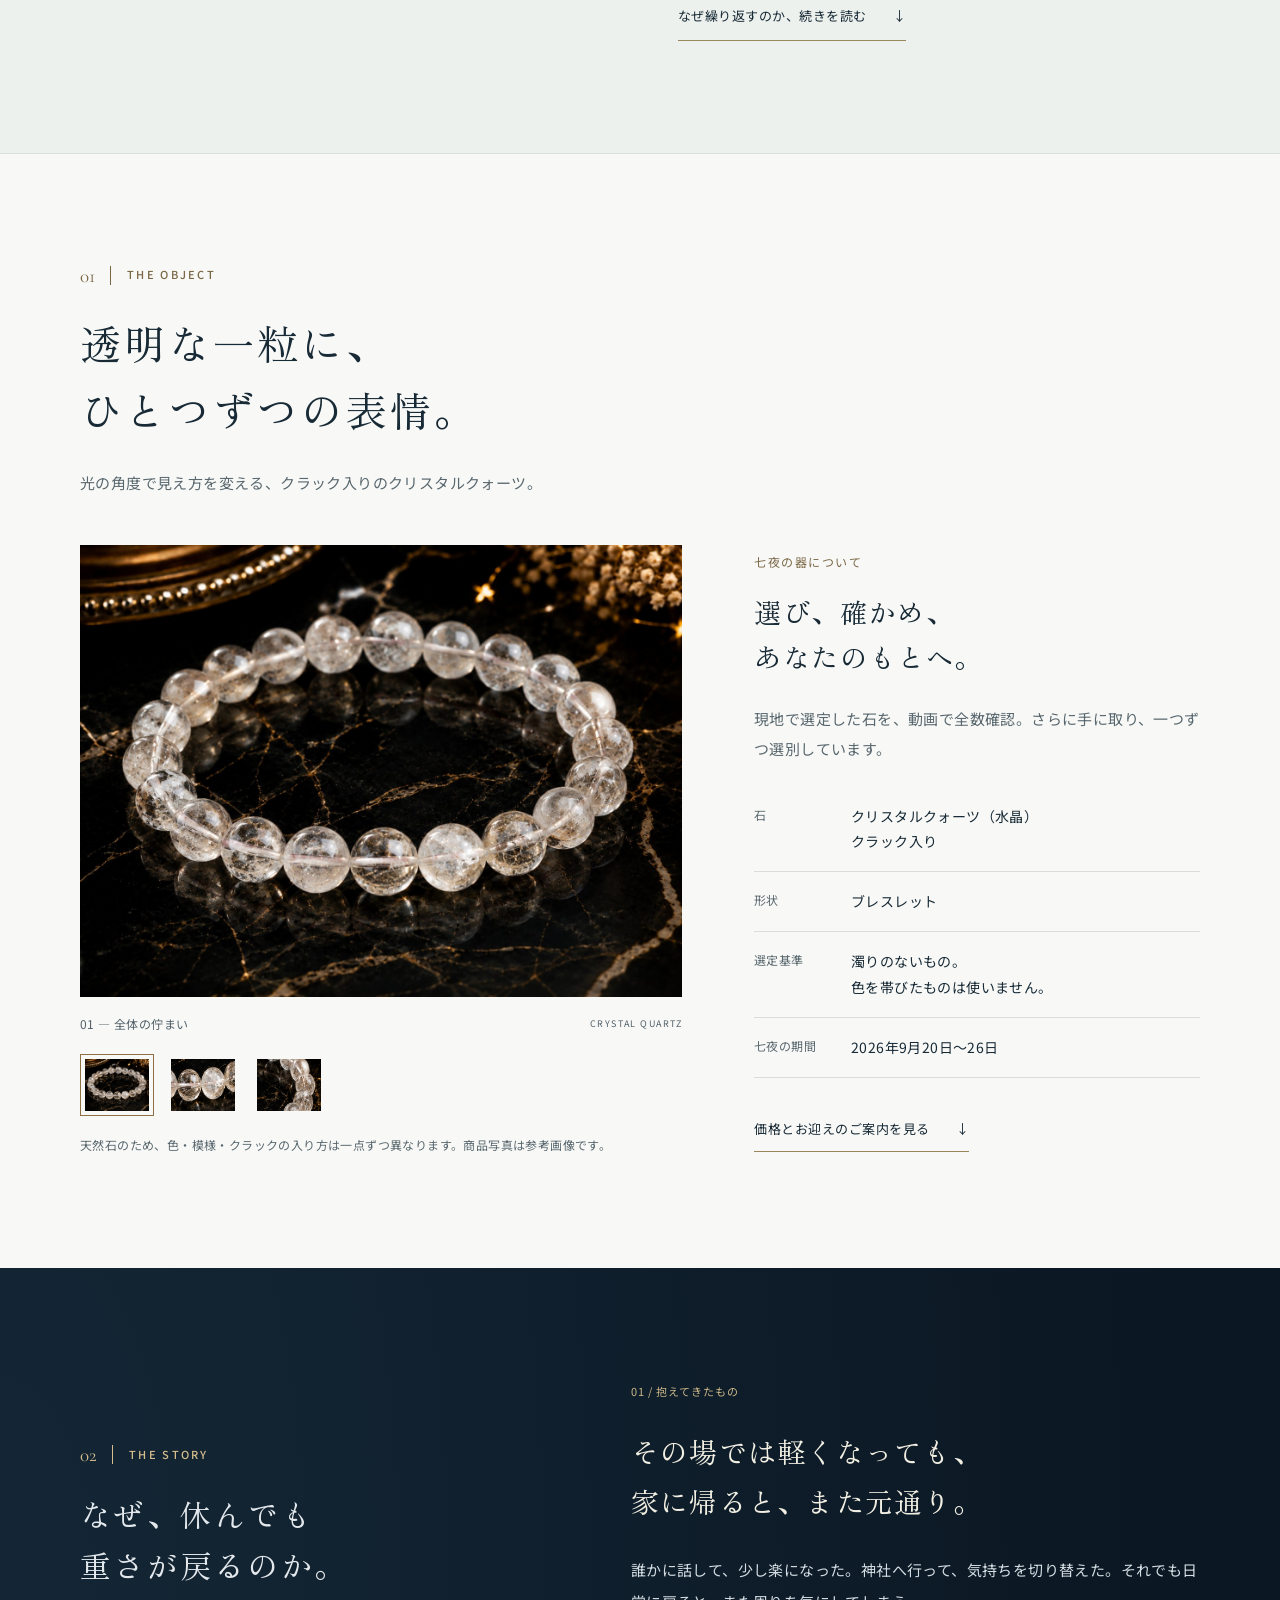
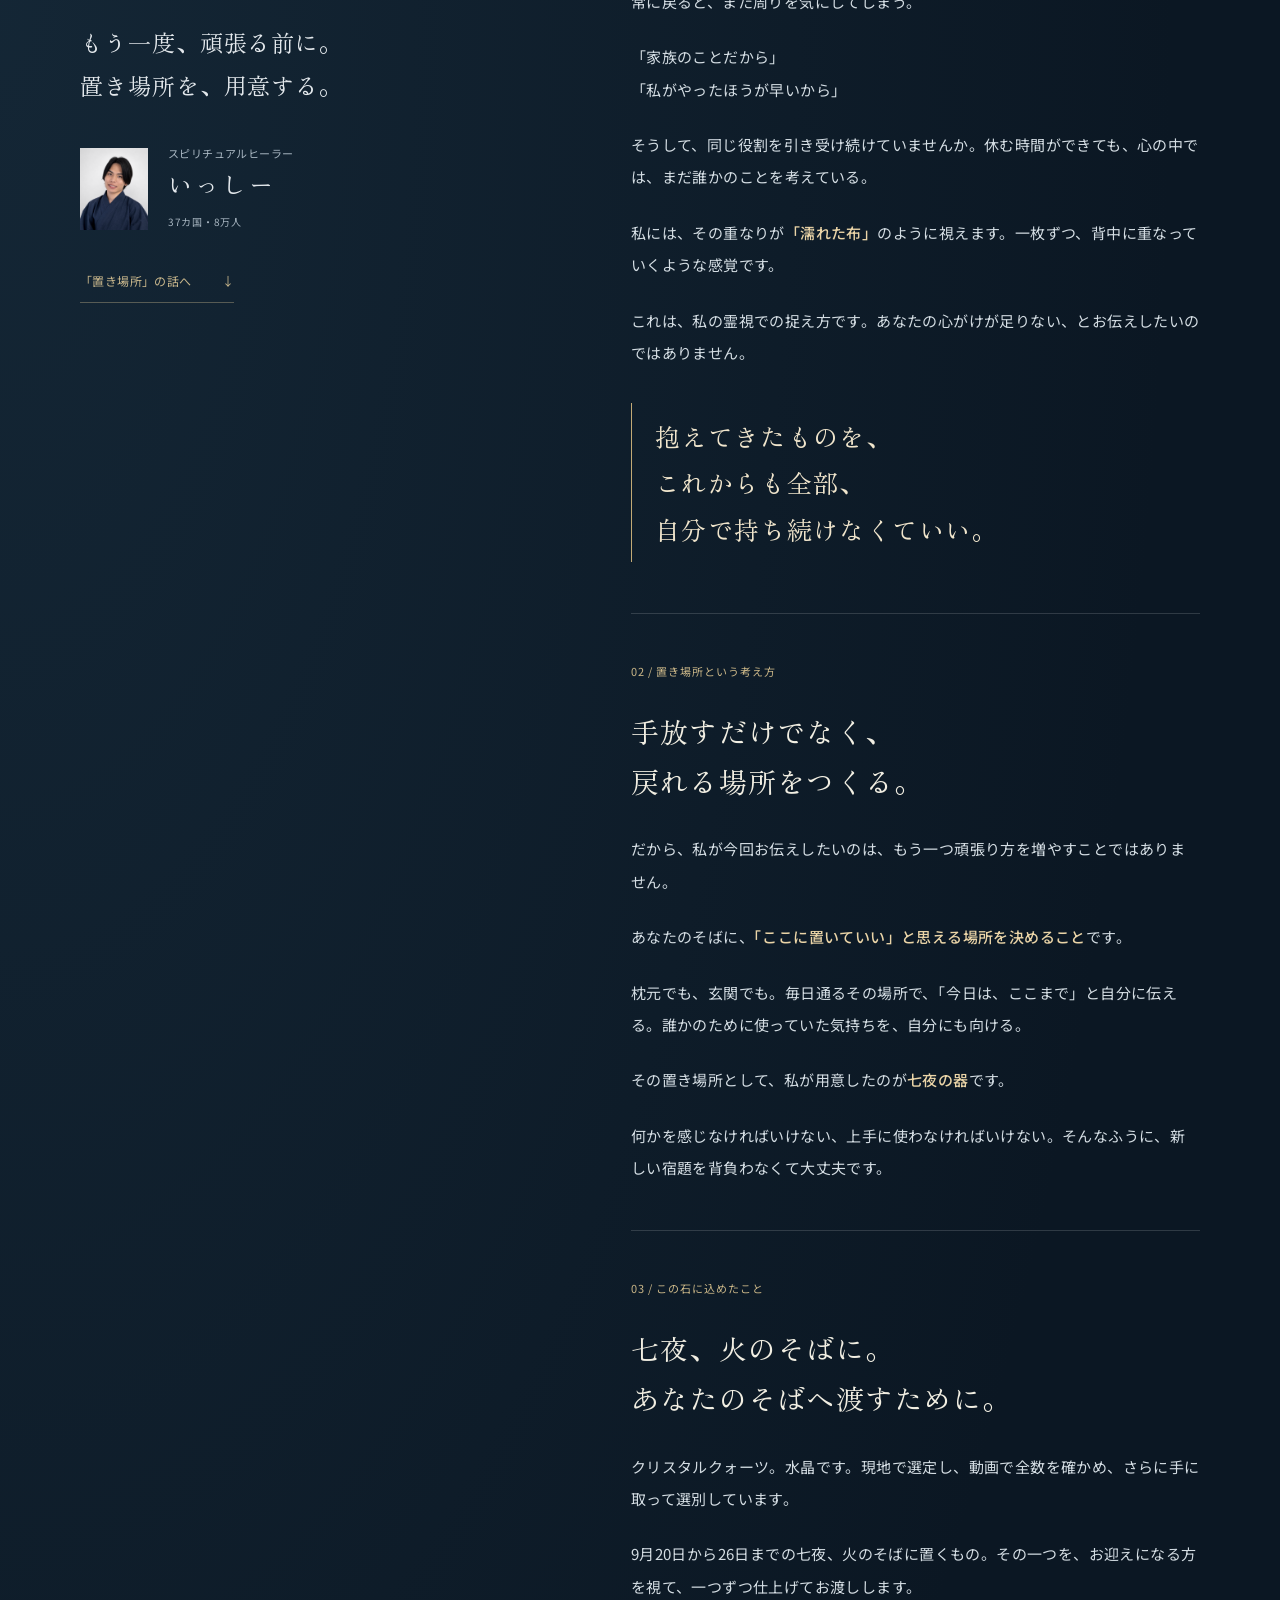
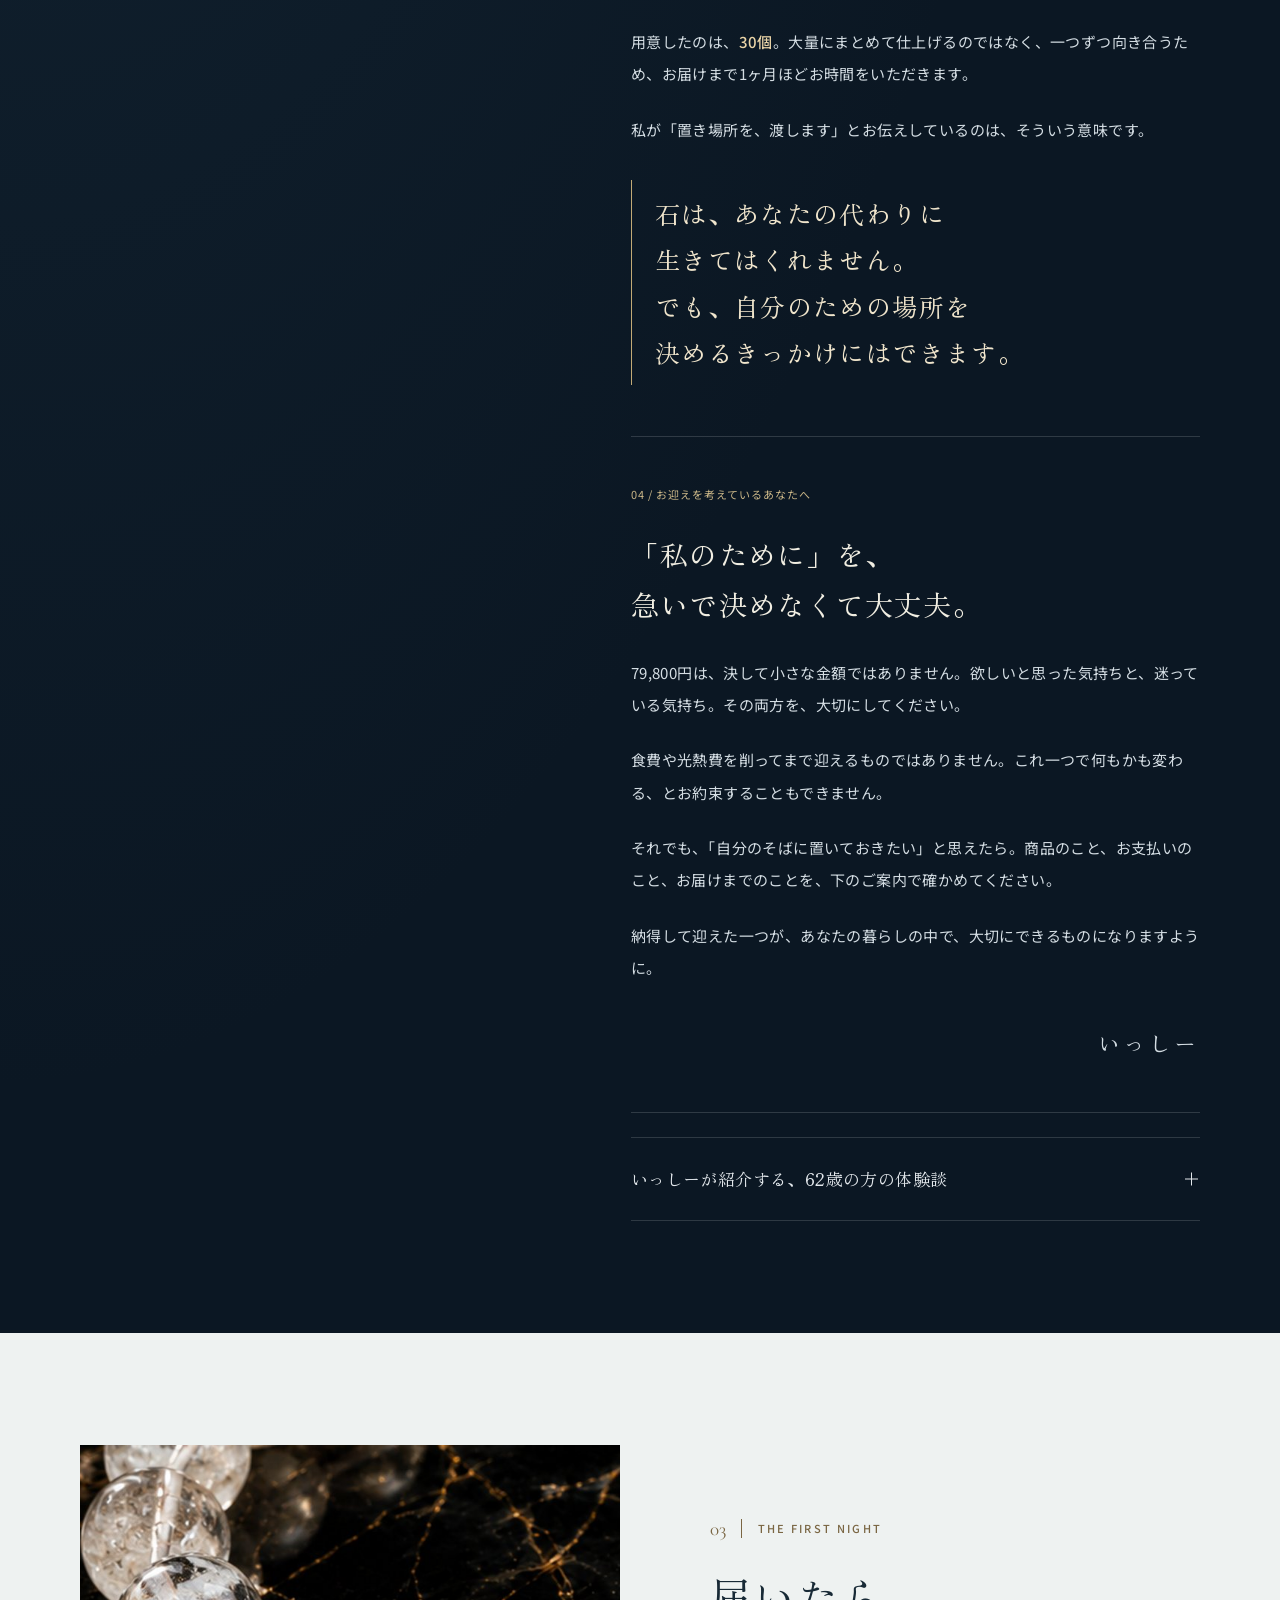
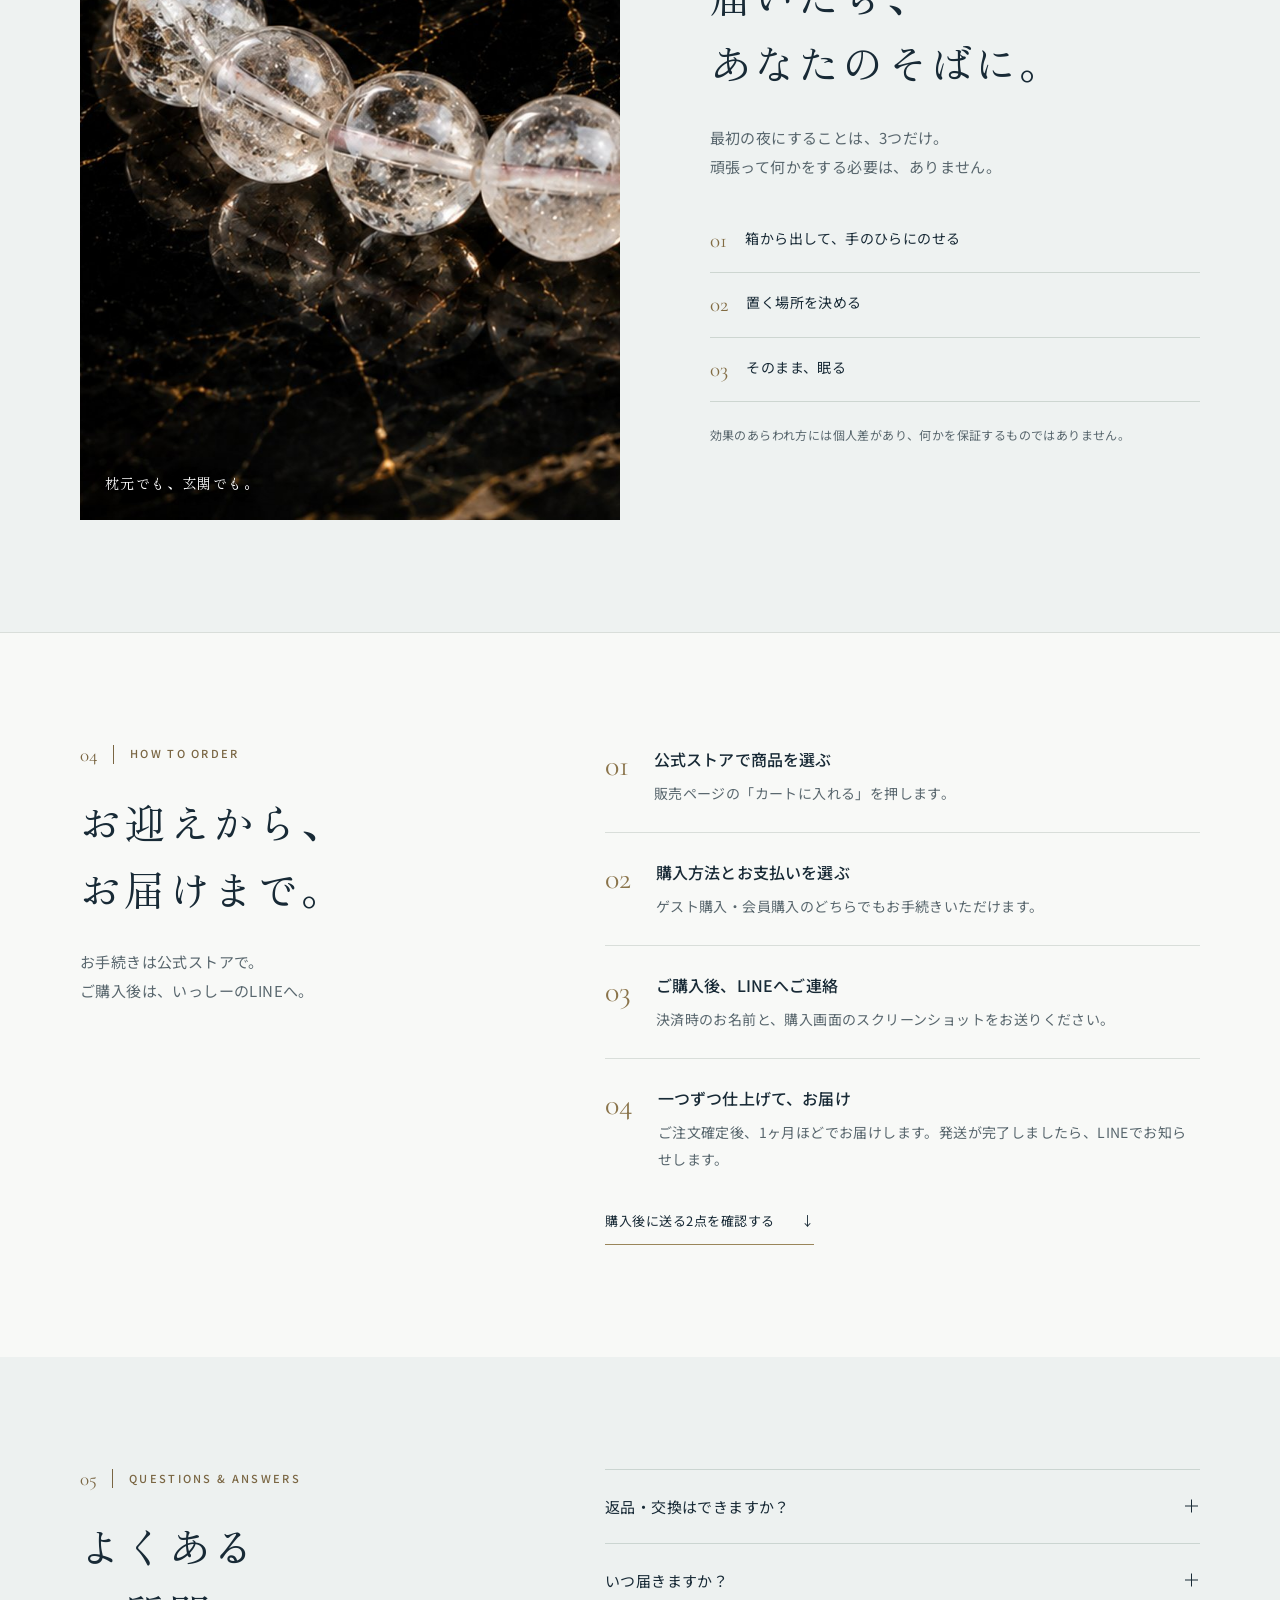
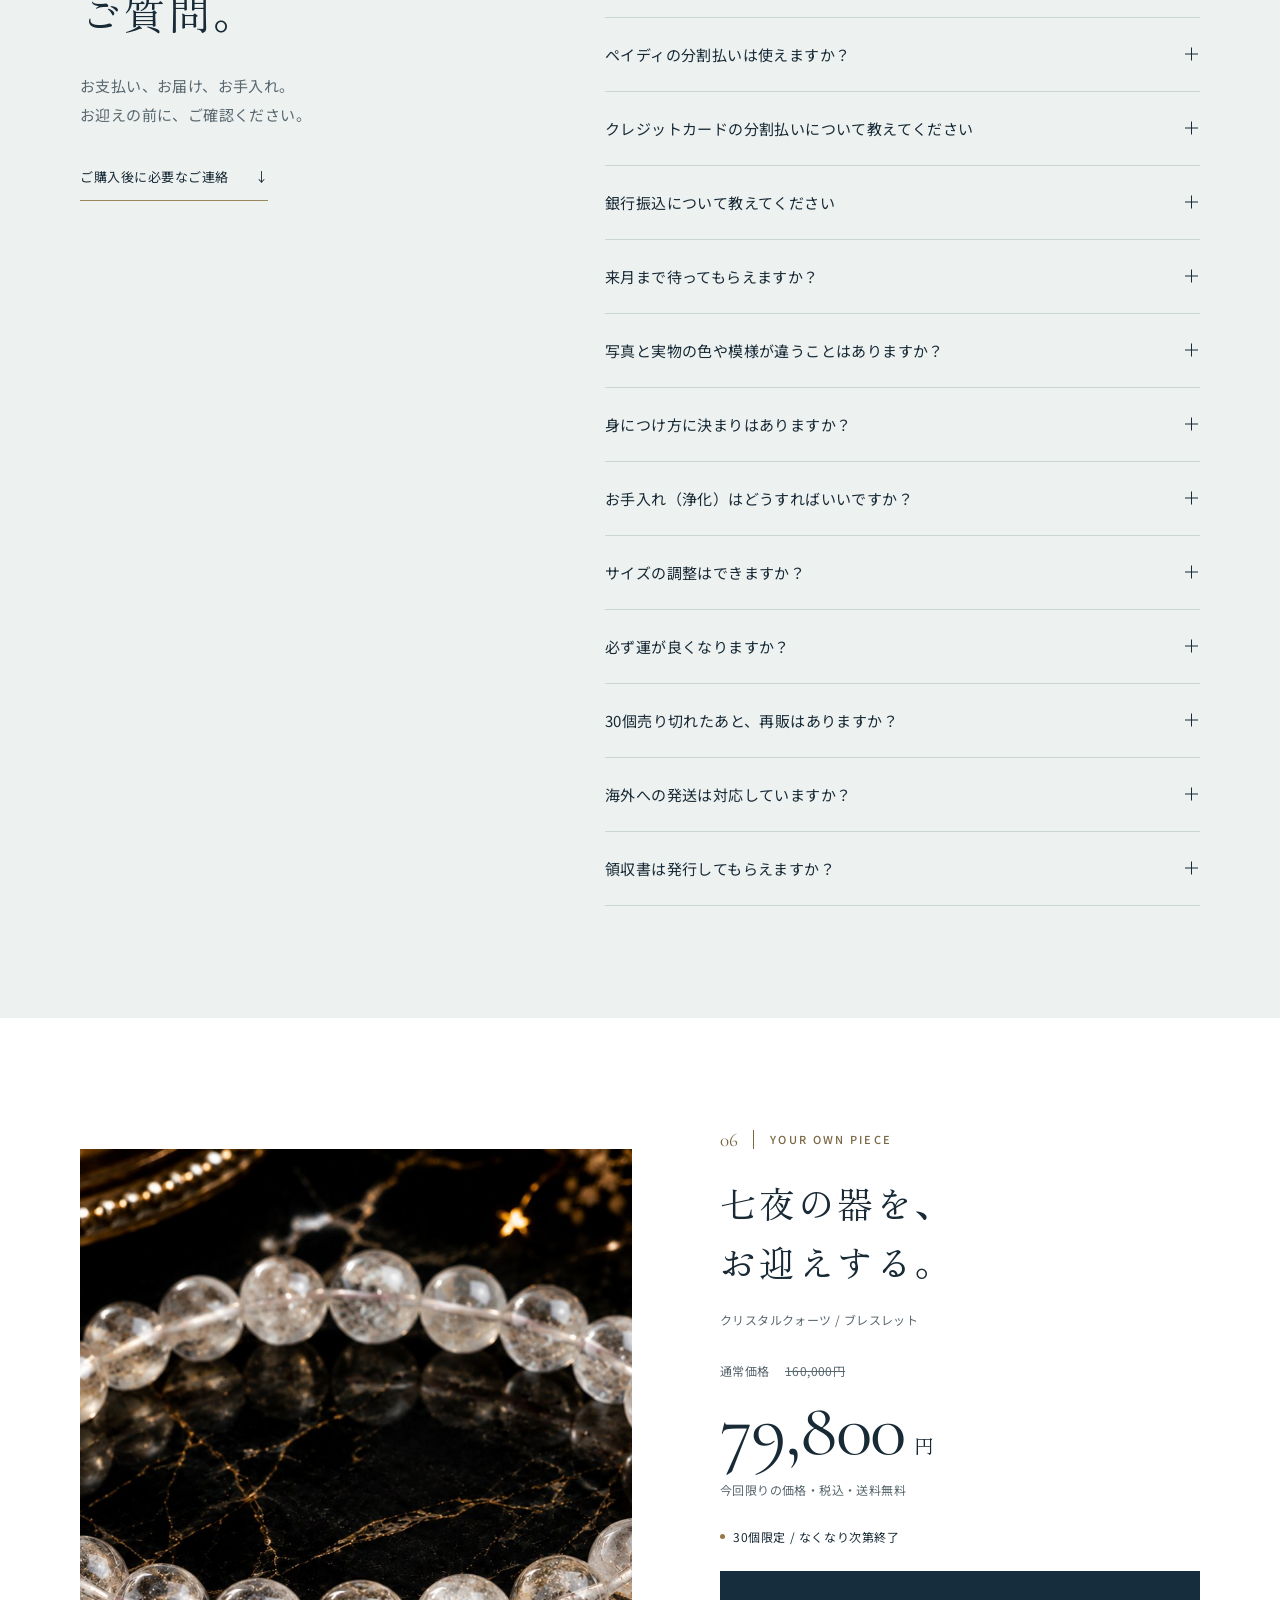
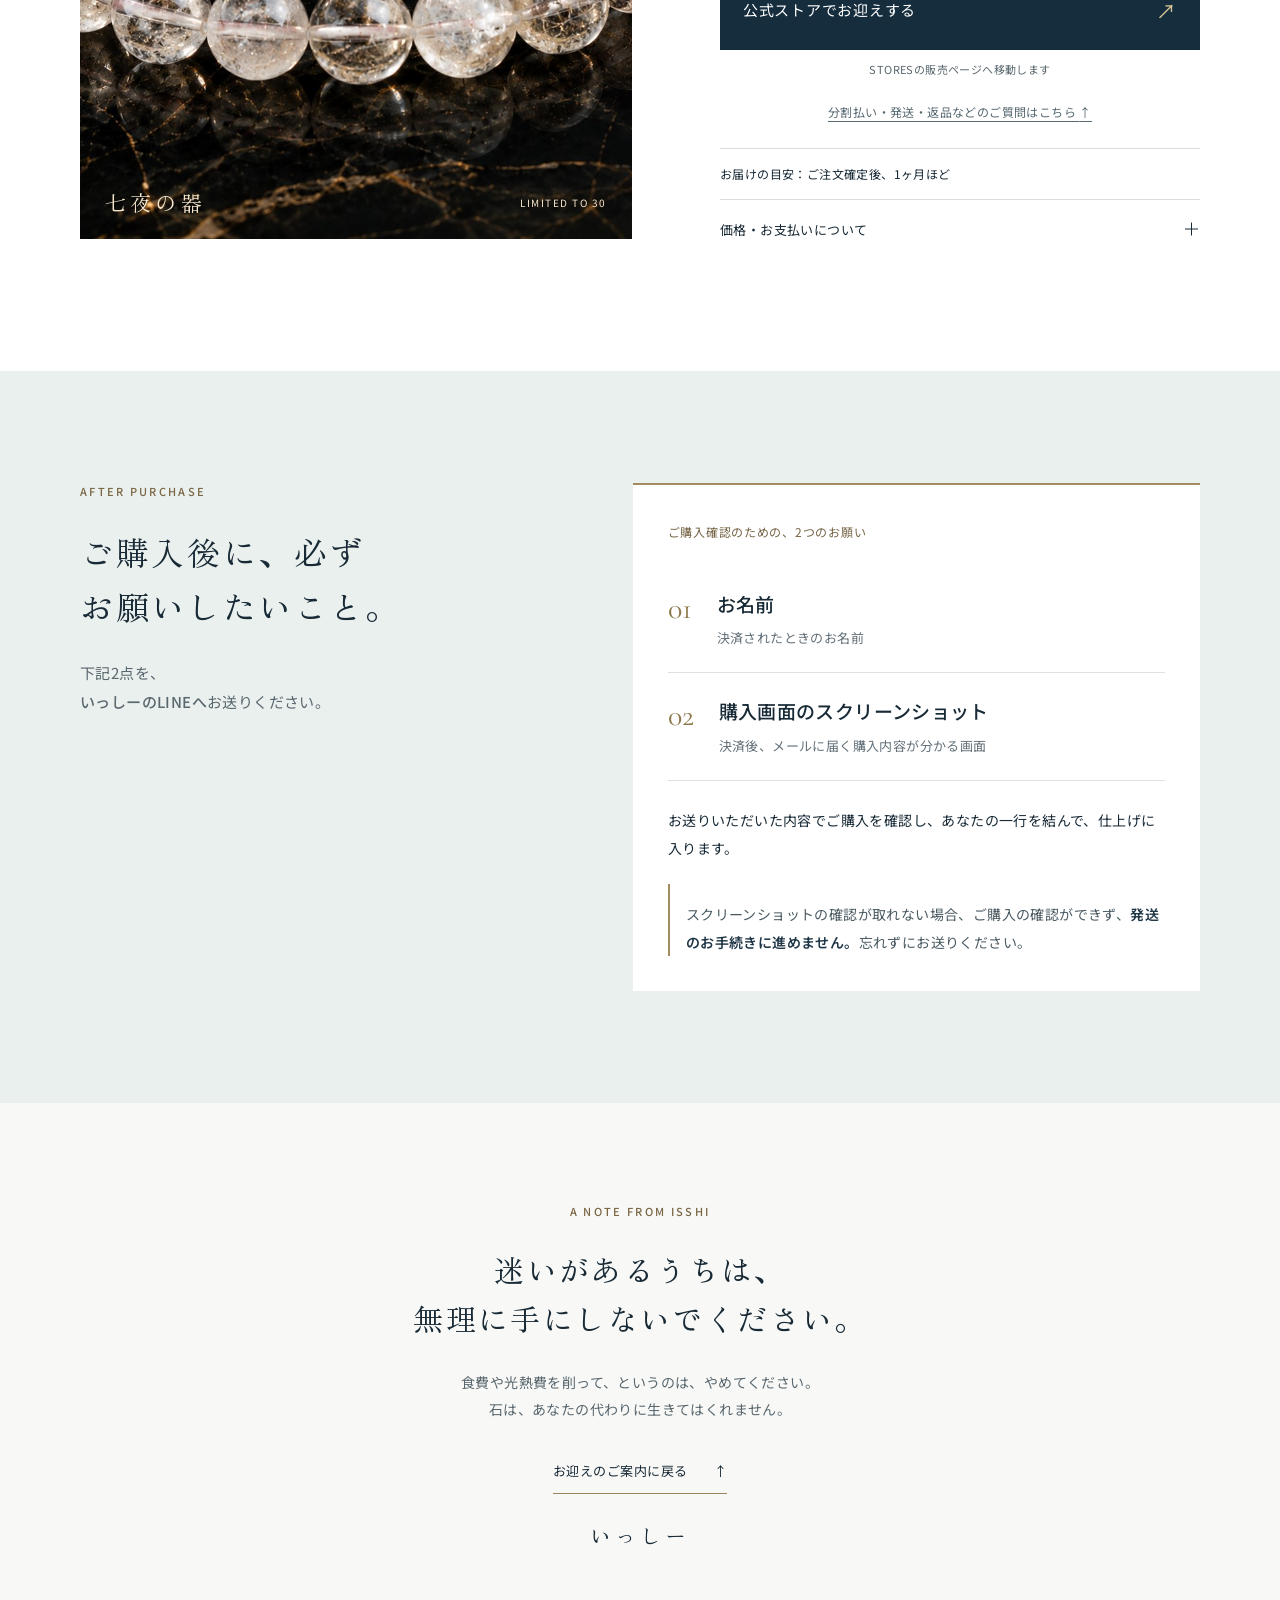
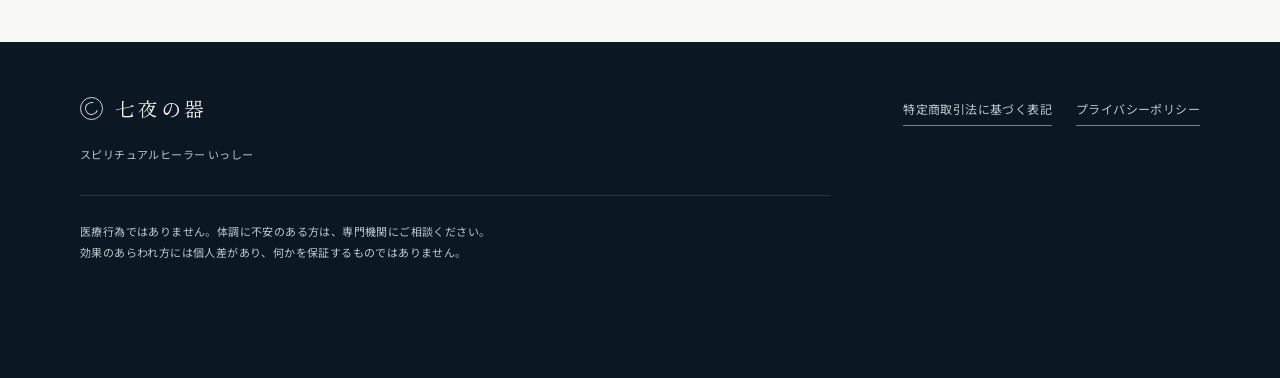
==== commit 54a493cf: "Align displayed reference price with current STORES product" ====
--- a/index.html
+++ b/index.html
@@ -120,8 +120,8 @@
 <section class="offer section" id="order" aria-labelledby="order-title">
  <div class="container offer-layout">
   <div class="offer-visual reveal"><img src="assets/images/stone.jpg" alt="七夜の器 クリスタルクォーツのブレスレット" width="1400" height="1050" loading="lazy" decoding="async"><div class="offer-visual-caption"><span>七夜の器</span><span>LIMITED TO 30</span></div></div>
-  <div class="offer-details reveal"><p class="eyebrow"><span>06</span> YOUR OWN PIECE</p><h2 id="order-title">七夜の器を、<br>お迎えする。</h2><p class="offer-type">クリスタルクォーツ / ブレスレット</p><p class="normal-price">通常価格 <s>150,000円</s></p><div class="price"><span>79,800</span><small>円</small></div><p class="price-note">今回限りの価格・税込・送料無料</p><p class="availability"><span aria-hidden="true"></span>30個限定 / なくなり次第終了</p><a class="button primary" href="https://pmsdqb4c2p0emj0yagvc.stores.jp/items/6a978231ebcaaf1a2f7be50d">公式ストアでお迎えする <span aria-hidden="true">↗</span></a><p class="secure-note">STORESの販売ページへ移動します</p><a class="order-faq-link" href="#faq">分割払い・発送・返品などのご質問はこちら <span aria-hidden="true">↑</span></a><p class="delivery-note">お届けの目安：ご注文確定後、1ヶ月ほど</p>
-  <details class="offer-more"><summary>価格・お支払いについて<span class="plus" aria-hidden="true"></span></summary><div class="an"><p>通常価格は、当ストアでの過去の販売価格です。今回は79,800円でご案内しています。</p><p>クレジットカード、コンビニ決済、銀行振込、PayPay、楽天ペイ、PayPal、キャリア決済に対応しています。詳しくは販売ページでご確認ください。</p><p>銀行振込の振込手数料はお客様のご負担となります。</p><p>ペイディの分割払いはご利用いただけません。分割払いをご希望の方は、カード会社の「あとから分割」の利用可否を購入前にご確認いただき、クレジットカードでお支払い後、ご自身で変更のお手続きをお願いいたします。</p></div></details>
+  <div class="offer-details reveal"><p class="eyebrow"><span>06</span> YOUR OWN PIECE</p><h2 id="order-title">七夜の器を、<br>お迎えする。</h2><p class="offer-type">クリスタルクォーツ / ブレスレット</p><p class="normal-price">通常価格 <s>160,000円</s></p><div class="price"><span>79,800</span><small>円</small></div><p class="price-note">今回限りの価格・税込・送料無料</p><p class="availability"><span aria-hidden="true"></span>30個限定 / なくなり次第終了</p><a class="button primary" href="https://pmsdqb4c2p0emj0yagvc.stores.jp/items/6a978231ebcaaf1a2f7be50d">公式ストアでお迎えする <span aria-hidden="true">↗</span></a><p class="secure-note">STORESの販売ページへ移動します</p><a class="order-faq-link" href="#faq">分割払い・発送・返品などのご質問はこちら <span aria-hidden="true">↑</span></a><p class="delivery-note">お届けの目安：ご注文確定後、1ヶ月ほど</p>
+  <details class="offer-more"><summary>価格・お支払いについて<span class="plus" aria-hidden="true"></span></summary><div class="an"><p>今回は79,800円（税込・送料無料）でご案内しています。</p><p>クレジットカード、コンビニ決済、銀行振込、PayPay、楽天ペイ、PayPal、キャリア決済に対応しています。詳しくは販売ページでご確認ください。</p><p>銀行振込の振込手数料はお客様のご負担となります。</p><p>ペイディの分割払いはご利用いただけません。分割払いをご希望の方は、カード会社の「あとから分割」の利用可否を購入前にご確認いただき、クレジットカードでお支払い後、ご自身で変更のお手続きをお願いいたします。</p></div></details>
   </div>
  </div>
 </section>
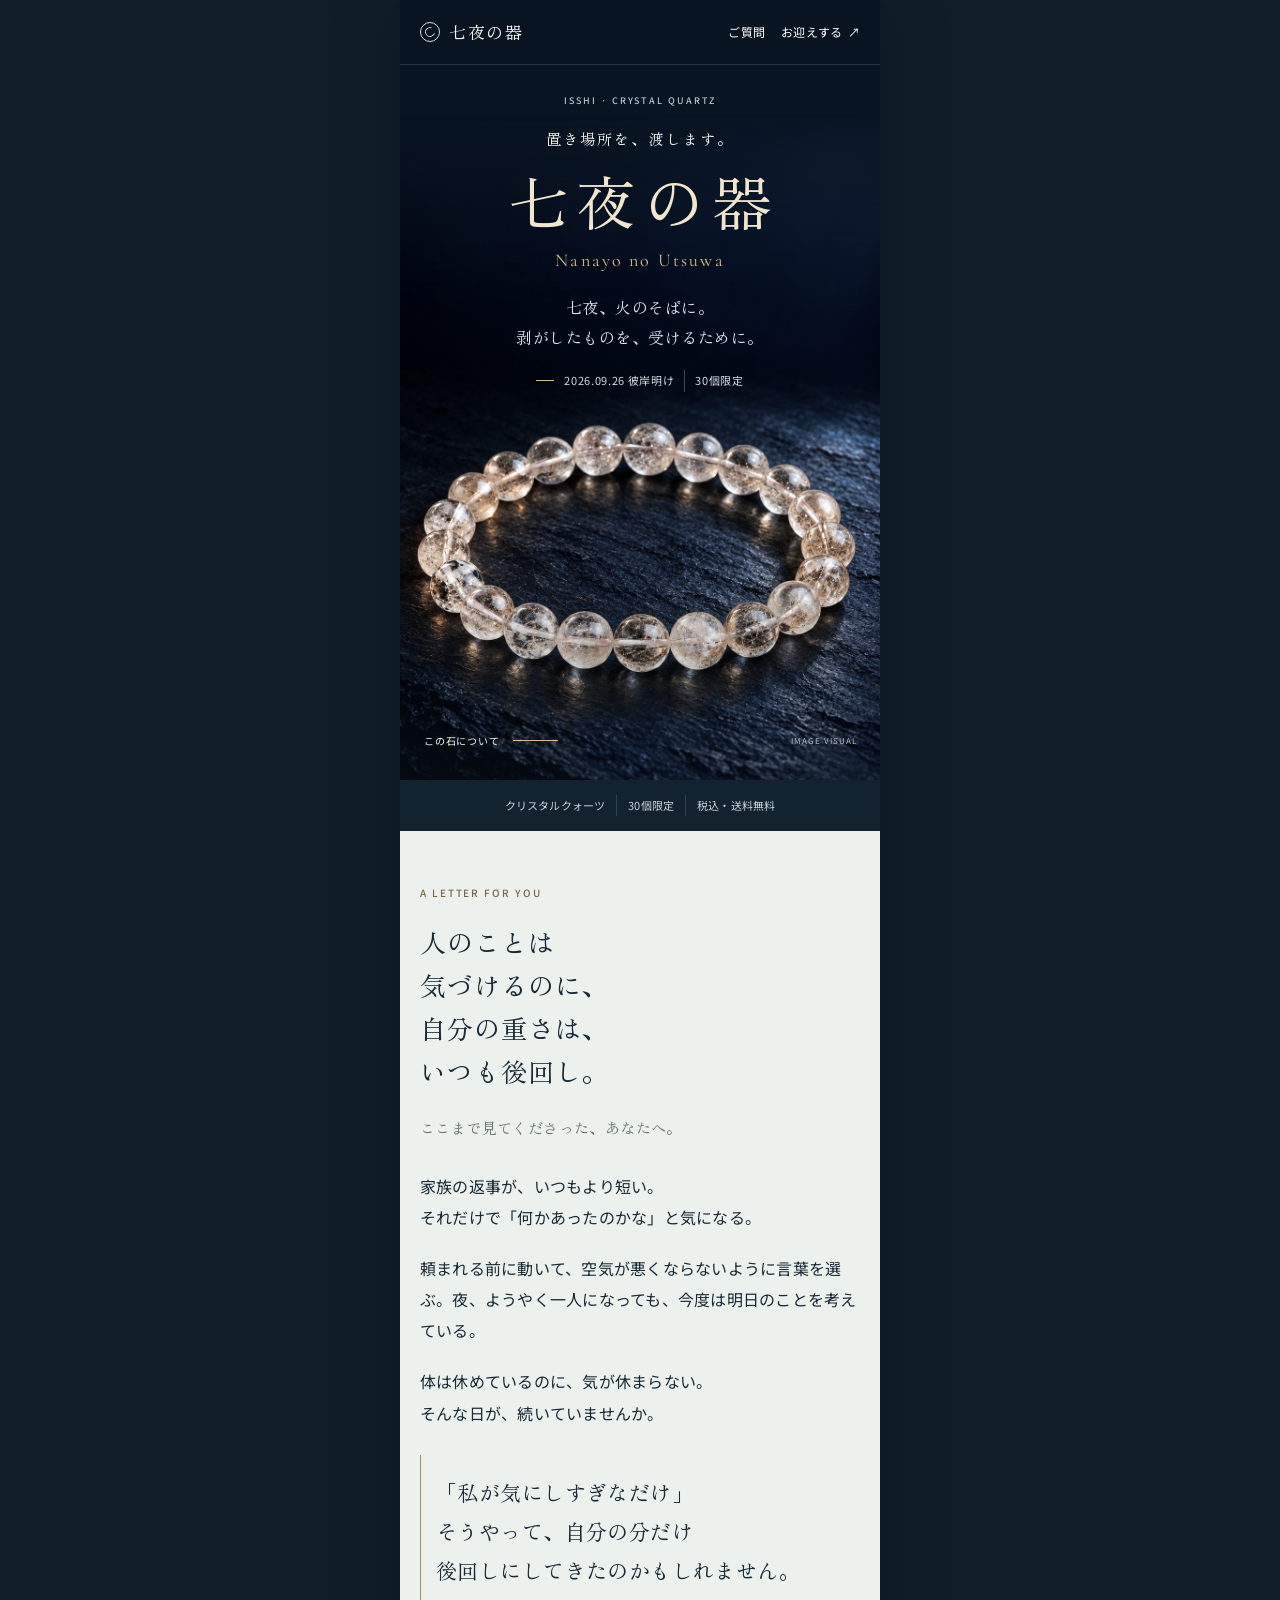
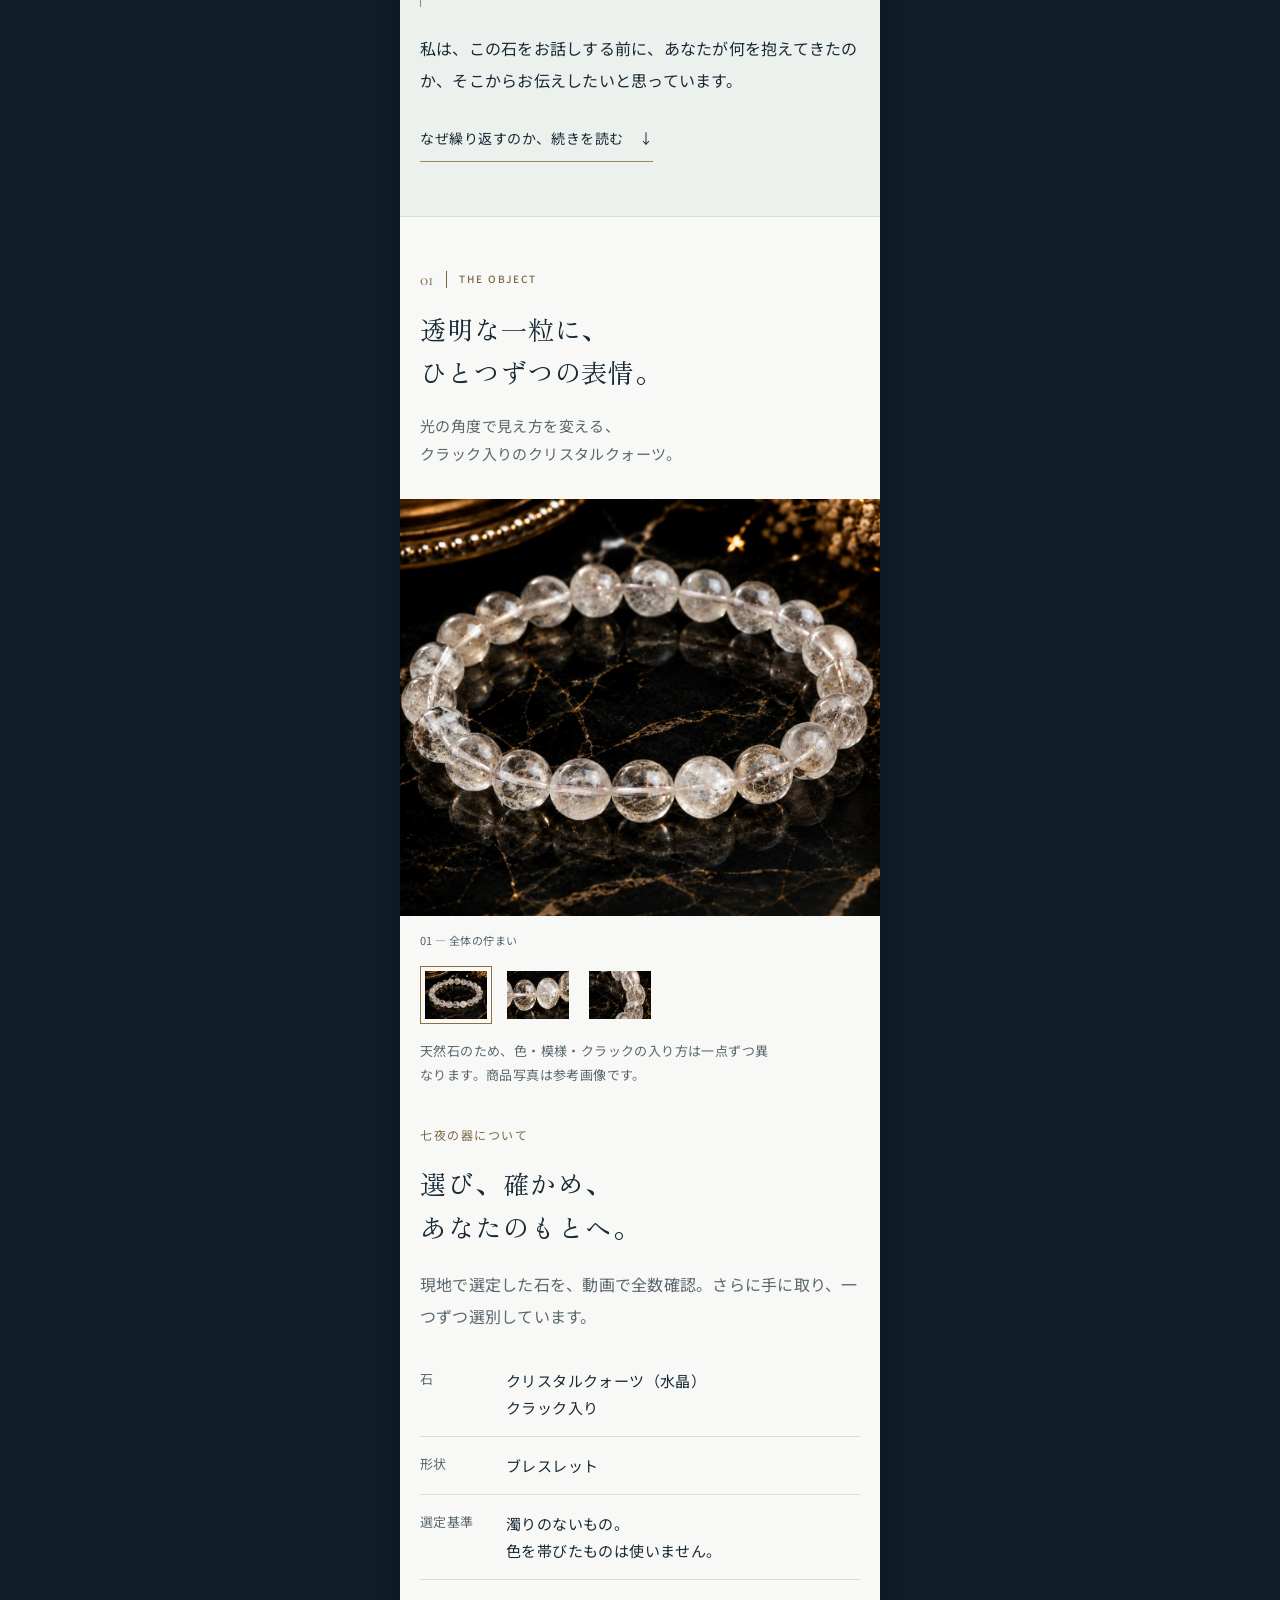
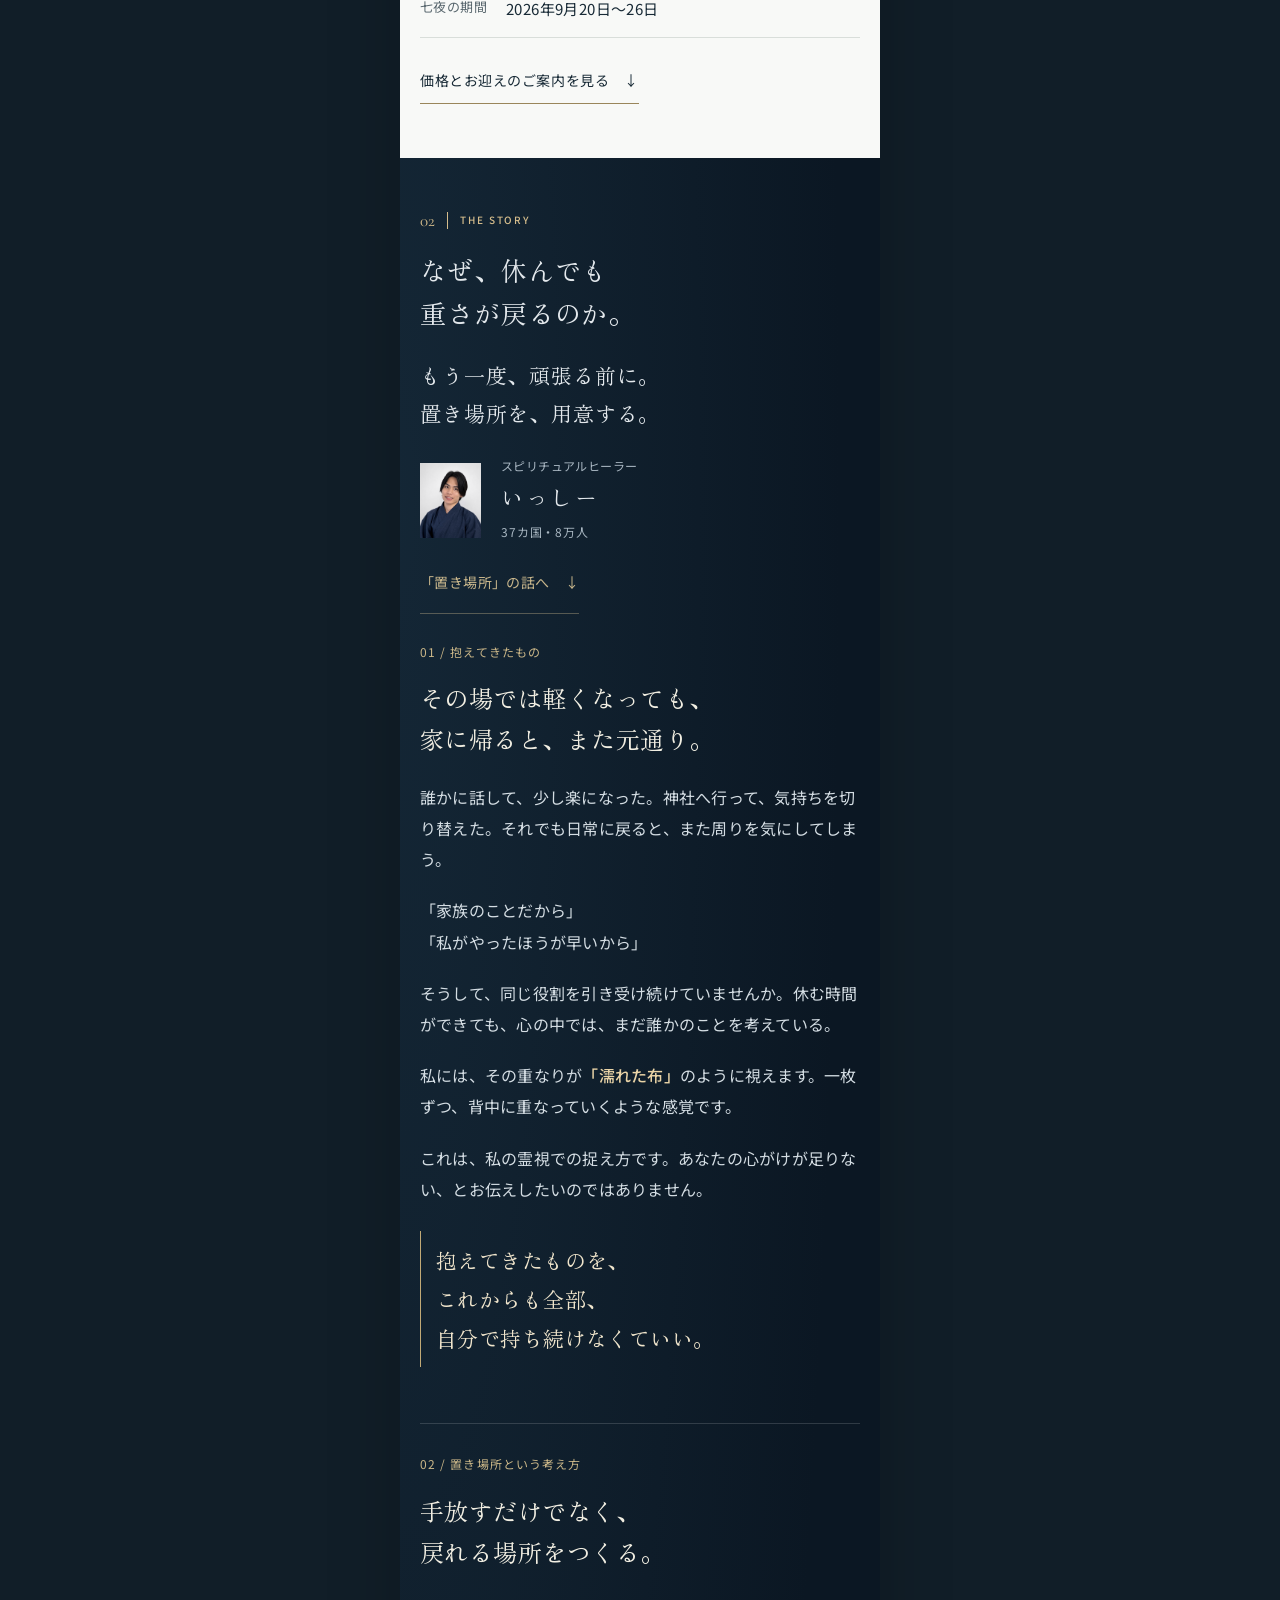
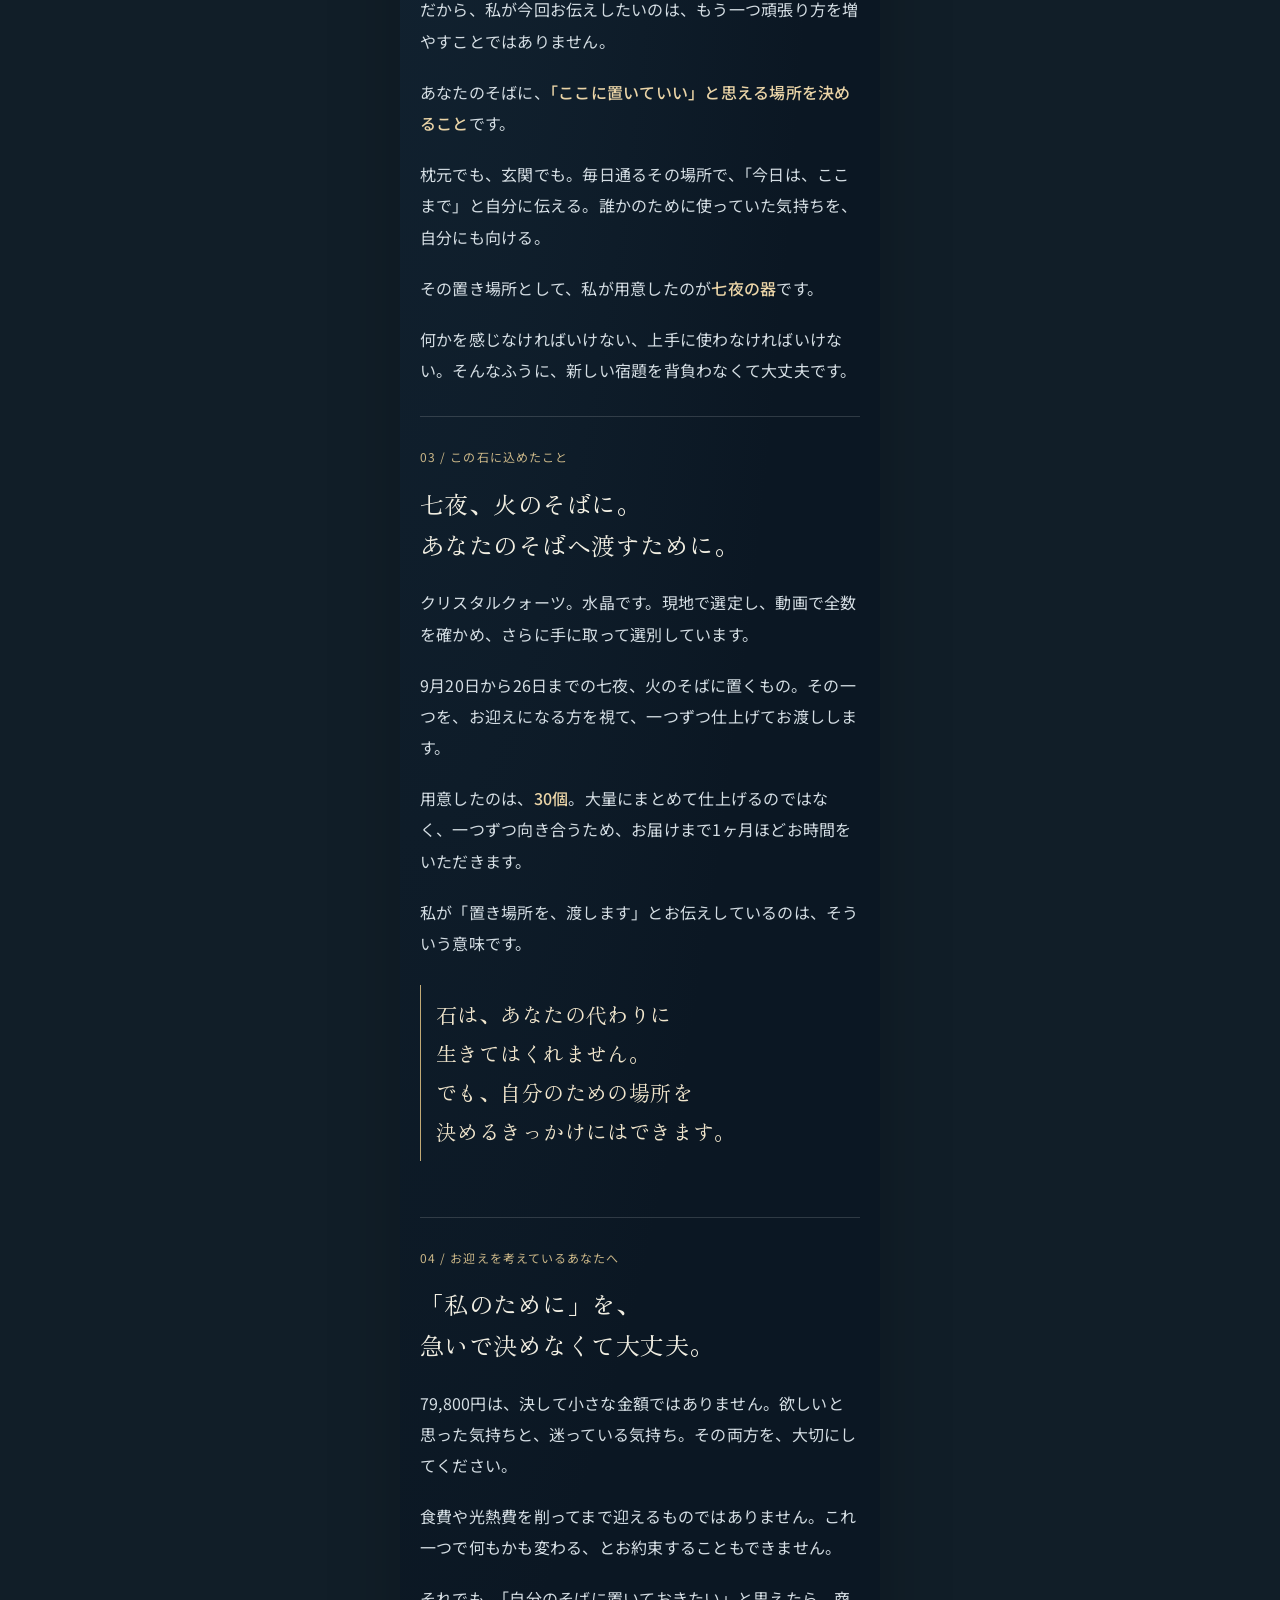
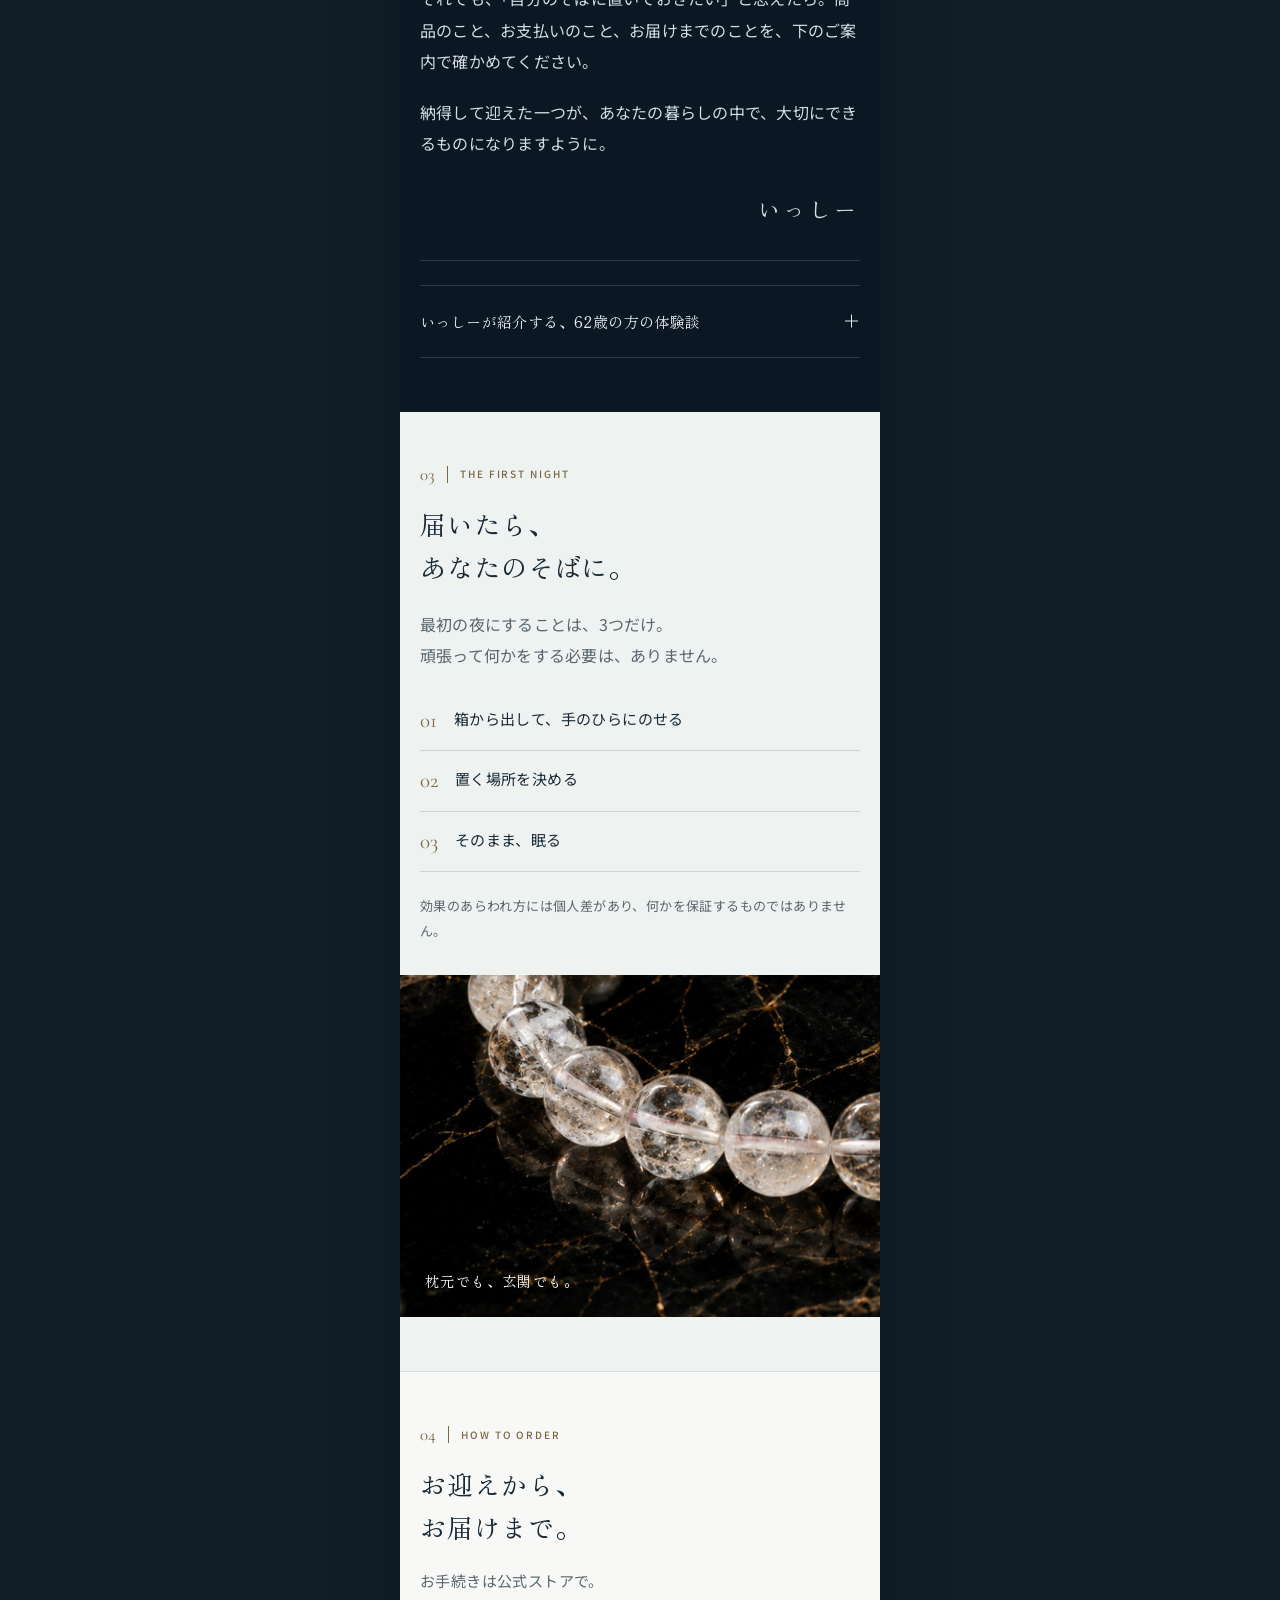
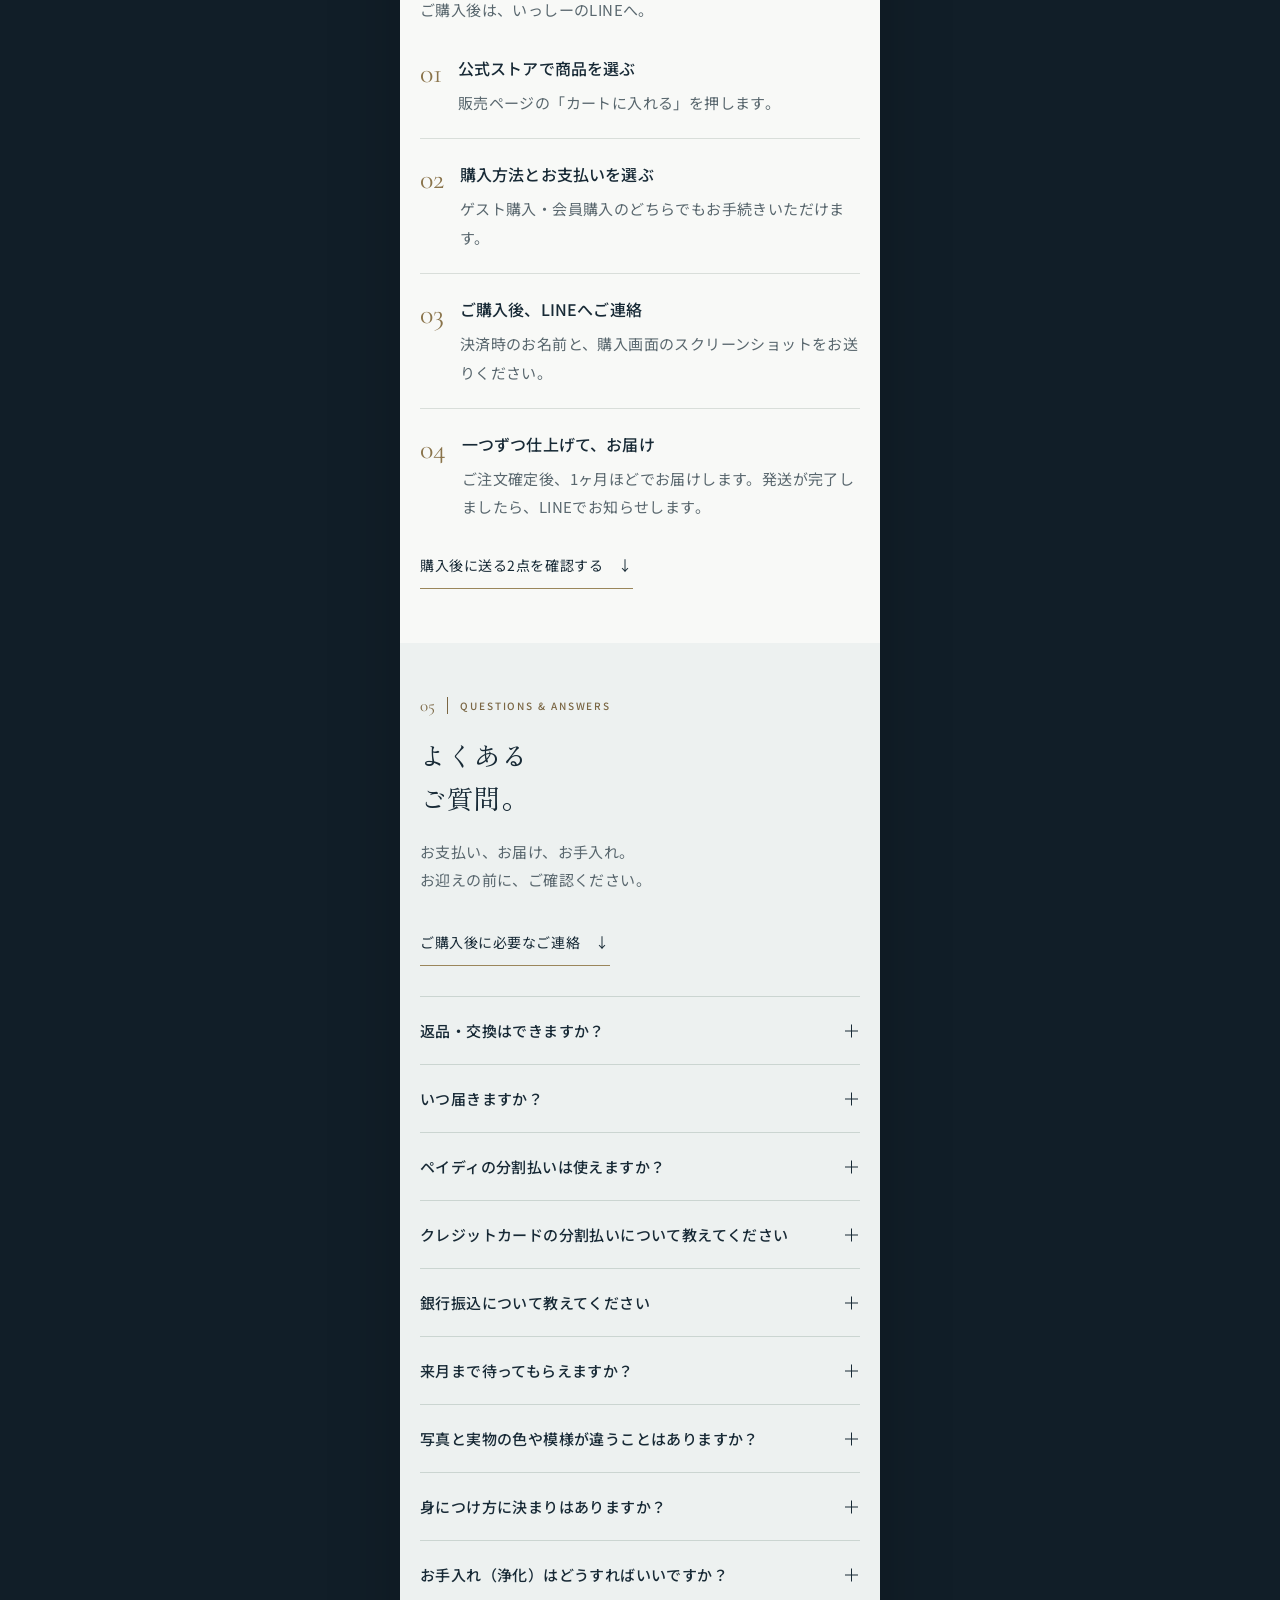
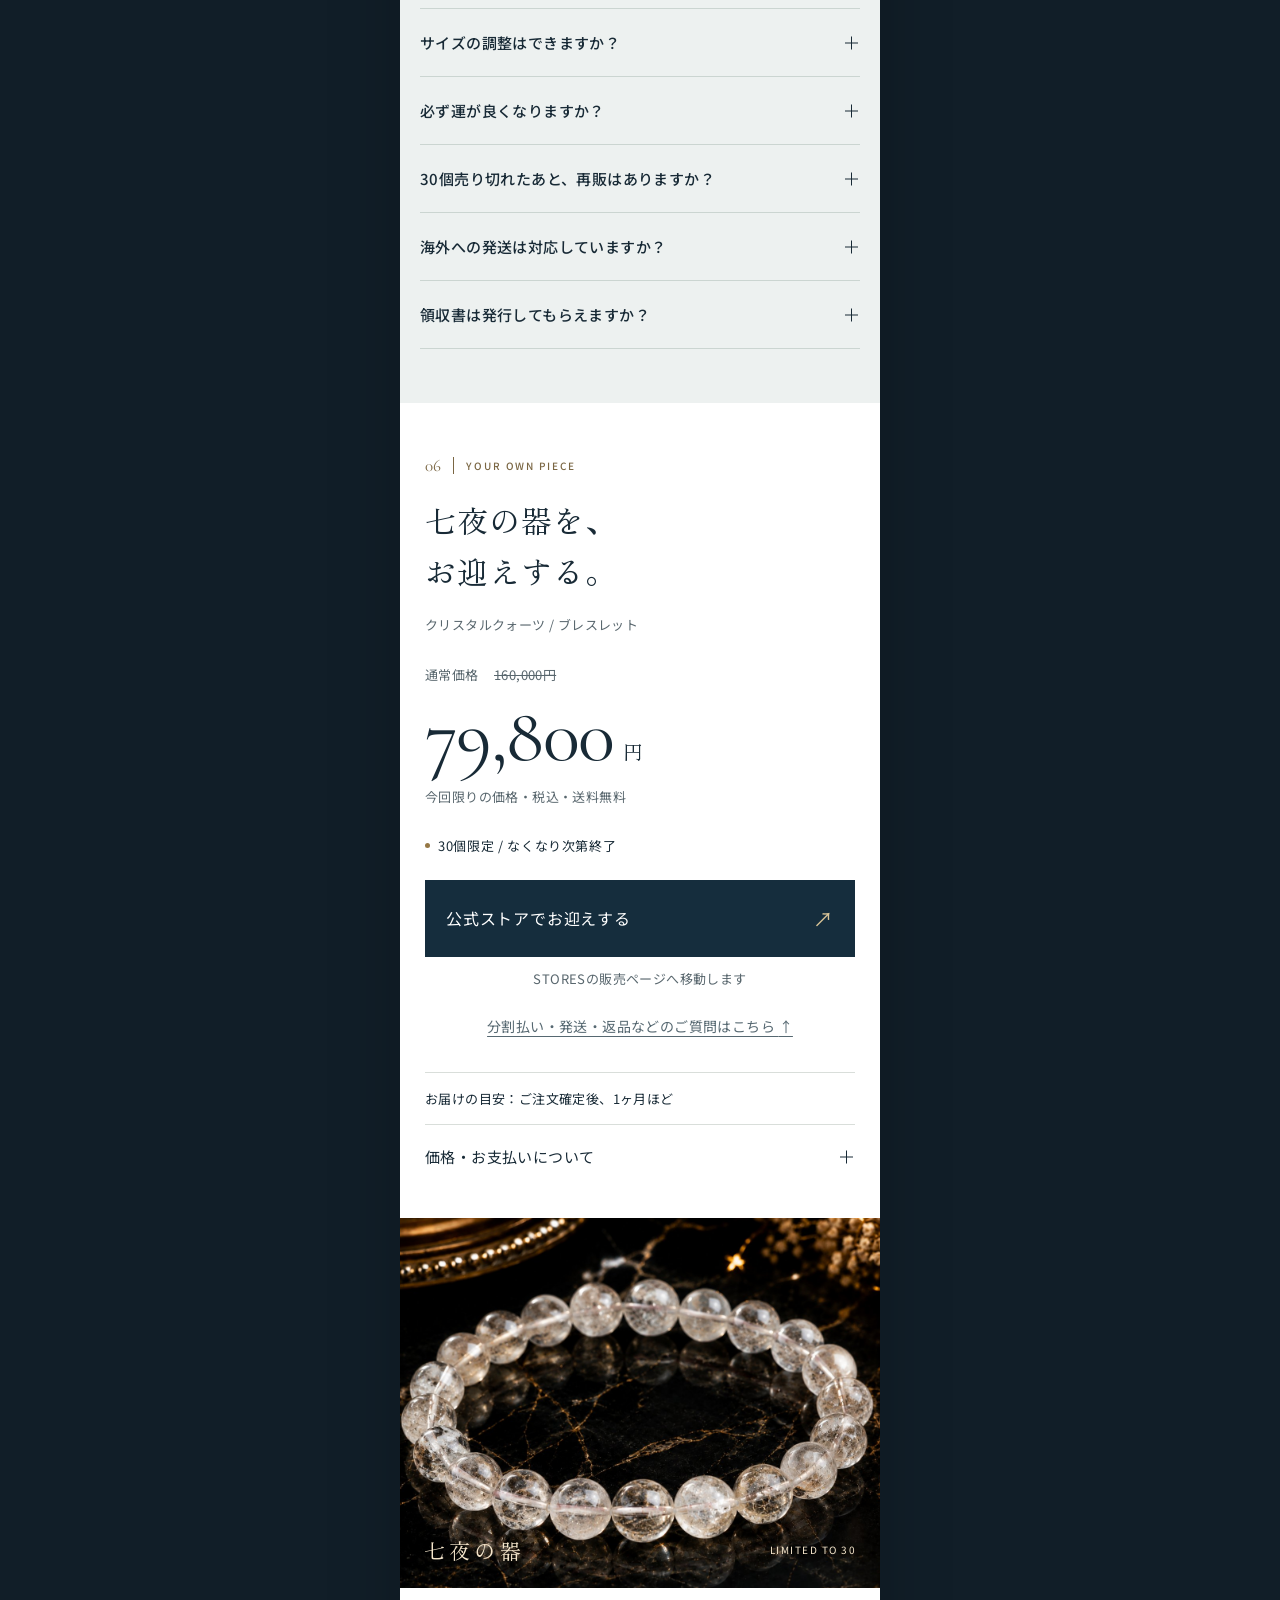
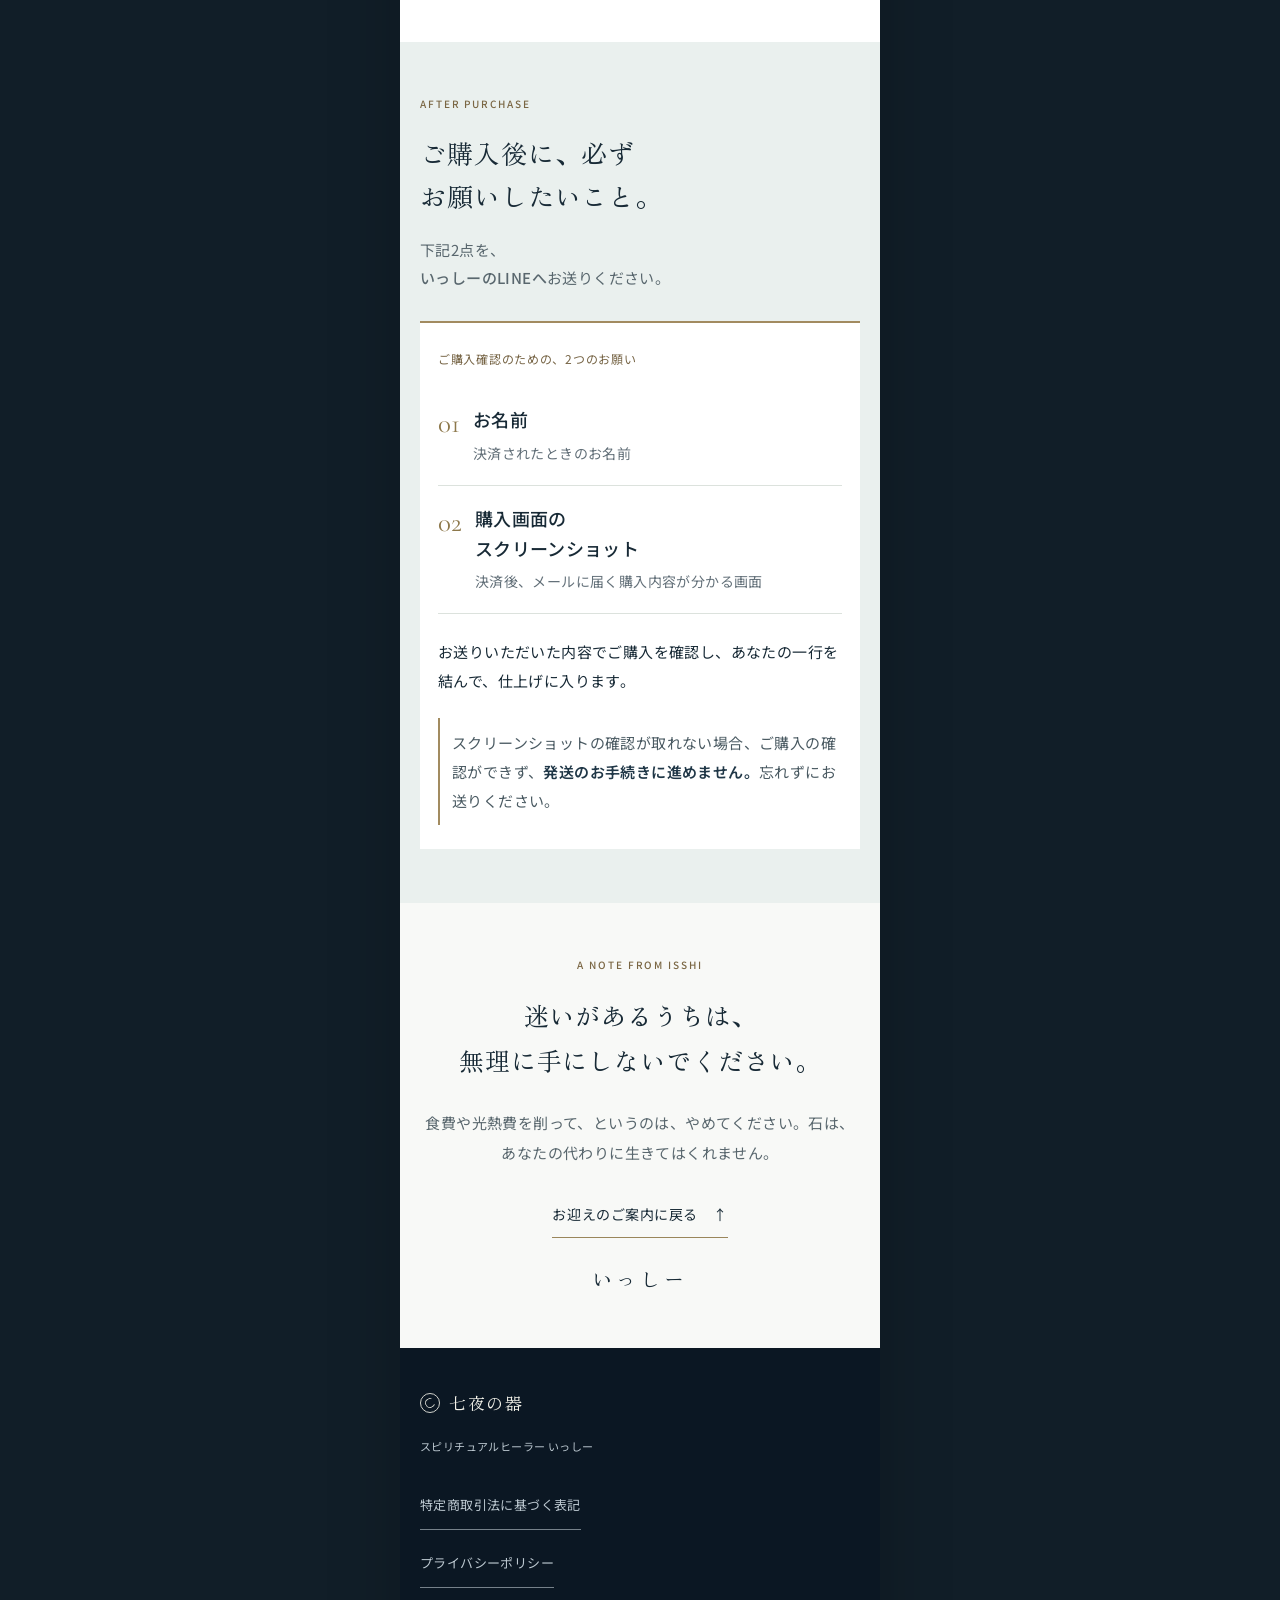
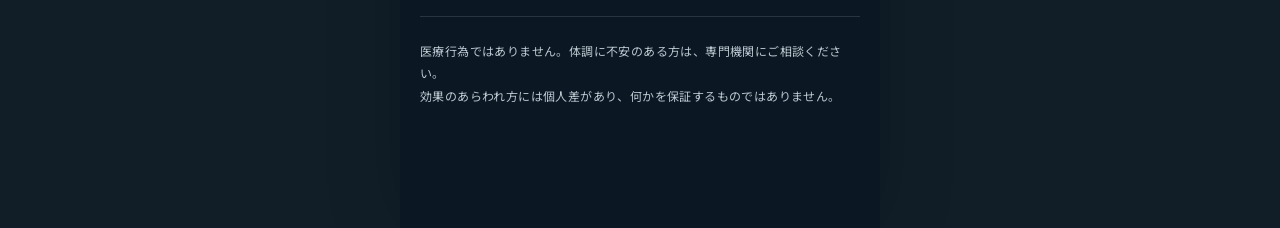
==== commit 34d25fd2: "Use one vertical phone-first landing page at every screen width" ====
--- a/index.html
+++ b/index.html
@@ -11,8 +11,8 @@
 <link rel="preconnect" href="https://fonts.gstatic.com" crossorigin>
 <link href="https://fonts.googleapis.com/css2?family=Zen+Old+Mincho:wght@400;500;600&family=Noto+Sans+JP:wght@400;500;600&family=Cormorant+Garamond:wght@400;500&display=swap" rel="stylesheet">
 <link rel="preload" as="image" href="assets/premium/hero-editorial.jpg" fetchpriority="high">
-<link rel="stylesheet" href="assets/premium/style.css">
-<script src="assets/premium/site.js" defer></script>
+<link rel="stylesheet" href="assets/premium/style.css?v=vertical-20260916">
+<script src="assets/premium/site.js?v=vertical-20260916" defer></script>
 </head>
 <body>
 <a class="skip-link" href="#main">本文へ移動</a>
@@ -38,7 +38,7 @@
 <div class="essentials" aria-label="商品の概要"><span>クリスタルクォーツ</span><span>30個限定</span><span>税込・送料無料</span></div>
 <section class="letter-opening section" id="your-state" aria-labelledby="state-title">
  <div class="container letter-opening-layout">
-  <div class="reveal"><p class="eyebrow">A LETTER FOR YOU</p><h2 id="state-title">人のことは気づけるのに、<br>自分の重さは、<br>いつも後回し。</h2><p class="letter-aside">ここまで見てくださった、あなたへ。</p></div>
+  <div class="reveal"><p class="eyebrow">A LETTER FOR YOU</p><h2 id="state-title">人のことは<span class="mobile-only"><br></span>気づけるのに、<br>自分の重さは、<br>いつも後回し。</h2><p class="letter-aside">ここまで見てくださった、あなたへ。</p></div>
   <div class="letter-copy reveal"><p>家族の返事が、いつもより短い。<br>それだけで「何かあったのかな」と気になる。</p><p>頼まれる前に動いて、空気が悪くならないように言葉を選ぶ。夜、ようやく一人になっても、今度は明日のことを考えている。</p><p>体は休めているのに、気が休まらない。<br>そんな日が、続いていませんか。</p><blockquote>「私が気にしすぎなだけ」<br>そうやって、自分の分だけ<br>後回しにしてきたのかもしれません。</blockquote><p>私は、この石をお話しする前に、あなたが何を抱えてきたのか、そこからお伝えしたいと思っています。</p><a class="text-link" href="#story">なぜ繰り返すのか、続きを読む <span aria-hidden="true">↓</span></a></div>
  </div>
 </section>
@@ -129,5 +129,5 @@
 <section class="closing section"><div class="container reveal"><p class="eyebrow">A NOTE FROM ISSHI</p><h2>迷いがあるうちは、<br>無理に手にしないでください。</h2><p>食費や光熱費を削って、というのは、やめてください。<br class="desktop-only">石は、あなたの代わりに生きてはくれません。</p><a class="text-link" href="#order">お迎えのご案内に戻る <span aria-hidden="true">↑</span></a><p class="closing-name">いっしー</p></div></section>
 </main>
 <footer><div class="container footer-inner"><div><a class="wordmark" href="#top"><span class="brand-ring" aria-hidden="true"></span>七夜の器</a><p>スピリチュアルヒーラー いっしー</p></div><div class="footer-links"><a href="https://pmsdqb4c2p0emj0yagvc.stores.jp/tokushoho">特定商取引法に基づく表記</a><a href="https://pmsdqb4c2p0emj0yagvc.stores.jp/privacy_policy">プライバシーポリシー</a></div><p class="disclaimer">医療行為ではありません。体調に不安のある方は、専門機関にご相談ください。<br>効果のあらわれ方には個人差があり、何かを保証するものではありません。</p></div></footer>
-<div class="purchase-bar" aria-label="購入のご案内" hidden><div class="bar-price"><span>七夜の器</span><strong>79,800<small>円（税込）</small></strong></div><a href="https://pmsdqb4c2p0emj0yagvc.stores.jp/items/6a978231ebcaaf1a2f7be50d">お迎えする<span aria-hidden="true">↗</span></a></div>
+<div class="purchase-bar" aria-label="購入のご案内" hidden><div class="bar-price"><span>七夜の器</span><strong>79,800<small>円（税込）</small></strong></div><a href="#order">購入案内を見る<span aria-hidden="true">↓</span></a></div>
 </body></html>
--- a/assets/premium/style.css
+++ b/assets/premium/style.css
@@ -11,14 +11,95 @@
 @keyframes hero-settle{from{transform:scale(1.06)}to{transform:scale(1)}}@keyframes intro-in{from{opacity:0;transform:translateY(12px)}to{opacity:1;transform:translateY(0)}}@keyframes scroll-hint{0%{transform:translateX(-110%)}65%,100%{transform:translateX(110%)}}@keyframes answer-in{from{opacity:.2}to{opacity:1}}.motion-ready .reveal{opacity:0;transform:translateY(22px);transition:opacity .7s ease,transform .9s cubic-bezier(.2,.8,.2,1)}.motion-ready .reveal.in-view{opacity:1;transform:none}
 @media(min-width:1500px){.hero-image{left:42%}.hero-content{padding-top:215px}}
 @media(max-width:900px){.container{width:calc(100% - 56px)}.section{padding:82px 0}.product-layout,.offer-layout{gap:40px}.story-layout,.ritual-layout,.guide-layout,.faq-layout{gap:45px}.hero-content{width:calc(100% - 64px)}.site-header{padding:0 32px}.hero h1{font-size:76px}.story h2{font-size:27px}.story summary{font-size:15px}}
-@media(max-width:640px){html{scroll-padding-top:28px}.container{width:calc(100% - 48px)}.section{padding:68px 0}.eyebrow{font-size:10px;letter-spacing:.19em;gap:12px;margin-bottom:20px}.eyebrow>span{font-size:17px;padding-right:12px}h2{font-size:29px;line-height:1.65;letter-spacing:.07em}h3{font-size:25px}.section-lead{font-size:14px;margin-top:18px}.mobile-only{display:initial}.desktop-only{display:none}.site-header{height:65px;padding:0 23px}.wordmark{font-size:17px;gap:9px;letter-spacing:.1em}.brand-ring{width:20px;height:20px}.site-header nav{gap:18px;font-size:10px;letter-spacing:.025em}.site-header nav a:last-child{gap:8px}.nav-story{display:none}.hero{height:calc(100svh - 10px);min-height:670px;max-height:830px}.hero-image{inset:0}.hero-image img{object-position:center center}.hero::after{background:linear-gradient(180deg,#09142218,transparent 55%,#09142200 75%,#091422b0)}.hero-content{width:calc(100% - 48px);padding-top:106px;text-align:center}.hero .eyebrow{justify-content:center;font-size:9px;letter-spacing:.22em;margin-bottom:20px;color:#b5c4d0}.hero-intro{font-size:15px;letter-spacing:.14em;margin-bottom:9px}.hero h1{font-size:60px;letter-spacing:.13em;line-height:1.3;margin:0 0 0 .13em}.hero-roman{font-size:18px;letter-spacing:.12em;margin:8px 0 23px}.hero-copy{font-size:14px;line-height:2.05;letter-spacing:.03em}.hero-edition{justify-content:center;font-size:10px;gap:10px;margin-top:23px}.hero-edition>span:last-child{padding-left:10px}.edition-line{width:18px}.hero-scroll{bottom:30px;left:24px;font-size:10px;gap:13px}.hero-caption{font-size:8px;bottom:31px;right:23px}.essentials{padding:18px 8px;font-size:10px;letter-spacing:.015em}.essentials span{padding:0 17px}.section-heading{margin-bottom:30px}.product-layout,.story-layout,.ritual-layout,.offer-layout,.guide-layout,.faq-layout{display:grid;grid-template-columns:1fr;gap:36px}.gallery{margin:0 -24px}.gallery-main{aspect-ratio:1.15}.gallery-bottom,.gallery-thumbs,.gallery>.note{margin-left:24px;margin-right:24px}.gallery-bottom{font-size:11px;padding:14px 0}.gallery-bottom>span{font-size:8px}.gallery-thumbs{margin-top:0;margin-bottom:15px;gap:10px}.gallery-thumbs button{width:72px;height:58px}.gallery>.note{font-size:11px;max-width:360px}.product-description{padding-top:0}.product-description h3{font-size:26px}.product-description>p:not(.small-label){font-size:14px;margin-top:20px}.specs>div{font-size:14px;padding:15px 0;grid-template-columns:76px 1fr;gap:10px}.specs{margin:20px 0}.text-link{font-size:12px;gap:22px}.story h2{font-size:28px}.story-lead{font-size:22px;margin-top:26px}.story-intro>p:not(.eyebrow):not(.story-lead){font-size:14px;margin-top:18px}.signature{margin-top:26px}.signature img{width:61px;height:75px}.signature strong{font-size:22px}.reading-label{font-size:11px;margin:0 0 13px}.story summary{font-size:15px;padding:22px 28px 22px 0}.chapter-body{font-size:14px;line-height:2.05}.chapter-body h4{font-size:19px}.ritual-layout{gap:32px}.ritual-photo{order:2;margin:0 -24px}.ritual-photo img{aspect-ratio:1.4;max-height:350px;object-position:center}.ritual-content>p:not(.eyebrow):not(.note){font-size:14px;margin-top:20px}.ritual-steps{margin-top:20px}.ritual-steps li{font-size:13px;gap:16px;padding:14px 0}.ritual{padding-bottom:0}.offer-visual{margin:0 -24px;max-height:370px;order:2}.offer-visual>img{aspect-ratio:1.15}.offer-visual-caption{bottom:23px;left:24px;right:24px}.offer{padding-bottom:0}.offer-details{max-width:430px;width:100%;margin:auto}.offer h2{font-size:31px}.price>span{font-size:77px}.normal-price{margin-top:24px}.button{padding:19px 21px;font-size:14px;min-height:62px}.delivery-note{font-size:12px;margin-top:23px}.offer-layout{gap:30px}.guide-layout,.faq-layout{gap:30px}.order-steps>li{gap:19px;margin-bottom:21px;padding-bottom:21px}.order-steps h3{font-size:15px}.order-steps p{font-size:13px;line-height:1.95}.step-number{font-size:28px}.purchase-notice{padding:23px 20px}.purchase-notice h3{font-size:13px}.purchase-notice ul{font-size:13px}.purchase-notice p{font-size:12px}.purchase-notice .note{font-size:11px}.faq summary{font-size:14px;padding:21px 29px 21px 0}.faq .an{font-size:13px}.closing{padding:65px 0}.closing h2{font-size:25px;line-height:1.8}.closing p:not(.eyebrow):not(.closing-name){font-size:13px;line-height:2.1}.closing-name{font-size:20px}.footer-inner{grid-template-columns:1fr;gap:28px}.footer-links{justify-content:start;flex-direction:column;gap:14px;font-size:12px}.footer-inner>.disclaimer{font-size:10px;padding-top:23px}footer{padding:43px 0 122px}.purchase-bar{bottom:0;left:0;transform:translateY(130%);width:100%;max-width:none;border-radius:0;padding:10px 17px calc(10px + env(safe-area-inset-bottom));border-width:1px 0 0;gap:16px}.purchase-bar.visible{transform:translateY(0)}.bar-price>span{font-size:10px}.bar-price strong{font-size:27px}.bar-price small{font-size:9px}.purchase-bar>a{font-size:13px;max-width:190px;min-height:47px;padding:13px 18px;gap:22px}}
+@media(min-width:0px){html{scroll-padding-top:28px}.container{width:calc(100% - 48px)}.section{padding:68px 0}.eyebrow{font-size:10px;letter-spacing:.19em;gap:12px;margin-bottom:20px}.eyebrow>span{font-size:17px;padding-right:12px}h2{font-size:29px;line-height:1.65;letter-spacing:.07em}h3{font-size:25px}.section-lead{font-size:14px;margin-top:18px}.mobile-only{display:initial}.desktop-only{display:none}.site-header{height:65px;padding:0 23px}.wordmark{font-size:17px;gap:9px;letter-spacing:.1em}.brand-ring{width:20px;height:20px}.site-header nav{gap:18px;font-size:10px;letter-spacing:.025em}.site-header nav a:last-child{gap:8px}.nav-story{display:none}.hero{height:calc(100svh - 10px);min-height:670px;max-height:830px}.hero-image{inset:0}.hero-image img{object-position:center center}.hero::after{background:linear-gradient(180deg,#09142218,transparent 55%,#09142200 75%,#091422b0)}.hero-content{width:calc(100% - 48px);padding-top:106px;text-align:center}.hero .eyebrow{justify-content:center;font-size:9px;letter-spacing:.22em;margin-bottom:20px;color:#b5c4d0}.hero-intro{font-size:15px;letter-spacing:.14em;margin-bottom:9px}.hero h1{font-size:60px;letter-spacing:.13em;line-height:1.3;margin:0 0 0 .13em}.hero-roman{font-size:18px;letter-spacing:.12em;margin:8px 0 23px}.hero-copy{font-size:14px;line-height:2.05;letter-spacing:.03em}.hero-edition{justify-content:center;font-size:10px;gap:10px;margin-top:23px}.hero-edition>span:last-child{padding-left:10px}.edition-line{width:18px}.hero-scroll{bottom:30px;left:24px;font-size:10px;gap:13px}.hero-caption{font-size:8px;bottom:31px;right:23px}.essentials{padding:18px 8px;font-size:10px;letter-spacing:.015em}.essentials span{padding:0 17px}.section-heading{margin-bottom:30px}.product-layout,.story-layout,.ritual-layout,.offer-layout,.guide-layout,.faq-layout{display:grid;grid-template-columns:1fr;gap:36px}.gallery{margin:0 -24px}.gallery-main{aspect-ratio:1.15}.gallery-bottom,.gallery-thumbs,.gallery>.note{margin-left:24px;margin-right:24px}.gallery-bottom{font-size:11px;padding:14px 0}.gallery-bottom>span{font-size:8px}.gallery-thumbs{margin-top:0;margin-bottom:15px;gap:10px}.gallery-thumbs button{width:72px;height:58px}.gallery>.note{font-size:11px;max-width:360px}.product-description{padding-top:0}.product-description h3{font-size:26px}.product-description>p:not(.small-label){font-size:14px;margin-top:20px}.specs>div{font-size:14px;padding:15px 0;grid-template-columns:76px 1fr;gap:10px}.specs{margin:20px 0}.text-link{font-size:12px;gap:22px}.story h2{font-size:28px}.story-lead{font-size:22px;margin-top:26px}.story-intro>p:not(.eyebrow):not(.story-lead){font-size:14px;margin-top:18px}.signature{margin-top:26px}.signature img{width:61px;height:75px}.signature strong{font-size:22px}.reading-label{font-size:11px;margin:0 0 13px}.story summary{font-size:15px;padding:22px 28px 22px 0}.chapter-body{font-size:14px;line-height:2.05}.chapter-body h4{font-size:19px}.ritual-layout{gap:32px}.ritual-photo{order:2;margin:0 -24px}.ritual-photo img{aspect-ratio:1.4;max-height:350px;object-position:center}.ritual-content>p:not(.eyebrow):not(.note){font-size:14px;margin-top:20px}.ritual-steps{margin-top:20px}.ritual-steps li{font-size:13px;gap:16px;padding:14px 0}.ritual{padding-bottom:0}.offer-visual{margin:0 -24px;max-height:370px;order:2}.offer-visual>img{aspect-ratio:1.15}.offer-visual-caption{bottom:23px;left:24px;right:24px}.offer{padding-bottom:0}.offer-details{max-width:430px;width:100%;margin:auto}.offer h2{font-size:31px}.price>span{font-size:77px}.normal-price{margin-top:24px}.button{padding:19px 21px;font-size:14px;min-height:62px}.delivery-note{font-size:12px;margin-top:23px}.offer-layout{gap:30px}.guide-layout,.faq-layout{gap:30px}.order-steps>li{gap:19px;margin-bottom:21px;padding-bottom:21px}.order-steps h3{font-size:15px}.order-steps p{font-size:13px;line-height:1.95}.step-number{font-size:28px}.purchase-notice{padding:23px 20px}.purchase-notice h3{font-size:13px}.purchase-notice ul{font-size:13px}.purchase-notice p{font-size:12px}.purchase-notice .note{font-size:11px}.faq summary{font-size:14px;padding:21px 29px 21px 0}.faq .an{font-size:13px}.closing{padding:65px 0}.closing h2{font-size:25px;line-height:1.8}.closing p:not(.eyebrow):not(.closing-name){font-size:13px;line-height:2.1}.closing-name{font-size:20px}.footer-inner{grid-template-columns:1fr;gap:28px}.footer-links{justify-content:start;flex-direction:column;gap:14px;font-size:12px}.footer-inner>.disclaimer{font-size:10px;padding-top:23px}footer{padding:43px 0 122px}.purchase-bar{bottom:0;left:0;transform:translateY(130%);width:100%;max-width:none;border-radius:0;padding:10px 17px calc(10px + env(safe-area-inset-bottom));border-width:1px 0 0;gap:16px}.purchase-bar.visible{transform:translateY(0)}.bar-price>span{font-size:10px}.bar-price strong{font-size:27px}.bar-price small{font-size:9px}.purchase-bar>a{font-size:13px;max-width:190px;min-height:47px;padding:13px 18px;gap:22px}}
 @media(max-width:360px){.site-header{padding-inline:18px}.site-header nav{gap:13px}.hero-content{padding-top:100px}.hero h1{font-size:55px}.hero-copy{font-size:13px}.hero-edition{font-size:9px}.essentials span{padding:0 12px}.container{width:calc(100% - 40px)}.gallery,.ritual-photo,.offer-visual{margin-inline:-20px}.gallery-bottom,.gallery-thumbs,.gallery>.note{margin-inline:20px}.purchase-bar{padding-inline:12px;gap:12px}.bar-price strong{font-size:25px}}
 @media(prefers-reduced-motion:reduce){html{scroll-behavior:auto}*,*::before,*::after{animation:none!important;transition:none!important}.motion-ready .reveal{opacity:1;transform:none}.hero-image img{transform:none}.scroll-line::after{transform:none}}
 /* Keep the whole bracelet in frame on narrow screens. */
-@media(max-width:640px){.hero{min-height:760px}.hero-image img{position:absolute;bottom:0;width:100%;height:auto;object-fit:contain;object-position:center;animation:none}.hero::after{background:linear-gradient(180deg,transparent 55%,#09142200 75%,#09142280)}.hero-edition{color:#d2dbe2}}
-@media(max-width:640px){.hero-image img{mask-image:linear-gradient(to bottom,transparent 0%,#000 27%);animation:hero-settle 3s cubic-bezier(.22,1,.36,1) both}}
+@media(min-width:0px){.hero{min-height:760px}.hero-image img{position:absolute;bottom:0;width:100%;height:auto;object-fit:contain;object-position:center;animation:none}.hero::after{background:linear-gradient(180deg,transparent 55%,#09142200 75%,#09142280)}.hero-edition{color:#d2dbe2}}
+@media(min-width:0px){.hero-image img{mask-image:linear-gradient(to bottom,transparent 0%,#000 27%);animation:hero-settle 3s cubic-bezier(.22,1,.36,1) both}}
 @media(prefers-reduced-motion:reduce){.hero-image img{animation:none!important}}
 /* Sales letter: readable chapters, with essential reasons visible by default. */
 .letter-opening{background:#edf1ee;border-bottom:1px solid #d9dfda}.letter-opening-layout{display:grid;grid-template-columns:1fr 1.05fr;gap:100px}.letter-opening h2{font-size:34px}.letter-aside{font:400 15px/1.9 var(--serif);color:#68776e;margin-top:28px}.letter-copy{font-size:15px;line-height:2.1}.letter-copy blockquote{font:400 23px/1.9 var(--serif);letter-spacing:.04em;margin:30px 0;padding:18px 0 18px 24px;border-left:1px solid #a38a5d}.letter-copy .text-link{margin-top:20px}.sales-letter .story-layout{align-items:start;gap:85px;grid-template-columns:.9fr 1.1fr}.sales-letter .story-intro{position:sticky;top:65px}.sales-letter .story-intro h2{font-size:31px}.letter-index{display:inline-flex;gap:30px;font-size:12px;color:#c9b78c;border-bottom:1px solid #c9b78c60;padding-bottom:10px;margin-top:33px}.letter-body{min-width:0}.letter-chapter{padding-bottom:46px;margin-bottom:46px;border-bottom:1px solid #ffffff26;font-size:15px;line-height:2.15;color:#d4dde3}.letter-chapter:last-of-type{margin-bottom:24px}.chapter-number{font-size:11px;color:#cbb788;letter-spacing:.09em;margin-bottom:22px}.letter-chapter h3{font-size:28px;line-height:1.8;letter-spacing:.045em;color:#f1eee2;margin-bottom:27px}.letter-chapter p+p{margin-top:1.55em}.letter-chapter strong{color:#ead4a7;font-weight:500}.letter-chapter blockquote{font:400 25px/1.85 var(--serif);letter-spacing:.055em;border-left:1px solid #c2aa76;padding:10px 0 10px 23px;margin:34px 0 5px;color:#f0e5cc}.letter-sign{font-family:var(--serif);font-size:22px;text-align:right;letter-spacing:.16em}.letter-experience .story-chapter{border-bottom:1px solid #ffffff25}.after-purchase{background:#eaf0ee}.after-layout{display:grid;grid-template-columns:1fr 1.2fr;gap:80px;align-items:start}.after-layout h2{font-size:33px}.after-card{background:#fff;padding:35px;border-top:2px solid #a28b60}.after-card-label{font-size:12px;color:#766445;letter-spacing:.06em}.after-items{list-style:none;margin:22px 0 25px;padding:0}.after-items li{display:flex;gap:24px;padding:22px 0;border-bottom:1px solid #dce2dd}.after-number{font:400 30px/1.4 var(--latin);color:#8d784b}.after-items h3{font:500 19px/1.65 var(--sans);letter-spacing:.02em}.after-items p{font-size:13px;color:#637079;margin-top:6px}.after-card>p:not(.after-card-label){font-size:14px;line-height:2}.after-warning{padding:16px 0 0 16px;border-left:2px solid #a28b60;color:#4a5a62;margin-top:22px}.after-warning strong{font-weight:600;color:#203747}.order-faq-link{display:block;font-size:12px;color:#566871;text-align:center;margin-top:20px;text-decoration:underline;text-underline-offset:4px}.faq .text-link{margin-top:25px}.faq-list{min-width:0}.faq-list .an p+p{margin-top:1em}.faq-list .an strong{font-weight:600;color:#233d4d}.nav-faq{display:none}
 @media(max-width:900px){.letter-opening-layout,.sales-letter .story-layout,.after-layout{gap:40px}.letter-opening h2{font-size:28px}.sales-letter .story-intro h2{font-size:27px}.letter-chapter h3{font-size:25px}.after-layout h2{font-size:29px}}
-@media(max-width:640px){.letter-opening-layout,.sales-letter .story-layout,.after-layout{grid-template-columns:1fr;gap:30px}.letter-opening h2{font-size:27px;line-height:1.8}.letter-aside{font-size:13px;margin-top:21px}.letter-copy{font-size:14px;line-height:2.1}.letter-copy blockquote{font-size:21px;padding-left:19px;margin:28px 0}.sales-letter .story-intro{position:static}.sales-letter .story-intro h2{font-size:27px}.sales-letter .story-layout{gap:43px}.letter-chapter{font-size:14px;line-height:2.15;margin-bottom:34px;padding-bottom:34px}.letter-chapter h3{font-size:25px;margin-bottom:23px}.letter-chapter blockquote{font-size:23px;padding-left:18px;margin-top:29px}.chapter-number{font-size:10px;margin-bottom:17px}.letter-index{font-size:12px;margin-top:24px}.after-layout h2{font-size:28px}.after-card{padding:27px 21px}.after-card-label{font-size:11px}.after-items{margin:17px 0 23px}.after-items li{gap:16px;padding:18px 0}.after-items h3{font-size:17px}.after-items p{font-size:12px}.after-number{font-size:27px}.after-card>p:not(.after-card-label){font-size:13px}.after-warning{padding:10px 0 10px 14px}.order-faq-link{font-size:11px}.nav-faq{display:inline}.site-header nav{gap:14px}.site-header nav a:last-child{gap:5px}.site-header nav a:first-child{display:none}}
+@media(min-width:0px){.letter-opening-layout,.sales-letter .story-layout,.after-layout{grid-template-columns:1fr;gap:30px}.letter-opening h2{font-size:27px;line-height:1.8}.letter-aside{font-size:13px;margin-top:21px}.letter-copy{font-size:14px;line-height:2.1}.letter-copy blockquote{font-size:21px;padding-left:19px;margin:28px 0}.sales-letter .story-intro{position:static}.sales-letter .story-intro h2{font-size:27px}.sales-letter .story-layout{gap:43px}.letter-chapter{font-size:14px;line-height:2.15;margin-bottom:34px;padding-bottom:34px}.letter-chapter h3{font-size:25px;margin-bottom:23px}.letter-chapter blockquote{font-size:23px;padding-left:18px;margin-top:29px}.chapter-number{font-size:10px;margin-bottom:17px}.letter-index{font-size:12px;margin-top:24px}.after-layout h2{font-size:28px}.after-card{padding:27px 21px}.after-card-label{font-size:11px}.after-items{margin:17px 0 23px}.after-items li{gap:16px;padding:18px 0}.after-items h3{font-size:17px}.after-items p{font-size:12px}.after-number{font-size:27px}.after-card>p:not(.after-card-label){font-size:13px}.after-warning{padding:10px 0 10px 14px}.order-faq-link{font-size:11px}.nav-faq{display:inline}.site-header nav{gap:14px}.site-header nav a:last-child{gap:5px}.site-header nav a:first-child{display:none}}
+
+/* Mobile reading: comfortable type, shorter lines and clear touch targets. */
+@media(min-width:0px){
+ html{scroll-padding-top:24px;scroll-padding-bottom:100px}
+ .container{width:calc(100% - 40px);max-width:480px}
+ .section{padding-top:54px;padding-bottom:54px}
+ .hero{min-height:680px;height:100svh;max-height:780px}
+ .hero-content{padding-top:94px}
+ .hero .eyebrow{margin-bottom:16px}
+ .hero-roman{margin-bottom:16px}
+ .hero-copy{font-size:16px;line-height:1.85}
+ .hero-edition{font-size:11px;margin-top:18px}
+ .site-header{padding-inline:20px}
+ .site-header nav{font-size:12px;gap:16px}
+ .site-header nav a{min-height:44px;display:inline-flex;align-items:center}
+ .site-header nav .nav-story,.site-header nav a:first-child{display:none}
+ .essentials{font-size:11px;padding:15px 4px}
+ .essentials span{padding-inline:11px}
+ h2,.letter-opening h2,.sales-letter .story-intro h2,.after-layout h2{font-size:26px;line-height:1.65;letter-spacing:.035em}
+ .letter-chapter h3{font-size:24px;line-height:1.7;letter-spacing:.02em;margin-bottom:22px}
+ .letter-copy,.letter-chapter,.chapter-body,.product-description>p:not(.small-label),.ritual-content>p:not(.eyebrow):not(.note){font-size:16px;line-height:1.95;letter-spacing:.015em}
+ .letter-copy p+p,.letter-chapter p+p,.chapter-body p+p{margin-top:1.25em}
+ .letter-copy blockquote,.letter-chapter blockquote{font-size:21px;line-height:1.85;letter-spacing:.02em;padding-left:15px;margin:26px 0}
+ .letter-chapter{padding-bottom:30px;margin-bottom:30px}
+ .chapter-number{font-size:12px;line-height:1.7;margin-bottom:16px}
+ .letter-opening-layout,.sales-letter .story-layout,.after-layout{gap:28px}
+ .letter-aside,.section-lead{font-size:15px;line-height:1.9}
+ .story-lead{font-size:21px;line-height:1.8;margin-top:22px}
+ .signature{margin-top:22px}
+ .signature span,.signature small{font-size:12px}
+ .letter-index,.text-link{font-size:14px;line-height:1.8;min-height:44px;gap:15px}
+ .gallery,.ritual-photo,.offer-visual{margin-inline:-20px}
+ .gallery-bottom,.gallery-thumbs,.gallery>.note{margin-inline:20px}
+ .gallery>.note,.note{font-size:13px;line-height:1.85}
+ .gallery-bottom>span{display:none}
+ .specs>div{font-size:15px}.specs dt{font-size:13px}
+ .ritual-steps li{font-size:15px;line-height:1.8}
+ .order-steps h3{font-size:16px}.order-steps p{font-size:15px;line-height:1.9}
+ .order-steps>li{gap:15px}
+ .faq summary{font-size:15px;font-weight:500;line-height:1.8;padding:20px 32px 20px 0;min-height:60px}
+ .faq .an,.offer-more .an{font-size:15px;line-height:1.95;padding-bottom:24px}
+ .faq details[open] summary{color:#735b30}
+ .offer-more summary{font-size:15px;min-height:48px}
+ .after-card{padding:24px 18px}
+ .after-card-label{font-size:12px}
+ .after-items li{gap:12px}.after-number{flex-shrink:0}
+ .after-items h3{font-size:18px}.after-items p{font-size:14px;line-height:1.85}
+ .after-card>p:not(.after-card-label){font-size:15px;line-height:1.95}
+ .after-warning{padding-left:12px}
+ .button{font-size:16px;min-height:60px}
+ .price-note,.offer-type,.normal-price,.availability,.delivery-note,.secure-note{font-size:13px}
+ .order-faq-link{font-size:14px;line-height:1.8;padding:10px 0;margin-top:12px}
+ .closing p:not(.eyebrow):not(.closing-name){font-size:15px;line-height:1.95}
+ .footer-links a{min-height:44px;display:flex;align-items:center;font-size:13px}
+ .footer-inner>.disclaimer{font-size:12px}
+ footer{padding-bottom:120px}
+ .purchase-bar{padding:8px 16px calc(8px + env(safe-area-inset-bottom));gap:12px}
+ .purchase-bar>a{font-size:14px;min-height:48px;padding:12px 16px;gap:10px;max-width:190px}
+ .bar-price>span{font-size:11px}.bar-price small{font-size:10px}
+ .motion-ready .letter-chapter.reveal,.motion-ready .letter-copy.reveal{opacity:1;transform:none;transition:none}
+}
+@media(max-width:360px){
+ .hero h1{font-size:52px}.hero-copy{font-size:15px}
+ .hero-edition{font-size:10px;gap:8px}
+ .site-header{padding-inline:16px}.site-header nav{gap:12px;font-size:11px}
+ .essentials{font-size:10px}.essentials span{padding-inline:9px}
+ h2,.letter-opening h2,.sales-letter .story-intro h2,.after-layout h2{font-size:24px}
+ .letter-chapter h3{font-size:22px}
+ .letter-copy blockquote,.letter-chapter blockquote{font-size:19px}
+ .purchase-bar{padding-inline:12px;gap:10px}.purchase-bar>a{font-size:13px;padding-inline:12px}
+}
+
+/* One continuous phone-width landing page on every screen. */
+html{background:#111e28}
+body{position:relative;width:100%;max-width:480px;margin-inline:auto;box-shadow:0 0 70px #0003}
+.site-header{width:100%}
+.purchase-bar{left:50%;width:min(100%,480px);max-width:480px;transform:translate(-50%,130%)}
+.purchase-bar.visible{transform:translate(-50%,0)}
+.reading-progress{left:calc((100% - min(100%,480px))/2);right:auto;width:min(100%,480px)}
+
+@media(min-width:431px){.hero-image img{bottom:-55px}}
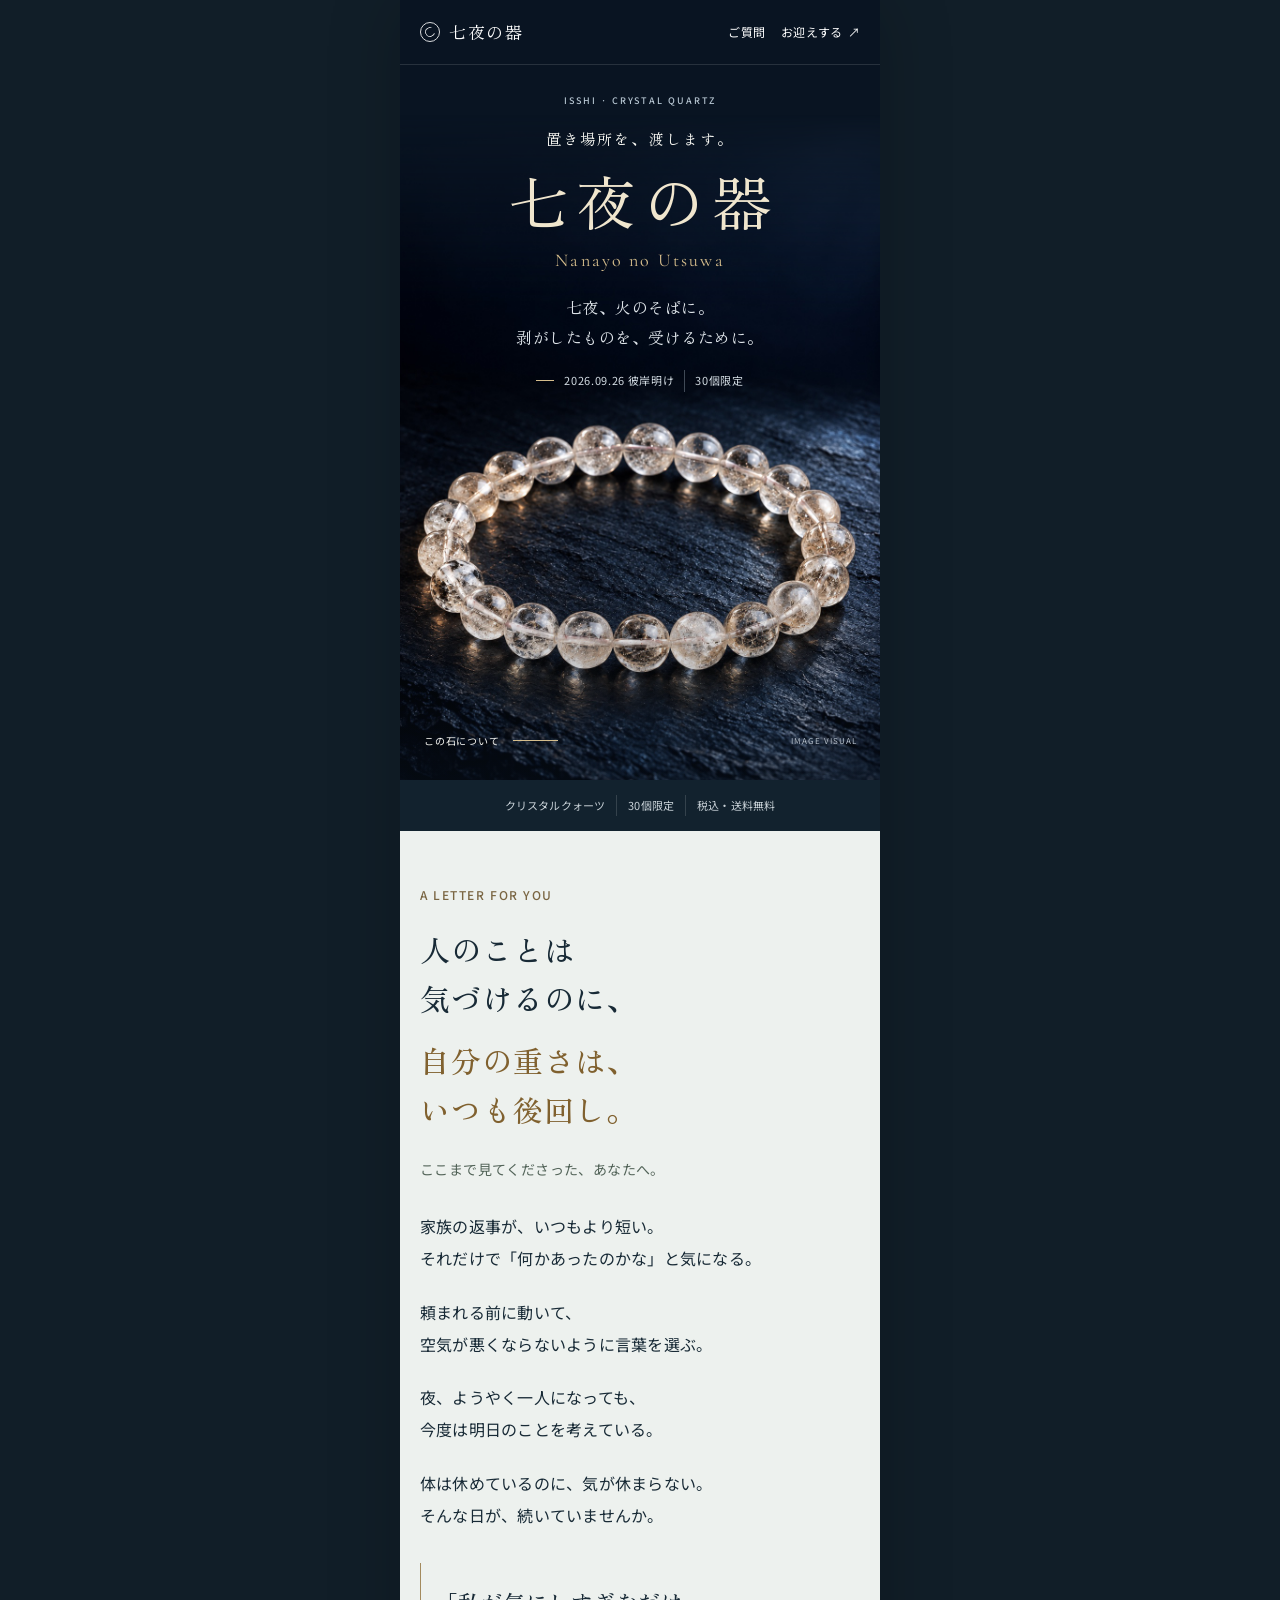
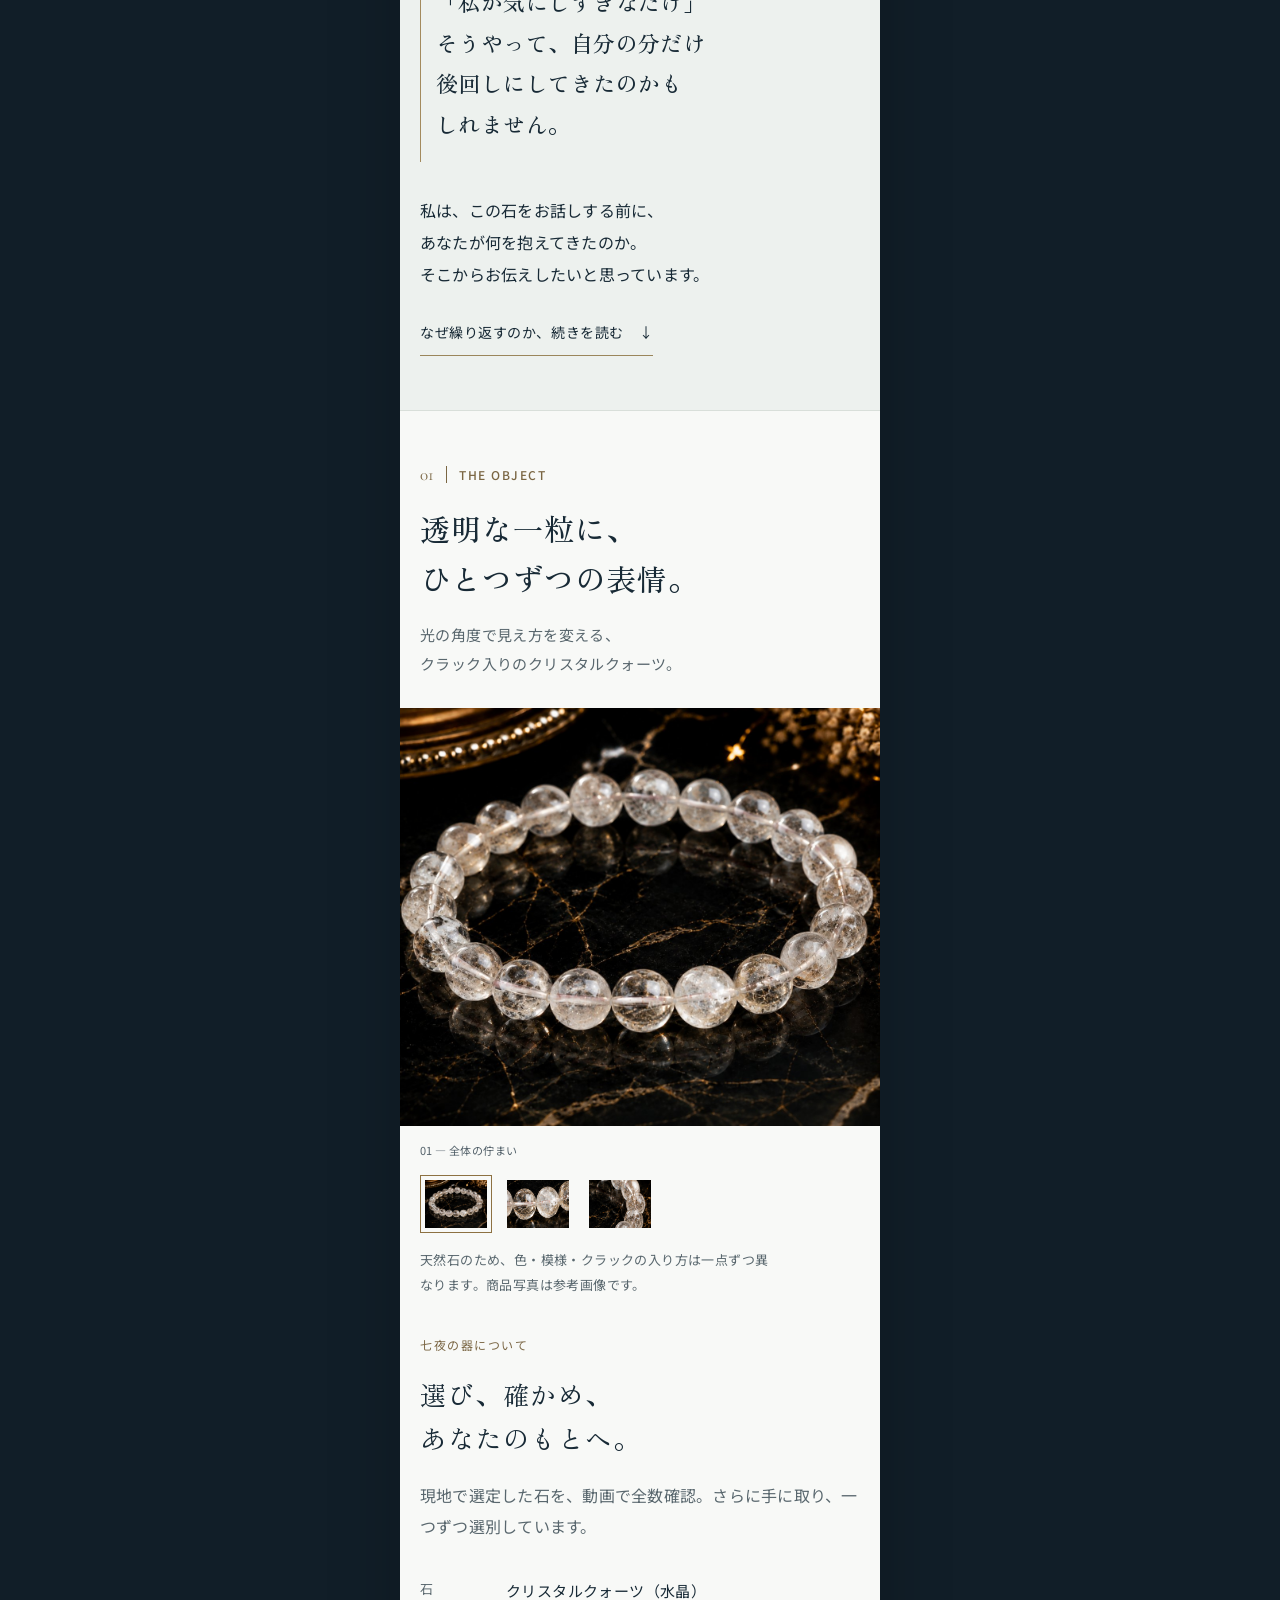
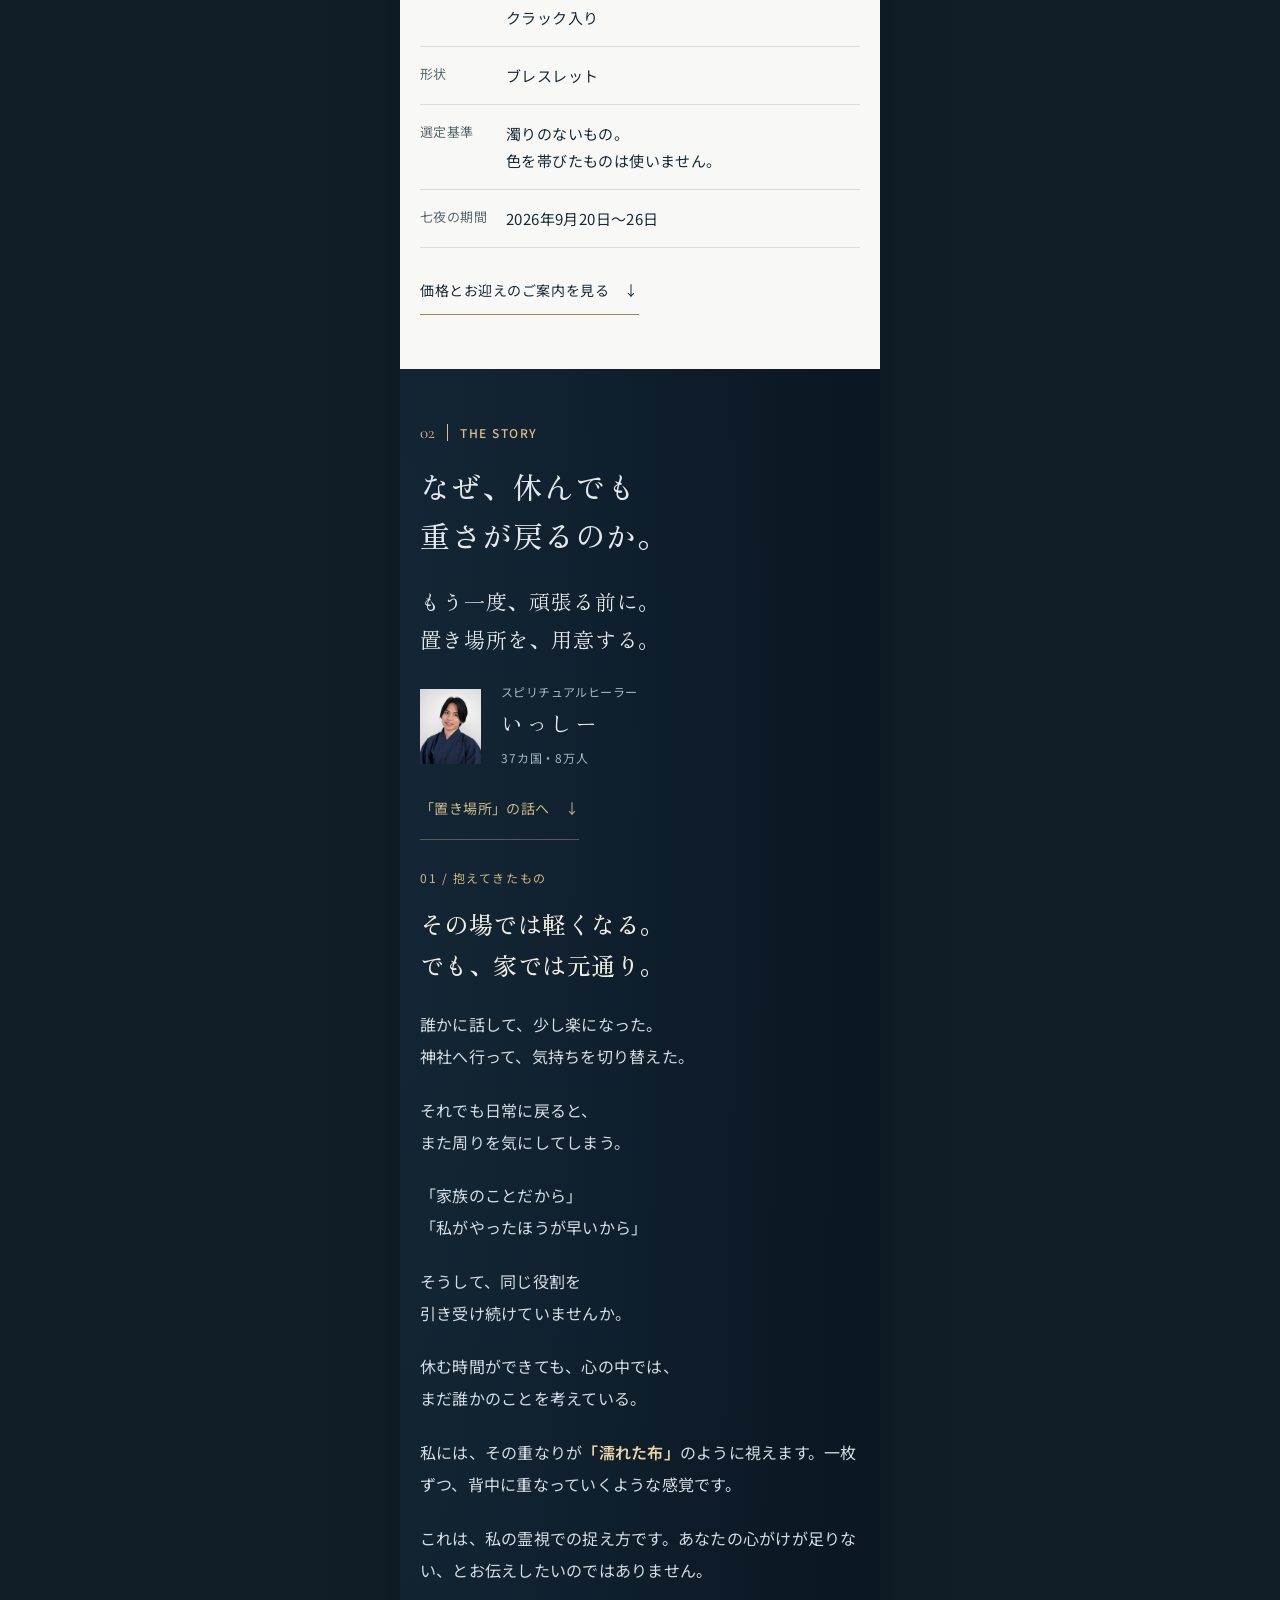
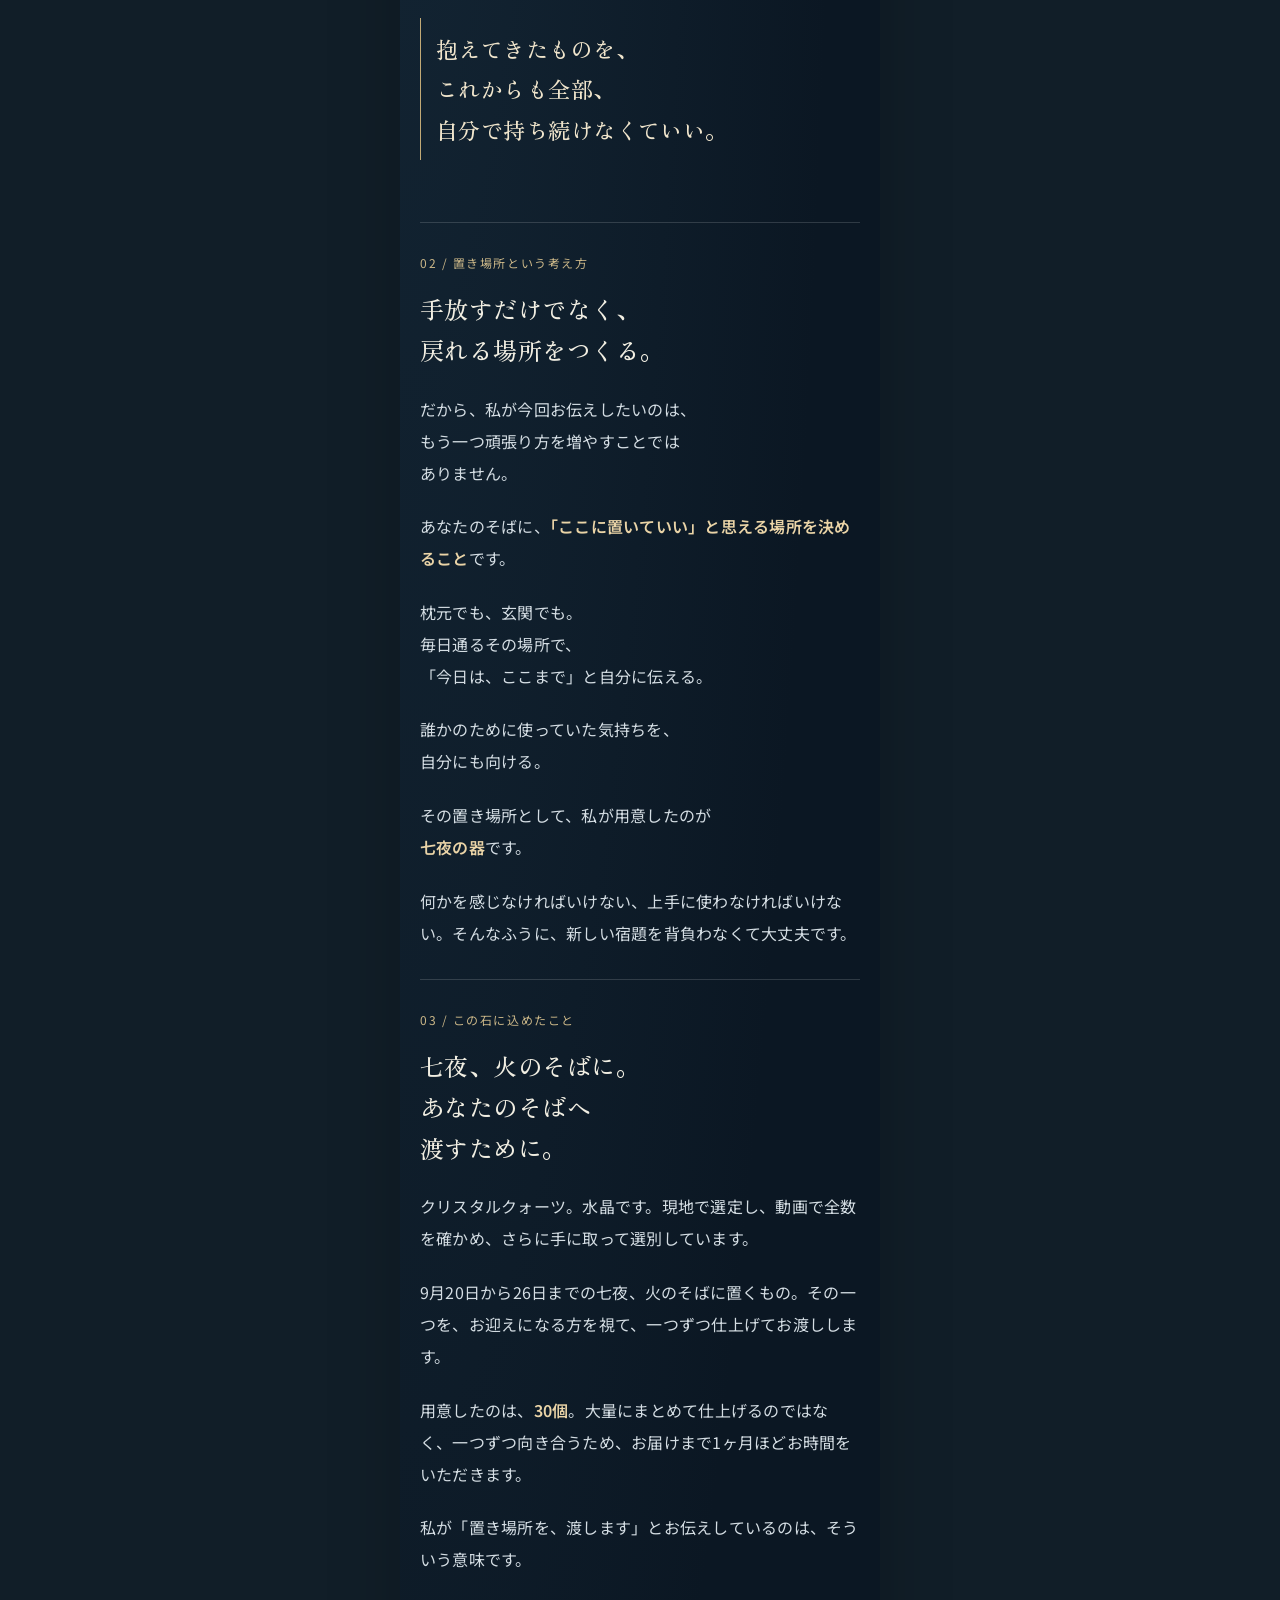
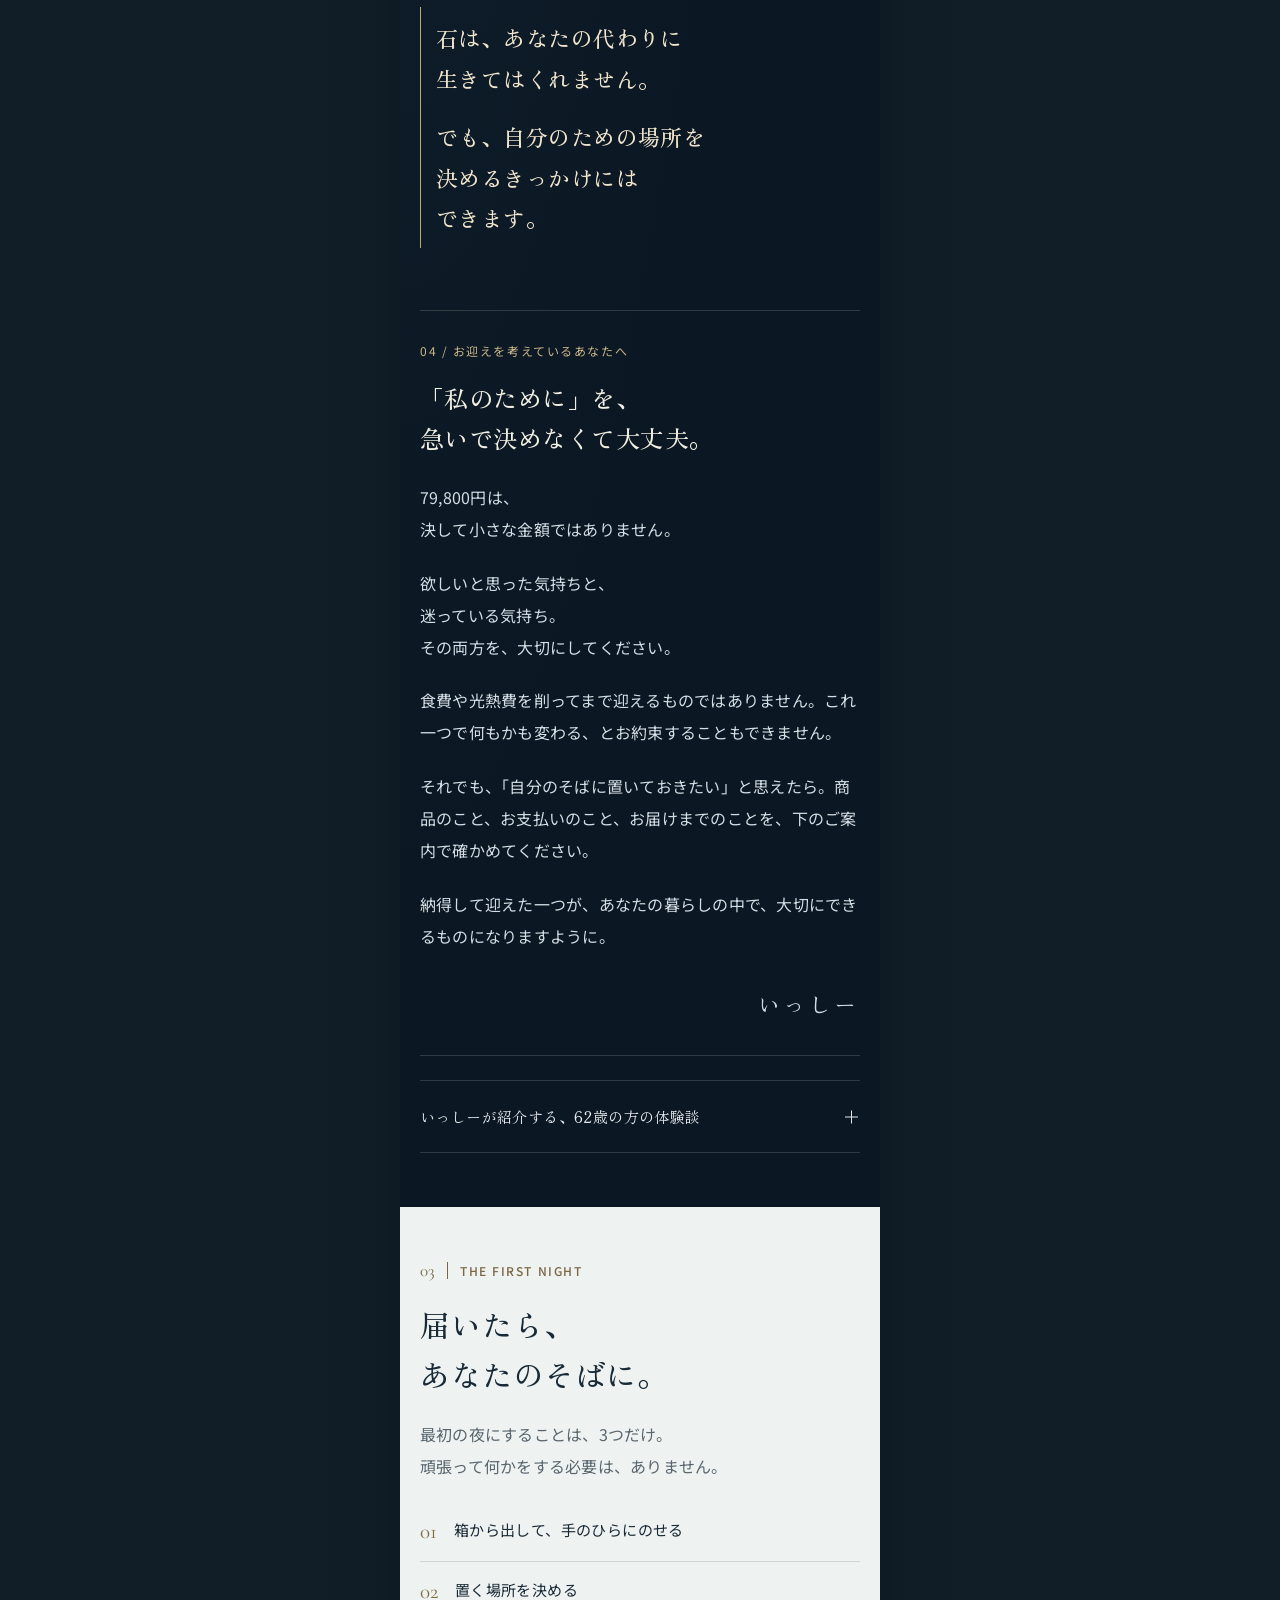
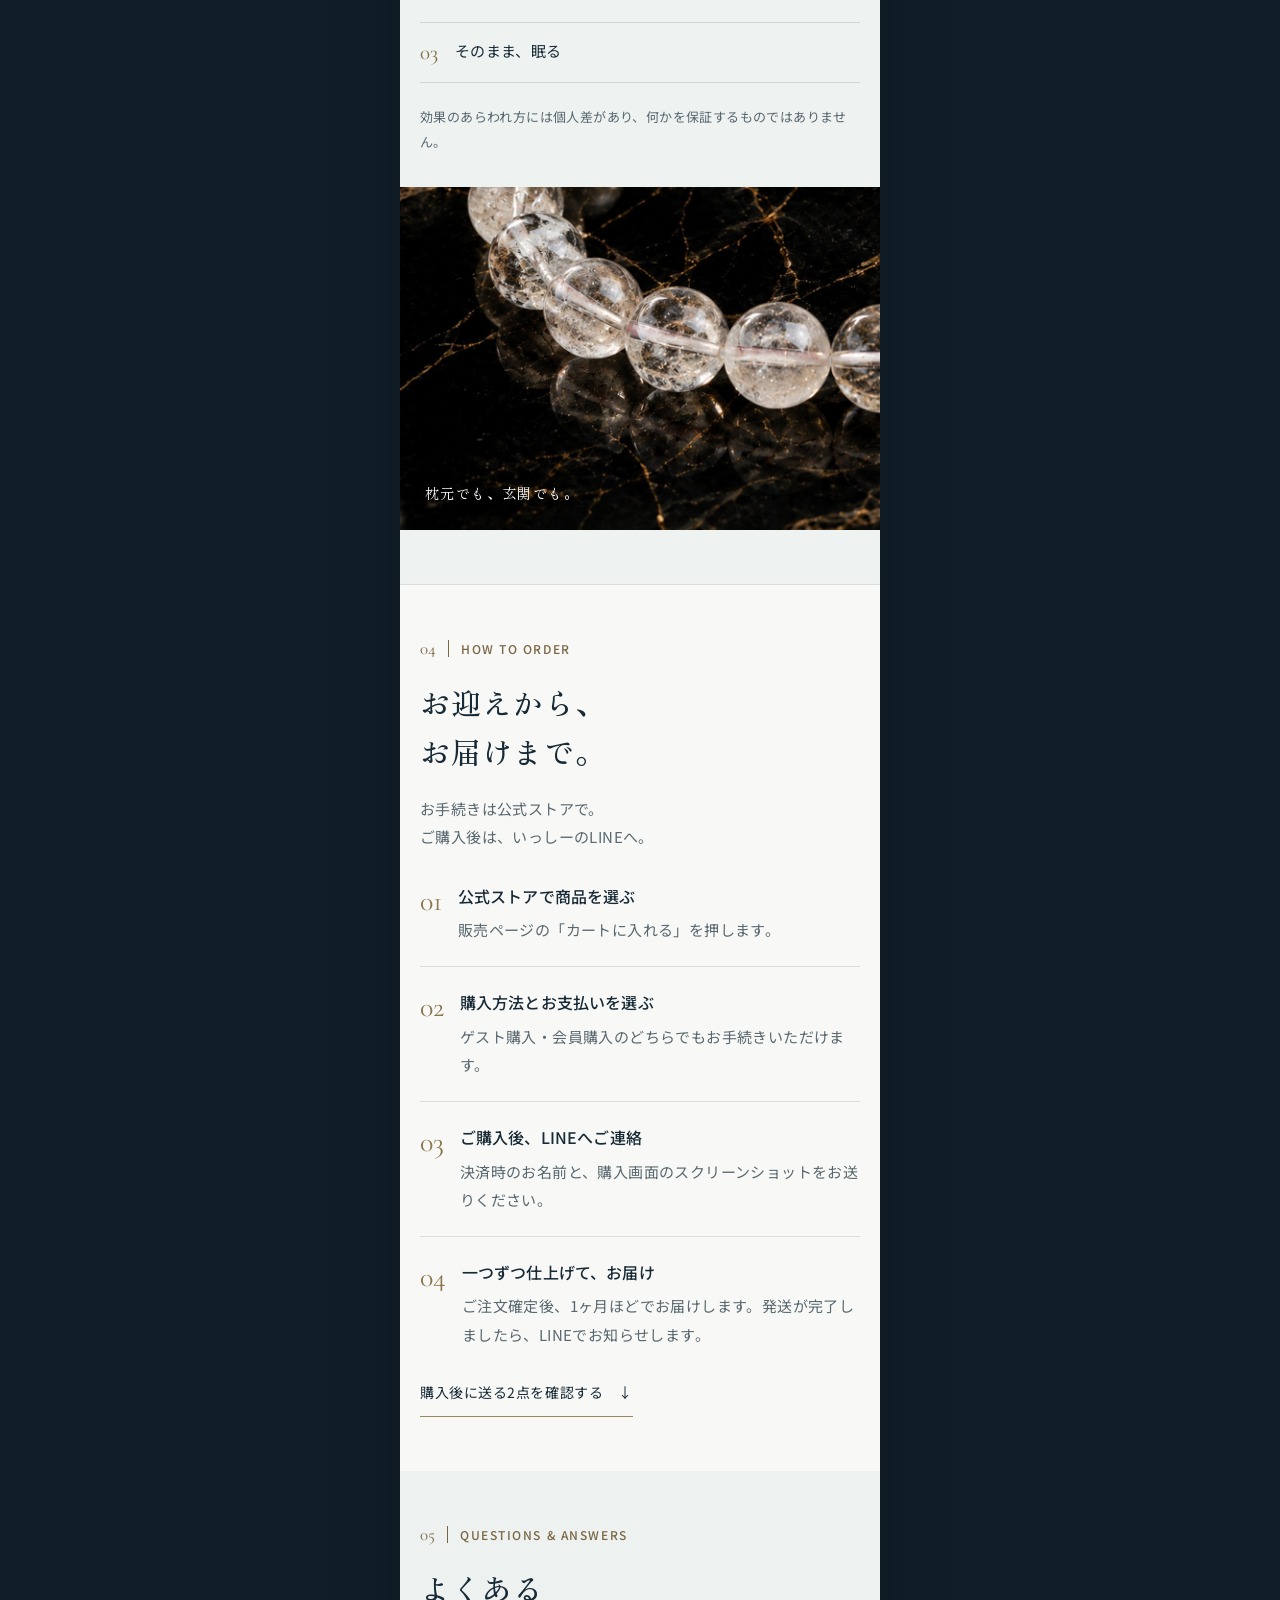
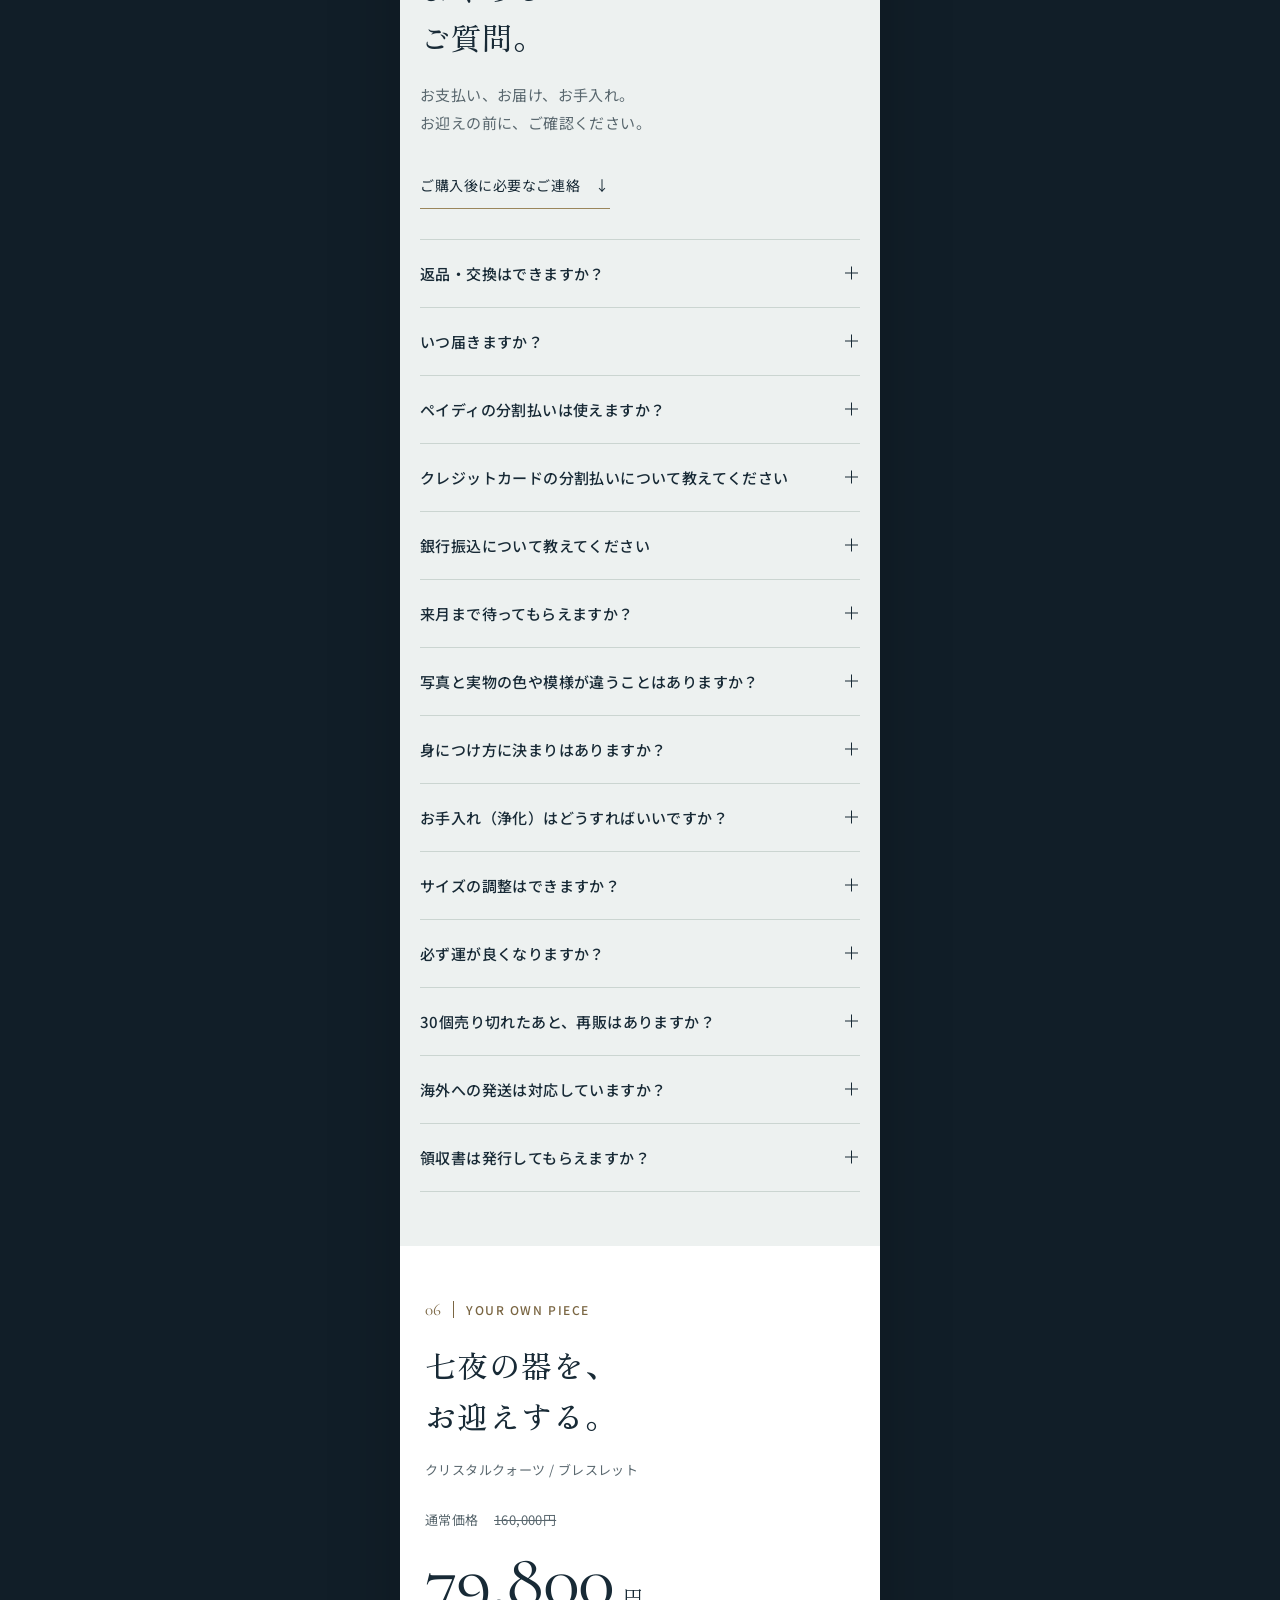
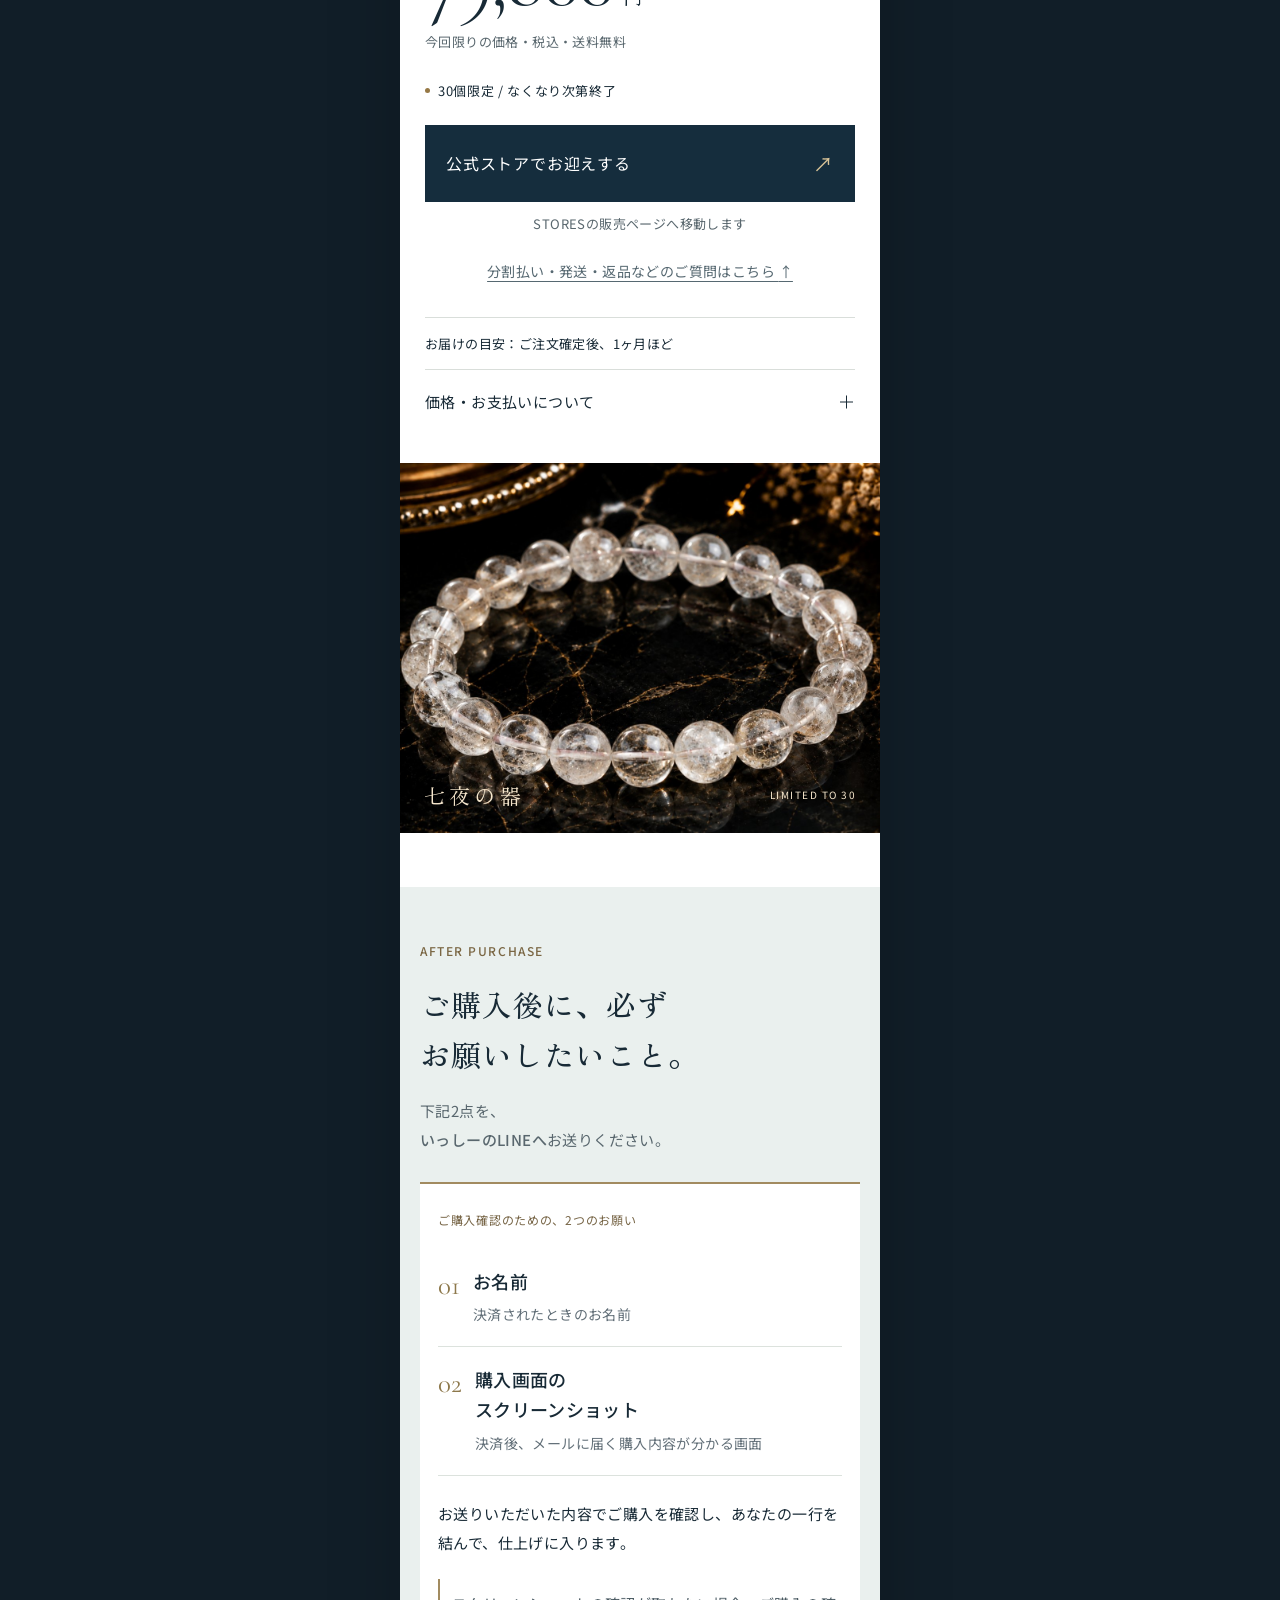
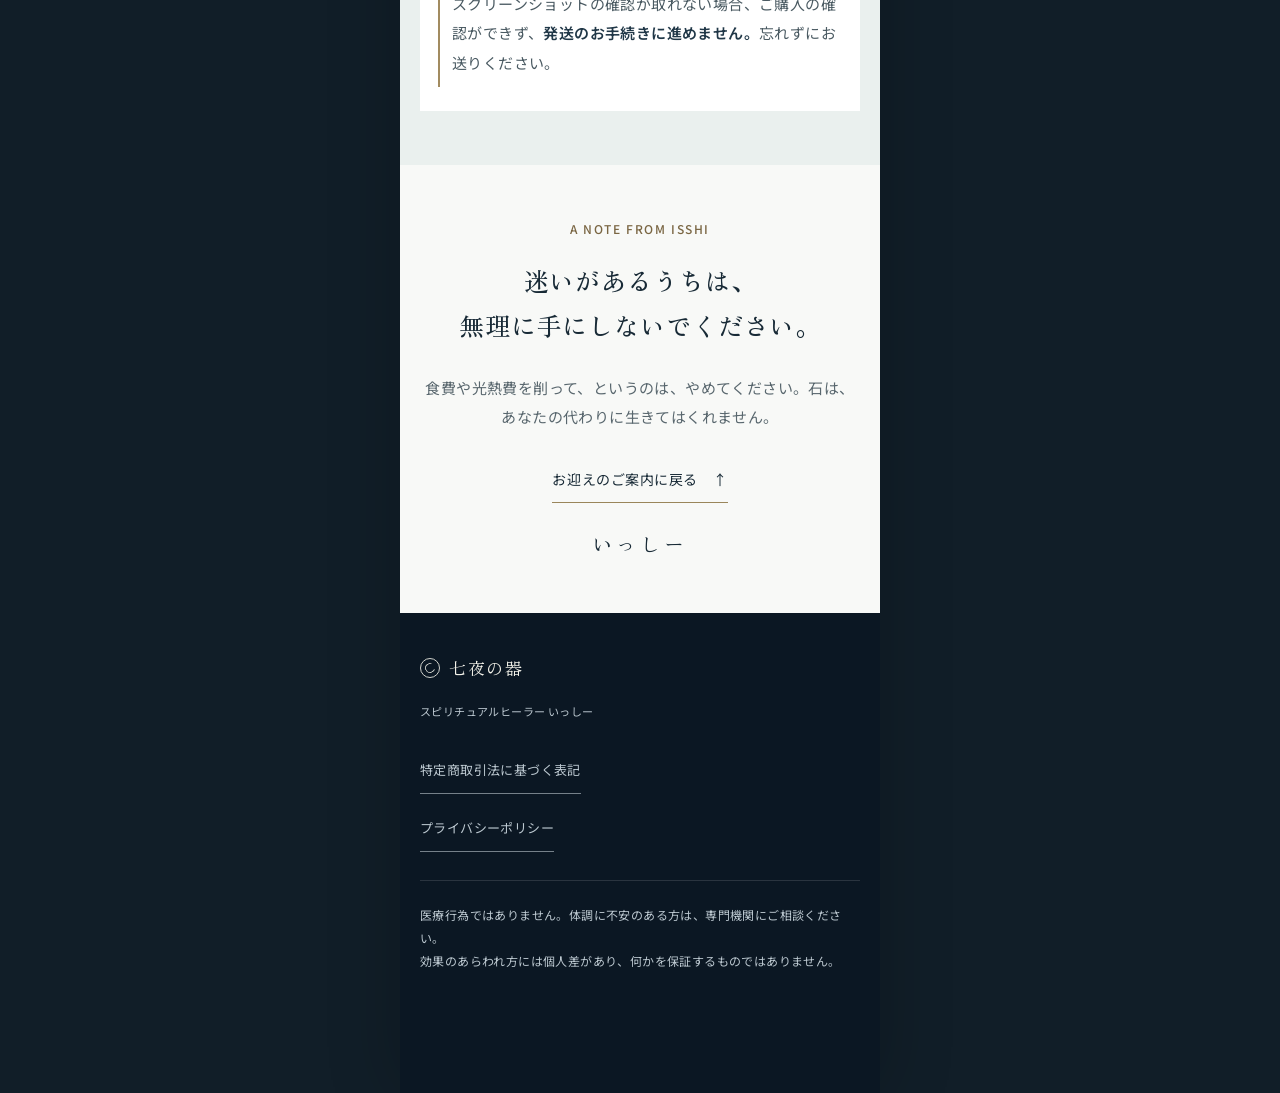
==== commit 552ce4e7: "Refine Japanese line breaks and editorial type hierarchy" ====
--- a/index.html
+++ b/index.html
@@ -11,8 +11,8 @@
 <link rel="preconnect" href="https://fonts.gstatic.com" crossorigin>
 <link href="https://fonts.googleapis.com/css2?family=Zen+Old+Mincho:wght@400;500;600&family=Noto+Sans+JP:wght@400;500;600&family=Cormorant+Garamond:wght@400;500&display=swap" rel="stylesheet">
 <link rel="preload" as="image" href="assets/premium/hero-editorial.jpg" fetchpriority="high">
-<link rel="stylesheet" href="assets/premium/style.css?v=vertical-20260916">
-<script src="assets/premium/site.js?v=vertical-20260916" defer></script>
+<link rel="stylesheet" href="assets/premium/style.css?v=type-20260916">
+<script src="assets/premium/site.js?v=type-20260916" defer></script>
 </head>
 <body>
 <a class="skip-link" href="#main">本文へ移動</a>
@@ -38,8 +38,8 @@
 <div class="essentials" aria-label="商品の概要"><span>クリスタルクォーツ</span><span>30個限定</span><span>税込・送料無料</span></div>
 <section class="letter-opening section" id="your-state" aria-labelledby="state-title">
  <div class="container letter-opening-layout">
-  <div class="reveal"><p class="eyebrow">A LETTER FOR YOU</p><h2 id="state-title">人のことは<span class="mobile-only"><br></span>気づけるのに、<br>自分の重さは、<br>いつも後回し。</h2><p class="letter-aside">ここまで見てくださった、あなたへ。</p></div>
-  <div class="letter-copy reveal"><p>家族の返事が、いつもより短い。<br>それだけで「何かあったのかな」と気になる。</p><p>頼まれる前に動いて、空気が悪くならないように言葉を選ぶ。夜、ようやく一人になっても、今度は明日のことを考えている。</p><p>体は休めているのに、気が休まらない。<br>そんな日が、続いていませんか。</p><blockquote>「私が気にしすぎなだけ」<br>そうやって、自分の分だけ<br>後回しにしてきたのかもしれません。</blockquote><p>私は、この石をお話しする前に、あなたが何を抱えてきたのか、そこからお伝えしたいと思っています。</p><a class="text-link" href="#story">なぜ繰り返すのか、続きを読む <span aria-hidden="true">↓</span></a></div>
+  <div class="reveal"><p class="eyebrow">A LETTER FOR YOU</p><h2 id="state-title">人のことは<span class="mobile-only"><br></span>気づけるのに、<br><span class="heading-emphasis">自分の重さは、<br>いつも後回し。</span></h2><p class="letter-aside">ここまで見てくださった、あなたへ。</p></div>
+  <div class="letter-copy reveal"><p>家族の返事が、いつもより短い。<br>それだけで「何かあったのかな」と気になる。</p><p>頼まれる前に動いて、<br>空気が悪くならないように言葉を選ぶ。</p><p>夜、ようやく一人になっても、<br>今度は明日のことを考えている。</p><p>体は休めているのに、気が休まらない。<br>そんな日が、続いていませんか。</p><blockquote>「私が気にしすぎなだけ」<br>そうやって、自分の分だけ<br>後回しにしてきたのかも<br>しれません。</blockquote><p>私は、この石をお話しする前に、<br>あなたが何を抱えてきたのか。<br>そこからお伝えしたいと思っています。</p><a class="text-link" href="#story">なぜ繰り返すのか、続きを読む <span aria-hidden="true">↓</span></a></div>
  </div>
 </section>
 <section class="product section" id="stone" aria-labelledby="stone-title">
@@ -69,10 +69,10 @@
  <div class="container story-layout">
   <div class="story-intro reveal"><p class="eyebrow"><span>02</span> THE STORY</p><h2 id="story-title">なぜ、休んでも<br>重さが戻るのか。</h2><p class="story-lead">もう一度、頑張る前に。<br>置き場所を、用意する。</p><div class="signature"><img src="assets/images/isshi.jpg" alt="いっしー" width="120" height="120" loading="lazy"><div><span>スピリチュアルヒーラー</span><strong>いっしー</strong><small>37カ国・8万人</small></div></div><a class="letter-index" href="#the-place">「置き場所」の話へ <span aria-hidden="true">↓</span></a></div>
   <div class="letter-body">
-   <article class="letter-chapter reveal"><p class="chapter-number">01 / 抱えてきたもの</p><h3>その場では軽くなっても、<br>家に帰ると、また元通り。</h3><p>誰かに話して、少し楽になった。神社へ行って、気持ちを切り替えた。それでも日常に戻ると、また周りを気にしてしまう。</p><p>「家族のことだから」<br>「私がやったほうが早いから」</p><p>そうして、同じ役割を引き受け続けていませんか。休む時間ができても、心の中では、まだ誰かのことを考えている。</p><p>私には、その重なりが<strong>「濡れた布」</strong>のように視えます。一枚ずつ、背中に重なっていくような感覚です。</p><p>これは、私の霊視での捉え方です。あなたの心がけが足りない、とお伝えしたいのではありません。</p><blockquote>抱えてきたものを、<br>これからも全部、<br>自分で持ち続けなくていい。</blockquote></article>
-   <article class="letter-chapter reveal" id="the-place"><p class="chapter-number">02 / 置き場所という考え方</p><h3>手放すだけでなく、<br>戻れる場所をつくる。</h3><p>だから、私が今回お伝えしたいのは、もう一つ頑張り方を増やすことではありません。</p><p>あなたのそばに、<strong>「ここに置いていい」と思える場所を決めること</strong>です。</p><p>枕元でも、玄関でも。毎日通るその場所で、「今日は、ここまで」と自分に伝える。誰かのために使っていた気持ちを、自分にも向ける。</p><p>その置き場所として、私が用意したのが<strong>七夜の器</strong>です。</p><p>何かを感じなければいけない、上手に使わなければいけない。そんなふうに、新しい宿題を背負わなくて大丈夫です。</p></article>
-   <article class="letter-chapter reveal"><p class="chapter-number">03 / この石に込めたこと</p><h3>七夜、火のそばに。<br>あなたのそばへ渡すために。</h3><p>クリスタルクォーツ。水晶です。現地で選定し、動画で全数を確かめ、さらに手に取って選別しています。</p><p>9月20日から26日までの七夜、火のそばに置くもの。その一つを、お迎えになる方を視て、一つずつ仕上げてお渡しします。</p><p>用意したのは、<strong>30個</strong>。大量にまとめて仕上げるのではなく、一つずつ向き合うため、お届けまで1ヶ月ほどお時間をいただきます。</p><p>私が「置き場所を、渡します」とお伝えしているのは、そういう意味です。</p><blockquote>石は、あなたの代わりに<br>生きてはくれません。<br>でも、自分のための場所を<br>決めるきっかけにはできます。</blockquote></article>
-   <article class="letter-chapter reveal"><p class="chapter-number">04 / お迎えを考えているあなたへ</p><h3>「私のために」を、<br>急いで決めなくて大丈夫。</h3><p>79,800円は、決して小さな金額ではありません。欲しいと思った気持ちと、迷っている気持ち。その両方を、大切にしてください。</p><p>食費や光熱費を削ってまで迎えるものではありません。これ一つで何もかも変わる、とお約束することもできません。</p><p>それでも、「自分のそばに置いておきたい」と思えたら。商品のこと、お支払いのこと、お届けまでのことを、下のご案内で確かめてください。</p><p>納得して迎えた一つが、あなたの暮らしの中で、大切にできるものになりますように。</p><p class="letter-sign">いっしー</p></article>
+   <article class="letter-chapter reveal"><p class="chapter-number">01 / 抱えてきたもの</p><h3>その場では軽くなる。<br>でも、家では元通り。</h3><p>誰かに話して、少し楽になった。<br>神社へ行って、気持ちを切り替えた。</p><p>それでも日常に戻ると、<br>また周りを気にしてしまう。</p><p>「家族のことだから」<br>「私がやったほうが早いから」</p><p>そうして、同じ役割を<br>引き受け続けていませんか。</p><p>休む時間ができても、心の中では、<br>まだ誰かのことを考えている。</p><p>私には、その重なりが<strong>「濡れた布」</strong>のように視えます。一枚ずつ、背中に重なっていくような感覚です。</p><p>これは、私の霊視での捉え方です。あなたの心がけが足りない、とお伝えしたいのではありません。</p><blockquote>抱えてきたものを、<br>これからも全部、<br>自分で持ち続けなくていい。</blockquote></article>
+   <article class="letter-chapter reveal" id="the-place"><p class="chapter-number">02 / 置き場所という考え方</p><h3>手放すだけでなく、<br>戻れる場所をつくる。</h3><p>だから、私が今回お伝えしたいのは、<br>もう一つ頑張り方を増やすことでは<br>ありません。</p><p>あなたのそばに、<strong>「ここに置いていい」と思える場所を決めること</strong>です。</p><p>枕元でも、玄関でも。<br>毎日通るその場所で、<br>「今日は、ここまで」と自分に伝える。</p><p>誰かのために使っていた気持ちを、<br>自分にも向ける。</p><p>その置き場所として、私が用意したのが<br><strong>七夜の器</strong>です。</p><p>何かを感じなければいけない、上手に使わなければいけない。そんなふうに、新しい宿題を背負わなくて大丈夫です。</p></article>
+   <article class="letter-chapter reveal"><p class="chapter-number">03 / この石に込めたこと</p><h3>七夜、火のそばに。<br>あなたのそばへ<br>渡すために。</h3><p>クリスタルクォーツ。水晶です。現地で選定し、動画で全数を確かめ、さらに手に取って選別しています。</p><p>9月20日から26日までの七夜、火のそばに置くもの。その一つを、お迎えになる方を視て、一つずつ仕上げてお渡しします。</p><p>用意したのは、<strong>30個</strong>。大量にまとめて仕上げるのではなく、一つずつ向き合うため、お届けまで1ヶ月ほどお時間をいただきます。</p><p>私が「置き場所を、渡します」とお伝えしているのは、そういう意味です。</p><blockquote>石は、あなたの代わりに<br>生きてはくれません。<br><span class="quote-pause">でも、自分のための場所を<br>決めるきっかけには<br>できます。</span></blockquote></article>
+   <article class="letter-chapter reveal"><p class="chapter-number">04 / お迎えを考えているあなたへ</p><h3>「私のために」を、<br>急いで決めなくて大丈夫。</h3><p>79,800円は、<br>決して小さな金額ではありません。</p><p>欲しいと思った気持ちと、<br>迷っている気持ち。<br>その両方を、大切にしてください。</p><p>食費や光熱費を削ってまで迎えるものではありません。これ一つで何もかも変わる、とお約束することもできません。</p><p>それでも、「自分のそばに置いておきたい」と思えたら。商品のこと、お支払いのこと、お届けまでのことを、下のご案内で確かめてください。</p><p>納得して迎えた一つが、あなたの暮らしの中で、大切にできるものになりますように。</p><p class="letter-sign">いっしー</p></article>
    <div class="letter-experience reveal"><details class="story-chapter"><summary>いっしーが紹介する、62歳の方の体験談<span class="plus" aria-hidden="true"></span></summary><div class="chapter-body"><p>夫の親の介護をしながら、パートに出て、家に帰ればまた家事。誰にも文句を言わず、10年。</p>
 <p>その方が書いてきた一行は、<strong>「もう、何も感じません」</strong>でした。</p>
 <p>背中を視ました。布が、7枚。そのうち5枚は、その方のものではありませんでした。</p>
--- a/assets/premium/style.css
+++ b/assets/premium/style.css
@@ -103,3 +103,19 @@
 .reading-progress{left:calc((100% - min(100%,480px))/2);right:auto;width:min(100%,480px)}
 
 @media(min-width:431px){.hero-image img{bottom:-55px}}
+
+.hero{height:780px;min-height:780px;max-height:780px}
+
+/* Editorial hierarchy: section titles, chapter titles, body and supporting notes. */
+h2,.letter-opening h2,.sales-letter .story-intro h2,.after-layout h2{font-size:30px;font-weight:500;line-height:1.65;letter-spacing:.035em;text-wrap:initial}
+.letter-chapter h3{font-size:24px;font-weight:500;line-height:1.7;letter-spacing:.02em}
+.heading-emphasis{display:block;margin-top:.4em;color:#80612f}
+.letter-copy,.letter-chapter,.chapter-body{font-family:var(--sans);font-weight:400;font-size:16px;line-height:2}
+.letter-copy p+p,.letter-chapter p+p{margin-top:1.35em}
+.letter-copy strong,.letter-chapter strong{font-weight:600}
+.letter-copy blockquote,.letter-chapter blockquote{font-family:var(--serif);font-size:22px;font-weight:500;line-height:1.85;margin-block:32px}
+.quote-pause{display:block;margin-top:.8em}
+.letter-aside{font-family:var(--sans);font-size:14px;color:#526358}
+.eyebrow,.chapter-number{font-size:12px;letter-spacing:.13em}
+.note,.gallery>.note{font-size:13px;line-height:1.9}
+@media(max-width:360px){h2,.letter-opening h2,.sales-letter .story-intro h2,.after-layout h2{font-size:26px}.letter-chapter h3{font-size:22px}.letter-copy blockquote,.letter-chapter blockquote{font-size:20px}}
